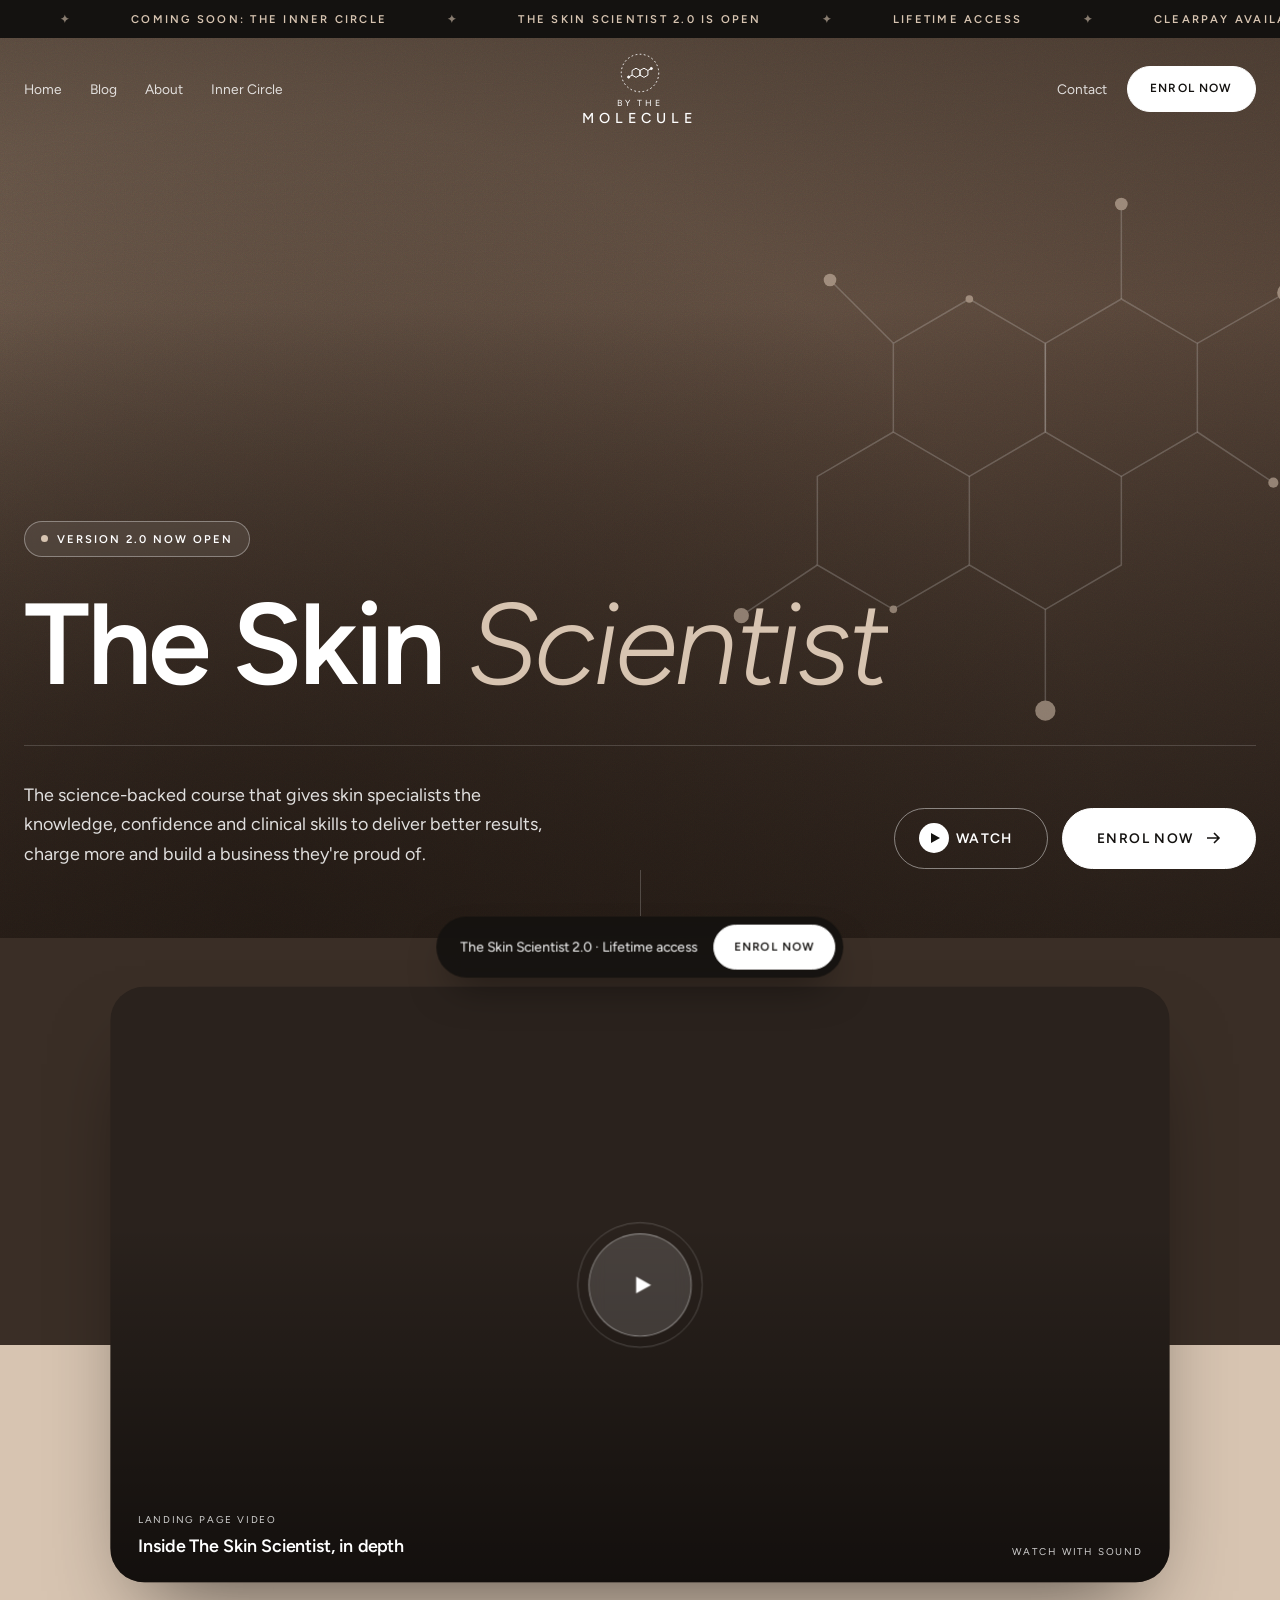
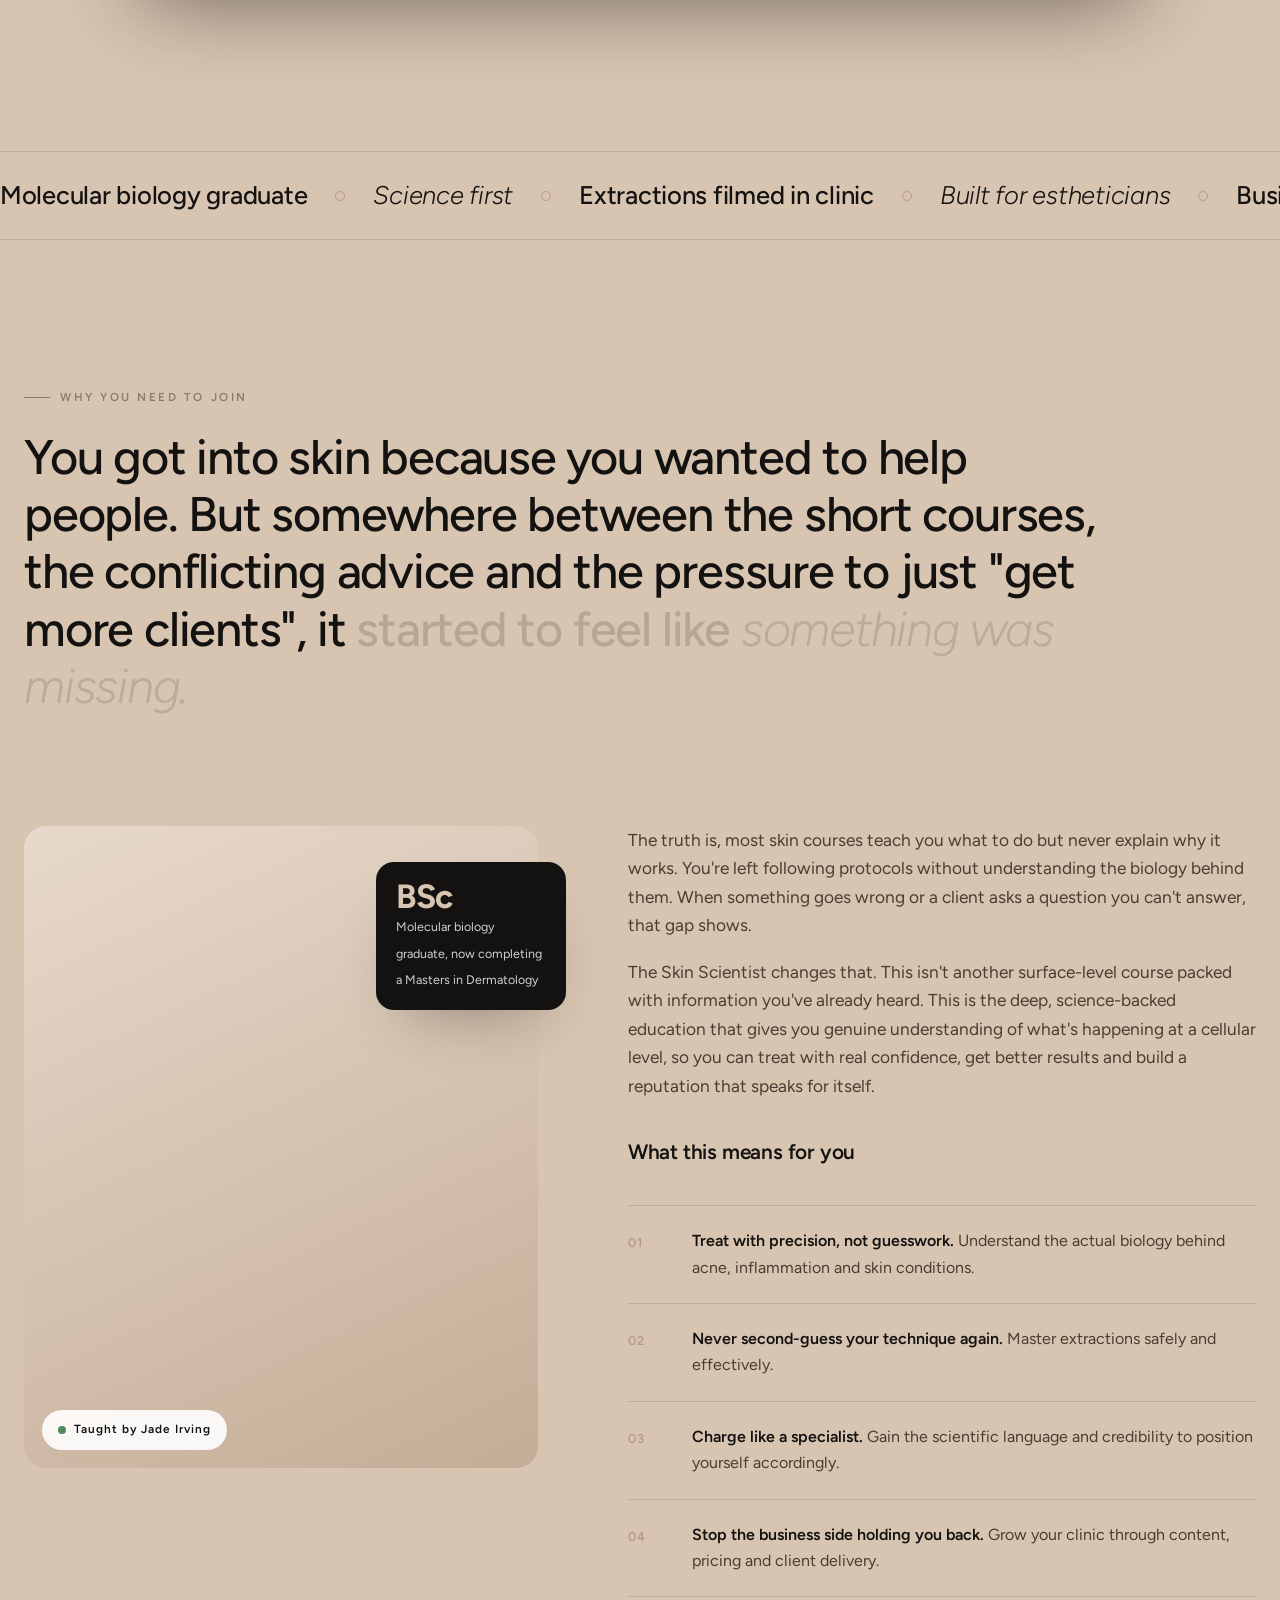
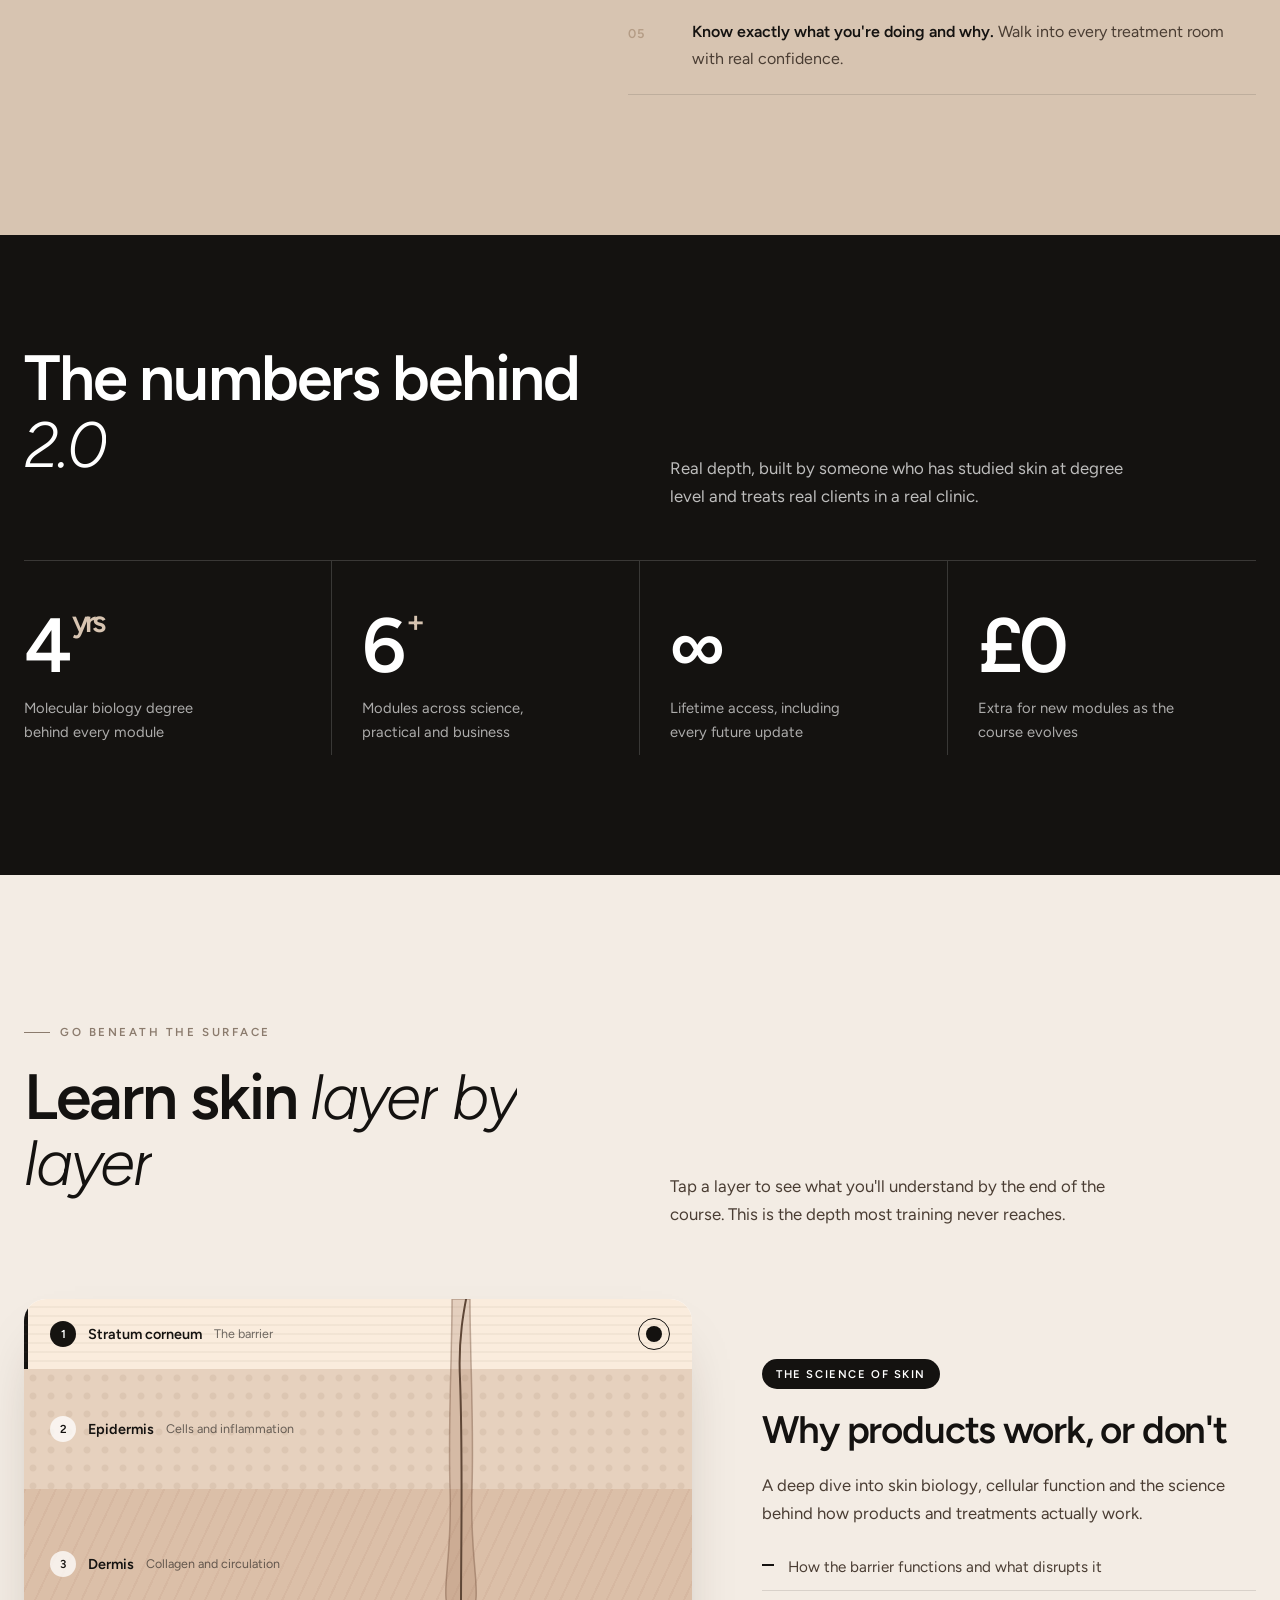
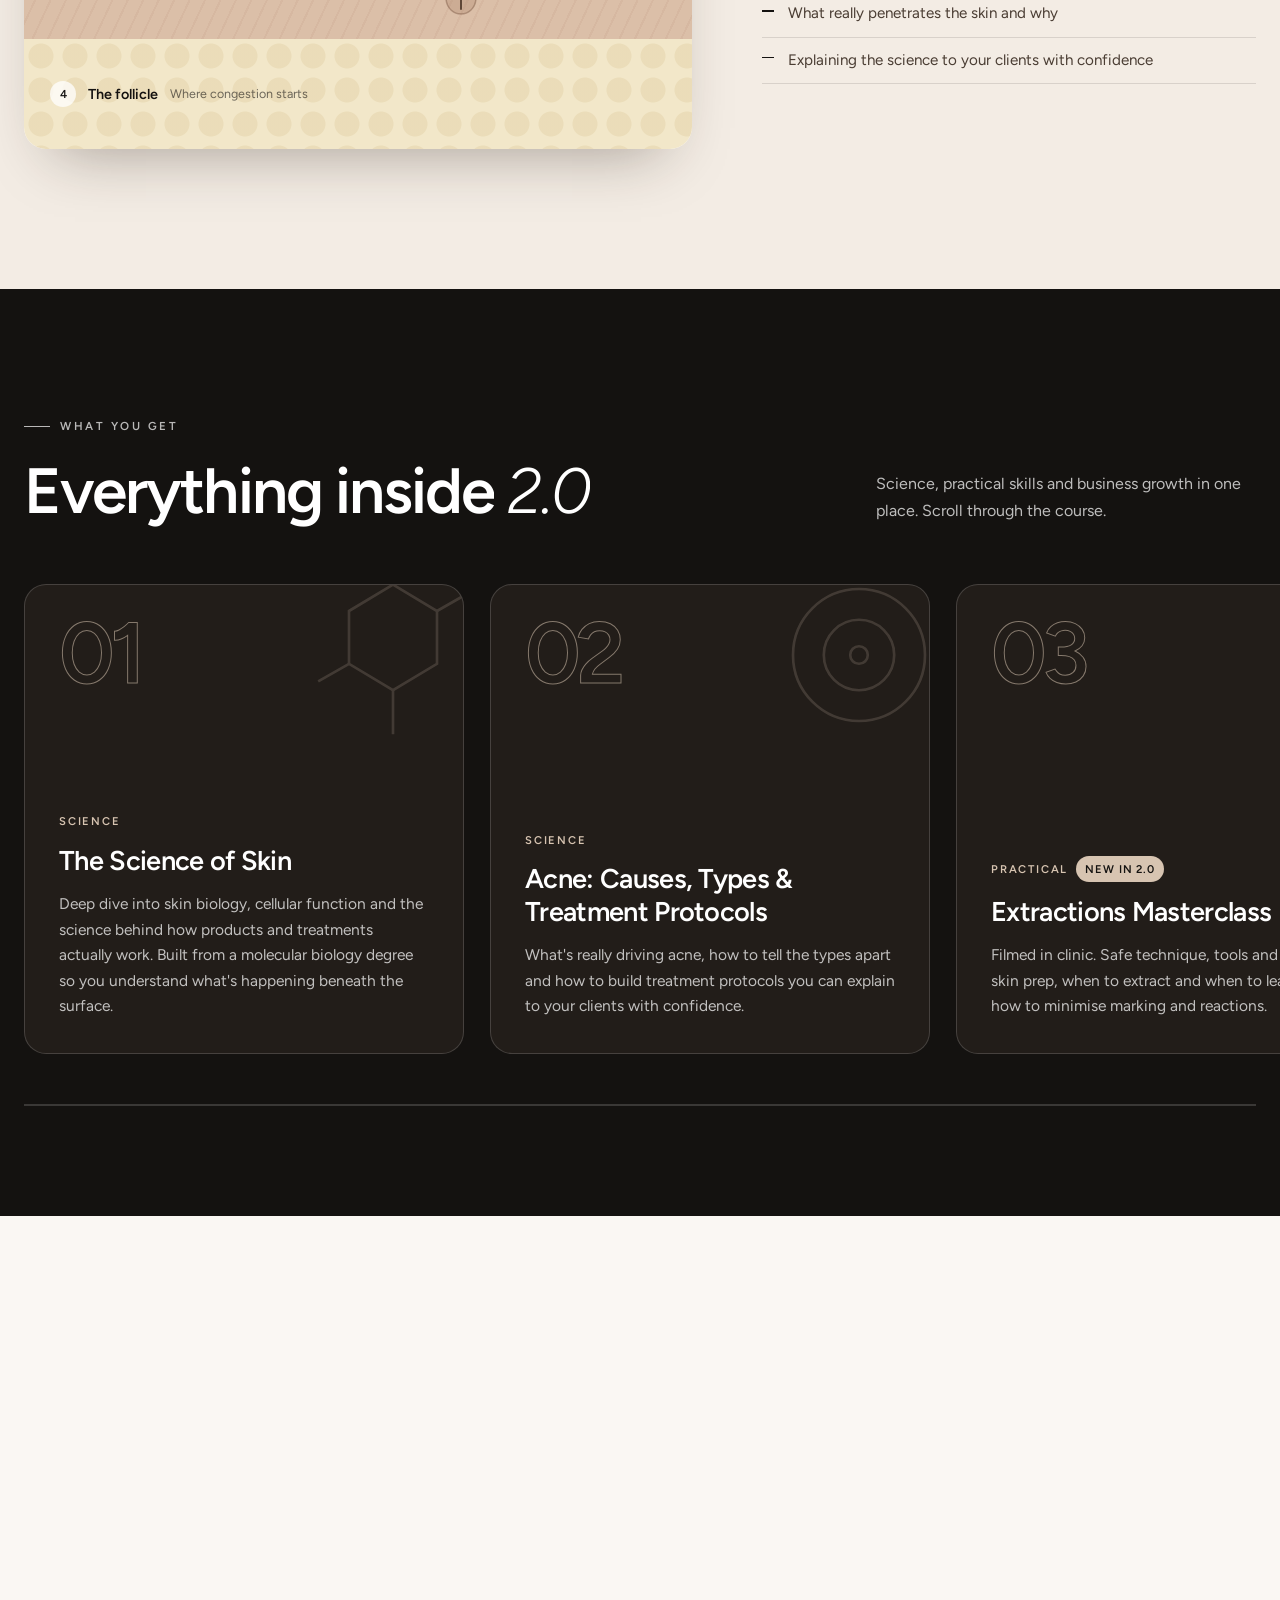
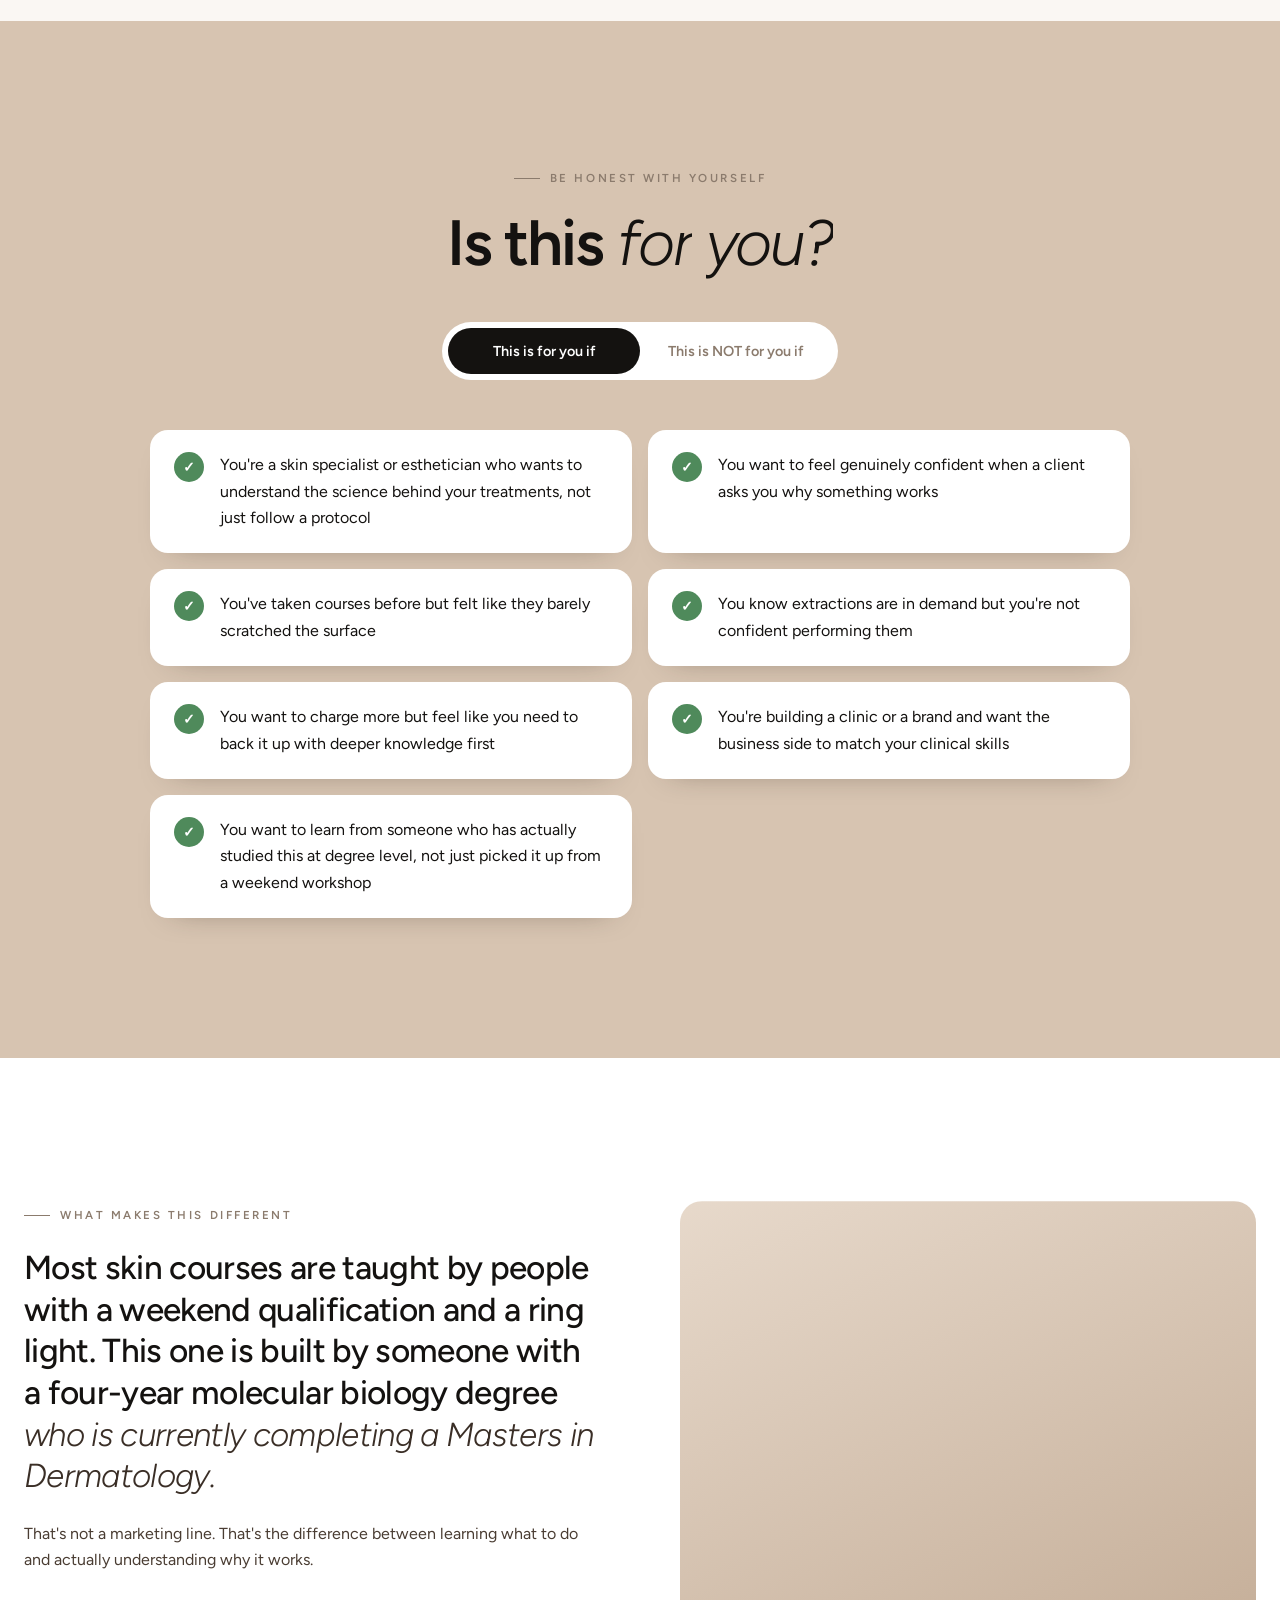
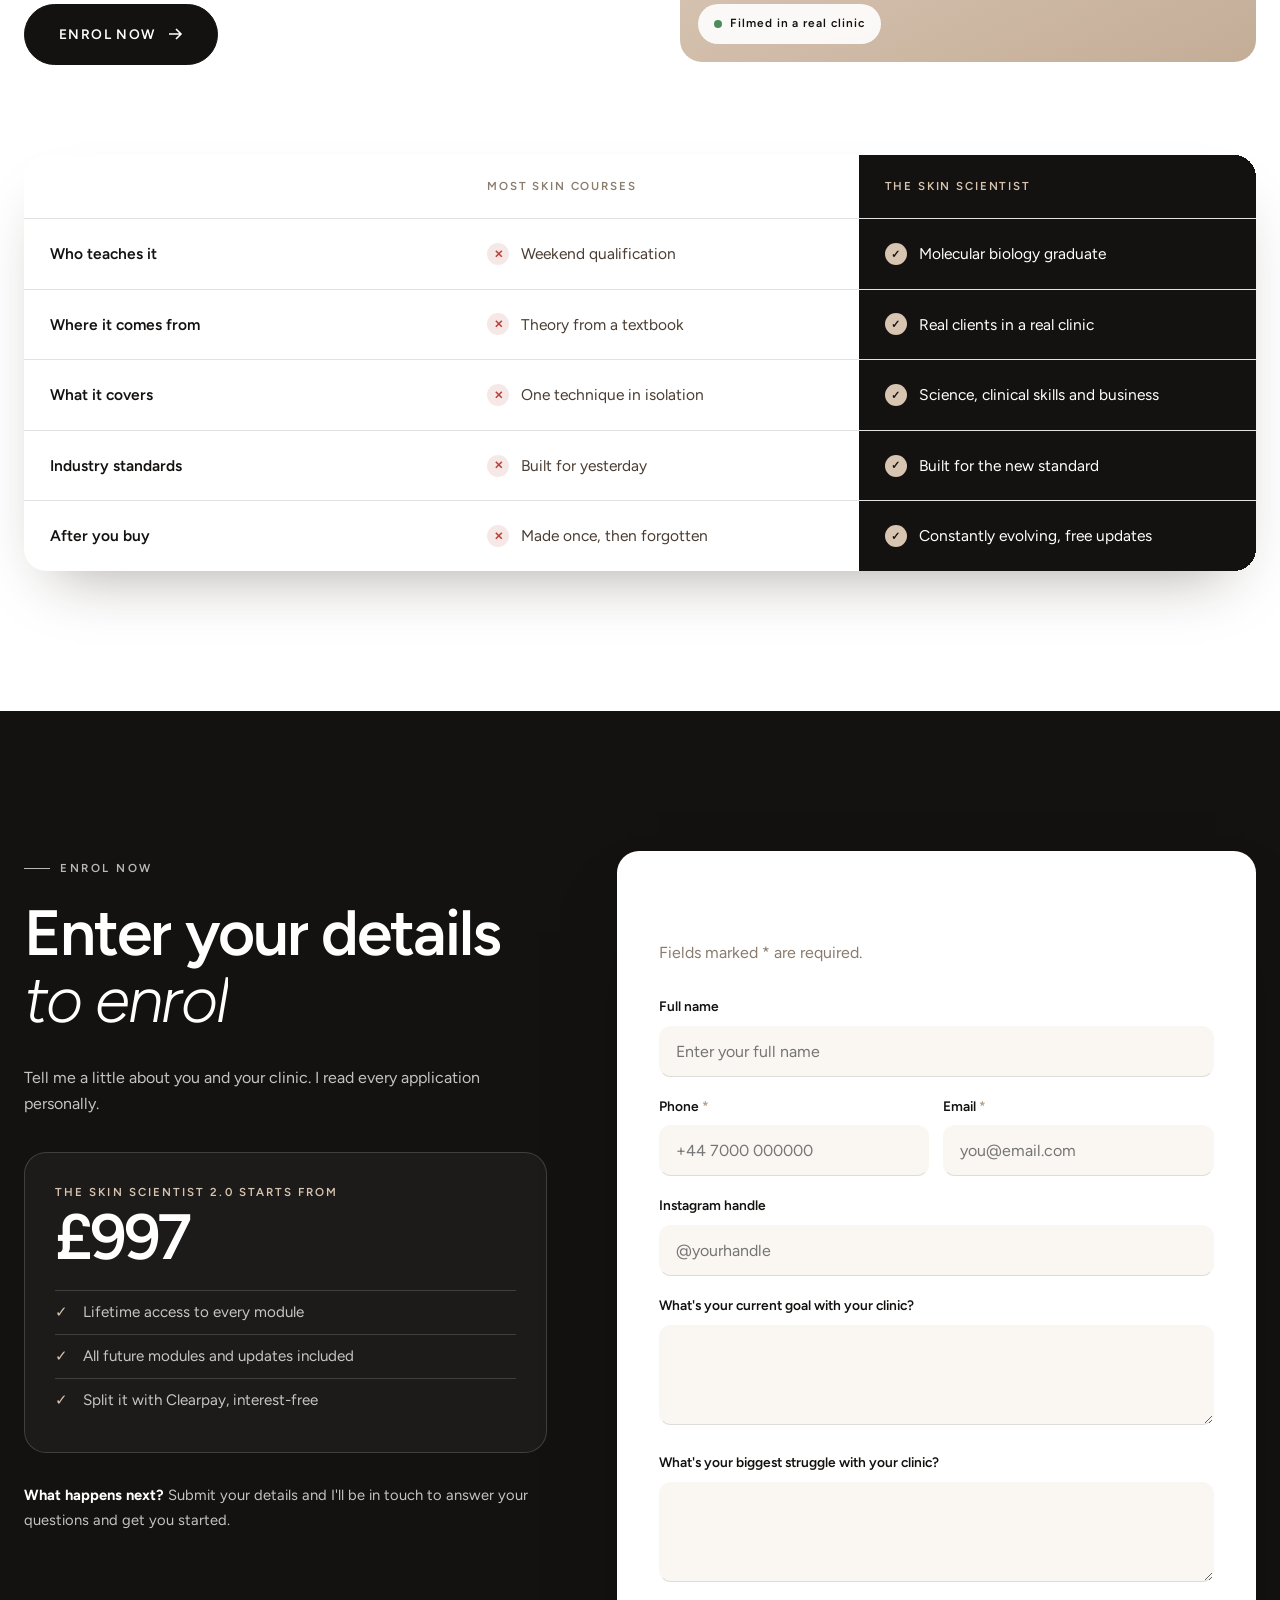
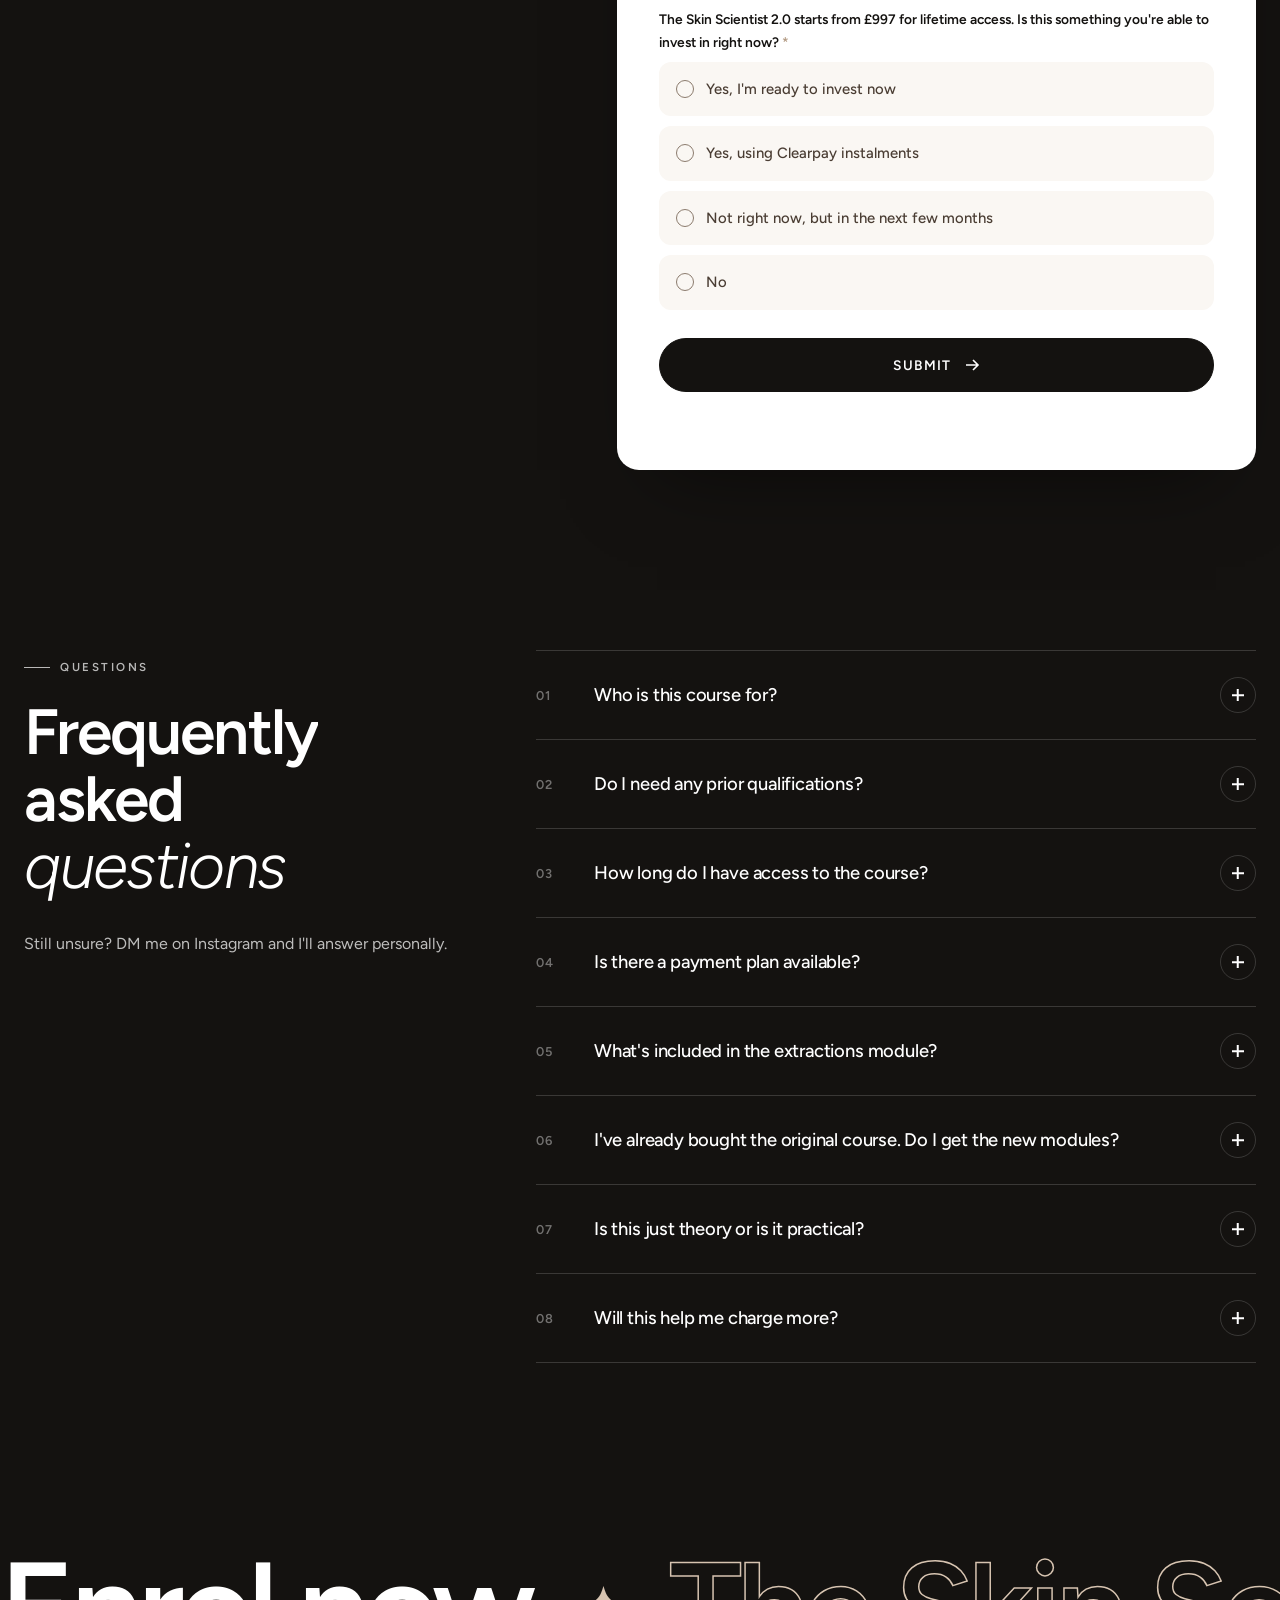
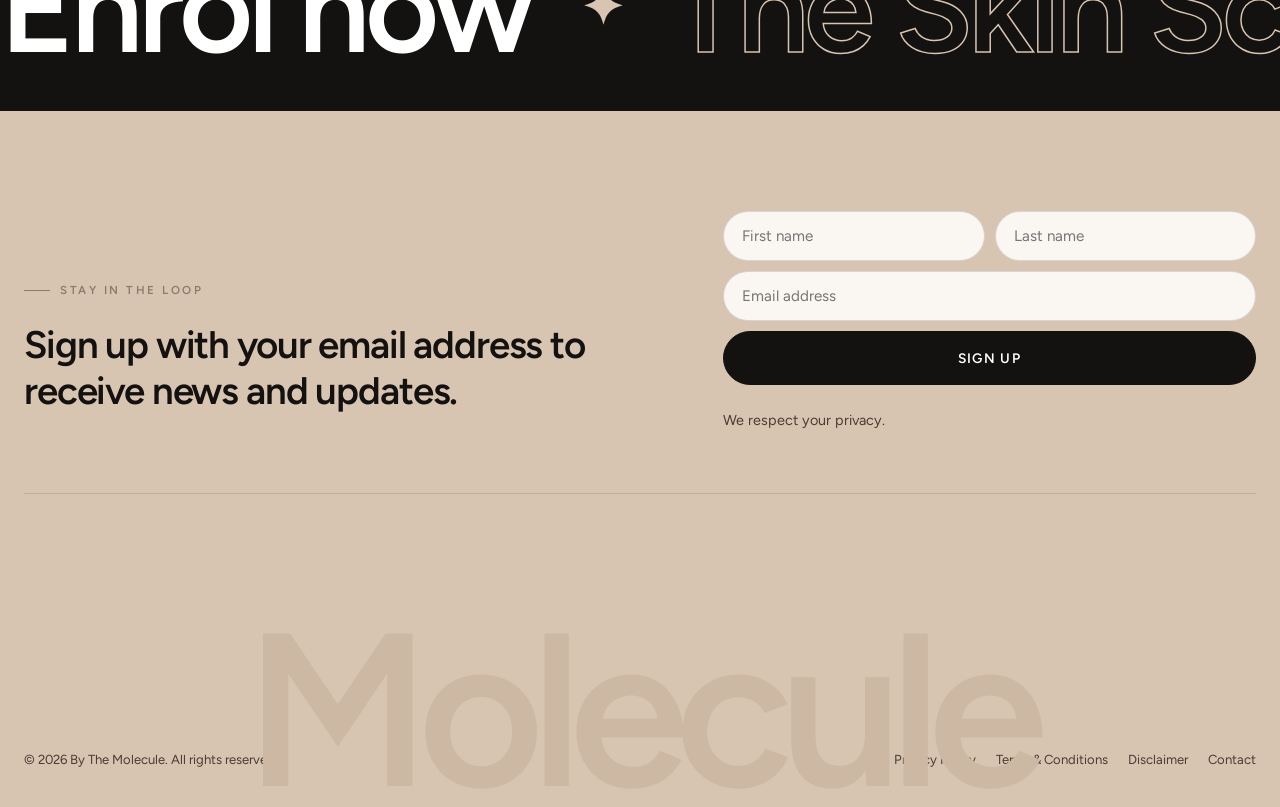
==== skin-scientist/index.html @ 4984ec11 "Add Skin Scientist sales page and Black Friday VIP register page Static HTML/CSS/JS site with GSAP a" ====
<!DOCTYPE html>
<html lang="en-GB">
<head>
  <meta charset="UTF-8">
  <meta name="viewport" content="width=device-width, initial-scale=1">
  <title>The Skin Scientist 2.0 | By The Molecule</title>
  <meta name="description" content="The science-backed course that gives skin specialists the knowledge, confidence and clinical skills to deliver better results, charge more and build a business they're proud of.">
  <meta property="og:title" content="The Skin Scientist 2.0 | By The Molecule">
  <meta property="og:description" content="Science-backed education for estheticians, built by a molecular biology graduate.">
  <meta property="og:image" content="../assets/img/og-skin-scientist.jpg">
  <link rel="icon" href="../assets/img/favicon.png">
  <link rel="preconnect" href="https://fonts.googleapis.com">
  <link rel="preconnect" href="https://fonts.gstatic.com" crossorigin>
  <link href="https://fonts.googleapis.com/css2?family=Figtree:ital,wght@0,300;0,400;0,500;0,600;0,700;1,300;1,400&display=swap" rel="stylesheet">
  <link rel="stylesheet" href="../assets/css/styles.css">
  <script>
    document.documentElement.classList.add("anim");
    setTimeout(function () { if (!window.gsap) document.documentElement.classList.remove("anim"); }, 2500);
  </script>
</head>
<body>

  <div class="cursor" aria-hidden="true"></div>

  <!-- ================= ANNOUNCEMENT ================= -->
  <div class="announce" aria-label="Announcement">
    <div class="announce-track">
      <span>Coming soon: The Inner Circle</span><span>The Skin Scientist 2.0 is open</span><span>Lifetime access</span><span>Clearpay available</span>
      <span>Coming soon: The Inner Circle</span><span>The Skin Scientist 2.0 is open</span><span>Lifetime access</span><span>Clearpay available</span>
    </div>
  </div>

  <!-- ================= HEADER ================= -->
  <header class="site-header">
    <div class="container header-inner">
      <nav class="main-nav" aria-label="Main">
        <a href="../">Home</a>
        <a href="../blog/">Blog</a>
        <a href="../about/">About</a>
        <a href="../inner-circle/">Inner Circle</a>
      </nav>
      <button class="nav-toggle" aria-label="Menu" aria-expanded="false"><span></span><span></span><span></span></button>
      <a href="../" class="logo" aria-label="By The Molecule home">
        <svg class="logo-mark" viewBox="0 0 48 48" fill="none" stroke="currentColor" stroke-width="1.2">
          <circle class="ring" cx="24" cy="24" r="22.5" stroke-dasharray="2 3"/>
          <path d="M14.5 21l4.75-2.75L24 21v5.5l-4.75 2.75-4.75-2.75z"/>
          <path d="M24 21l4.75-2.75L33.5 21v5.5l-4.75 2.75L24 26.5z"/>
          <path d="M33.5 21l3.5-2M14.5 26.5l-3.5 2"/>
          <circle cx="37.6" cy="18.6" r="1.3" fill="currentColor"/>
          <circle cx="10.4" cy="28.9" r="1.3" fill="currentColor"/>
        </svg>
        <span class="logo-small">By The</span>
        <span class="logo-big">Molecule</span>
      </a>
      <div class="header-cta">
        <a href="../contact/" class="main-nav-link" style="font-size:.86rem;text-decoration:none;opacity:.82;margin-right:8px">Contact</a>
        <a href="#enrol" class="btn magnetic">Enrol now</a>
      </div>
    </div>
  </header>

  <div class="mobile-menu" aria-label="Mobile menu">
    <a href="../">Home</a>
    <a href="../blog/">Blog</a>
    <a href="../about/">About</a>
    <a href="../inner-circle/">Inner Circle Members</a>
    <a href="../contact/">Contact</a>
    <a href="#enrol">Enrol now</a>
  </div>

  <main>

    <!-- ================= HERO ================= -->
    <section class="hero" data-hide-sticky>
      <div class="hero-bg"><img src="../assets/img/hero-treatment-room.jpg" alt="" fetchpriority="high"></div>
      <div class="hero-grain"></div>

      <svg class="hero-molecule" viewBox="0 0 600 600" fill="none" stroke-width="1.2" aria-hidden="true">
        <path d="M200 170l60-35 60 35v70l-60 35-60-35z"/>
        <path d="M320 170l60-35 60 35v70l-60 35-60-35z"/>
        <path d="M260 275v70l60 35 60-35v-70"/>
        <path d="M200 240l-60 35v70l60 35 60-35"/>
        <line x1="440" y1="170" x2="510" y2="130"/>
        <line x1="380" y1="135" x2="380" y2="60"/>
        <line x1="140" y1="345" x2="80" y2="385"/>
        <line x1="320" y1="380" x2="320" y2="460"/>
        <line x1="440" y1="240" x2="500" y2="280"/>
        <line x1="200" y1="170" x2="150" y2="120"/>
        <circle cx="510" cy="130" r="7"/>
        <circle cx="380" cy="60" r="5"/>
        <circle cx="80" cy="385" r="6"/>
        <circle cx="320" cy="460" r="8"/>
        <circle cx="500" cy="280" r="4"/>
        <circle cx="150" cy="120" r="5"/>
        <circle cx="260" cy="135" r="3"/>
        <circle cx="200" cy="380" r="3"/>
      </svg>

      <div class="container">
        <div class="hero-top" data-reveal>
          <span class="pill"><i></i> Version 2.0 now open</span>
        </div>
        <h1 data-split>The Skin <span class="soft">Scientist</span></h1>
        <div class="hero-bottom">
          <p class="hero-lead" data-reveal>The science-backed course that gives skin specialists the knowledge, confidence and clinical skills to deliver better results, charge more and build a business they're proud of.</p>
          <div class="hero-actions" data-reveal>
            <a href="#watch" class="btn btn--outline magnetic"><span class="play-ic"><svg viewBox="0 0 10 10"><path d="M1 0l9 5-9 5z"/></svg></span>&nbsp;&nbsp;Watch</a>
            <a href="#enrol" class="btn btn--light magnetic">Enrol now
              <svg class="arrow" viewBox="0 0 16 16" fill="none" stroke="currentColor" stroke-width="1.6"><path d="M2 8h12M9 3l5 5-5 5"/></svg>
            </a>
          </div>
        </div>
      </div>
      <div class="scroll-cue" aria-hidden="true"></div>
    </section>

    <!-- ================= VIDEO ================= -->
    <section class="video-section" id="watch">
      <div class="container">
        <!-- Replace data-youtube-id with the landing page video's YouTube ID -->
        <div class="video" data-youtube-id="RHZF6KXInqw">
          <button class="video-play" aria-label="Play video"><span class="video-play-btn"><svg viewBox="0 0 24 24"><path d="M5 3l16 9-16 9z"/></svg></span></button>
          <div class="video-meta"><div><small>Landing page video</small><b>Inside The Skin Scientist, in depth</b></div><small>Watch with sound</small></div>
        </div>
      </div>
    </section>

    <!-- ================= TICKER ================= -->
    <div class="ticker" aria-hidden="true">
      <div class="ticker-track">
        <span>Molecular biology graduate</span><span class="soft">Science first</span><span>Extractions filmed in clinic</span><span class="soft">Built for estheticians</span><span>Business modules</span><span class="soft">Lifetime access</span><span>Clearpay available</span>
        <span>Molecular biology graduate</span><span class="soft">Science first</span><span>Extractions filmed in clinic</span><span class="soft">Built for estheticians</span><span>Business modules</span><span class="soft">Lifetime access</span><span>Clearpay available</span>
      </div>
    </div>

    <!-- ================= WHY JOIN ================= -->
    <section class="section section--sand" id="why">
      <div class="container">
        <span class="eyebrow" data-reveal>Why you need to join</span>
        <p class="statement" data-fill>You got into skin because you wanted to help people. But somewhere between the short courses, the conflicting advice and the pressure to just "get more clients", it started to feel like <span class="soft">something was missing.</span></p>

        <div class="why-grid">
          <div class="sticky-media">
            <div class="media" data-clip>
              <img src="../assets/img/jade-laptop.jpg" alt="Jade Irving working on The Skin Scientist" loading="lazy">
              <span class="media-tag"><i></i> Taught by Jade Irving</span>
            </div>
            <div class="media-float">
              <b>BSc</b>
              <small>Molecular biology graduate, now completing a Masters in Dermatology</small>
            </div>
          </div>
          <div class="prose-lg">
            <p data-reveal>The truth is, most skin courses teach you what to do but never explain why it works. You're left following protocols without understanding the biology behind them. When something goes wrong or a client asks a question you can't answer, that gap shows.</p>
            <p data-reveal>The Skin Scientist changes that. This isn't another surface-level course packed with information you've already heard. This is the deep, science-backed education that gives you genuine understanding of what's happening at a cellular level, so you can treat with real confidence, get better results and build a reputation that speaks for itself.</p>
            <h3 data-reveal style="margin-top:40px">What this means for you</h3>
            <ul class="benefits" data-stagger>
              <li><span class="n">01</span><div><b>Treat with precision, not guesswork.</b> Understand the actual biology behind acne, inflammation and skin conditions.</div></li>
              <li><span class="n">02</span><div><b>Never second-guess your technique again.</b> Master extractions safely and effectively.</div></li>
              <li><span class="n">03</span><div><b>Charge like a specialist.</b> Gain the scientific language and credibility to position yourself accordingly.</div></li>
              <li><span class="n">04</span><div><b>Stop the business side holding you back.</b> Grow your clinic through content, pricing and client delivery.</div></li>
              <li><span class="n">05</span><div><b>Know exactly what you're doing and why.</b> Walk into every treatment room with real confidence.</div></li>
            </ul>
          </div>
        </div>
      </div>
    </section>

    <!-- ================= STATS ================= -->
    <section class="section section--dark" style="padding:110px 0 120px">
      <div class="container">
        <div class="section-head" style="margin-bottom:50px">
          <h2 data-split>The numbers behind <span class="soft">2.0</span></h2>
          <p data-reveal>Real depth, built by someone who has studied skin at degree level and treats real clients in a real clinic.</p>
        </div>
        <div class="stats" data-stagger>
          <div class="stat"><b><span data-count="4">4</span><sup>yrs</sup></b><span>Molecular biology degree behind every module</span></div>
          <div class="stat"><b><span data-count="6">6</span><sup>+</sup></b><span>Modules across science, practical and business</span></div>
          <div class="stat"><b>&infin;</b><span>Lifetime access, including every future update</span></div>
          <div class="stat"><b>£<span data-count="0">0</span></b><span>Extra for new modules as the course evolves</span></div>
        </div>
      </div>
    </section>

    <!-- ================= SKIN LAYERS ================= -->
    <section class="section section--cream" id="science">
      <div class="container">
        <div class="section-head">
          <div>
            <span class="eyebrow" data-reveal>Go beneath the surface</span>
            <h2 data-split>Learn skin <span class="soft">layer by layer</span></h2>
          </div>
          <p data-reveal>Tap a layer to see what you'll understand by the end of the course. This is the depth most training never reaches.</p>
        </div>

        <div class="layers-wrap">
          <div class="skin" data-reveal>
            <svg class="skin-follicle" viewBox="0 0 46 330" aria-hidden="true">
              <path d="M14 0 C14 60 10 120 12 190 C14 250 6 280 8 300 C10 320 36 320 38 300 C40 280 32 250 34 190 C36 120 32 60 32 0 Z"/>
              <path class="hair" d="M23 310 C23 240 25 160 22 80 C20 40 26 10 30 -10"/>
            </svg>
            <button class="skin-layer l1" data-layer="barrier"><span class="lbl"><span class="dot">1</span>Stratum corneum <small>The barrier</small></span></button>
            <button class="skin-layer l2" data-layer="epidermis"><span class="lbl"><span class="dot">2</span>Epidermis <small>Cells and inflammation</small></span></button>
            <button class="skin-layer l3" data-layer="dermis"><span class="lbl"><span class="dot">3</span>Dermis <small>Collagen and circulation</small></span></button>
            <button class="skin-layer l4" data-layer="follicle"><span class="lbl"><span class="dot">4</span>The follicle <small>Where congestion starts</small></span></button>
            <span class="skin-pulse" aria-hidden="true"></span>
          </div>

          <div class="layer-panel" aria-live="polite">
            <div class="layer-info" data-layer="barrier">
              <span class="tag">The Science of Skin</span>
              <h3>Why products work, or don't</h3>
              <p>A deep dive into skin biology, cellular function and the science behind how products and treatments actually work.</p>
              <ul><li>How the barrier functions and what disrupts it</li><li>What really penetrates the skin and why</li><li>Explaining the science to your clients with confidence</li></ul>
            </div>
            <div class="layer-info" data-layer="epidermis">
              <span class="tag">Acne: Causes, Types &amp; Protocols</span>
              <h3>What's happening when skin breaks out</h3>
              <p>The biology behind acne, inflammation and skin conditions, so you can treat with precision instead of following a protocol blindly.</p>
              <ul><li>The different types of acne and what drives each</li><li>Inflammation at a cellular level</li><li>Building protocols you can justify</li></ul>
            </div>
            <div class="layer-info" data-layer="dermis">
              <span class="tag">Glass Skin &amp; Facial Massage</span>
              <h3>Results that go deeper</h3>
              <p>Practical, filmed demonstrations you can replicate in your own clinic, with the science behind why every step works.</p>
              <ul><li>What's happening beneath the surface during treatment</li><li>Technique you can see, not just read about</li><li>Better, more visible results for your clients</li></ul>
            </div>
            <div class="layer-info" data-layer="follicle">
              <span class="tag">Extractions Masterclass</span>
              <h3>Extract with total confidence</h3>
              <p>Filmed in clinic. Safe extraction technique, the right tools, how to prep the skin, when to extract and when to leave it.</p>
              <ul><li>Preparing the skin properly before you start</li><li>Minimising marking and post-treatment reactions</li><li>Professionally filmed demonstrations from real treatments</li></ul>
            </div>
          </div>
        </div>
      </div>
    </section>

    <!-- ================= MODULES (horizontal scroll) ================= -->
    <section class="modules-section" id="modules">
      <div class="modules-pin">
        <div class="container modules-head">
          <div>
            <span class="eyebrow light">What you get</span>
            <h2 data-split>Everything inside <span class="soft">2.0</span></h2>
          </div>
          <p>Science, practical skills and business growth in one place. Scroll through the course.</p>
        </div>

        <div class="h-track">
          <article class="m-card">
            <svg class="m-art" viewBox="0 0 100 100"><path d="M30 30l20-12 20 12v24l-20 12-20-12z"/><path d="M50 66v20M70 30l14-8M30 54l-14 8"/></svg>
            <span class="m-num">01</span>
            <span class="m-tag">Science</span>
            <h3>The Science of Skin</h3>
            <p>Deep dive into skin biology, cellular function and the science behind how products and treatments actually work. Built from a molecular biology degree so you understand what's happening beneath the surface.</p>
          </article>
          <article class="m-card">
            <svg class="m-art" viewBox="0 0 100 100"><circle cx="50" cy="50" r="30"/><circle cx="50" cy="50" r="16"/><circle cx="50" cy="50" r="4"/></svg>
            <span class="m-num">02</span>
            <span class="m-tag">Science</span>
            <h3>Acne: Causes, Types &amp; Treatment Protocols</h3>
            <p>What's really driving acne, how to tell the types apart and how to build treatment protocols you can explain to your clients with confidence.</p>
          </article>
          <article class="m-card">
            <svg class="m-art" viewBox="0 0 100 100"><path d="M40 10c0 30-6 50-4 70 2 14 26 14 28 0 2-20-4-40-4-70"/></svg>
            <span class="m-num">03</span>
            <span class="m-tag new">Practical</span>
            <h3>Extractions Masterclass</h3>
            <p>Filmed in clinic. Safe technique, tools and equipment, skin prep, when to extract and when to leave it, and how to minimise marking and reactions.</p>
          </article>
          <article class="m-card">
            <svg class="m-art" viewBox="0 0 100 100"><path d="M10 50c20-30 60-30 80 0M10 62c20-30 60-30 80 0M10 74c20-30 60-30 80 0"/></svg>
            <span class="m-num">04</span>
            <span class="m-tag">Practical</span>
            <h3>Glass Skin &amp; Facial Massage</h3>
            <p>Filmed demonstrations you can replicate in your own clinic, with the science behind why every step works.</p>
          </article>
          <article class="m-card">
            <svg class="m-art" viewBox="0 0 100 100"><path d="M15 80l20-24 18 12 30-40"/><path d="M70 28h13v13"/></svg>
            <span class="m-num">05</span>
            <span class="m-tag new">Business</span>
            <h3>Pricing, Content &amp; Client Retention</h3>
            <p>Actionable steps to grow your clinic: how to price as a specialist, create content that builds authority and keep clients coming back.</p>
          </article>
          <article class="m-card">
            <svg class="m-art" viewBox="0 0 100 100"><path d="M30 50c0-12 16-12 20 0s20 12 20 0-16-12-20 0-20 12-20 0z"/></svg>
            <span class="m-num">06</span>
            <span class="m-tag">Forever</span>
            <h3>Lifetime Access &amp; Updates</h3>
            <p>This isn't a course that gets made once and forgotten about. New modules and content get added as the science and the industry develop, at no extra cost.</p>
          </article>
          <article class="m-card m-card--cta">
            <span class="m-tag" style="color:var(--ink);margin-top:0">Ready?</span>
            <h3>Start understanding the why.</h3>
            <a href="#enrol" class="btn magnetic" style="align-self:flex-start">Enrol now
              <svg class="arrow" viewBox="0 0 16 16" fill="none" stroke="currentColor" stroke-width="1.6"><path d="M2 8h12M9 3l5 5-5 5"/></svg>
            </a>
          </article>
        </div>
        <div class="h-progress"><i></i></div>
      </div>
    </section>

    <!-- ================= IS THIS FOR YOU ================= -->
    <section class="section section--sand" id="for-you">
      <div class="container">
        <div class="center" style="margin-bottom:46px">
          <span class="eyebrow" data-reveal>Be honest with yourself</span>
          <h2 data-split>Is this <span class="soft">for you?</span></h2>
        </div>
        <div class="fit">
          <div class="center">
            <div class="fit-switch" role="tablist" data-reveal>
              <span class="knob"></span>
              <button class="active" data-fit="yes" role="tab" aria-selected="true">This is for you if</button>
              <button data-fit="no" role="tab" aria-selected="false">This is NOT for you if</button>
            </div>
          </div>
          <div class="fit-lists">
            <ul class="fit-list fit-list--yes" data-fit="yes" data-reveal>
              <li><span class="ic">✓</span>You're a skin specialist or esthetician who wants to understand the science behind your treatments, not just follow a protocol</li>
              <li><span class="ic">✓</span>You want to feel genuinely confident when a client asks you why something works</li>
              <li><span class="ic">✓</span>You've taken courses before but felt like they barely scratched the surface</li>
              <li><span class="ic">✓</span>You know extractions are in demand but you're not confident performing them</li>
              <li><span class="ic">✓</span>You want to charge more but feel like you need to back it up with deeper knowledge first</li>
              <li><span class="ic">✓</span>You're building a clinic or a brand and want the business side to match your clinical skills</li>
              <li><span class="ic">✓</span>You want to learn from someone who has actually studied this at degree level, not just picked it up from a weekend workshop</li>
            </ul>
            <ul class="fit-list fit-list--no" data-fit="no" hidden>
              <li><span class="ic">✕</span>You're looking for a quick certificate to stick on your wall without actually learning anything</li>
              <li><span class="ic">✕</span>You don't want to put in the work to understand the why behind what you do</li>
              <li><span class="ic">✕</span>You're happy doing the same treatments the same way and aren't interested in levelling up</li>
            </ul>
          </div>
        </div>
      </div>
    </section>

    <!-- ================= WHAT MAKES THIS DIFFERENT ================= -->
    <section class="section section--white" id="different">
      <div class="container">
        <div class="diff-grid">
          <div>
            <span class="eyebrow" data-reveal>What makes this different</span>
            <p class="quote" data-reveal>Most skin courses are taught by people with a weekend qualification and a ring light. This one is built by someone with a four-year molecular biology degree <span class="soft">who is currently completing a Masters in Dermatology.</span></p>
            <p data-reveal>That's not a marketing line. That's the difference between learning what to do and actually understanding why it works.</p>
            <a href="#enrol" class="btn magnetic" data-reveal style="margin-top:14px">Enrol now
              <svg class="arrow" viewBox="0 0 16 16" fill="none" stroke="currentColor" stroke-width="1.6"><path d="M2 8h12M9 3l5 5-5 5"/></svg>
            </a>
          </div>
          <div class="media media--land" data-clip>
            <img src="../assets/img/treatment-bed.jpg" alt="Treatment room with a By The Molecule towel" loading="lazy">
            <span class="media-tag"><i></i> Filmed in a real clinic</span>
          </div>
        </div>

        <div class="compare" data-reveal>
          <div class="compare-row compare-head"><div></div><div>Most skin courses</div><div>The Skin Scientist</div></div>
          <div class="compare-row"><div><b>Who teaches it</b></div><div><span class="x">✕</span>Weekend qualification</div><div><span class="tick">✓</span>Molecular biology graduate</div></div>
          <div class="compare-row"><div><b>Where it comes from</b></div><div><span class="x">✕</span>Theory from a textbook</div><div><span class="tick">✓</span>Real clients in a real clinic</div></div>
          <div class="compare-row"><div><b>What it covers</b></div><div><span class="x">✕</span>One technique in isolation</div><div><span class="tick">✓</span>Science, clinical skills and business</div></div>
          <div class="compare-row"><div><b>Industry standards</b></div><div><span class="x">✕</span>Built for yesterday</div><div><span class="tick">✓</span>Built for the new standard</div></div>
          <div class="compare-row"><div><b>After you buy</b></div><div><span class="x">✕</span>Made once, then forgotten</div><div><span class="tick">✓</span>Constantly evolving, free updates</div></div>
        </div>
      </div>
    </section>

    <!-- ================= ENROL ================= -->
    <section class="section section--dark" id="enrol" data-hide-sticky>
      <div class="container enrol-grid">
        <div class="enrol-side">
          <span class="eyebrow light" data-reveal>Enrol now</span>
          <h2 data-split>Enter your details <span class="soft">to enrol</span></h2>
          <p data-reveal>Tell me a little about you and your clinic. I read every application personally.</p>
          <div class="price-card" data-reveal>
            <div class="from">The Skin Scientist 2.0 starts from</div>
            <div class="price">£997</div>
            <ul>
              <li>Lifetime access to every module</li>
              <li>All future modules and updates included</li>
              <li>Split it with Clearpay, interest-free</li>
            </ul>
          </div>
          <p class="next-steps" data-reveal><b>What happens next?</b> Submit your details and I'll be in touch to answer your questions and get you started.</p>
        </div>

        <div class="form-card" data-reveal>
          <h3>Your details</h3>
          <p class="form-intro">Fields marked * are required.</p>
          <form data-form="enrol">
            <div class="field">
              <label for="f-name">Full name</label>
              <input id="f-name" name="full_name" type="text" autocomplete="name" placeholder="Enter your full name">
            </div>
            <div class="field-row">
              <div class="field">
                <label for="f-phone">Phone <span class="req">*</span></label>
                <input id="f-phone" name="phone" type="tel" autocomplete="tel" placeholder="+44 7000 000000" required>
              </div>
              <div class="field">
                <label for="f-email">Email <span class="req">*</span></label>
                <input id="f-email" name="email" type="email" autocomplete="email" placeholder="you@email.com" required>
              </div>
            </div>
            <div class="field">
              <label for="f-ig">Instagram handle</label>
              <input id="f-ig" name="instagram" type="text" placeholder="@yourhandle">
            </div>
            <div class="field">
              <label for="f-goal">What's your current goal with your clinic?</label>
              <textarea id="f-goal" name="goal"></textarea>
            </div>
            <div class="field">
              <label for="f-struggle">What's your biggest struggle with your clinic?</label>
              <textarea id="f-struggle" name="struggle"></textarea>
            </div>
            <div class="field">
              <label>The Skin Scientist 2.0 starts from £997 for lifetime access. Is this something you're able to invest in right now? <span class="req">*</span></label>
              <div class="radio-cards">
                <label><input type="radio" name="investment_ready" value="Yes, ready now" required> Yes, I'm ready to invest now</label>
                <label><input type="radio" name="investment_ready" value="Yes, with Clearpay"> Yes, using Clearpay instalments</label>
                <label><input type="radio" name="investment_ready" value="In the next few months"> Not right now, but in the next few months</label>
                <label><input type="radio" name="investment_ready" value="No"> No</label>
              </div>
            </div>
            <button type="submit" class="btn btn--block" style="margin-top:10px">Submit
              <svg class="arrow" viewBox="0 0 16 16" fill="none" stroke="currentColor" stroke-width="1.6"><path d="M2 8h12M9 3l5 5-5 5"/></svg>
            </button>
            <p class="form-msg" role="status"></p>
          </form>
          <div class="form-success" role="status">
            <span class="check"><svg viewBox="0 0 40 40"><path d="M10 21l7 7 14-15"/></svg></span>
            <h3>Thank you</h3>
            <p>I've got your details and I'll be in touch very soon.</p>
          </div>
        </div>
      </div>
    </section>

    <!-- ================= FAQ ================= -->
    <section class="section section--dark" id="faq" style="padding-top:40px">
      <div class="container faq-wrap">
        <div class="faq-side">
          <span class="eyebrow light" data-reveal>Questions</span>
          <h2 data-split>Frequently asked <span class="soft">questions</span></h2>
          <p data-reveal>Still unsure? DM me on Instagram and I'll answer personally.</p>
        </div>
        <div>
          <div class="faq-item"><button class="faq-q" aria-expanded="false"><span class="num">01</span>Who is this course for?<span class="pm"></span></button><div class="faq-a"><div><p>This course is designed for skin specialists, estheticians, facialists and beauty professionals who want to deepen their understanding of skin science and improve their clinical skills. Whether you're just starting out or you've been treating clients for years, the content is built to fill the gaps that most training courses leave behind.</p></div></div></div>
          <div class="faq-item"><button class="faq-q" aria-expanded="false"><span class="num">02</span>Do I need any prior qualifications?<span class="pm"></span></button><div class="faq-a"><div><p>A basic understanding of skincare or esthetics is helpful, but you don't need a science degree. The course is designed to make complex science accessible and practical. If you're working in the skin industry or training to, you'll be able to follow along.</p></div></div></div>
          <div class="faq-item"><button class="faq-q" aria-expanded="false"><span class="num">03</span>How long do I have access to the course?<span class="pm"></span></button><div class="faq-a"><div><p>Lifetime. Once you're enrolled, you have access to all current modules and any future updates or additions at no extra cost.</p></div></div></div>
          <div class="faq-item"><button class="faq-q" aria-expanded="false"><span class="num">04</span>Is there a payment plan available?<span class="pm"></span></button><div class="faq-a"><div><p>Yes. You can split the cost into interest-free payments using Clearpay at checkout. The full price is shown at checkout and Clearpay allows you to spread it across instalments so it's more manageable.</p></div></div></div>
          <div class="faq-item"><button class="faq-q" aria-expanded="false"><span class="num">05</span>What's included in the extractions module?<span class="pm"></span></button><div class="faq-a"><div><p>This module covers safe extraction techniques, the tools and equipment you need, how to prepare the skin before extracting, when to extract and when to leave it, how to minimise marking and post-treatment reactions, and fully professionally filmed demonstrations so you can see exactly how it's done in clinic.</p></div></div></div>
          <div class="faq-item"><button class="faq-q" aria-expanded="false"><span class="num">06</span>I've already bought the original course. Do I get the new modules?<span class="pm"></span></button><div class="faq-a"><div><p>Yes. If you're an existing student, you'll receive access to all new modules including extractions and business content at no additional cost. You're part of 2.0 now, just like our originals.</p></div></div></div>
          <div class="faq-item"><button class="faq-q" aria-expanded="false"><span class="num">07</span>Is this just theory or is it practical?<span class="pm"></span></button><div class="faq-a"><div><p>Both. The science modules give you the deep understanding of what's happening at a biological level. The practical modules like extractions, glass skin and facial massage are filmed demonstrations that you can replicate in your own clinic. The business module gives you actionable steps to grow your clinic. It's the full picture.</p></div></div></div>
          <div class="faq-item"><button class="faq-q" aria-expanded="false"><span class="num">08</span>Will this help me charge more?<span class="pm"></span></button><div class="faq-a"><div><p>When you understand the science behind what you do and can communicate that to your clients, you're no longer competing on price. You're competing on expertise. The business module also covers pricing strategy specifically. So yes, this is built to help you earn more.</p></div></div></div>
        </div>
      </div>
    </section>

    <!-- ================= BIG CTA MARQUEE ================= -->
    <div class="big-marquee">
      <a href="#enrol" class="big-marquee-track" aria-label="Enrol now">
        <span>Enrol now</span><span class="outline">The Skin Scientist</span><span>Enrol now</span><span class="outline">The Skin Scientist</span>
        <span>Enrol now</span><span class="outline">The Skin Scientist</span><span>Enrol now</span><span class="outline">The Skin Scientist</span>
      </a>
    </div>

  </main>

  <!-- ================= FOOTER ================= -->
  <footer class="site-footer" data-hide-sticky>
    <div class="container">
      <div class="footer-grid">
        <div>
          <span class="eyebrow" data-reveal>Stay in the loop</span>
          <h3 data-reveal>Sign up with your email address to receive news and updates.</h3>
        </div>
        <form class="newsletter" data-form="newsletter" data-reveal>
          <input name="first_name" type="text" placeholder="First name" aria-label="First name">
          <input name="last_name" type="text" placeholder="Last name" aria-label="Last name">
          <input name="email" type="email" placeholder="Email address" aria-label="Email address" required>
          <button type="submit" class="btn">Sign up</button>
          <p class="form-msg" role="status">We respect your privacy.</p>
        </form>
      </div>
      <div class="footer-word" aria-hidden="true">Molecule</div>
      <div class="footer-bottom">
        <span>© <span data-year>2026</span> By The Molecule. All rights reserved.</span>
        <div class="footer-links">
          <a href="../privacy-policy/">Privacy Policy</a>
          <a href="../terms/">Terms &amp; Conditions</a>
          <a href="../disclaimer/">Disclaimer</a>
          <a href="../contact/">Contact</a>
        </div>
      </div>
    </div>
  </footer>

  <div class="sticky-cta">
    <span>The Skin Scientist 2.0 · Lifetime access</span>
    <a href="#enrol" class="btn btn--light">Enrol now</a>
  </div>

  <script src="../assets/js/vendor/gsap.min.js"></script>
  <script src="../assets/js/vendor/ScrollTrigger.min.js"></script>
  <script src="../assets/js/main.js"></script>
</body>
</html>
---- assets/css/styles.css ----
/* ==========================================================
   By The Molecule / The Skin Scientist
   Design system v2
   ========================================================== */

:root {
  --sand: #d7c4b1;
  --sand-2: #cdb8a3;
  --sand-deep: #b49c85;
  --cream: #f3ece4;
  --paper: #faf7f3;
  --ink: #141210;
  --ink-2: #221d19;
  --espresso: #3a2e26;
  --cocoa: #4a3d33;
  --muted: #8b7b6d;
  --line: rgba(20, 18, 16, 0.12);
  --line-light: rgba(255, 255, 255, 0.16);
  --white: #ffffff;
  --good: #4f8a5b;
  --bad: #b8433a;

  --font: "Figtree", "Helvetica Neue", Arial, sans-serif;
  --r: 22px;
  --r-sm: 12px;
  --max: 1240px;
  --ease: cubic-bezier(0.22, 1, 0.36, 1);
  --shadow: 0 30px 60px -30px rgba(40, 28, 18, 0.4);
}

*, *::before, *::after { box-sizing: border-box; }
html { scroll-behavior: smooth; -webkit-text-size-adjust: 100%; }
body {
  margin: 0;
  font-family: var(--font);
  font-size: 16px;
  line-height: 1.65;
  color: var(--cocoa);
  background: var(--paper);
  -webkit-font-smoothing: antialiased;
  overflow-x: hidden;
}
img { max-width: 100%; display: block; }
a { color: inherit; }
button { font-family: inherit; }
::selection { background: var(--ink); color: var(--sand); }

h1, h2, h3, h4 { color: var(--ink); margin: 0 0 0.5em; font-weight: 600; line-height: 1.04; letter-spacing: -0.03em; }
h1 { font-size: clamp(3.2rem, 9vw, 8.4rem); }
h2 { font-size: clamp(2.3rem, 5vw, 4.2rem); }
h3 { font-size: 1.3rem; letter-spacing: -0.01em; line-height: 1.2; }
p { margin: 0 0 1.05em; }
em.soft, .soft { font-style: italic; font-weight: 300; }

.container { width: min(100% - 48px, var(--max)); margin-inline: auto; }
.center { text-align: center; }
.eyebrow {
  display: inline-flex; align-items: center; gap: 10px;
  font-size: 0.72rem; font-weight: 600; letter-spacing: 0.22em; text-transform: uppercase;
  color: var(--muted); margin-bottom: 22px;
}
.eyebrow::before { content: ""; width: 26px; height: 1px; background: currentColor; }
.on-dark .eyebrow, .eyebrow.light { color: rgba(255, 255, 255, 0.7); }

/* ---------- Animation pre-states (only when JS animation is running) ---------- */
.anim [data-reveal], .anim [data-stagger] > * { opacity: 0; transform: translateY(40px); }
.anim [data-clip] { clip-path: inset(100% 0 0 0); }
.split-word { display: inline-block; overflow: hidden; vertical-align: top; padding-bottom: 0.08em; margin-bottom: -0.08em; }
.split-word > span { display: inline-block; }
.anim [data-split] .split-word > span { transform: translateY(110%); }

/* ---------- Buttons ---------- */
.btn {
  --bg: var(--ink); --fg: var(--white);
  white-space: nowrap;
  position: relative; overflow: hidden; isolation: isolate;
  display: inline-flex; align-items: center; justify-content: center; gap: 12px;
  padding: 18px 34px;
  border-radius: 999px;
  background: var(--bg); color: var(--fg);
  font-weight: 600; font-size: 0.86rem; letter-spacing: 0.1em; text-transform: uppercase;
  text-decoration: none; border: 1px solid var(--bg); cursor: pointer;
  transition: color 0.45s var(--ease), border-color 0.45s var(--ease);
  will-change: transform;
}
.btn::before {
  content: ""; position: absolute; inset: 0; z-index: -1;
  background: var(--sand);
  border-radius: inherit;
  transform: translateY(101%);
  transition: transform 0.5s var(--ease);
}
.btn:hover::before { transform: translateY(0); }
.btn:hover { color: var(--ink); border-color: var(--sand); }
.btn .arrow { width: 16px; height: 16px; transition: transform 0.4s var(--ease); }
.btn:hover .arrow { transform: translateX(4px) rotate(-45deg); }
.btn--light { --bg: var(--white); --fg: var(--ink); }
.btn--light::before { background: var(--ink); }
.btn--light:hover { color: var(--white); border-color: var(--ink); }
.btn--outline { --bg: transparent; --fg: var(--white); border-color: rgba(255,255,255,0.45); }
.btn--outline::before { background: var(--white); }
.btn--outline:hover { color: var(--ink); border-color: var(--white); }
.btn--block { width: 100%; }
.btn:disabled { opacity: 0.6; cursor: wait; }

.play-ic { width: 30px; height: 30px; border-radius: 50%; background: var(--white); display: grid; place-items: center; margin: -8px -14px -8px -10px; }
.play-ic svg { width: 10px; height: 10px; fill: var(--ink); margin-left: 2px; }

/* ---------- Announcement ---------- */
.announce {
  background: var(--ink); color: var(--sand);
  font-size: 0.7rem; font-weight: 600; letter-spacing: 0.2em; text-transform: uppercase;
  overflow: hidden; white-space: nowrap; padding: 10px 0;
  position: relative; z-index: 60;
}
.announce-track { display: inline-flex; gap: 60px; animation: marquee 40s linear infinite; padding-left: 60px; }
.announce-track span::before { content: "\2726"; margin-right: 60px; opacity: 0.6; }

/* ---------- Header ---------- */
.site-header {
  position: fixed; left: 0; right: 0; top: 37px; z-index: 55;
  transition: background 0.5s var(--ease), top 0.4s var(--ease), box-shadow 0.5s, transform 0.5s var(--ease), color 0.4s;
  color: var(--white);
}
.site-header.scrolled {
  top: 0;
  background: rgba(250, 247, 243, 0.86);
  backdrop-filter: blur(16px) saturate(1.4);
  -webkit-backdrop-filter: blur(16px) saturate(1.4);
  box-shadow: 0 1px 0 var(--line);
  color: var(--ink);
}
.site-header.hidden { transform: translateY(-110%); }
.header-inner { display: grid; grid-template-columns: 1fr auto 1fr; align-items: center; padding: 16px 0; }
.main-nav { display: flex; gap: 28px; }
.main-nav a {
  position: relative; font-size: 0.86rem; text-decoration: none; opacity: 0.82; transition: opacity 0.3s;
}
.main-nav a::after {
  content: ""; position: absolute; left: 0; right: 0; bottom: -4px; height: 1px; background: currentColor;
  transform: scaleX(0); transform-origin: right; transition: transform 0.45s var(--ease);
}
.main-nav a:hover { opacity: 1; }
.main-nav a:hover::after { transform: scaleX(1); transform-origin: left; }
.header-cta { justify-self: end; display: flex; gap: 12px; align-items: center; }
.header-cta .btn { padding: 12px 22px; font-size: 0.74rem; }
.site-header:not(.scrolled) .header-cta .btn { --bg: var(--white); --fg: var(--ink); }
.site-header:not(.scrolled) .header-cta .btn::before { background: var(--ink); }
.site-header:not(.scrolled) .header-cta .btn:hover { color: var(--white); border-color: var(--ink); }

.logo { display: flex; flex-direction: column; align-items: center; text-decoration: none; color: inherit; line-height: 1; }
.logo-mark { width: 40px; height: 40px; margin-bottom: 6px; }
.logo-mark .ring { transform-origin: 24px 24px; animation: spin 30s linear infinite; }
.logo-small { font-size: 0.55rem; letter-spacing: 0.32em; text-transform: uppercase; margin-bottom: 3px; }
.logo-big { font-size: 0.9rem; letter-spacing: 0.34em; text-transform: uppercase; font-weight: 500; }

.nav-toggle { display: none; background: none; border: 0; cursor: pointer; padding: 8px; color: inherit; }
.nav-toggle span { display: block; width: 24px; height: 1.5px; background: currentColor; margin: 6px 0; transition: transform 0.4s var(--ease), opacity 0.3s; }
.nav-open .nav-toggle span:nth-child(1) { transform: translateY(7.5px) rotate(45deg); }
.nav-open .nav-toggle span:nth-child(2) { opacity: 0; }
.nav-open .nav-toggle span:nth-child(3) { transform: translateY(-7.5px) rotate(-45deg); }

.mobile-menu {
  position: fixed; inset: 0; z-index: 54;
  background: var(--ink); color: var(--white);
  display: flex; flex-direction: column; justify-content: center; padding: 0 32px;
  clip-path: circle(0% at 32px 60px);
  transition: clip-path 0.8s var(--ease);
}
.nav-open .mobile-menu { clip-path: circle(150% at 32px 60px); }
.mobile-menu a { font-size: 2.4rem; font-weight: 500; letter-spacing: -0.02em; text-decoration: none; padding: 8px 0; border-bottom: 1px solid var(--line-light); }
.nav-open .site-header { color: var(--white); background: transparent; box-shadow: none; backdrop-filter: none; }

/* ---------- Hero ---------- */
.hero {
  position: relative; min-height: 100svh;
  display: flex; align-items: flex-end;
  color: var(--white);
  padding: 170px 0 70px;
  overflow: hidden;
  background: var(--espresso);
}
.hero-bg {
  position: absolute; inset: -8% 0 0; z-index: 0;
  background: linear-gradient(160deg, #8f7a68 0%, #5e4b3e 55%, #3a2e26 100%);
}
.hero-bg img { width: 100%; height: 100%; object-fit: cover; }
.hero-bg::after {
  content: ""; position: absolute; inset: 0;
  background:
    linear-gradient(180deg, rgba(30, 22, 17, 0.55) 0%, rgba(30, 22, 17, 0.15) 35%, rgba(30, 22, 17, 0.75) 100%),
    radial-gradient(ellipse at 20% 100%, rgba(20, 14, 10, 0.6), transparent 60%);
}
.hero-grain {
  position: absolute; inset: 0; z-index: 1; pointer-events: none; opacity: 0.18; mix-blend-mode: overlay;
  background-image: url("data:image/svg+xml,%3Csvg xmlns='http://www.w3.org/2000/svg' width='160' height='160'%3E%3Cfilter id='n'%3E%3CfeTurbulence type='fractalNoise' baseFrequency='0.9' numOctaves='3'/%3E%3C/filter%3E%3Crect width='100%25' height='100%25' filter='url(%23n)'/%3E%3C/svg%3E");
}
.hero-molecule {
  position: absolute; z-index: 1; right: -120px; top: 90px;
  width: min(62vw, 760px); opacity: 0.55; pointer-events: none;
}
.hero-molecule path, .hero-molecule line { stroke: rgba(255, 255, 255, 0.35); }
.hero-molecule circle { fill: var(--sand); }
.hero .container { position: relative; z-index: 2; }
.hero-top { display: flex; align-items: center; gap: 14px; margin-bottom: 28px; }
.pill {
  display: inline-flex; align-items: center; gap: 9px;
  padding: 8px 16px; border-radius: 999px;
  border: 1px solid rgba(255, 255, 255, 0.35);
  background: rgba(255, 255, 255, 0.08);
  backdrop-filter: blur(8px);
  font-size: 0.7rem; font-weight: 600; letter-spacing: 0.18em; text-transform: uppercase;
}
.pill i { width: 7px; height: 7px; border-radius: 50%; background: var(--sand); box-shadow: 0 0 0 0 rgba(215, 196, 177, 0.7); animation: ping 2s infinite; }
.hero h1 { color: var(--white); margin-bottom: 0; }
.hero h1 .soft { color: var(--sand); }
.hero-bottom {
  display: grid; grid-template-columns: 1.1fr 0.9fr; gap: 50px; align-items: end;
  margin-top: 40px; padding-top: 34px; border-top: 1px solid var(--line-light);
}
.hero-lead { font-size: 1.12rem; max-width: 520px; color: rgba(255, 255, 255, 0.86); margin: 0; }
.hero-actions { display: flex; gap: 14px; flex-wrap: wrap; justify-content: flex-end; }
.scroll-cue {
  position: absolute; z-index: 2; left: 50%; bottom: 22px; transform: translateX(-50%);
  width: 1px; height: 46px; background: rgba(255, 255, 255, 0.2); overflow: hidden;
}
.scroll-cue::after { content: ""; position: absolute; left: 0; top: -50%; width: 100%; height: 50%; background: var(--white); animation: cue 2s var(--ease) infinite; }

/* ---------- Video ---------- */
.video-section { background: var(--espresso); padding: 0 0 120px; position: relative; }
.video-section::after { content: ""; position: absolute; left: 0; right: 0; bottom: 0; height: 50%; background: var(--sand); z-index: 0; }
.video {
  position: relative; z-index: 1;
  aspect-ratio: 16 / 9; border-radius: var(--r); overflow: hidden;
  background: #2a221d center / cover no-repeat;
  box-shadow: 0 50px 100px -40px rgba(0, 0, 0, 0.6);
  cursor: pointer;
}
.video iframe { position: absolute; inset: 0; width: 100%; height: 100%; border: 0; }
.video::before {
  content: ""; position: absolute; inset: 0;
  background: linear-gradient(180deg, rgba(0,0,0,0) 40%, rgba(0,0,0,0.55)),
              linear-gradient(135deg, #6d5848, #3a2e26);
  z-index: 0;
}
.video.has-poster::before { background: linear-gradient(180deg, rgba(0,0,0,0) 40%, rgba(0,0,0,0.55)); }
.video-play {
  position: absolute; inset: 0; z-index: 1; width: 100%;
  display: grid; place-items: center; background: none; border: 0; cursor: pointer; color: var(--white);
}
.video-play-btn {
  width: 120px; height: 120px; border-radius: 50%;
  display: grid; place-items: center;
  background: rgba(255, 255, 255, 0.14); border: 1px solid rgba(255, 255, 255, 0.45);
  backdrop-filter: blur(10px);
  transition: transform 0.5s var(--ease), background 0.4s;
  position: relative;
}
.video-play-btn::before { content: ""; position: absolute; inset: -14px; border-radius: 50%; border: 1px solid rgba(255,255,255,0.25); animation: ring 2.4s var(--ease) infinite; }
.video:hover .video-play-btn { transform: scale(1.08); background: var(--white); }
.video-play-btn svg { width: 26px; height: 26px; fill: currentColor; margin-left: 5px; transition: fill 0.3s; }
.video:hover .video-play-btn svg { fill: var(--ink); }
.video-meta {
  position: absolute; z-index: 1; left: 32px; right: 32px; bottom: 26px;
  display: flex; justify-content: space-between; align-items: flex-end; color: var(--white);
}
.video-meta b { display: block; font-size: 1.3rem; font-weight: 600; letter-spacing: -0.01em; }
.video-meta small { font-size: 0.72rem; letter-spacing: 0.18em; text-transform: uppercase; opacity: 0.8; }

/* ---------- Marquees ---------- */
.ticker { background: var(--sand); border-block: 1px solid var(--line); overflow: hidden; white-space: nowrap; padding: 22px 0; }
.ticker-track { display: inline-flex; animation: marquee 36s linear infinite; }
.ticker-track span {
  display: inline-flex; align-items: center; gap: 28px; margin-right: 28px;
  font-size: clamp(1.1rem, 2vw, 1.6rem); font-weight: 500; color: var(--ink); letter-spacing: -0.01em;
}
.ticker-track span::after { content: ""; width: 10px; height: 10px; border-radius: 50%; border: 1.5px solid var(--sand-deep); }
.ticker-track .soft { font-style: italic; font-weight: 300; }

.big-marquee { overflow: hidden; white-space: nowrap; padding: 40px 0; background: var(--ink); color: var(--white); }
.big-marquee-track { display: inline-flex; animation: marquee 22s linear infinite; }
.big-marquee span { font-size: clamp(3rem, 10vw, 9rem); font-weight: 600; letter-spacing: -0.04em; line-height: 1; margin-right: 50px; display: inline-flex; align-items: center; gap: 50px; }
.big-marquee span::after { content: "\2726"; font-size: 0.4em; color: var(--sand); }
.big-marquee .outline { color: transparent; -webkit-text-stroke: 1.5px var(--sand); }
.big-marquee a { text-decoration: none; color: inherit; }

/* ---------- Sections ---------- */
.section { padding: 140px 0; position: relative; }
.section--sand { background: var(--sand); }
.section--cream { background: var(--cream); }
.section--paper { background: var(--paper); }
.section--white { background: var(--white); }
.section--dark { background: var(--ink); color: rgba(255, 255, 255, 0.72); }
.section--dark h2, .section--dark h3 { color: var(--white); }
.section-head { display: grid; grid-template-columns: 1fr 1fr; gap: 60px; align-items: end; margin-bottom: 70px; }
.section-head p { margin: 0; font-size: 1.05rem; max-width: 460px; }

/* Statement text that fills word by word */
.statement { font-size: clamp(1.8rem, 3.8vw, 3.3rem); line-height: 1.18; letter-spacing: -0.025em; font-weight: 500; color: var(--ink); max-width: 1100px; }
.statement .fill-word { opacity: 1; transition: none; }
.anim .statement .fill-word { opacity: 0.16; }
.statement .soft { color: var(--espresso); }

/* Why section */
.why-grid { display: grid; grid-template-columns: 0.9fr 1.1fr; gap: 90px; margin-top: 110px; align-items: start; }
.sticky-media { position: sticky; top: 110px; }
.media {
  position: relative; border-radius: var(--r); overflow: hidden; aspect-ratio: 4 / 5;
  background: linear-gradient(155deg, #e7d9cb 0%, #c4ad97 100%);
}
.media img { position: absolute; left: 0; top: -7.5%; width: 100%; height: 115%; object-fit: cover; }
.media--land { aspect-ratio: 5 / 4; }
.media-tag {
  position: absolute; left: 18px; bottom: 18px; z-index: 2;
  padding: 10px 16px; border-radius: 999px; background: rgba(255,255,255,0.9); backdrop-filter: blur(8px);
  font-size: 0.74rem; font-weight: 600; letter-spacing: 0.08em; color: var(--ink);
  display: flex; align-items: center; gap: 8px;
}
.media-tag i { width: 8px; height: 8px; border-radius: 50%; background: var(--good); }
.media-float {
  position: absolute; right: -28px; top: 36px; z-index: 2;
  background: var(--ink); color: var(--white); border-radius: 18px; padding: 18px 20px; width: 190px;
  box-shadow: var(--shadow);
}
.media-float b { display: block; font-size: 2.1rem; line-height: 1; letter-spacing: -0.03em; color: var(--sand); }
.media-float small { font-size: 0.78rem; opacity: 0.8; }

.prose-lg p { font-size: 1.08rem; }
.benefits { list-style: none; padding: 0; margin: 40px 0 0; border-top: 1px solid var(--line); }
.benefits li {
  display: grid; grid-template-columns: 54px 1fr; gap: 10px;
  padding: 22px 0; border-bottom: 1px solid var(--line);
  transition: padding 0.5s var(--ease), background 0.5s;
}
.benefits li:hover { padding-left: 14px; }
.benefits .n { font-size: 0.8rem; font-weight: 600; color: var(--sand-deep); padding-top: 4px; letter-spacing: 0.1em; }
.benefits b { color: var(--ink); font-weight: 600; }

/* ---------- Stats ---------- */
.stats { display: grid; grid-template-columns: repeat(4, 1fr); border-top: 1px solid var(--line-light); }
.stat { padding: 46px 30px 10px 0; border-right: 1px solid var(--line-light); }
.stat:last-child { border-right: 0; }
.stat + .stat { padding-left: 30px; }
.stat b { display: block; font-size: clamp(3rem, 6vw, 5.4rem); line-height: 1; letter-spacing: -0.05em; color: var(--white); font-weight: 600; }
.stat b sup { font-size: 0.4em; color: var(--sand); vertical-align: top; margin-left: 4px; }
.stat > span { display: block; margin-top: 12px; font-size: 0.92rem; color: rgba(255,255,255,0.65); max-width: 200px; }

/* ---------- Skin layers explorer ---------- */
.layers-wrap { display: grid; grid-template-columns: 1.15fr 0.85fr; gap: 70px; align-items: center; }
.skin {
  position: relative; border-radius: var(--r); overflow: hidden;
  box-shadow: var(--shadow); background: var(--white);
  user-select: none;
}
.skin-layer {
  position: relative; width: 100%; border: 0; text-align: left; cursor: pointer;
  display: flex; align-items: center; justify-content: space-between;
  padding: 0 26px; color: var(--ink);
  transition: filter 0.4s, flex 0.6s var(--ease), height 0.6s var(--ease);
  font-weight: 600; font-size: 0.9rem;
}
.skin-layer .lbl { position: relative; z-index: 2; display: flex; gap: 12px; align-items: center; }
.skin-layer .lbl small { font-weight: 400; color: rgba(20,18,16,0.6); font-size: 0.78rem; }
.skin-layer .dot { width: 26px; height: 26px; border-radius: 50%; display: grid; place-items: center; background: rgba(255,255,255,0.75); font-size: 0.72rem; transition: background 0.3s, color 0.3s; }
.skin-layer.active .dot, .skin-layer:hover .dot { background: var(--ink); color: var(--white); }
.skin-layer::after {
  content: ""; position: absolute; inset: 0; background-size: 18px 18px; opacity: 0.5; pointer-events: none;
}
.skin-layer.l1 { height: 70px; background: #efe3d6; }
.skin-layer.l1::after { background-image: repeating-linear-gradient(0deg, rgba(120, 90, 70, 0.12) 0 2px, transparent 2px 9px); }
.skin-layer.l2 { height: 120px; background: #e6d1be; }
.skin-layer.l2::after { background-image: radial-gradient(circle at 50% 50%, rgba(120, 85, 60, 0.18) 3px, transparent 4px); }
.skin-layer.l3 { height: 150px; background: #dbbfa8; }
.skin-layer.l3::after { background-image: repeating-linear-gradient(115deg, rgba(150, 90, 70, 0.14) 0 2px, transparent 2px 14px); background-size: auto; }
.skin-layer.l4 { height: 110px; background: #f2e7c9; }
.skin-layer.l4::after { background-image: radial-gradient(circle, rgba(200, 170, 110, 0.35) 12px, transparent 13px); background-size: 34px 34px; }
.skin-layer.active { filter: brightness(1.04) saturate(1.1); box-shadow: inset 4px 0 0 var(--ink); }
.skin-follicle {
  position: absolute; z-index: 1; left: 62%; top: 0; width: 46px; height: 330px; pointer-events: none;
}
.skin-follicle path { fill: rgba(150, 105, 80, 0.22); stroke: rgba(110, 75, 55, 0.4); stroke-width: 1.5; }
.skin-follicle .hair { fill: none; stroke: #5e4636; stroke-width: 2; stroke-linecap: round; }
.skin-pulse { position: absolute; z-index: 3; width: 16px; height: 16px; border-radius: 50%; background: var(--ink); pointer-events: none; transition: top 0.6s var(--ease), left 0.6s var(--ease); }
.skin-pulse::after { content: ""; position: absolute; inset: -8px; border-radius: 50%; border: 1.5px solid var(--ink); animation: ring 1.8s var(--ease) infinite; }

.layer-panel { position: relative; min-height: 330px; }
.layer-info { position: absolute; inset: 0; opacity: 0; transform: translateY(20px); pointer-events: none; transition: opacity 0.5s var(--ease), transform 0.6s var(--ease); }
.layer-info.active { opacity: 1; transform: none; pointer-events: auto; position: relative; }
.layer-info .tag { display: inline-block; padding: 6px 14px; border-radius: 999px; background: var(--ink); color: var(--white); font-size: 0.7rem; letter-spacing: 0.14em; text-transform: uppercase; font-weight: 600; margin-bottom: 18px; }
.layer-info h3 { font-size: clamp(1.7rem, 3vw, 2.4rem); letter-spacing: -0.03em; }
.layer-info p { font-size: 1.04rem; }
.layer-info ul { list-style: none; padding: 0; margin: 18px 0 0; }
.layer-info li { padding: 10px 0 10px 26px; border-bottom: 1px solid var(--line); position: relative; font-size: 0.95rem; }
.layer-info li::before { content: ""; position: absolute; left: 0; top: 19px; width: 12px; height: 1.5px; background: var(--ink); }

/* ---------- Horizontal modules ---------- */
.modules-section { background: var(--ink); color: rgba(255,255,255,0.72); overflow: hidden; }
.modules-pin { padding: 120px 0 110px; }
.modules-head { display: flex; justify-content: space-between; align-items: end; gap: 40px; margin-bottom: 60px; }
.modules-head h2 { color: var(--white); margin: 0; }
.modules-head p { max-width: 380px; margin: 0; }
.h-track { display: flex; gap: 26px; padding-left: max(24px, calc((100vw - var(--max)) / 2)); padding-right: 24px; will-change: transform; }
.m-card {
  flex: none; width: min(440px, 82vw); min-height: 470px;
  border-radius: var(--r); padding: 34px; position: relative; overflow: hidden;
  background: var(--ink-2); border: 1px solid var(--line-light);
  display: flex; flex-direction: column;
  transition: transform 0.6s var(--ease), background 0.5s, border-color 0.5s;
}
.m-card:hover { background: #2b241f; border-color: rgba(215, 196, 177, 0.4); transform: translateY(-8px); }
.m-card .m-num { font-size: 5.4rem; line-height: 0.8; font-weight: 600; letter-spacing: -0.06em; color: transparent; -webkit-text-stroke: 1px rgba(215, 196, 177, 0.55); margin-bottom: auto; }
.m-card .m-tag { display: inline-flex; gap: 8px; align-items: center; font-size: 0.7rem; letter-spacing: 0.16em; text-transform: uppercase; color: var(--sand); font-weight: 600; margin: 40px 0 14px; }
.m-card .m-tag.new::after { content: "New in 2.0"; padding: 4px 9px; border-radius: 999px; background: var(--sand); color: var(--ink); letter-spacing: 0.08em; }
.m-card h3 { color: var(--white); font-size: 1.7rem; letter-spacing: -0.025em; }
.m-card p { margin: 0; font-size: 0.97rem; }
.m-card svg.m-art { position: absolute; right: -40px; top: -40px; width: 220px; opacity: 0.18; transition: transform 1.2s var(--ease), opacity 0.6s; }
.m-card:hover svg.m-art { transform: rotate(40deg) scale(1.08); opacity: 0.35; }
.m-card svg.m-art * { stroke: var(--sand); fill: none; stroke-width: 1.2; }
.m-card--cta { background: var(--sand); border-color: var(--sand); color: var(--ink); justify-content: space-between; }
.m-card--cta:hover { background: var(--sand-2); }
.m-card--cta h3 { color: var(--ink); font-size: 2.3rem; }
.h-progress { margin: 50px auto 0; width: min(100% - 48px, var(--max)); height: 2px; background: var(--line-light); position: relative; overflow: hidden; }
.h-progress i { position: absolute; inset: 0; background: var(--sand); transform-origin: left; transform: scaleX(0); }

/* ---------- Fit toggle ---------- */
.fit { max-width: 980px; margin: 0 auto; }
.fit-switch {
  position: relative; display: inline-grid; grid-template-columns: 1fr 1fr;
  padding: 6px; border-radius: 999px; background: var(--white); box-shadow: var(--shadow);
  margin: 0 auto 50px;
}
.fit-switch button {
  position: relative; z-index: 1; border: 0; background: none; cursor: pointer;
  padding: 14px 28px; border-radius: 999px; font-weight: 600; font-size: 0.9rem; color: var(--muted);
  transition: color 0.4s;
}
.fit-switch button.active { color: var(--white); }
.fit-switch .knob { position: absolute; z-index: 0; top: 6px; bottom: 6px; left: 6px; width: calc(50% - 6px); border-radius: 999px; background: var(--ink); transition: transform 0.6s var(--ease), background 0.4s; }
.fit-switch.no .knob { transform: translateX(100%); background: var(--espresso); }
.fit-lists { position: relative; }
.fit-list { list-style: none; padding: 0; margin: 0; display: grid; grid-template-columns: 1fr 1fr; gap: 16px; }
.fit-list[hidden] { display: none; }
.fit-list li {
  display: flex; gap: 16px; align-items: flex-start;
  background: var(--white); border-radius: 18px; padding: 22px 24px;
  font-size: 1rem; color: var(--ink);
  box-shadow: 0 14px 30px -24px rgba(40, 28, 18, 0.5);
  transition: transform 0.5s var(--ease);
}
.fit-list li:hover { transform: translateY(-4px) rotate(-0.4deg); }
.fit-list .ic { flex: none; width: 30px; height: 30px; border-radius: 50%; display: grid; place-items: center; color: var(--white); font-size: 0.85rem; font-weight: 700; }
.fit-list--yes .ic { background: var(--good); }
.fit-list--no .ic { background: var(--bad); }

/* ---------- Comparison ---------- */
.compare { border-radius: var(--r); overflow: hidden; background: var(--white); box-shadow: var(--shadow); }
.compare-row { display: grid; grid-template-columns: 1.1fr 1fr 1fr; border-bottom: 1px solid var(--line); }
.compare-row:last-child { border-bottom: 0; }
.compare-row > div { padding: 22px 26px; display: flex; gap: 12px; align-items: center; font-size: 0.97rem; }
.compare-row > div:nth-child(3) { background: var(--ink); color: var(--white); }
.compare-head > div { font-size: 0.72rem; font-weight: 600; letter-spacing: 0.16em; text-transform: uppercase; color: var(--muted); }
.compare-head > div:nth-child(3) { color: var(--sand); }
.compare-row b { color: var(--ink); font-weight: 600; }
.x, .tick { flex: none; width: 22px; height: 22px; border-radius: 50%; display: grid; place-items: center; font-size: 0.7rem; font-weight: 700; }
.x { background: rgba(184, 67, 58, 0.12); color: var(--bad); }
.tick { background: var(--sand); color: var(--ink); }

.diff-grid { display: grid; grid-template-columns: 1fr 1fr; gap: 80px; align-items: center; margin-bottom: 90px; }
.quote { font-size: clamp(1.5rem, 2.6vw, 2.2rem); line-height: 1.25; letter-spacing: -0.02em; color: var(--ink); font-weight: 500; margin: 0 0 24px; }
.quote .soft { color: var(--espresso); }

/* ---------- Enrol ---------- */
.enrol-grid { display: grid; grid-template-columns: 0.9fr 1.1fr; gap: 70px; align-items: start; }
.enrol-side { position: sticky; top: 110px; color: rgba(255,255,255,0.75); }
.enrol-side h2 { color: var(--white); }
.price-card { margin-top: 34px; padding: 30px; border-radius: var(--r); border: 1px solid var(--line-light); background: rgba(255,255,255,0.04); }
.price-card .from { font-size: 0.72rem; letter-spacing: 0.18em; text-transform: uppercase; color: var(--sand); font-weight: 600; }
.price-card .price { font-size: 4rem; font-weight: 600; letter-spacing: -0.05em; color: var(--white); line-height: 1.1; }
.price-card ul { list-style: none; padding: 0; margin: 18px 0 0; }
.price-card li { padding: 9px 0 9px 28px; position: relative; font-size: 0.95rem; border-top: 1px solid var(--line-light); }
.price-card li::before { content: "\2713"; position: absolute; left: 0; color: var(--sand); }
.next-steps { margin-top: 30px; font-size: 0.92rem; }
.next-steps b { color: var(--white); }

.form-card { background: var(--white); color: var(--cocoa); border-radius: var(--r); padding: 46px 42px; box-shadow: 0 40px 80px -40px rgba(0, 0, 0, 0.5); position: relative; overflow: hidden; }
.form-card h3 { font-size: 1.6rem; letter-spacing: -0.02em; }
.form-card .form-intro { color: var(--muted); margin-bottom: 28px; }
.field { position: relative; margin-bottom: 18px; }
.field label { display: block; font-weight: 600; font-size: 0.86rem; color: var(--ink); margin-bottom: 8px; }
.field .req { color: var(--sand-deep); }
.field input, .field textarea, .field select {
  width: 100%; font-family: var(--font); font-size: 1rem; color: var(--ink);
  background: var(--paper); border: 1px solid transparent; border-bottom: 1px solid var(--line);
  border-radius: var(--r-sm); padding: 15px 16px;
  transition: border-color 0.3s, background 0.3s, box-shadow 0.3s;
  -webkit-appearance: none; appearance: none;
}
.field select { background-image: url("data:image/svg+xml,%3Csvg xmlns='http://www.w3.org/2000/svg' width='12' height='8'%3E%3Cpath d='M1 1l5 5 5-5' fill='none' stroke='%23141210' stroke-width='1.5'/%3E%3C/svg%3E"); background-repeat: no-repeat; background-position: right 16px center; padding-right: 40px; }
.field textarea { min-height: 100px; resize: vertical; }
.field input:focus, .field textarea:focus, .field select:focus { outline: none; background: var(--white); border-color: var(--ink); box-shadow: 0 0 0 4px rgba(215, 196, 177, 0.45); }
.field-row { display: grid; grid-template-columns: 1fr 1fr; gap: 14px; }
.radio-cards { display: grid; gap: 10px; }
.radio-cards label {
  display: flex; gap: 12px; align-items: center; padding: 14px 16px;
  border-radius: var(--r-sm); background: var(--paper); border: 1px solid transparent;
  font-weight: 500; font-size: 0.93rem; color: var(--cocoa); cursor: pointer; margin: 0;
  transition: border-color 0.3s, background 0.3s;
}
.radio-cards input { appearance: none; -webkit-appearance: none; width: 18px; height: 18px; border-radius: 50%; border: 1.5px solid var(--muted); margin: 0; flex: none; transition: border 0.25s var(--ease); padding: 0; background: none; }
.radio-cards input:checked { border: 6px solid var(--ink); }
.radio-cards label:has(input:checked) { background: var(--white); border-color: var(--ink); color: var(--ink); }
.consent { display: flex; gap: 10px; font-size: 0.8rem; color: var(--muted); margin: 4px 0 22px; align-items: flex-start; line-height: 1.5; }
.consent input { margin-top: 3px; accent-color: var(--ink); width: 16px; height: 16px; flex: none; }
.form-msg { margin: 14px 0 0; text-align: center; font-size: 0.9rem; min-height: 1.3em; }
.form-msg.ok { color: var(--good); }
.form-msg.err { color: var(--bad); }
.form-success {
  position: absolute; inset: 0; background: var(--white); z-index: 3;
  display: flex; flex-direction: column; align-items: center; justify-content: center; text-align: center; padding: 40px;
  opacity: 0; pointer-events: none; transition: opacity 0.6s var(--ease);
}
.form-success.show { opacity: 1; pointer-events: auto; }
.form-success .check {
  width: 84px; height: 84px; border-radius: 50%; background: var(--ink); display: grid; place-items: center; margin-bottom: 24px;
  transform: scale(0.4); transition: transform 0.8s var(--ease) 0.1s;
}
.form-success.show .check { transform: scale(1); }
.form-success .check svg { width: 36px; height: 36px; stroke: var(--sand); stroke-width: 3; fill: none; stroke-dasharray: 40; stroke-dashoffset: 40; transition: stroke-dashoffset 0.7s var(--ease) 0.5s; }
.form-success.show .check svg { stroke-dashoffset: 0; }
.form-success h3 { font-size: 1.9rem; }

/* ---------- FAQ ---------- */
.faq-wrap { display: grid; grid-template-columns: 0.75fr 1.25fr; gap: 80px; align-items: start; }
.faq-side { position: sticky; top: 110px; }
.faq-item { border-bottom: 1px solid var(--line-light); }
.faq-item:first-child { border-top: 1px solid var(--line-light); }
.faq-q {
  width: 100%; background: none; border: 0; cursor: pointer; color: var(--white); text-align: left;
  display: grid; grid-template-columns: 46px 1fr 36px; gap: 12px; align-items: center;
  padding: 26px 0; font-size: 1.15rem; font-weight: 500; letter-spacing: -0.01em;
  transition: color 0.3s;
}
.faq-q:hover { color: var(--sand); }
.faq-q .num { font-size: 0.8rem; color: rgba(255,255,255,0.4); font-weight: 600; letter-spacing: 0.1em; }
.faq-q .pm { width: 36px; height: 36px; border-radius: 50%; border: 1px solid var(--line-light); position: relative; transition: background 0.4s, transform 0.5s var(--ease); }
.faq-q .pm::before, .faq-q .pm::after { content: ""; position: absolute; left: 50%; top: 50%; width: 12px; height: 1.5px; background: currentColor; transform: translate(-50%, -50%); transition: transform 0.4s var(--ease); }
.faq-q .pm::after { transform: translate(-50%, -50%) rotate(90deg); }
.faq-item.open .pm { background: var(--sand); color: var(--ink); transform: rotate(180deg); }
.faq-item.open .pm::after { transform: translate(-50%, -50%) rotate(0deg); }
.faq-a { display: grid; grid-template-rows: 0fr; transition: grid-template-rows 0.55s var(--ease); }
.faq-item.open .faq-a { grid-template-rows: 1fr; }
.faq-a > div { overflow: hidden; }
.faq-a p { margin: 0; padding: 0 50px 28px 58px; font-size: 1rem; }

/* ---------- Footer ---------- */
.site-footer { background: var(--sand); padding: 100px 0 36px; position: relative; overflow: hidden; }
.footer-grid { display: grid; grid-template-columns: 1.2fr 1fr; gap: 60px; align-items: end; padding-bottom: 60px; border-bottom: 1px solid var(--line); }
.footer-grid h3 { font-size: clamp(1.8rem, 3vw, 2.6rem); letter-spacing: -0.03em; }
.newsletter { display: grid; grid-template-columns: 1fr 1fr; gap: 10px; }
.newsletter input { font-family: var(--font); font-size: 0.95rem; padding: 15px 18px; border-radius: 999px; border: 1px solid rgba(20,18,16,0.15); background: var(--paper); }
.newsletter input[type=email] { grid-column: 1 / -1; }
.newsletter .btn { grid-column: 1 / -1; }
.newsletter .form-msg { grid-column: 1 / -1; text-align: left; }
.footer-word { font-size: clamp(4.5rem, 17vw, 16rem); font-weight: 600; letter-spacing: -0.06em; line-height: 0.85; color: var(--sand-2); text-align: center; margin: 50px 0 20px; user-select: none; }
.footer-bottom { display: flex; justify-content: space-between; flex-wrap: wrap; gap: 14px; font-size: 0.82rem; }
.footer-links { display: flex; gap: 20px; flex-wrap: wrap; }
.footer-links a { text-decoration: none; }
.footer-links a:hover { text-decoration: underline; }

/* ---------- Cursor follower (desktop) ---------- */
.cursor {
  position: fixed; left: 0; top: 0; z-index: 100; pointer-events: none;
  width: 10px; height: 10px; margin: -5px 0 0 -5px; border-radius: 50%;
  background: var(--ink); mix-blend-mode: difference; filter: invert(1);
  transition: width 0.4s var(--ease), height 0.4s var(--ease), margin 0.4s var(--ease), opacity 0.3s;
  opacity: 0;
}
.cursor.on { opacity: 1; }
.cursor.big { width: 70px; height: 70px; margin: -35px 0 0 -35px; }
@media (hover: none), (pointer: coarse) { .cursor { display: none; } }

/* ---------- Black Friday register page ---------- */
.reg-hero {
  position: relative; min-height: 100svh; color: var(--white);
  padding: 150px 0 90px; overflow: hidden; background: var(--espresso);
  display: flex; align-items: center;
}
.reg-hero .container { position: relative; z-index: 2; }
.reg-grid { display: grid; grid-template-columns: 1.05fr 0.95fr; gap: 70px; align-items: center; }
.reg-hero h1 { color: var(--white); font-size: clamp(3rem, 6.4vw, 6rem); margin: 22px 0 22px; }
.reg-hero h1 .soft { color: var(--sand); }
.reg-hero .lead { font-size: 1.1rem; color: rgba(255,255,255,0.85); max-width: 520px; }
.price-strike { display: flex; align-items: baseline; gap: 18px; margin: 26px 0 8px; }
.price-strike s { font-size: 1.6rem; color: rgba(255,255,255,0.5); }
.price-strike b { font-size: clamp(3.4rem, 6vw, 4.8rem); letter-spacing: -0.05em; line-height: 1; color: var(--white); }
.price-strike span { padding: 6px 12px; border-radius: 999px; background: var(--sand); color: var(--ink); font-size: 0.75rem; font-weight: 700; letter-spacing: 0.08em; text-transform: uppercase; }
.countdown { display: flex; gap: 10px; margin-top: 30px; }
.countdown div { min-width: 82px; padding: 14px 8px 10px; text-align: center; border-radius: 16px; background: rgba(255,255,255,0.08); border: 1px solid var(--line-light); backdrop-filter: blur(8px); }
.countdown b { display: block; font-size: 2.1rem; font-weight: 600; letter-spacing: -0.03em; line-height: 1; color: var(--white); font-variant-numeric: tabular-nums; }
.countdown small { font-size: 0.64rem; letter-spacing: 0.18em; text-transform: uppercase; color: rgba(255,255,255,0.65); }
.countdown-caption { margin-top: 12px; font-size: 0.85rem; color: rgba(255,255,255,0.7); }
.places { margin-top: 28px; max-width: 420px; }
.places-row { display: flex; justify-content: space-between; font-size: 0.82rem; margin-bottom: 10px; color: rgba(255,255,255,0.8); }
.places-dots { display: grid; grid-template-columns: repeat(10, 1fr); gap: 6px; }
.places-dots i { height: 8px; border-radius: 9px; background: rgba(255,255,255,0.18); }
.places-dots i.lit { background: var(--sand); }

.facts { display: grid; grid-template-columns: repeat(4, 1fr); background: var(--white); border-radius: var(--r); box-shadow: var(--shadow); overflow: hidden; }
.facts > div { padding: 30px 26px; border-right: 1px solid var(--line); }
.facts > div:last-child { border-right: 0; }
.facts small { display: block; font-size: 0.68rem; letter-spacing: 0.18em; text-transform: uppercase; color: var(--muted); font-weight: 600; margin-bottom: 8px; }
.facts b { font-size: 1.5rem; letter-spacing: -0.02em; color: var(--ink); line-height: 1.15; display: block; }

.timeline { position: relative; display: grid; grid-template-columns: repeat(4, 1fr); gap: 30px; margin-top: 70px; }
.timeline-line { position: absolute; left: 0; right: 0; top: 27px; height: 2px; background: var(--line); }
.timeline-line i { position: absolute; inset: 0; background: var(--ink); transform-origin: left; transform: scaleX(1); }
.anim .timeline-line i { transform: scaleX(0); }
.t-step { position: relative; }
.t-dot { width: 56px; height: 56px; border-radius: 50%; background: var(--ink); color: var(--sand); display: grid; place-items: center; font-weight: 700; font-size: 1.1rem; margin-bottom: 26px; position: relative; z-index: 1; box-shadow: 0 0 0 8px var(--cream); }
.t-when { font-size: 0.7rem; letter-spacing: 0.16em; text-transform: uppercase; color: var(--muted); font-weight: 600; margin-bottom: 8px; }
.t-step h3 { font-size: 1.3rem; }
.t-step p { font-size: 0.96rem; margin: 0; }

.inside-grid { display: grid; grid-template-columns: repeat(3, 1fr); gap: 16px; }
.inside-item {
  padding: 26px; border-radius: 18px; background: var(--white); border: 1px solid var(--line);
  display: flex; gap: 16px; align-items: flex-start; transition: transform 0.5s var(--ease), box-shadow 0.5s;
}
.inside-item:hover { transform: translateY(-6px); box-shadow: var(--shadow); }
.inside-item .ix { flex: none; width: 42px; height: 42px; border-radius: 12px; background: var(--sand); display: grid; place-items: center; font-weight: 700; color: var(--ink); font-size: 0.85rem; }
.inside-item h3 { font-size: 1.05rem; margin-bottom: 6px; }
.inside-item p { font-size: 0.9rem; margin: 0; }

.sticky-cta {
  position: fixed; left: 50%; bottom: 20px; z-index: 58;
  transform: translate(-50%, 160%);
  display: flex; align-items: center; gap: 16px;
  padding: 8px 8px 8px 24px; border-radius: 999px;
  background: rgba(20, 18, 16, 0.92); backdrop-filter: blur(12px); color: var(--white);
  box-shadow: 0 20px 40px -15px rgba(0,0,0,0.5);
  transition: transform 0.6s var(--ease); font-size: 0.86rem; white-space: nowrap;
}
.sticky-cta.show { transform: translate(-50%, 0); }
.sticky-cta .btn { padding: 12px 20px; font-size: 0.72rem; }

/* ---------- Keyframes ---------- */
@keyframes marquee { from { transform: translateX(0); } to { transform: translateX(-50%); } }
@keyframes spin { to { transform: rotate(360deg); } }
@keyframes ping { 0% { box-shadow: 0 0 0 0 rgba(215,196,177,0.7); } 80%,100% { box-shadow: 0 0 0 10px rgba(215,196,177,0); } }
@keyframes ring { 0% { transform: scale(0.85); opacity: 1; } 100% { transform: scale(1.35); opacity: 0; } }
@keyframes cue { 0% { top: -50%; } 100% { top: 100%; } }
@keyframes float { 0%,100% { transform: translateY(0); } 50% { transform: translateY(-14px); } }

@media (prefers-reduced-motion: reduce) {
  *, *::before, *::after { animation-duration: 0.01ms !important; animation-iteration-count: 1 !important; transition-duration: 0.01ms !important; }
}

/* ---------- Responsive ---------- */
@media (max-width: 1024px) {
  .main-nav { display: none; }
  .nav-toggle { display: block; justify-self: start; }
  .why-grid, .layers-wrap, .diff-grid, .enrol-grid, .faq-wrap, .reg-grid, .footer-grid { grid-template-columns: 1fr; gap: 50px; }
  .sticky-media { position: relative; top: auto; }
  .why-grid { display: flex; flex-direction: column; }
  .why-grid > * { width: 100%; }
  .enrol-side, .faq-side { position: static; }
  .main-nav-link { display: none; }
  .media-float { right: 16px; }
  .section-head { grid-template-columns: 1fr; gap: 20px; }
  .stats { grid-template-columns: 1fr 1fr; }
  .stat:nth-child(2) { border-right: 0; }
  .stat:nth-child(3) { padding-left: 0; }
  .timeline { grid-template-columns: 1fr 1fr; row-gap: 50px; }
  .timeline-line { display: none; }
  .inside-grid { grid-template-columns: 1fr 1fr; }
  .facts { grid-template-columns: 1fr 1fr; }
  .facts > div:nth-child(2) { border-right: 0; }
  .facts > div:nth-child(-n+2) { border-bottom: 1px solid var(--line); }
  .modules-head { flex-direction: column; align-items: flex-start; }
}
@media (min-width: 1025px) { .mobile-menu { display: none; } }

@media (max-width: 720px) {
  body { font-size: 15.5px; }
  .section { padding: 90px 0; }
  .container { width: min(100% - 36px, var(--max)); }
  .site-header { top: 35px; }
  .header-cta .btn { padding: 10px 16px; font-size: 0.68rem; }
  .hero { padding: 140px 0 80px; }
  .hero-bottom { grid-template-columns: 1fr; gap: 26px; }
  .hero-actions { justify-content: flex-start; }
  .hero-molecule { width: 120vw; right: -40vw; top: 120px; opacity: 0.35; }
  .video-section { padding-bottom: 80px; }
  .video-play-btn { width: 84px; height: 84px; }
  .video-meta { left: 18px; right: 18px; bottom: 16px; }
  .video-meta small { display: none; }
  .video-meta b { font-size: 0.95rem; }
  .video-play { place-items: center; padding-bottom: 30px; }
  .why-grid { margin-top: 70px; }
  .media-float { width: 160px; padding: 14px 16px; top: 16px; }
  .media-float b { font-size: 1.7rem; }
  .stat { padding: 34px 16px 10px 0; }
  .stat + .stat { padding-left: 16px; }
  .stat:nth-child(3) { padding-left: 0; }
  .skin-layer { padding: 0 16px; font-size: 0.82rem; }
  .skin-layer .lbl small { display: none; }
  .layer-panel { min-height: 0; }
  .modules-pin { padding: 90px 0; }
  .h-track { overflow-x: auto; scroll-snap-type: x mandatory; padding-bottom: 10px; -webkit-overflow-scrolling: touch; scrollbar-width: none; }
  .h-track::-webkit-scrollbar { display: none; }
  .m-card { scroll-snap-align: start; min-height: 400px; padding: 28px; }
  .fit-switch button { padding: 12px 18px; font-size: 0.82rem; }
  .fit-list { grid-template-columns: 1fr; }
  .compare-row { grid-template-columns: 1fr 1fr; }
  .compare-row > div:first-child { grid-column: 1 / -1; padding-bottom: 6px; background: var(--paper); }
  .compare-head > div:first-child { display: none; }
  .compare-row > div { padding: 14px 16px; font-size: 0.88rem; }
  .form-card { padding: 32px 22px; }
  .field-row { grid-template-columns: 1fr; gap: 0; }
  .faq-q { grid-template-columns: 34px 1fr 32px; font-size: 1rem; }
  .faq-a p { padding: 0 0 24px 46px; }
  .newsletter { grid-template-columns: 1fr; }
  .footer-bottom { flex-direction: column; }
  .reg-hero { padding: 130px 0 70px; }
  .countdown div { min-width: 0; flex: 1; }
  .countdown b { font-size: 1.7rem; }
  .timeline, .inside-grid { grid-template-columns: 1fr; }
  .facts > div { padding: 22px 18px; }
  .facts b { font-size: 1.2rem; }
  .sticky-cta span { display: none; }
  .sticky-cta { padding: 6px; }
  .big-marquee { padding: 28px 0; }
}
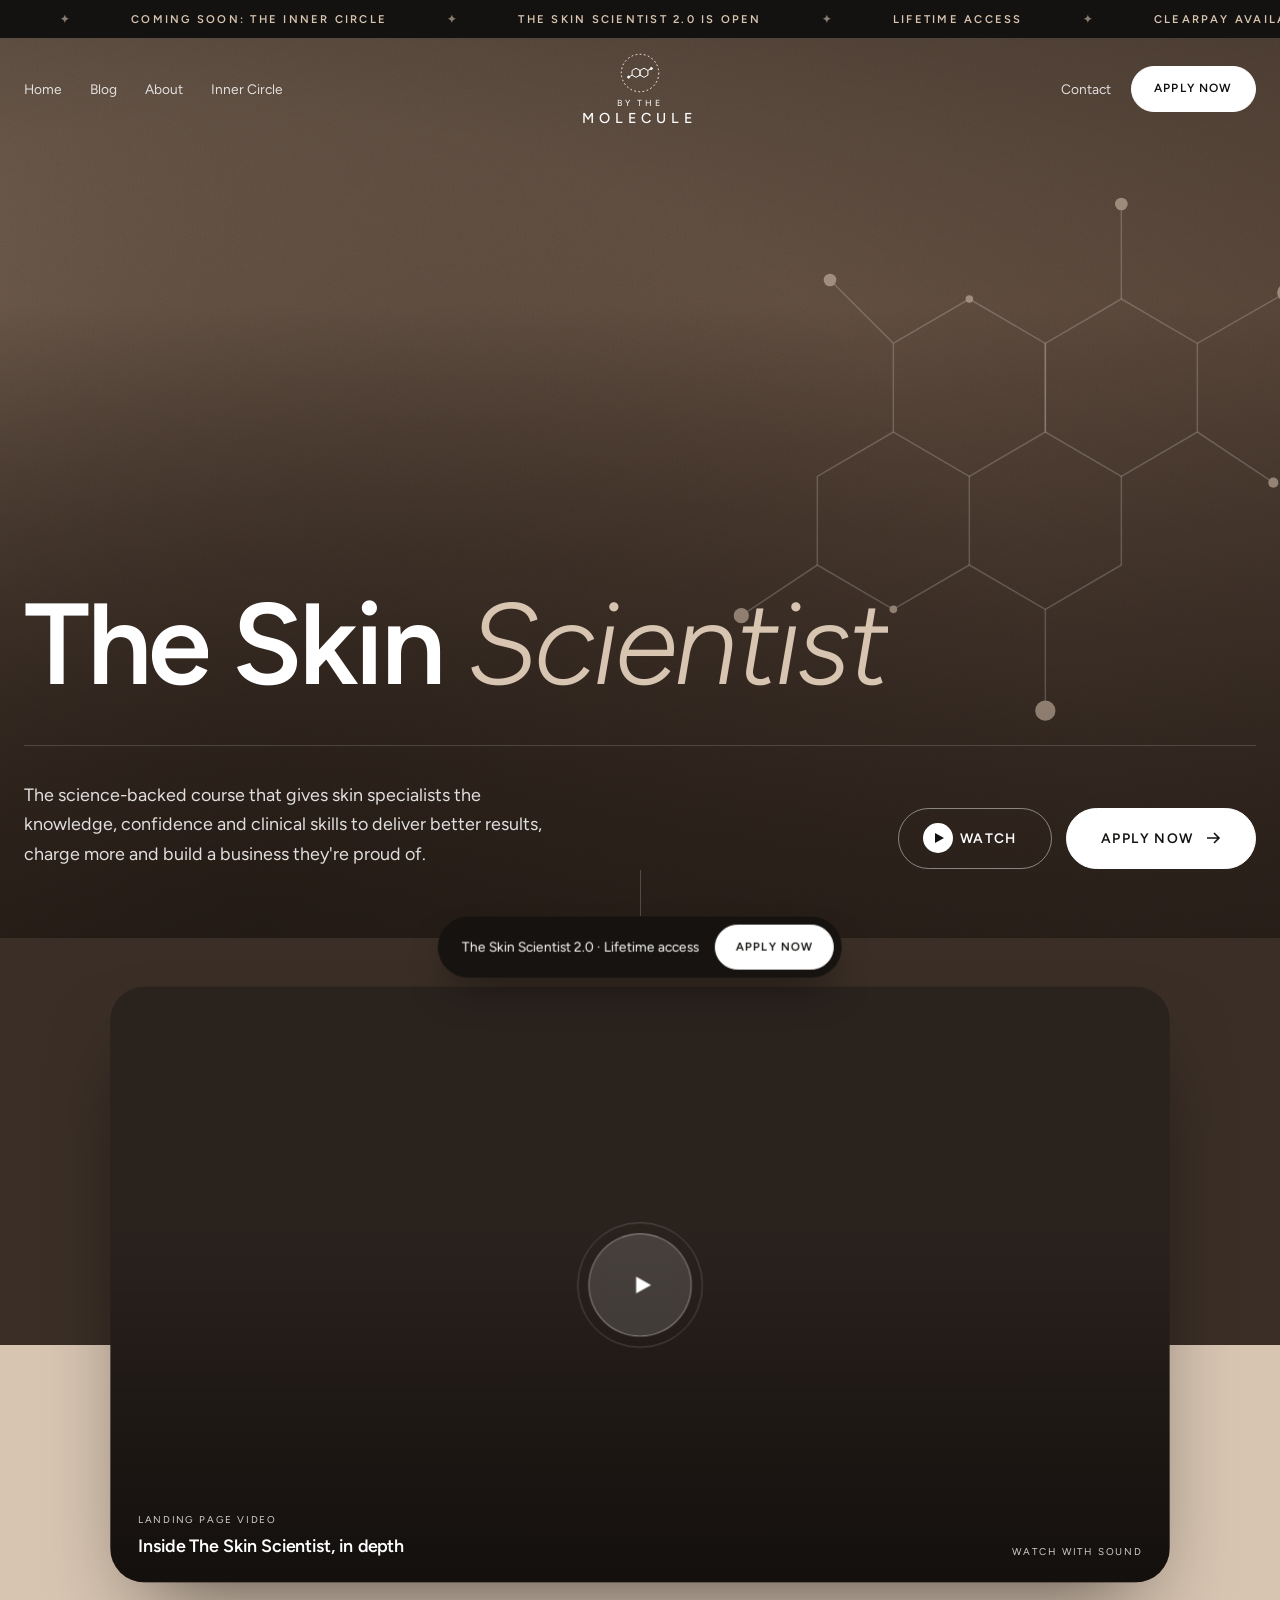
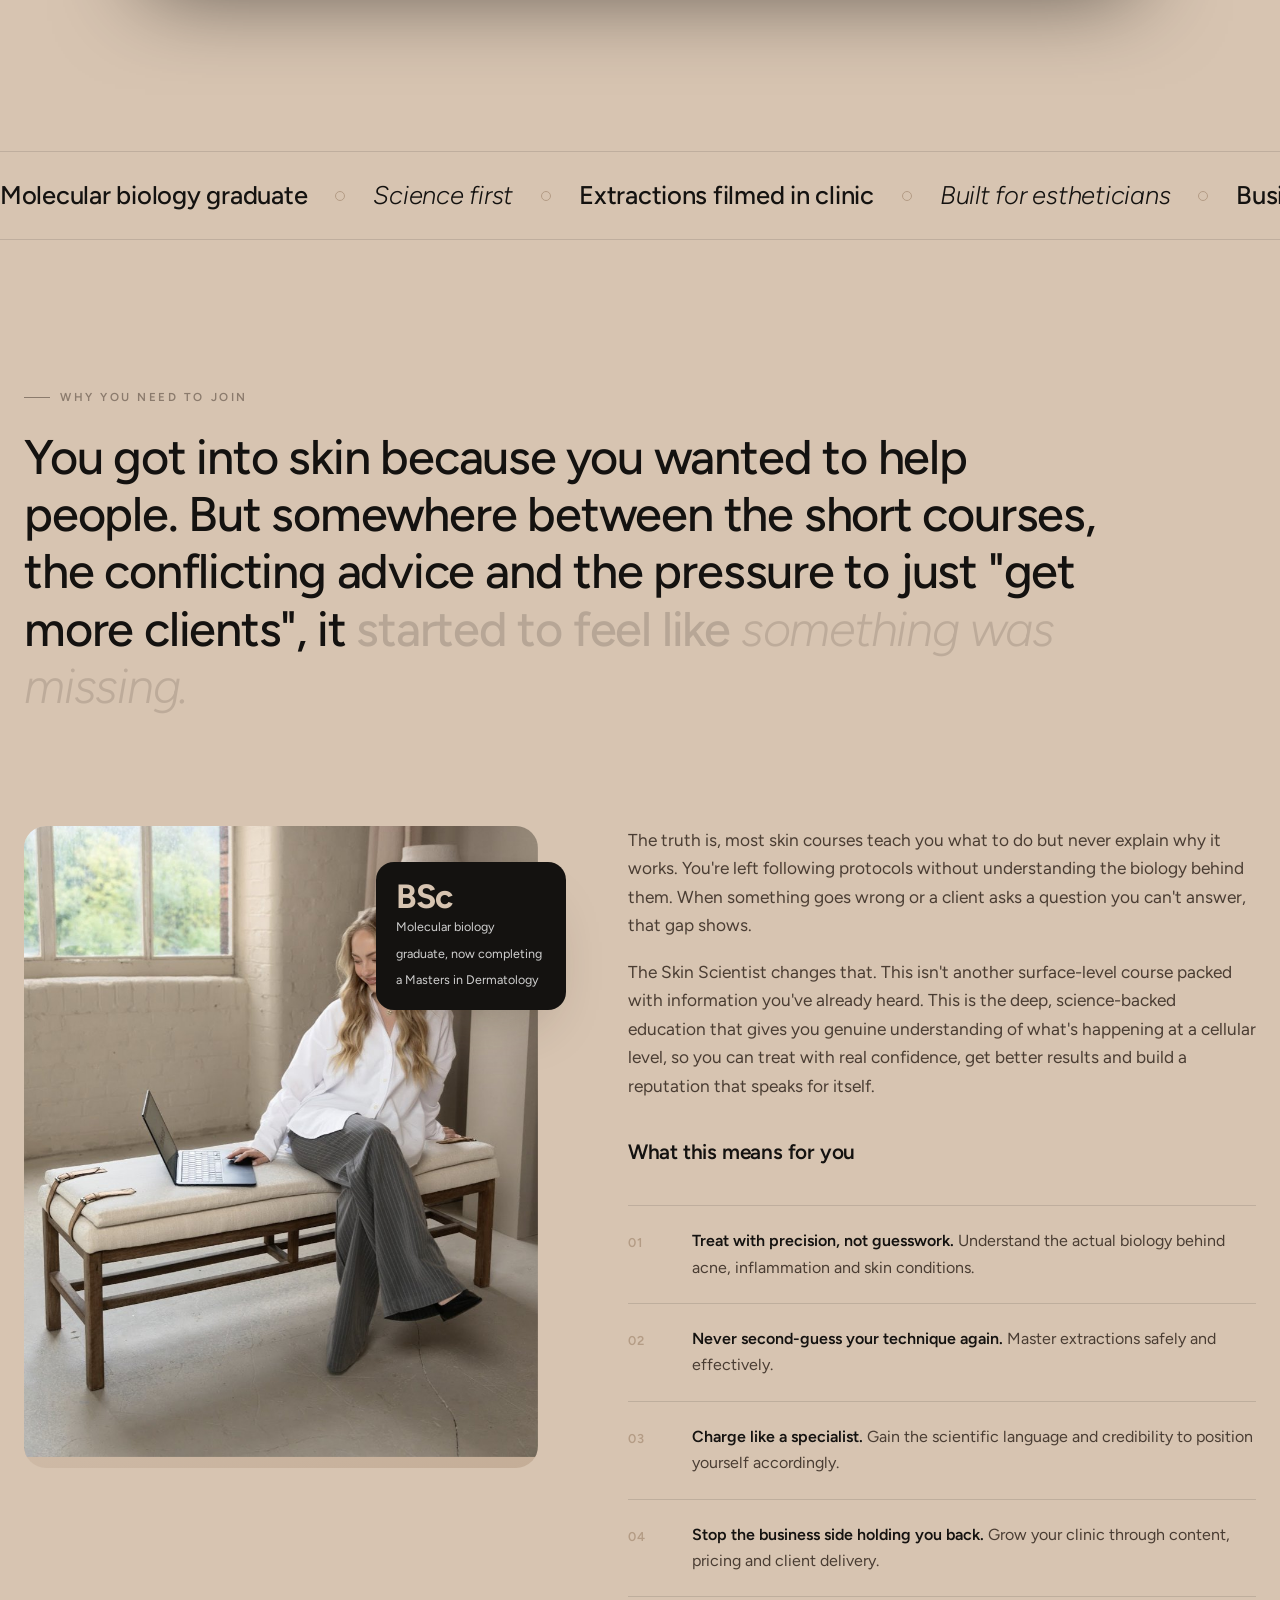
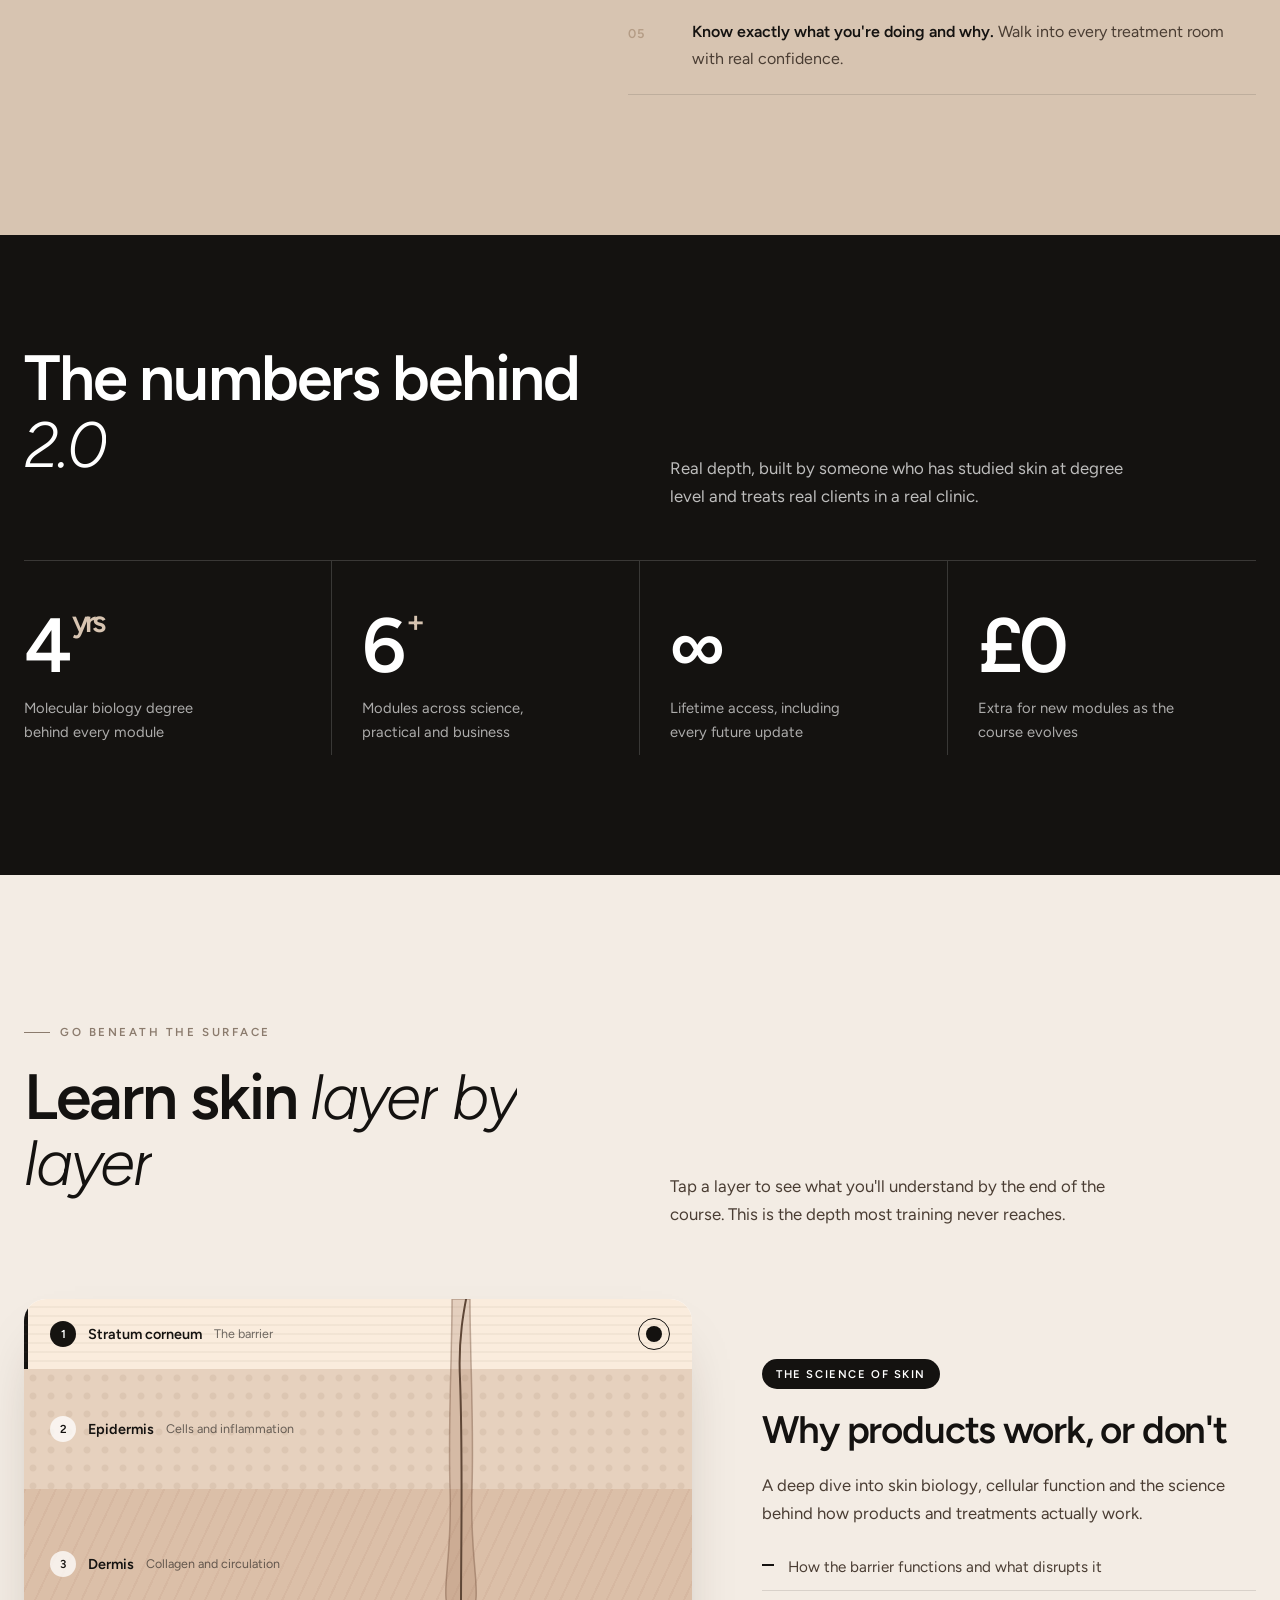
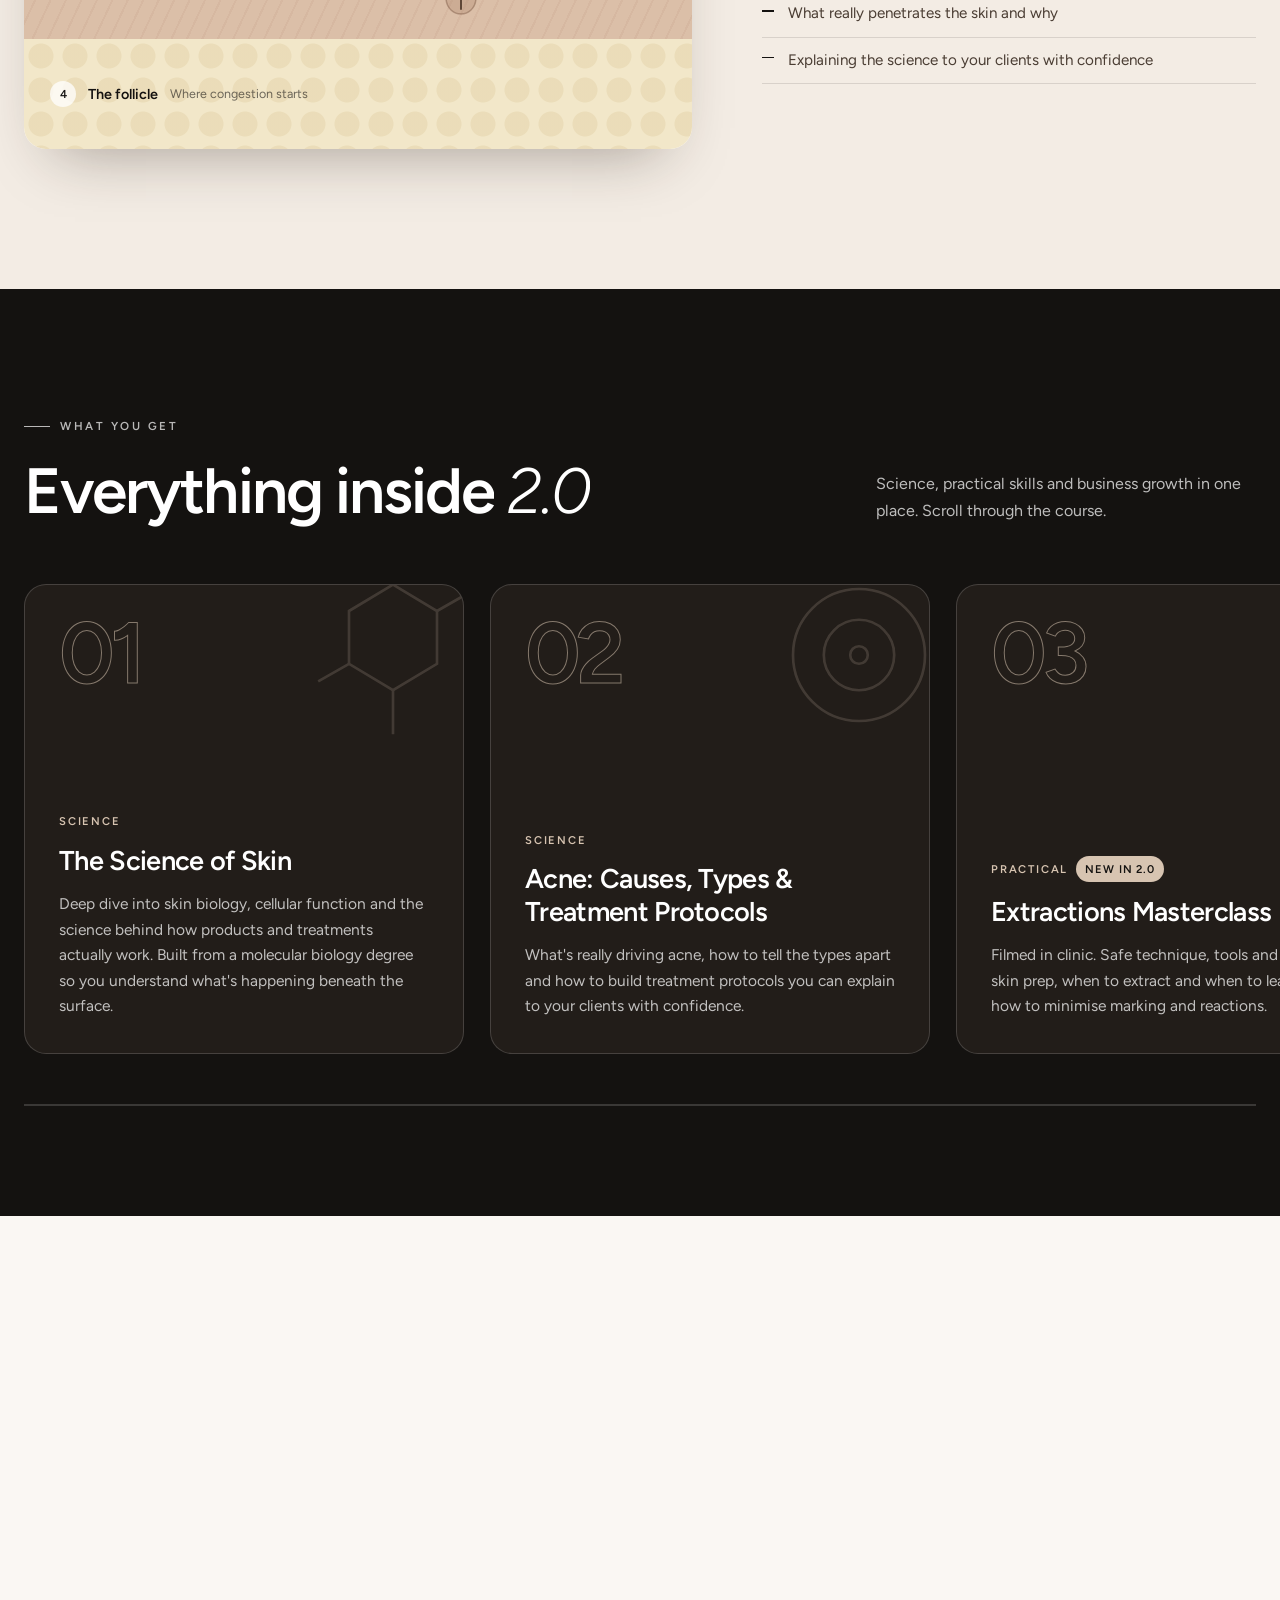
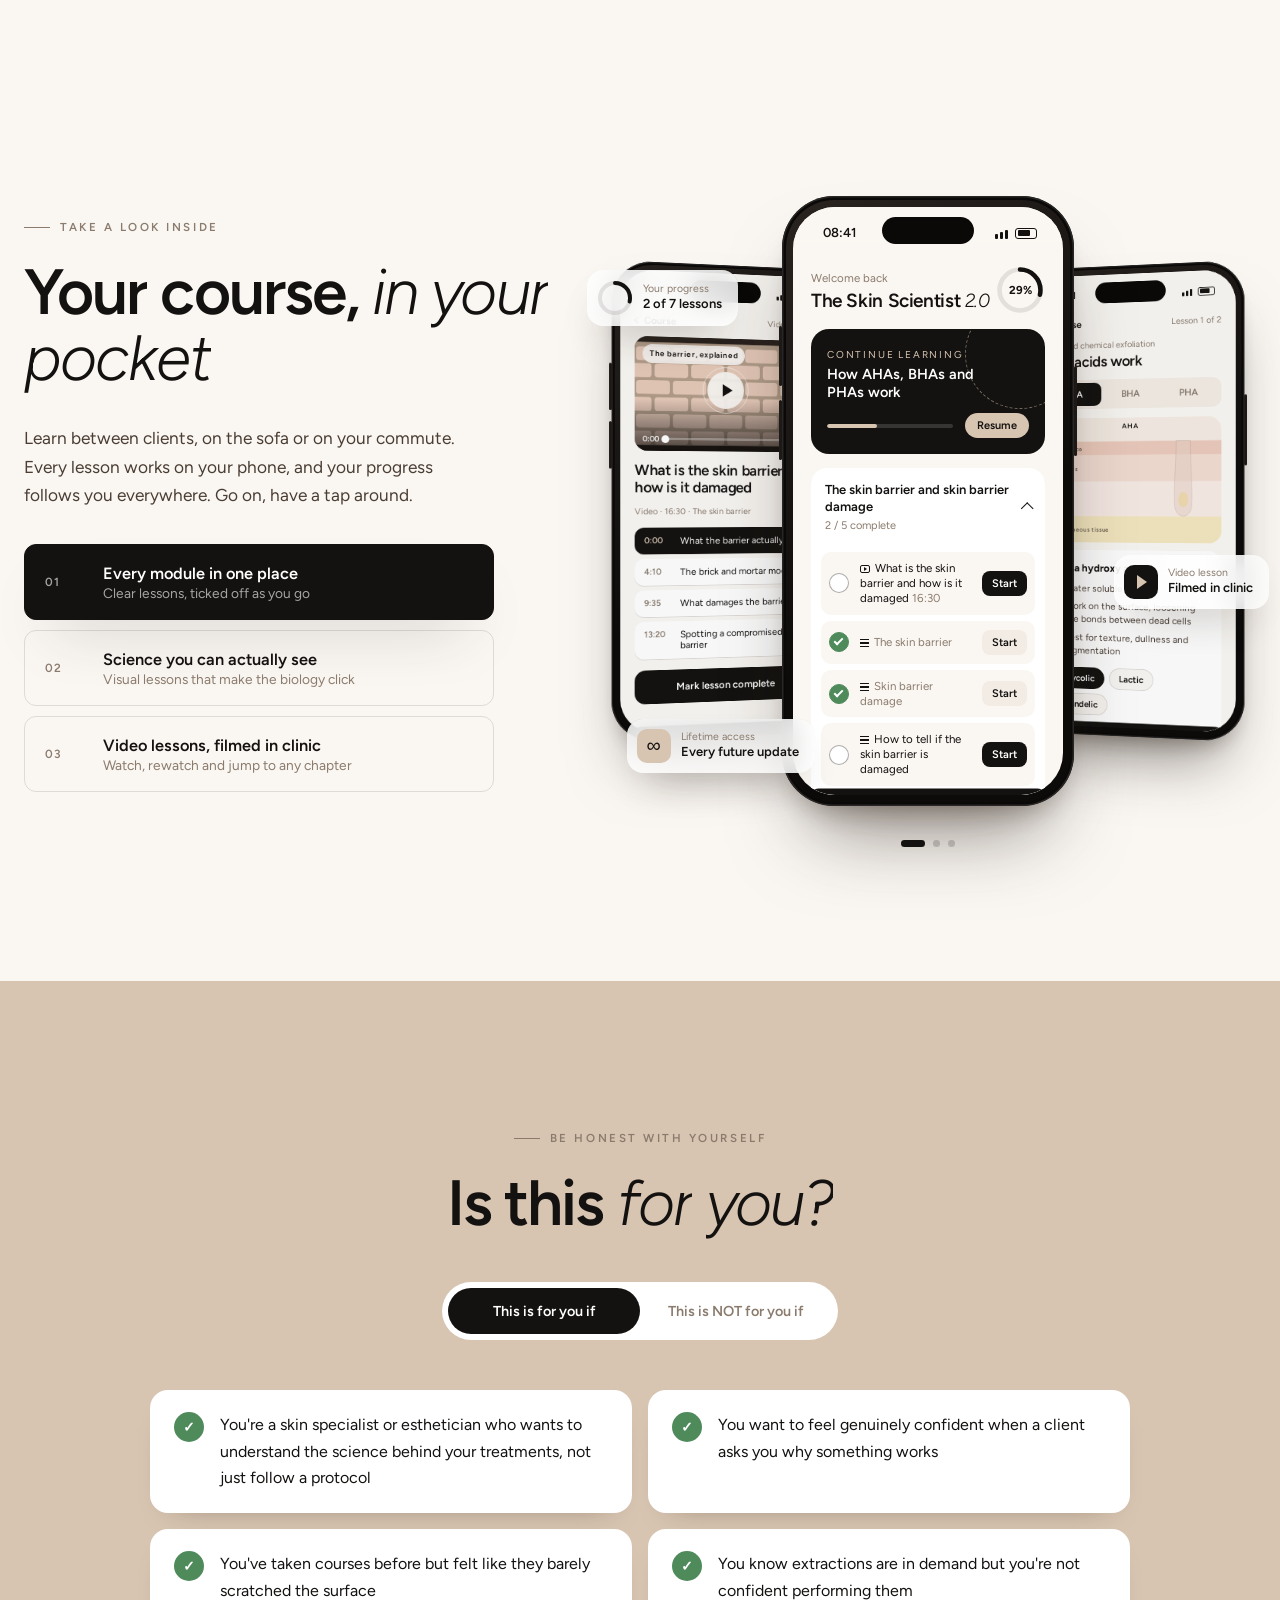
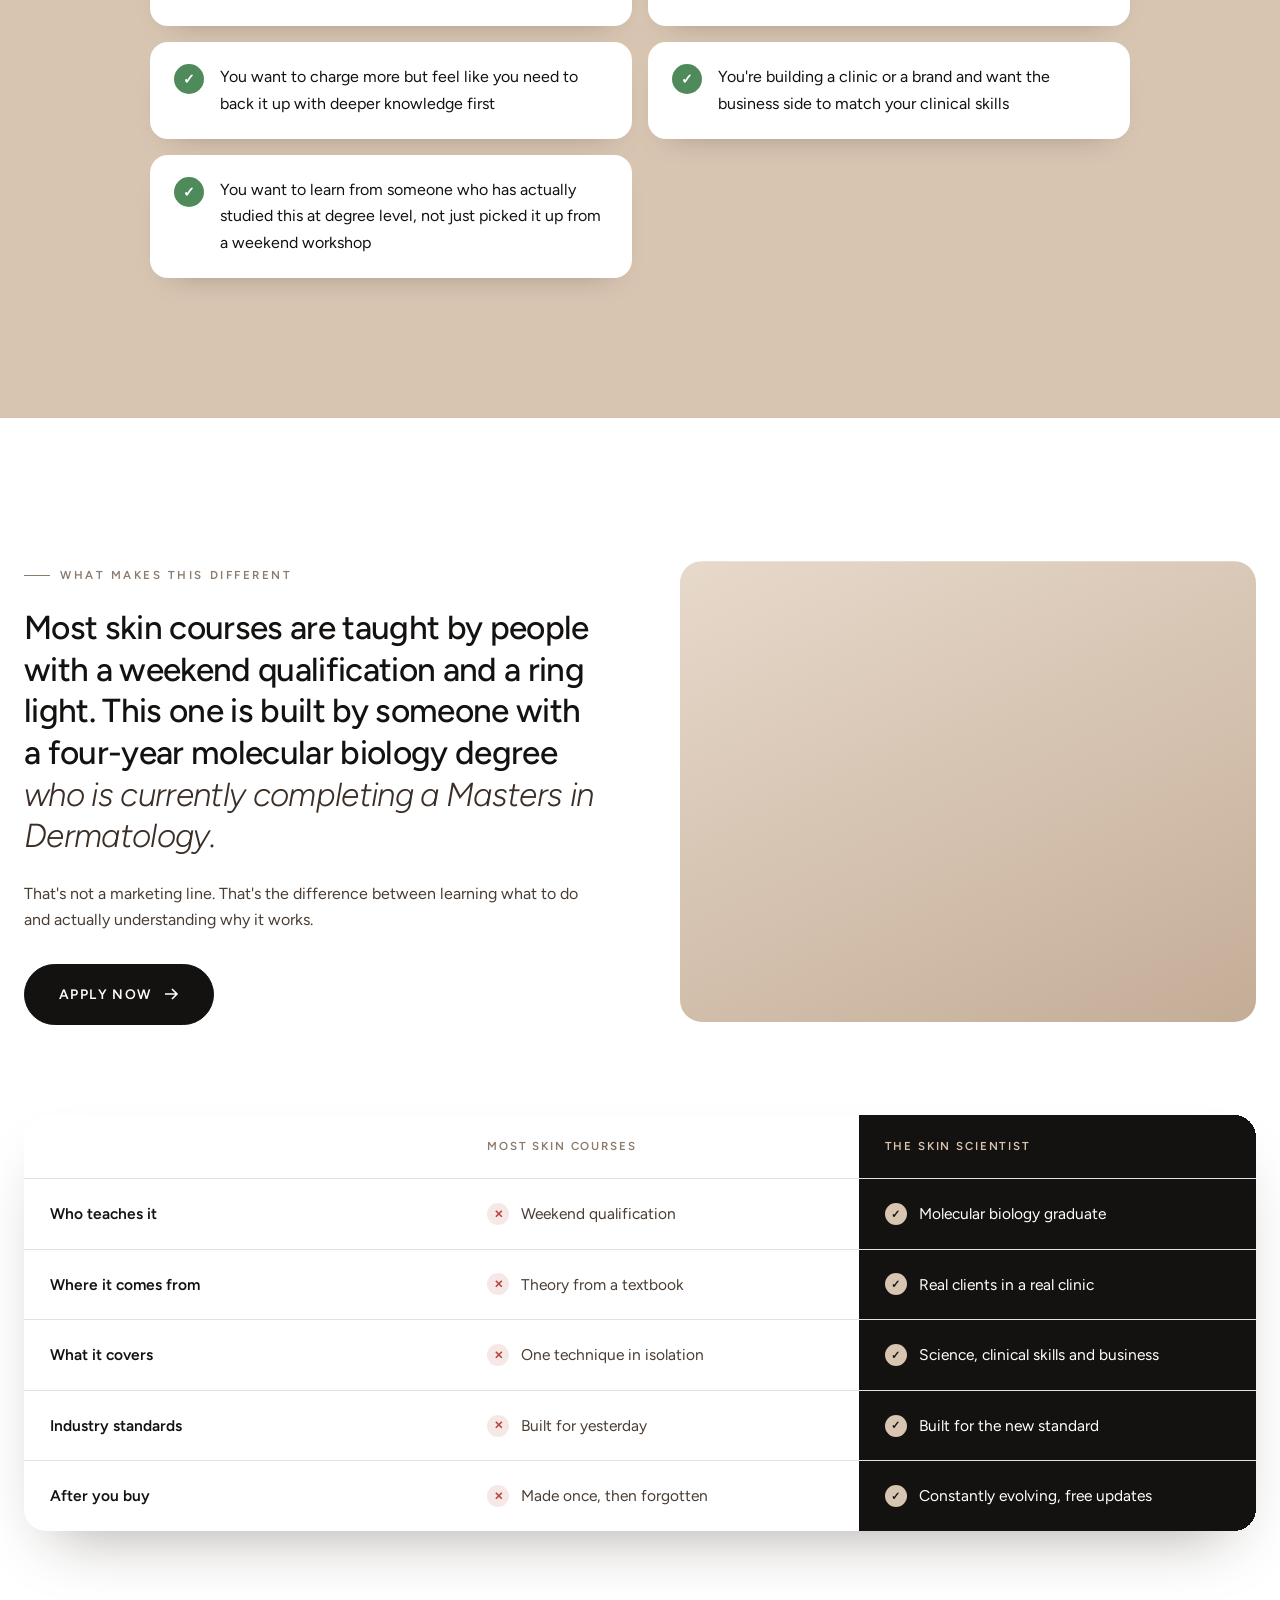
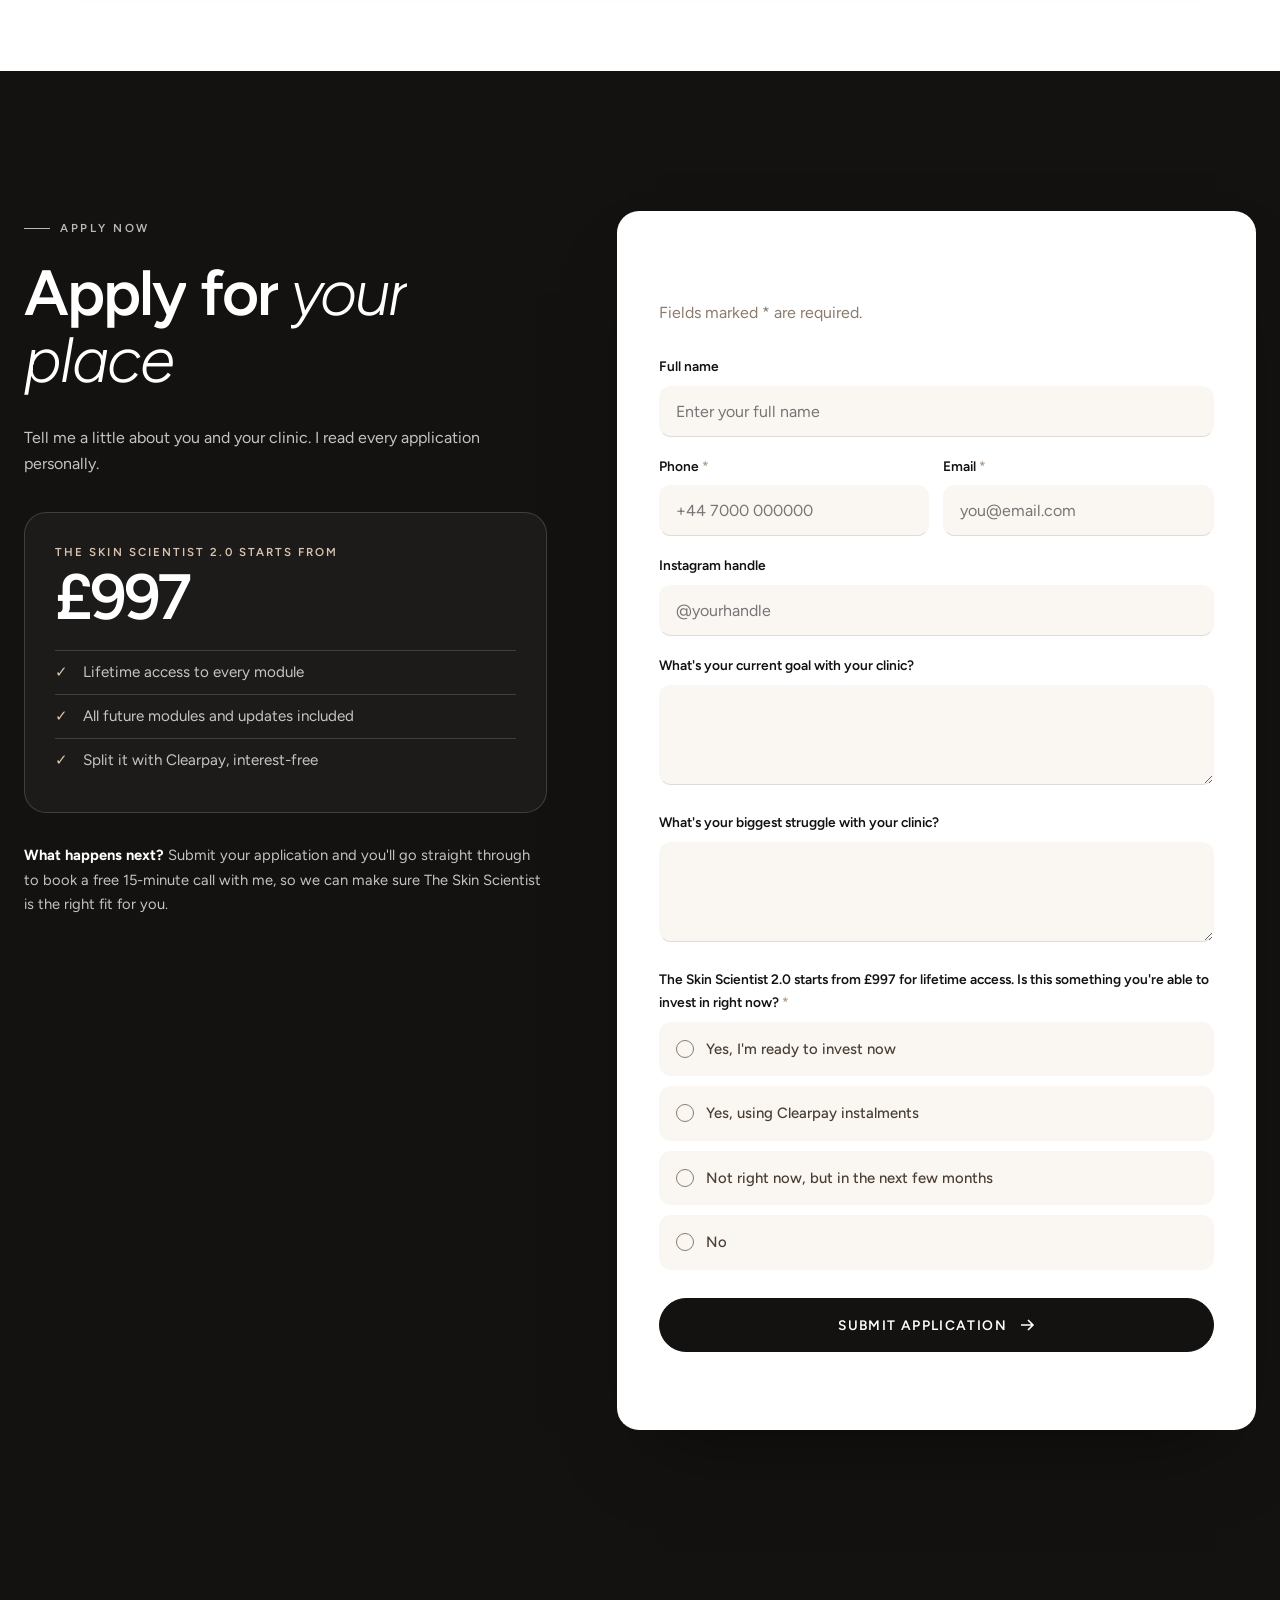
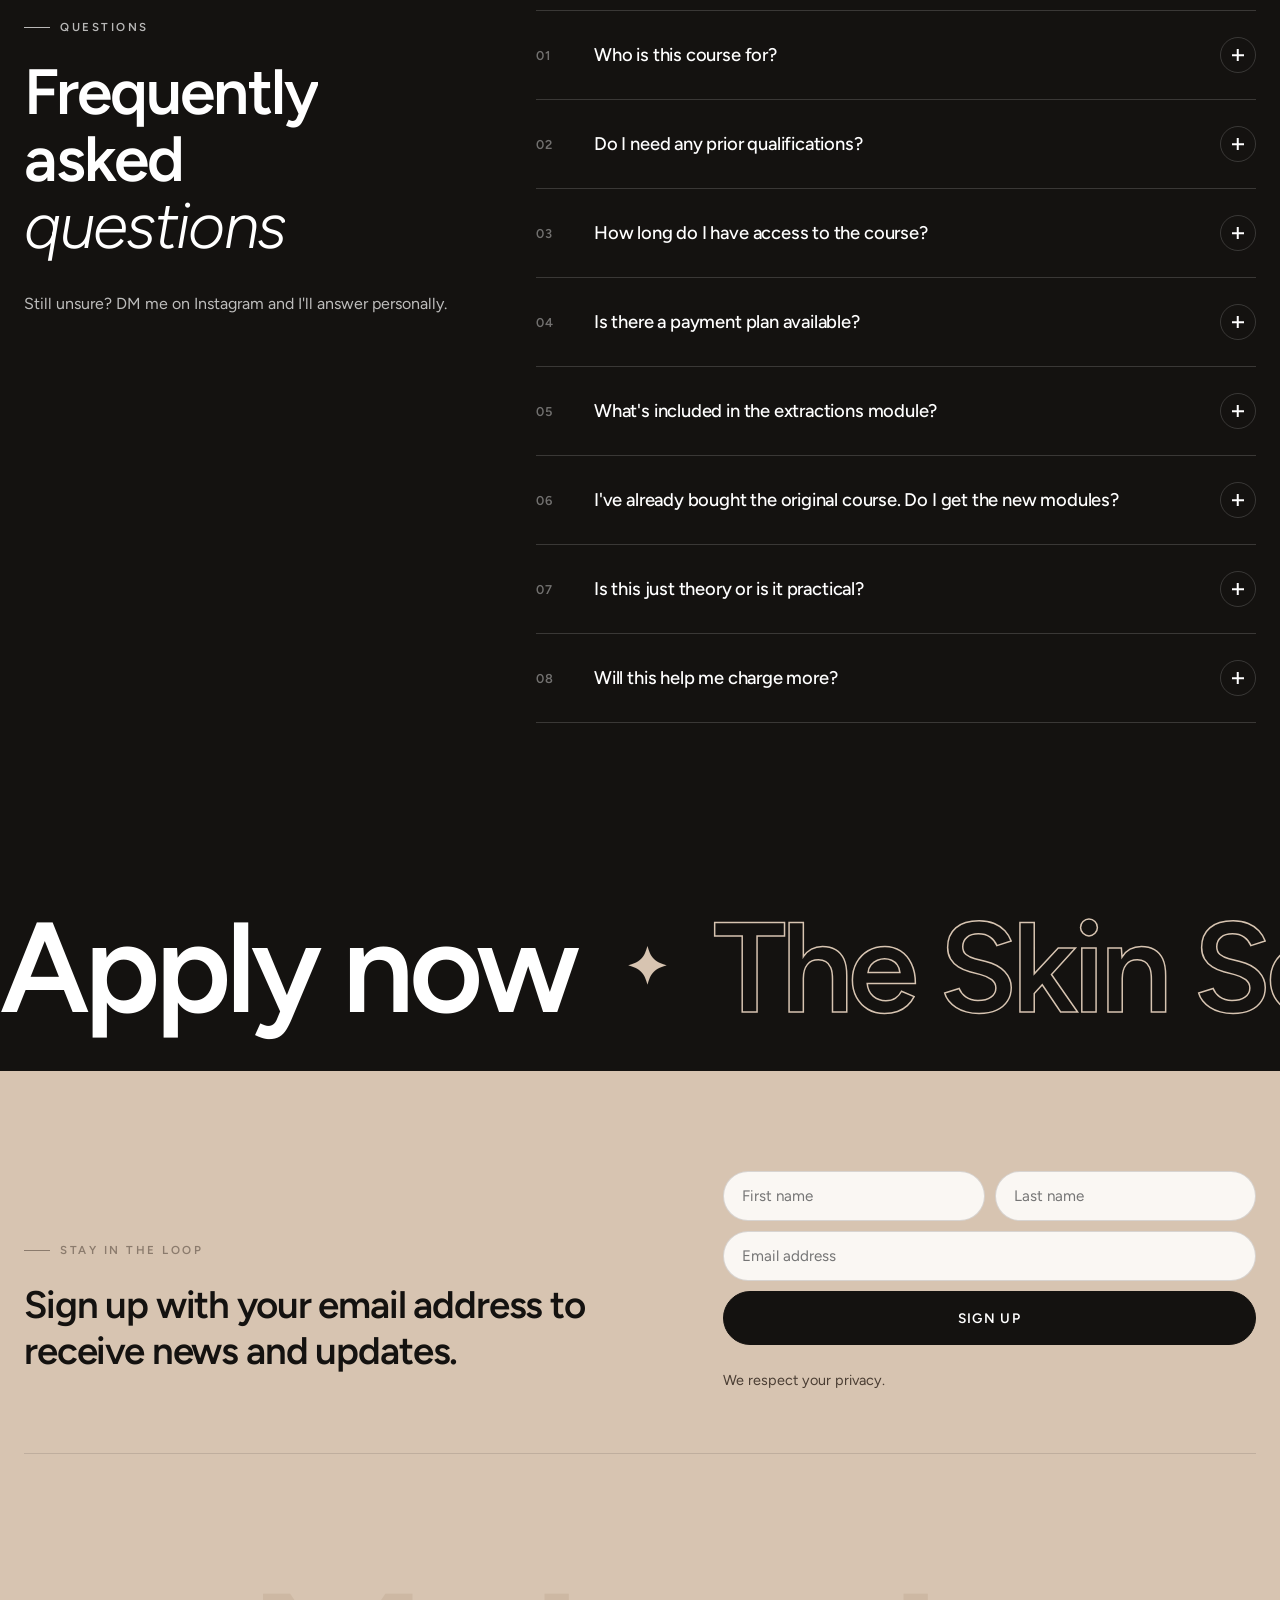
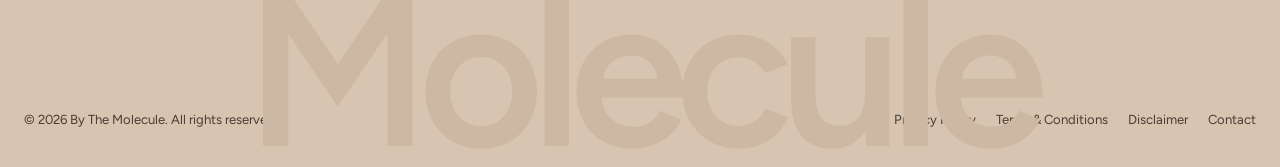
==== commit 31002026: "Skin Scientist: apply flow, book-a-call page, interactive course preview - Switch CTAs from "Enrol n" ====
--- a/skin-scientist/index.html
+++ b/skin-scientist/index.html
@@ -13,6 +13,7 @@
   <link rel="preconnect" href="https://fonts.gstatic.com" crossorigin>
   <link href="https://fonts.googleapis.com/css2?family=Figtree:ital,wght@0,300;0,400;0,500;0,600;0,700;1,300;1,400&display=swap" rel="stylesheet">
   <link rel="stylesheet" href="../assets/css/styles.css">
+  <link rel="stylesheet" href="../assets/css/course-app.css">
   <script>
     document.documentElement.classList.add("anim");
     setTimeout(function () { if (!window.gsap) document.documentElement.classList.remove("anim"); }, 2500);
@@ -54,7 +55,7 @@
       </a>
       <div class="header-cta">
         <a href="../contact/" class="main-nav-link" style="font-size:.86rem;text-decoration:none;opacity:.82;margin-right:8px">Contact</a>
-        <a href="#enrol" class="btn magnetic">Enrol now</a>
+        <a href="#enrol" class="btn magnetic">Apply now</a>
       </div>
     </div>
   </header>
@@ -65,7 +66,7 @@
     <a href="../about/">About</a>
     <a href="../inner-circle/">Inner Circle Members</a>
     <a href="../contact/">Contact</a>
-    <a href="#enrol">Enrol now</a>
+    <a href="#enrol">Apply now</a>
   </div>
 
   <main>
@@ -97,15 +98,12 @@
       </svg>
 
       <div class="container">
-        <div class="hero-top" data-reveal>
-          <span class="pill"><i></i> Version 2.0 now open</span>
-        </div>
         <h1 data-split>The Skin <span class="soft">Scientist</span></h1>
         <div class="hero-bottom">
           <p class="hero-lead" data-reveal>The science-backed course that gives skin specialists the knowledge, confidence and clinical skills to deliver better results, charge more and build a business they're proud of.</p>
           <div class="hero-actions" data-reveal>
             <a href="#watch" class="btn btn--outline magnetic"><span class="play-ic"><svg viewBox="0 0 10 10"><path d="M1 0l9 5-9 5z"/></svg></span>&nbsp;&nbsp;Watch</a>
-            <a href="#enrol" class="btn btn--light magnetic">Enrol now
+            <a href="#enrol" class="btn btn--light magnetic">Apply now
               <svg class="arrow" viewBox="0 0 16 16" fill="none" stroke="currentColor" stroke-width="1.6"><path d="M2 8h12M9 3l5 5-5 5"/></svg>
             </a>
           </div>
@@ -143,7 +141,6 @@
           <div class="sticky-media">
             <div class="media" data-clip>
               <img src="../assets/img/jade-laptop.jpg" alt="Jade Irving working on The Skin Scientist" loading="lazy">
-              <span class="media-tag"><i></i> Taught by Jade Irving</span>
             </div>
             <div class="media-float">
               <b>BSc</b>
@@ -293,12 +290,213 @@
           <article class="m-card m-card--cta">
             <span class="m-tag" style="color:var(--ink);margin-top:0">Ready?</span>
             <h3>Start understanding the why.</h3>
-            <a href="#enrol" class="btn magnetic" style="align-self:flex-start">Enrol now
+            <a href="#enrol" class="btn magnetic" style="align-self:flex-start">Apply now
               <svg class="arrow" viewBox="0 0 16 16" fill="none" stroke="currentColor" stroke-width="1.6"><path d="M2 8h12M9 3l5 5-5 5"/></svg>
             </a>
           </article>
         </div>
         <div class="h-progress"><i></i></div>
+      </div>
+    </section>
+
+    <!-- ================= INSIDE THE COURSE (interactive app) ================= -->
+    <section class="section section--paper course-app" id="inside-app">
+      <div class="container ca-grid">
+
+        <div class="ca-copy">
+          <span class="eyebrow" data-reveal>Take a look inside</span>
+          <h2 data-split>Your course, <span class="soft">in your pocket</span></h2>
+          <p class="ca-lede" data-reveal>Learn between clients, on the sofa or on your commute. Every lesson works on your phone, and your progress follows you everywhere. Go on, have a tap around.</p>
+
+          <div class="ca-features" role="tablist" aria-label="Preview the course" data-stagger>
+            <button class="ca-feature active" data-go="0" role="tab" aria-selected="true">
+              <span class="n">01</span>
+              <span><b>Every module in one place</b><small>Clear lessons, ticked off as you go</small></span>
+            </button>
+            <button class="ca-feature" data-go="1" role="tab" aria-selected="false">
+              <span class="n">02</span>
+              <span><b>Science you can actually see</b><small>Visual lessons that make the biology click</small></span>
+            </button>
+            <button class="ca-feature" data-go="2" role="tab" aria-selected="false">
+              <span class="n">03</span>
+              <span><b>Video lessons, filmed in clinic</b><small>Watch, rewatch and jump to any chapter</small></span>
+            </button>
+          </div>
+        </div>
+
+        <div class="ca-stage" data-reveal>
+          <div class="ca-glow" aria-hidden="true"></div>
+
+          <!-- Floating chips -->
+          <div class="ca-chip ca-chip--progress" aria-hidden="true">
+            <svg viewBox="0 0 36 36"><circle cx="18" cy="18" r="15"/><circle class="v" cx="18" cy="18" r="15" data-ring-mini/></svg>
+            <span><small>Your progress</small><b data-count-label>2 of 7 lessons</b></span>
+          </div>
+          <div class="ca-chip ca-chip--video" aria-hidden="true">
+            <i class="play"></i><span><small>Video lesson</small><b>Filmed in clinic</b></span>
+          </div>
+          <div class="ca-chip ca-chip--life" aria-hidden="true">
+            <b>&infin;</b><span><small>Lifetime access</small><b>Every future update</b></span>
+          </div>
+
+          <div class="ca-phones">
+
+            <!-- ===== PHONE 1: COURSE ===== -->
+            <div class="ca-phone" data-screen="0">
+              <button class="ca-cover" aria-label="Show the course overview"></button>
+              <div class="ca-screen">
+                <div class="ca-status"><span>08:41</span><i class="island"></i><span class="ic"><b></b><b></b><b></b><em></em></span></div>
+                <div class="ca-scroll">
+                  <div class="ca-top">
+                    <div>
+                      <small>Welcome back</small>
+                      <h4>The Skin Scientist <span>2.0</span></h4>
+                    </div>
+                    <div class="ca-ring">
+                      <svg viewBox="0 0 44 44"><circle cx="22" cy="22" r="18"/><circle class="v" cx="22" cy="22" r="18" data-ring/></svg>
+                      <b data-pct>29%</b>
+                    </div>
+                  </div>
+
+                  <button class="ca-continue" data-open="1">
+                    <span class="lbl">Continue learning</span>
+                    <b>How AHAs, BHAs and PHAs work</b>
+                    <span class="row"><span class="bar"><i></i></span><span class="go">Resume</span></span>
+                  </button>
+
+                  <div class="ca-mod open">
+                    <button class="ca-mod-head" aria-expanded="true">
+                      <span><b>The skin barrier and skin barrier damage</b><small><span data-sec-count="barrier">2</span> / 5 complete</small></span>
+                      <i class="chev"></i>
+                    </button>
+                    <ul class="ca-lessons">
+                      <li data-lesson="barrier-video"><button class="tick" aria-label="Mark complete"></button><span class="t"><i class="ic-video"></i>What is the skin barrier and how is it damaged <em>16:30</em></span><button class="start" data-open="2">Start</button></li>
+                      <li data-lesson="barrier-what"><button class="tick" aria-label="Mark complete"></button><span class="t"><i class="ic-text"></i>The skin barrier</span><button class="start" data-open="2">Start</button></li>
+                      <li data-lesson="barrier-damage"><button class="tick" aria-label="Mark complete"></button><span class="t"><i class="ic-text"></i>Skin barrier damage</span><button class="start" data-open="2">Start</button></li>
+                      <li data-lesson="barrier-tell"><button class="tick" aria-label="Mark complete"></button><span class="t"><i class="ic-text"></i>How to tell if the skin barrier is damaged</span><button class="start" data-open="2">Start</button></li>
+                      <li data-lesson="barrier-repair"><button class="tick" aria-label="Mark complete"></button><span class="t"><i class="ic-text"></i>Barrier repair</span><button class="start" data-open="2">Start</button></li>
+                    </ul>
+                  </div>
+
+                  <div class="ca-mod">
+                    <button class="ca-mod-head" aria-expanded="false">
+                      <span><b>Acids and chemical exfoliation</b><small><span data-sec-count="acids">0</span> / 2 complete</small></span>
+                      <i class="chev"></i>
+                    </button>
+                    <ul class="ca-lessons">
+                      <li data-lesson="acids-how"><button class="tick" aria-label="Mark complete"></button><span class="t"><i class="ic-text"></i>How AHAs, BHAs and PHAs work</span><button class="start" data-open="1">Start</button></li>
+                      <li data-lesson="acids-choose"><button class="tick" aria-label="Mark complete"></button><span class="t"><i class="ic-text"></i>Choosing the right acid for your client</span><button class="start" data-open="1">Start</button></li>
+                    </ul>
+                  </div>
+
+                  <div class="ca-mod locked">
+                    <div class="ca-mod-head"><span><b>Extractions Masterclass</b><small>Filmed in clinic</small></span><i class="lock"></i></div>
+                  </div>
+                  <div class="ca-mod locked">
+                    <div class="ca-mod-head"><span><b>Pricing, Content &amp; Client Retention</b><small>Business</small></span><i class="lock"></i></div>
+                  </div>
+                </div>
+                <div class="ca-toast" role="status"></div>
+              </div>
+            </div>
+
+            <!-- ===== PHONE 2: LESSON ===== -->
+            <div class="ca-phone" data-screen="1">
+              <button class="ca-cover" aria-label="Show an interactive lesson"></button>
+              <div class="ca-screen">
+                <div class="ca-status"><span>08:41</span><i class="island"></i><span class="ic"><b></b><b></b><b></b><em></em></span></div>
+                <div class="ca-scroll">
+                  <div class="ca-bar"><button class="back" data-open="0">Course</button><span>Lesson 1 of 2</span></div>
+                  <small class="ca-crumb">Acids and chemical exfoliation</small>
+                  <h4 class="ca-title">How acids work</h4>
+
+                  <div class="ca-seg" role="tablist">
+                    <i class="knob"></i>
+                    <button class="active" data-acid="aha">AHA</button>
+                    <button data-acid="bha">BHA</button>
+                    <button data-acid="pha">PHA</button>
+                  </div>
+
+                  <div class="ca-diagram" data-mode="aha">
+                    <svg viewBox="0 0 260 180" aria-label="Diagram of how acids move through the skin layers">
+                      <rect class="ly l0" x="0" y="34" width="260" height="20"/>
+                      <rect class="ly l1" x="0" y="54" width="260" height="38"/>
+                      <rect class="ly l2" x="0" y="92" width="260" height="50"/>
+                      <rect class="ly l3" x="0" y="142" width="260" height="38"/>
+                      <path class="foll" d="M196 34 C196 70 192 100 194 128 C196 146 216 146 218 128 C220 100 216 70 216 34 Z"/>
+                      <ellipse class="sebum" cx="206" cy="118" rx="7" ry="11"/>
+                      <text x="10" y="48">Skin surface</text>
+                      <text x="10" y="77">Epidermis</text>
+                      <text x="10" y="121">Dermis</text>
+                      <text x="10" y="165">Subcutaneous tissue</text>
+                      <g class="mol m1"><circle r="8"/></g>
+                      <g class="mol m2"><circle r="8"/></g>
+                      <g class="mol m3"><circle r="8"/></g>
+                      <g class="mol m4"><circle r="8"/></g>
+                      <text class="mol-lbl" x="130" y="16" text-anchor="middle" data-mol-label>AHA</text>
+                    </svg>
+                  </div>
+
+                  <div class="ca-acid" data-acid-panel="aha">
+                    <b>Alpha hydroxy acids</b>
+                    <ul><li>Water soluble</li><li>Work on the surface, loosening the bonds between dead cells</li><li>Best for texture, dullness and pigmentation</li></ul>
+                    <div class="ca-pills">
+                      <button class="active" data-pill="Smallest AHA molecule, so it works fastest. Boosts collagen, best for normal to dry skin.">Glycolic</button>
+                      <button data-pill="Hydrates as it exfoliates and improves texture. Gentle enough for sensitive skin.">Lactic</button>
+                      <button data-pill="Larger molecule, gentle and anti-inflammatory. Helps pigmentation, best for acne-prone skin.">Mandelic</button>
+                    </div>
+                    <p class="ca-pill-text">Smallest AHA molecule, so it works fastest. Boosts collagen, best for normal to dry skin.</p>
+                  </div>
+                  <div class="ca-acid" data-acid-panel="bha" hidden>
+                    <b>Beta hydroxy acid (salicylic)</b>
+                    <ul><li>Oil soluble</li><li>Travels into the follicle and breaks down the oil and debris inside</li><li>Best for congestion, blackheads and oily skin</li></ul>
+                  </div>
+                  <div class="ca-acid" data-acid-panel="pha" hidden>
+                    <b>Polyhydroxy acids</b>
+                    <ul><li>Large molecule, so it stays right on the surface</li><li>Hydrates while it gently exfoliates</li><li>Best for sensitive skin</li></ul>
+                  </div>
+
+                  <button class="ca-done" data-complete="acids-how"><span>Mark lesson complete</span></button>
+                </div>
+                <div class="ca-toast" role="status"></div>
+              </div>
+            </div>
+
+            <!-- ===== PHONE 3: VIDEO ===== -->
+            <div class="ca-phone" data-screen="2">
+              <button class="ca-cover" aria-label="Show a video lesson"></button>
+              <div class="ca-screen">
+                <div class="ca-status"><span>08:40</span><i class="island"></i><span class="ic"><b></b><b></b><b></b><em></em></span></div>
+                <div class="ca-scroll">
+                  <div class="ca-bar"><button class="back" data-open="0">Course</button><span>Video lesson</span></div>
+
+                  <div class="ca-player ch0">
+                    <svg class="bricks" viewBox="0 0 240 135" aria-hidden="true"></svg>
+                    <span class="ca-chapter-tag" data-chapter-tag>The barrier, explained</span>
+                    <button class="ca-play" aria-label="Play"><i></i></button>
+                    <div class="ca-scrub"><span class="time" data-time>0:00</span><span class="track"><i data-track></i></span><span class="time">16:30</span></div>
+                  </div>
+
+                  <h4 class="ca-title" style="margin-top:14px">What is the skin barrier and how is it damaged</h4>
+                  <small class="ca-crumb">Video · 16:30 · The skin barrier</small>
+
+                  <ol class="ca-chapters">
+                    <li><button data-seek="0" data-label="The barrier, explained"><em>0:00</em>What the barrier actually is</button></li>
+                    <li><button data-seek="250" data-label="Bricks and mortar"><em>4:10</em>The brick and mortar model</button></li>
+                    <li><button data-seek="575" data-label="What damages it"><em>9:35</em>What damages the barrier</button></li>
+                    <li><button data-seek="800" data-label="Spotting the signs"><em>13:20</em>Spotting a compromised barrier</button></li>
+                  </ol>
+
+                  <button class="ca-done" data-complete="barrier-video"><span>Mark lesson complete</span></button>
+                </div>
+                <div class="ca-toast" role="status"></div>
+              </div>
+            </div>
+
+          </div>
+          <div class="ca-dots" aria-hidden="true"><i class="active"></i><i></i><i></i></div>
+        </div>
+
       </div>
     </section>
 
@@ -345,13 +543,12 @@
             <span class="eyebrow" data-reveal>What makes this different</span>
             <p class="quote" data-reveal>Most skin courses are taught by people with a weekend qualification and a ring light. This one is built by someone with a four-year molecular biology degree <span class="soft">who is currently completing a Masters in Dermatology.</span></p>
             <p data-reveal>That's not a marketing line. That's the difference between learning what to do and actually understanding why it works.</p>
-            <a href="#enrol" class="btn magnetic" data-reveal style="margin-top:14px">Enrol now
+            <a href="#enrol" class="btn magnetic" data-reveal style="margin-top:14px">Apply now
               <svg class="arrow" viewBox="0 0 16 16" fill="none" stroke="currentColor" stroke-width="1.6"><path d="M2 8h12M9 3l5 5-5 5"/></svg>
             </a>
           </div>
           <div class="media media--land" data-clip>
             <img src="../assets/img/treatment-bed.jpg" alt="Treatment room with a By The Molecule towel" loading="lazy">
-            <span class="media-tag"><i></i> Filmed in a real clinic</span>
           </div>
         </div>
 
@@ -366,12 +563,12 @@
       </div>
     </section>
 
-    <!-- ================= ENROL ================= -->
+    <!-- ================= APPLY (anchor kept as #enrol so existing links still work) ================= -->
     <section class="section section--dark" id="enrol" data-hide-sticky>
       <div class="container enrol-grid">
         <div class="enrol-side">
-          <span class="eyebrow light" data-reveal>Enrol now</span>
-          <h2 data-split>Enter your details <span class="soft">to enrol</span></h2>
+          <span class="eyebrow light" data-reveal>Apply now</span>
+          <h2 data-split>Apply for <span class="soft">your place</span></h2>
           <p data-reveal>Tell me a little about you and your clinic. I read every application personally.</p>
           <div class="price-card" data-reveal>
             <div class="from">The Skin Scientist 2.0 starts from</div>
@@ -382,11 +579,11 @@
               <li>Split it with Clearpay, interest-free</li>
             </ul>
           </div>
-          <p class="next-steps" data-reveal><b>What happens next?</b> Submit your details and I'll be in touch to answer your questions and get you started.</p>
+          <p class="next-steps" data-reveal><b>What happens next?</b> Submit your application and you'll go straight through to book a free 15-minute call with me, so we can make sure The Skin Scientist is the right fit for you.</p>
         </div>
 
         <div class="form-card" data-reveal>
-          <h3>Your details</h3>
+          <h3>Your application</h3>
           <p class="form-intro">Fields marked * are required.</p>
           <form data-form="enrol">
             <div class="field">
@@ -424,7 +621,7 @@
                 <label><input type="radio" name="investment_ready" value="No"> No</label>
               </div>
             </div>
-            <button type="submit" class="btn btn--block" style="margin-top:10px">Submit
+            <button type="submit" class="btn btn--block" style="margin-top:10px">Submit application
               <svg class="arrow" viewBox="0 0 16 16" fill="none" stroke="currentColor" stroke-width="1.6"><path d="M2 8h12M9 3l5 5-5 5"/></svg>
             </button>
             <p class="form-msg" role="status"></p>
@@ -461,9 +658,9 @@
 
     <!-- ================= BIG CTA MARQUEE ================= -->
     <div class="big-marquee">
-      <a href="#enrol" class="big-marquee-track" aria-label="Enrol now">
-        <span>Enrol now</span><span class="outline">The Skin Scientist</span><span>Enrol now</span><span class="outline">The Skin Scientist</span>
-        <span>Enrol now</span><span class="outline">The Skin Scientist</span><span>Enrol now</span><span class="outline">The Skin Scientist</span>
+      <a href="#enrol" class="big-marquee-track" aria-label="Apply now">
+        <span>Apply now</span><span class="outline">The Skin Scientist</span><span>Apply now</span><span class="outline">The Skin Scientist</span>
+        <span>Apply now</span><span class="outline">The Skin Scientist</span><span>Apply now</span><span class="outline">The Skin Scientist</span>
       </a>
     </div>
 
@@ -500,11 +697,12 @@
 
   <div class="sticky-cta">
     <span>The Skin Scientist 2.0 · Lifetime access</span>
-    <a href="#enrol" class="btn btn--light">Enrol now</a>
+    <a href="#enrol" class="btn btn--light">Apply now</a>
   </div>
 
   <script src="../assets/js/vendor/gsap.min.js"></script>
   <script src="../assets/js/vendor/ScrollTrigger.min.js"></script>
   <script src="../assets/js/main.js"></script>
+  <script src="../assets/js/course-app.js"></script>
 </body>
 </html>
--- a/assets/css/course-app.css
+++ b/assets/css/course-app.css
@@ -0,0 +1,297 @@
+/* ==========================================================
+   The Skin Scientist: interactive "inside the course" phones
+   ========================================================== */
+
+.course-app { overflow: hidden; }
+.ca-grid { display: grid; grid-template-columns: 0.9fr 1.1fr; gap: 40px; align-items: center; }
+.ca-lede { font-size: 1.08rem; max-width: 460px; margin-top: 10px; }
+
+/* ---------- Feature switcher ---------- */
+.ca-features { display: grid; gap: 10px; margin-top: 34px; max-width: 470px; }
+.ca-feature {
+  display: grid; grid-template-columns: 44px 1fr; gap: 14px; align-items: center; text-align: left;
+  padding: 18px 20px; border-radius: var(--r-sm); border: 1px solid var(--line);
+  background: transparent; color: var(--cocoa); cursor: pointer;
+  transition: background .5s var(--ease), border-color .5s var(--ease), transform .5s var(--ease), box-shadow .5s var(--ease);
+}
+.ca-feature .n { font-size: .74rem; font-weight: 600; letter-spacing: .12em; color: var(--muted); }
+.ca-feature b { display: block; color: var(--ink); font-weight: 600; font-size: 1.02rem; }
+.ca-feature small { display: block; color: var(--muted); font-size: .86rem; margin-top: 2px; }
+.ca-feature:hover { border-color: rgba(20,18,16,.3); transform: translateX(4px); }
+.ca-feature.active { background: var(--ink); border-color: var(--ink); box-shadow: var(--shadow); }
+.ca-feature.active b { color: var(--white); }
+.ca-feature.active small, .ca-feature.active .n { color: rgba(255,255,255,.62); }
+
+
+/* ---------- Stage ---------- */
+.ca-stage { position: relative; height: 680px; perspective: 1600px; }
+.ca-glow {
+  position: absolute; inset: 8% 6%; border-radius: 50%;
+  background: radial-gradient(closest-side, rgba(215,196,177,.85), rgba(215,196,177,0));
+  filter: blur(10px);
+}
+.ca-phones { position: absolute; inset: 0; transform-style: preserve-3d; }
+.ca-dots { position: absolute; left: 50%; bottom: -6px; transform: translateX(-50%); display: flex; gap: 8px; }
+.ca-dots i { width: 7px; height: 7px; border-radius: 99px; background: rgba(20,18,16,.18); transition: width .5s var(--ease), background .5s; }
+.ca-dots i.active { width: 24px; background: var(--ink); }
+
+/* ---------- Phone frame ---------- */
+.ca-phone {
+  --x: 0px; --s: 1; --ry: 0deg; --z: 0; --tz: 0px;
+  position: absolute; left: 50%; top: 50%;
+  width: 292px; height: 610px; margin: -305px 0 0 -146px;
+  padding: 11px; border-radius: 52px;
+  background: linear-gradient(145deg, #2a2420, #0d0b0a 60%);
+  box-shadow:
+    inset 0 0 0 1.5px rgba(255,255,255,.12),
+    inset 0 0 0 4px #0b0908,
+    0 50px 80px -30px rgba(40,28,18,.55),
+    0 18px 30px -18px rgba(40,28,18,.45);
+  transform: translateX(var(--x)) translateY(var(--y, 0px)) translateZ(var(--tz)) rotateY(var(--ry)) scale(var(--s));
+  z-index: var(--z);
+  transition: transform 1s var(--ease), filter 1s var(--ease), opacity 1s var(--ease);
+  will-change: transform;
+}
+.ca-phone::before, .ca-phone::after { /* side buttons */
+  content: ""; position: absolute; width: 3px; border-radius: 3px; background: #1d1916;
+}
+.ca-phone::before { left: -3px; top: 130px; height: 60px; box-shadow: 0 74px 0 #1d1916; }
+.ca-phone::after { right: -3px; top: 170px; height: 90px; }
+
+.ca-phone[data-pos="center"] { --z: 3; }
+.ca-phone[data-pos="left"]  { --x: -225px; --s: .86; --ry: 18deg; --z: 1; --tz: -180px; filter: saturate(.85) brightness(.97); }
+.ca-phone[data-pos="right"] { --x: 225px; --s: .86; --ry: -18deg; --z: 1; --tz: -180px; filter: saturate(.85) brightness(.97); }
+
+.ca-cover {
+  position: absolute; inset: 0; z-index: 20; border: 0; padding: 0; border-radius: 52px;
+  background: transparent; cursor: pointer; display: none;
+}
+.ca-phone:not([data-pos="center"]) .ca-cover { display: block; }
+.ca-phone:not([data-pos="center"]):hover { --y: -10px; }
+
+.ca-screen {
+  position: relative; width: 100%; height: 100%; overflow: hidden; border-radius: 42px;
+  background: var(--paper); color: var(--cocoa); font-size: 13px; line-height: 1.45;
+}
+.ca-status {
+  position: absolute; top: 0; left: 0; right: 0; height: 46px; z-index: 5;
+  display: flex; align-items: center; justify-content: space-between; padding: 6px 26px 0 30px;
+  font-size: 13px; font-weight: 600; color: var(--ink);
+  background: linear-gradient(var(--paper) 70%, rgba(250,247,243,0));
+}
+.ca-status .island { position: absolute; left: 50%; top: 10px; width: 92px; height: 27px; margin-left: -46px; border-radius: 20px; background: #0b0908; }
+.ca-status .ic { display: flex; align-items: flex-end; gap: 2px; }
+.ca-status .ic b { width: 3px; background: var(--ink); border-radius: 1px; }
+.ca-status .ic b:nth-child(1) { height: 5px; } .ca-status .ic b:nth-child(2) { height: 7px; } .ca-status .ic b:nth-child(3) { height: 9px; }
+.ca-status .ic em { width: 22px; height: 11px; margin-left: 5px; border-radius: 3px; border: 1.5px solid var(--ink); position: relative; }
+.ca-status .ic em::after { content: ""; position: absolute; inset: 1.5px 6px 1.5px 1.5px; background: var(--ink); border-radius: 1px; }
+
+.ca-scroll {
+  position: absolute; inset: 0; overflow-y: auto; padding: 54px 18px 28px;
+  scrollbar-width: none; overscroll-behavior: contain;
+}
+.ca-scroll::-webkit-scrollbar { display: none; }
+.ca-screen h4 { font-size: 19px; letter-spacing: -.02em; margin: 2px 0 0; line-height: 1.15; }
+.ca-screen button { font-family: inherit; cursor: pointer; }
+
+/* ---------- Course screen ---------- */
+.ca-top { display: flex; justify-content: space-between; align-items: center; margin: 4px 0 14px; }
+.ca-top small { color: var(--muted); font-size: 11.5px; }
+.ca-top h4 span { font-weight: 300; font-style: italic; }
+.ca-ring { position: relative; width: 50px; height: 50px; }
+.ca-ring svg { width: 100%; height: 100%; transform: rotate(-90deg); }
+.ca-ring circle, .ca-chip--progress circle { fill: none; stroke: rgba(20,18,16,.1); stroke-width: 4; }
+.ca-ring circle.v, .ca-chip--progress circle.v { stroke: var(--ink); stroke-linecap: round; transition: stroke-dashoffset 1s var(--ease); }
+.ca-ring b { position: absolute; inset: 0; display: grid; place-items: center; font-size: 11.5px; color: var(--ink); }
+
+.ca-continue {
+  display: block; width: 100%; text-align: left; border: 0; border-radius: 18px; padding: 16px;
+  background: var(--ink); color: var(--white); margin-bottom: 14px; position: relative; overflow: hidden;
+  transition: transform .4s var(--ease);
+}
+.ca-continue::after {
+  content: ""; position: absolute; right: -30px; top: -30px; width: 110px; height: 110px; border-radius: 50%;
+  border: 1px dashed rgba(215,196,177,.5); animation: spin 22s linear infinite;
+}
+.ca-continue:active { transform: scale(.98); }
+.ca-continue .lbl { font-size: 10px; letter-spacing: .18em; text-transform: uppercase; color: var(--sand); }
+.ca-continue b { display: block; font-size: 14.5px; margin: 4px 0 12px; font-weight: 600; max-width: 85%; }
+.ca-continue .row { display: flex; align-items: center; gap: 12px; }
+.ca-continue .bar { flex: 1; height: 4px; border-radius: 4px; background: rgba(255,255,255,.15); overflow: hidden; }
+.ca-continue .bar i { display: block; height: 100%; width: 40%; background: var(--sand); border-radius: 4px; transition: width 1s var(--ease); }
+.ca-continue .go { font-size: 11px; font-weight: 600; padding: 6px 12px; border-radius: 99px; background: var(--sand); color: var(--ink); }
+
+.ca-mod { background: var(--white); border-radius: 16px; margin-bottom: 10px; box-shadow: 0 1px 0 var(--line); overflow: hidden; }
+.ca-mod-head {
+  width: 100%; display: flex; justify-content: space-between; align-items: center; gap: 10px;
+  padding: 14px; border: 0; background: none; text-align: left; color: var(--ink);
+}
+.ca-mod-head b { display: block; font-size: 13px; font-weight: 600; line-height: 1.3; }
+.ca-mod-head small { color: var(--muted); font-size: 11px; }
+.ca-mod .chev { width: 9px; height: 9px; flex: none; border-right: 1.6px solid var(--ink); border-bottom: 1.6px solid var(--ink); transform: rotate(45deg) translateY(-3px); transition: transform .5s var(--ease); }
+.ca-mod.open .chev { transform: rotate(-135deg) translate(-2px, -1px); }
+.ca-mod .lock { width: 11px; height: 9px; flex: none; border-radius: 2px; background: var(--muted); position: relative; margin-top: 5px; opacity: .6; }
+.ca-mod .lock::before { content: ""; position: absolute; left: 2px; top: -6px; width: 5px; height: 6px; border: 1.6px solid var(--muted); border-bottom: 0; border-radius: 4px 4px 0 0; }
+.ca-mod.locked { opacity: .55; }
+
+.ca-lessons { list-style: none; margin: 0; padding: 0 10px; max-height: 0; overflow: hidden; transition: max-height .6s var(--ease), padding .6s var(--ease); }
+.ca-mod.open .ca-lessons { max-height: 420px; padding-bottom: 10px; }
+.ca-lessons li {
+  display: grid; grid-template-columns: 22px 1fr auto; gap: 9px; align-items: center;
+  padding: 9px 8px; border-radius: 10px; background: var(--paper); margin-top: 6px;
+  transition: background .4s;
+}
+.ca-lessons .t { font-size: 11.5px; color: var(--ink); line-height: 1.3; }
+.ca-lessons .t em { font-style: normal; color: var(--muted); }
+.ca-lessons .t i { display: inline-block; vertical-align: -1px; margin-right: 5px; }
+.ic-video { width: 10px; height: 8px; border: 1.3px solid var(--ink); border-radius: 2px; position: relative; }
+.ic-video::after { content: ""; position: absolute; left: 2.5px; top: 1px; border-left: 3.5px solid var(--ink); border-top: 2px solid transparent; border-bottom: 2px solid transparent; }
+.ic-text { width: 9px; height: 8px; background: linear-gradient(var(--ink) 0 1.3px, transparent 1.3px 3.3px, var(--ink) 3.3px 4.6px, transparent 4.6px 6.6px, var(--ink) 6.6px 8px); }
+.ca-lessons .tick {
+  width: 20px; height: 20px; border-radius: 50%; border: 1.6px solid rgba(20,18,16,.35); background: var(--white);
+  padding: 0; position: relative; transition: background .4s var(--ease), border-color .4s, transform .3s var(--ease);
+}
+.ca-lessons .tick::after {
+  content: ""; position: absolute; left: 6px; top: 3px; width: 5px; height: 9px;
+  border-right: 2px solid var(--white); border-bottom: 2px solid var(--white); transform: rotate(45deg) scale(0); transition: transform .4s var(--ease) .1s;
+}
+.ca-lessons li.done .tick { background: var(--good); border-color: var(--good); }
+.ca-lessons li.done .tick::after { transform: rotate(45deg) scale(1); }
+.ca-lessons li.done .t { color: var(--muted); }
+.ca-lessons .tick:active { transform: scale(.85); }
+.ca-lessons .start { border: 0; border-radius: 8px; padding: 6px 10px; font-size: 11px; font-weight: 600; background: var(--ink); color: var(--white); }
+.ca-lessons li.done .start { background: var(--cream); color: var(--ink); }
+
+/* ---------- Lesson screen ---------- */
+.ca-bar { display: flex; justify-content: space-between; align-items: center; font-size: 11px; color: var(--muted); margin: 2px 0 12px; }
+.ca-bar .back { border: 0; background: none; padding: 0 0 0 12px; font-size: 12.5px; font-weight: 600; color: var(--ink); position: relative; }
+.ca-bar .back::before { content: ""; position: absolute; left: 1px; top: 50%; width: 6px; height: 6px; border-left: 1.6px solid; border-bottom: 1.6px solid; transform: translateY(-50%) rotate(45deg); }
+.ca-crumb { display: block; color: var(--muted); font-size: 11px; }
+.ca-title { margin-bottom: 12px !important; }
+
+.ca-seg { position: relative; display: grid; grid-template-columns: repeat(3, 1fr); background: var(--cream); border-radius: 12px; padding: 4px; margin: 10px 0 12px; }
+.ca-seg button { position: relative; z-index: 1; border: 0; background: none; padding: 8px 0; font-size: 12px; font-weight: 600; color: var(--muted); transition: color .4s; }
+.ca-seg button.active { color: var(--white); }
+.ca-seg .knob { position: absolute; top: 4px; bottom: 4px; left: 4px; width: calc((100% - 8px) / 3); border-radius: 9px; background: var(--ink); transition: transform .6s var(--ease); }
+
+.ca-diagram { border-radius: 16px; overflow: hidden; background: #f6ece2; }
+.ca-diagram svg { display: block; width: 100%; height: auto; }
+.ca-diagram .ly { transition: fill .6s; }
+.ca-diagram .l0 { fill: #f0c9b8; } .ca-diagram .l1 { fill: #f5dcd0; } .ca-diagram .l2 { fill: #f9ebe4; } .ca-diagram .l3 { fill: #f6e7b9; }
+.ca-diagram text { font-size: 8.5px; font-weight: 600; fill: rgba(58,46,38,.75); font-family: var(--font); letter-spacing: .02em; }
+.ca-diagram .foll { fill: #ead1c4; stroke: rgba(58,46,38,.25); stroke-width: 1; opacity: .5; transition: opacity .6s; }
+.ca-diagram .sebum { fill: #f3d77d; opacity: .5; transition: opacity .6s, transform .8s var(--ease); transform-box: fill-box; transform-origin: center; }
+.ca-diagram .mol { transition: transform 1.2s var(--ease); }
+.ca-diagram .mol circle { fill: var(--ink); stroke: var(--paper); stroke-width: 2; transition: r .6s var(--ease), fill .6s; }
+.ca-diagram .mol-lbl { font-size: 10px; letter-spacing: .14em; fill: var(--ink); }
+.ca-diagram[data-mode="bha"] .foll { opacity: 1; }
+.ca-diagram[data-mode="bha"] .sebum { opacity: 1; }
+.ca-diagram[data-mode="bha"].dissolve .sebum { transform: scale(.45); opacity: .35; }
+.ca-diagram[data-mode="bha"] .mol circle { fill: var(--espresso); }
+.ca-diagram[data-mode="pha"] .mol circle { fill: var(--sand-deep); }
+.ca-diagram[data-mode="aha"].working .l0 { animation: shed 1.6s var(--ease) infinite alternate; }
+.ca-diagram[data-mode="pha"].working .l0 { animation: shed 2.6s var(--ease) infinite alternate; }
+@keyframes shed { to { fill: #f6dbcd; } }
+
+.ca-acid { background: var(--white); border-radius: 16px; padding: 14px; margin-top: 10px; box-shadow: 0 1px 0 var(--line); animation: caIn .6s var(--ease); }
+.ca-acid > b { color: var(--ink); font-size: 13.5px; }
+.ca-acid ul { margin: 8px 0 0; padding: 0; list-style: none; display: grid; gap: 6px; }
+.ca-acid li { position: relative; padding-left: 16px; font-size: 12px; }
+.ca-acid li::before { content: ""; position: absolute; left: 0; top: 6px; width: 7px; height: 7px; border-radius: 50%; background: var(--sand-deep); }
+.ca-pills { display: flex; gap: 6px; margin-top: 12px; flex-wrap: wrap; }
+.ca-pills button { border: 1px solid var(--line); background: var(--paper); border-radius: 99px; padding: 6px 12px; font-size: 11.5px; font-weight: 600; color: var(--ink); transition: background .4s, color .4s; }
+.ca-pills button.active { background: var(--ink); color: var(--white); border-color: var(--ink); }
+.ca-pill-text { font-size: 12px; margin: 10px 0 0; min-height: 52px; }
+@keyframes caIn { from { opacity: 0; transform: translateY(8px); } to { opacity: 1; transform: none; } }
+
+.ca-done {
+  width: 100%; margin-top: 14px; border: 0; border-radius: 14px; padding: 14px; font-size: 13px; font-weight: 600;
+  background: var(--ink); color: var(--white); position: relative; overflow: hidden; transition: background .5s var(--ease), transform .3s var(--ease);
+}
+.ca-done:active { transform: scale(.98); }
+.ca-done.is-done { background: var(--good); }
+.ca-done.is-done span::before { content: "✓  "; }
+
+/* ---------- Video screen ---------- */
+.ca-player { position: relative; border-radius: 16px; overflow: hidden; background: #2a221d; aspect-ratio: 16 / 10; }
+.ca-player .bricks { position: absolute; inset: 0; width: 100%; height: 100%; }
+.bricks .brick { fill: #e9c8b5; transition: transform .8s var(--ease), fill .8s, opacity .8s; transform-box: fill-box; transform-origin: center; }
+.bricks .mortar { fill: #b49c85; transition: fill .8s; }
+.bricks .irritant { fill: #d0574b; opacity: 0; }
+.ca-player.ch1 .bricks .mortar { fill: #f3d77d; }
+.ca-player.ch2 .bricks .brick.crack { transform: rotate(var(--rot)) translate(var(--dx), var(--dy)); fill: #e3b4a0; }
+.ca-player.ch2.playing .bricks .irritant { animation: seep 2.4s linear infinite; animation-delay: var(--d); }
+.ca-player.ch3 .bricks .brick.crack { transform: rotate(var(--rot)) translate(var(--dx), var(--dy)); fill: #e39f8f; animation: flush 1.4s var(--ease) infinite alternate; }
+@keyframes seep { 0% { opacity: 0; transform: translateY(-10px); } 20% { opacity: 1; } 100% { opacity: 0; transform: translateY(120px); } }
+@keyframes flush { to { fill: #d9796a; } }
+.ca-player::after { content: ""; position: absolute; inset: 0; background: linear-gradient(transparent 55%, rgba(13,11,10,.7)); pointer-events: none; }
+
+.ca-chapter-tag { position: absolute; left: 10px; top: 10px; z-index: 2; font-size: 10px; font-weight: 600; letter-spacing: .06em; padding: 5px 9px; border-radius: 99px; background: rgba(250,247,243,.9); color: var(--ink); transition: opacity .3s; }
+.ca-play { position: absolute; left: 50%; top: 46%; z-index: 3; width: 48px; height: 48px; margin: -24px 0 0 -24px; border-radius: 50%; border: 0; background: rgba(250,247,243,.92); display: grid; place-items: center; transition: transform .4s var(--ease), opacity .4s; }
+.ca-play::before { content: ""; position: absolute; inset: -6px; border-radius: 50%; border: 1px solid rgba(250,247,243,.6); animation: ring 1.8s infinite; }
+.ca-play i { width: 0; height: 0; margin-left: 4px; border-left: 13px solid var(--ink); border-top: 8px solid transparent; border-bottom: 8px solid transparent; }
+.ca-player.playing .ca-play { opacity: 0; transform: scale(.7); }
+.ca-player.playing:hover .ca-play, .ca-player.playing.show-ctrl .ca-play { opacity: 1; transform: none; }
+.ca-player.playing .ca-play::before { display: none; }
+.ca-player.playing .ca-play i { width: 12px; height: 14px; margin: 0; border: 0; border-left: 4px solid var(--ink); border-right: 4px solid var(--ink); }
+.ca-scrub { position: absolute; left: 10px; right: 10px; bottom: 8px; z-index: 3; display: flex; align-items: center; gap: 8px; color: var(--white); font-size: 10px; font-weight: 600; }
+.ca-scrub .track { flex: 1; height: 3px; border-radius: 3px; background: rgba(255,255,255,.3); position: relative; cursor: pointer; }
+.ca-scrub .track i { position: absolute; left: 0; top: 0; bottom: 0; width: 0; background: var(--sand); border-radius: 3px; }
+.ca-scrub .track i::after { content: ""; position: absolute; right: -5px; top: -3.5px; width: 10px; height: 10px; border-radius: 50%; background: var(--white); }
+
+.ca-chapters { list-style: none; margin: 12px 0 0; padding: 0; display: grid; gap: 6px; }
+.ca-chapters button { width: 100%; display: grid; grid-template-columns: 40px 1fr; gap: 6px; text-align: left; border: 0; border-radius: 12px; padding: 10px 12px; background: var(--white); font-size: 12px; color: var(--ink); box-shadow: 0 1px 0 var(--line); transition: background .4s, color .4s; }
+.ca-chapters em { font-style: normal; color: var(--muted); font-weight: 600; font-size: 11px; }
+.ca-chapters button.active { background: var(--ink); color: var(--white); }
+.ca-chapters button.active em { color: var(--sand); }
+
+/* ---------- Toast ---------- */
+.ca-toast {
+  position: absolute; left: 14px; right: 14px; bottom: 16px; z-index: 6; padding: 12px 14px; border-radius: 14px;
+  background: var(--ink); color: var(--white); font-size: 12px; font-weight: 600;
+  transform: translateY(140%); transition: transform .6s var(--ease); pointer-events: none;
+}
+.ca-toast.show { transform: none; }
+
+/* ---------- Floating chips ---------- */
+.ca-chip {
+  position: absolute; z-index: 5; display: flex; align-items: center; gap: 10px;
+  padding: 10px 16px 10px 10px; border-radius: 16px;
+  background: rgba(255,255,255,.82); backdrop-filter: blur(14px); -webkit-backdrop-filter: blur(14px);
+  box-shadow: 0 20px 40px -20px rgba(40,28,18,.45); font-size: 12px; color: var(--ink);
+  animation: float 6s ease-in-out infinite; pointer-events: none;
+}
+.ca-chip small { display: block; color: var(--muted); font-size: 10.5px; line-height: 1.2; }
+.ca-chip span > b { display: block; font-weight: 600; font-size: 13px; line-height: 1.3; }
+.ca-chip--progress { left: -2%; top: 16%; }
+.ca-chip--progress svg { width: 36px; height: 36px; transform: rotate(-90deg); }
+.ca-chip--video { right: -2%; top: 58%; animation-delay: -2s; }
+.ca-chip--video .play { width: 34px; height: 34px; border-radius: 10px; background: var(--ink); position: relative; }
+.ca-chip--video .play::after { content: ""; position: absolute; left: 13px; top: 10px; border-left: 10px solid var(--sand); border-top: 7px solid transparent; border-bottom: 7px solid transparent; }
+.ca-chip--life { left: 4%; bottom: 10%; animation-delay: -4s; }
+.ca-chip--life > b { width: 34px; height: 34px; display: grid; place-items: center; border-radius: 10px; background: var(--sand); font-size: 20px; font-weight: 400; }
+
+/* ---------- Responsive ---------- */
+@media (max-width: 1024px) {
+  .ca-grid { grid-template-columns: 1fr; gap: 30px; }
+  .ca-features { max-width: none; }
+}
+@media (max-width: 720px) {
+  .ca-features { grid-template-columns: repeat(3, 1fr); gap: 8px; }
+  .ca-feature { grid-template-columns: 1fr; gap: 4px; padding: 14px 12px; }
+  .ca-feature b { font-size: .86rem; line-height: 1.25; }
+  .ca-feature small { display: none; }
+  .ca-feature:hover { transform: none; }
+  .ca-stage { height: 560px; margin: 0 -18px; }
+  .ca-phone { width: 262px; height: 548px; margin: -274px 0 0 -131px; border-radius: 46px; padding: 10px; }
+  .ca-cover { border-radius: 46px; }
+  .ca-screen { border-radius: 37px; }
+  .ca-phone[data-pos="left"]  { --x: -150px; --s: .74; }
+  .ca-phone[data-pos="right"] { --x: 150px; --s: .74; }
+  .ca-chip { transform: scale(.86); }
+  .ca-chip--progress { left: 2%; top: 3%; }
+  .ca-chip--video, .ca-chip--life { display: none; }
+}
+@media (prefers-reduced-motion: reduce) {
+  .ca-chip, .ca-continue::after { animation: none; }
+}
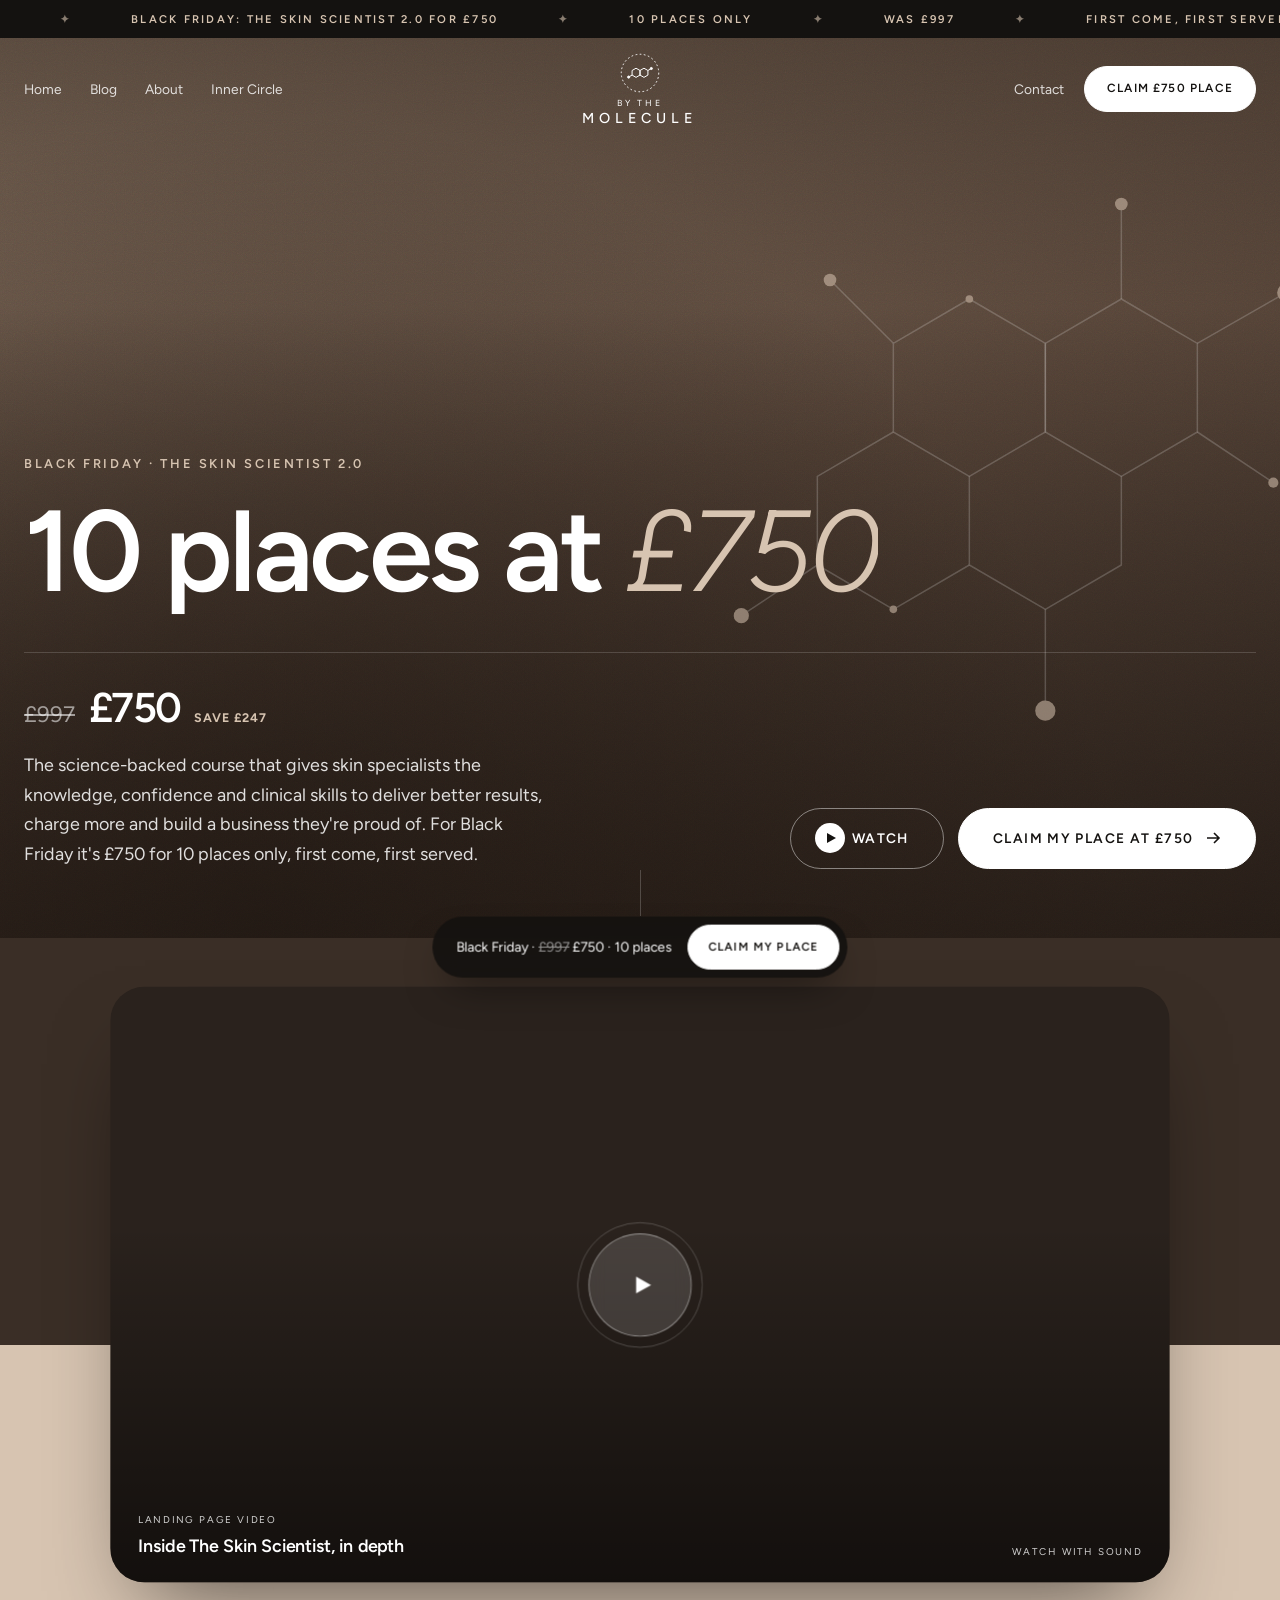
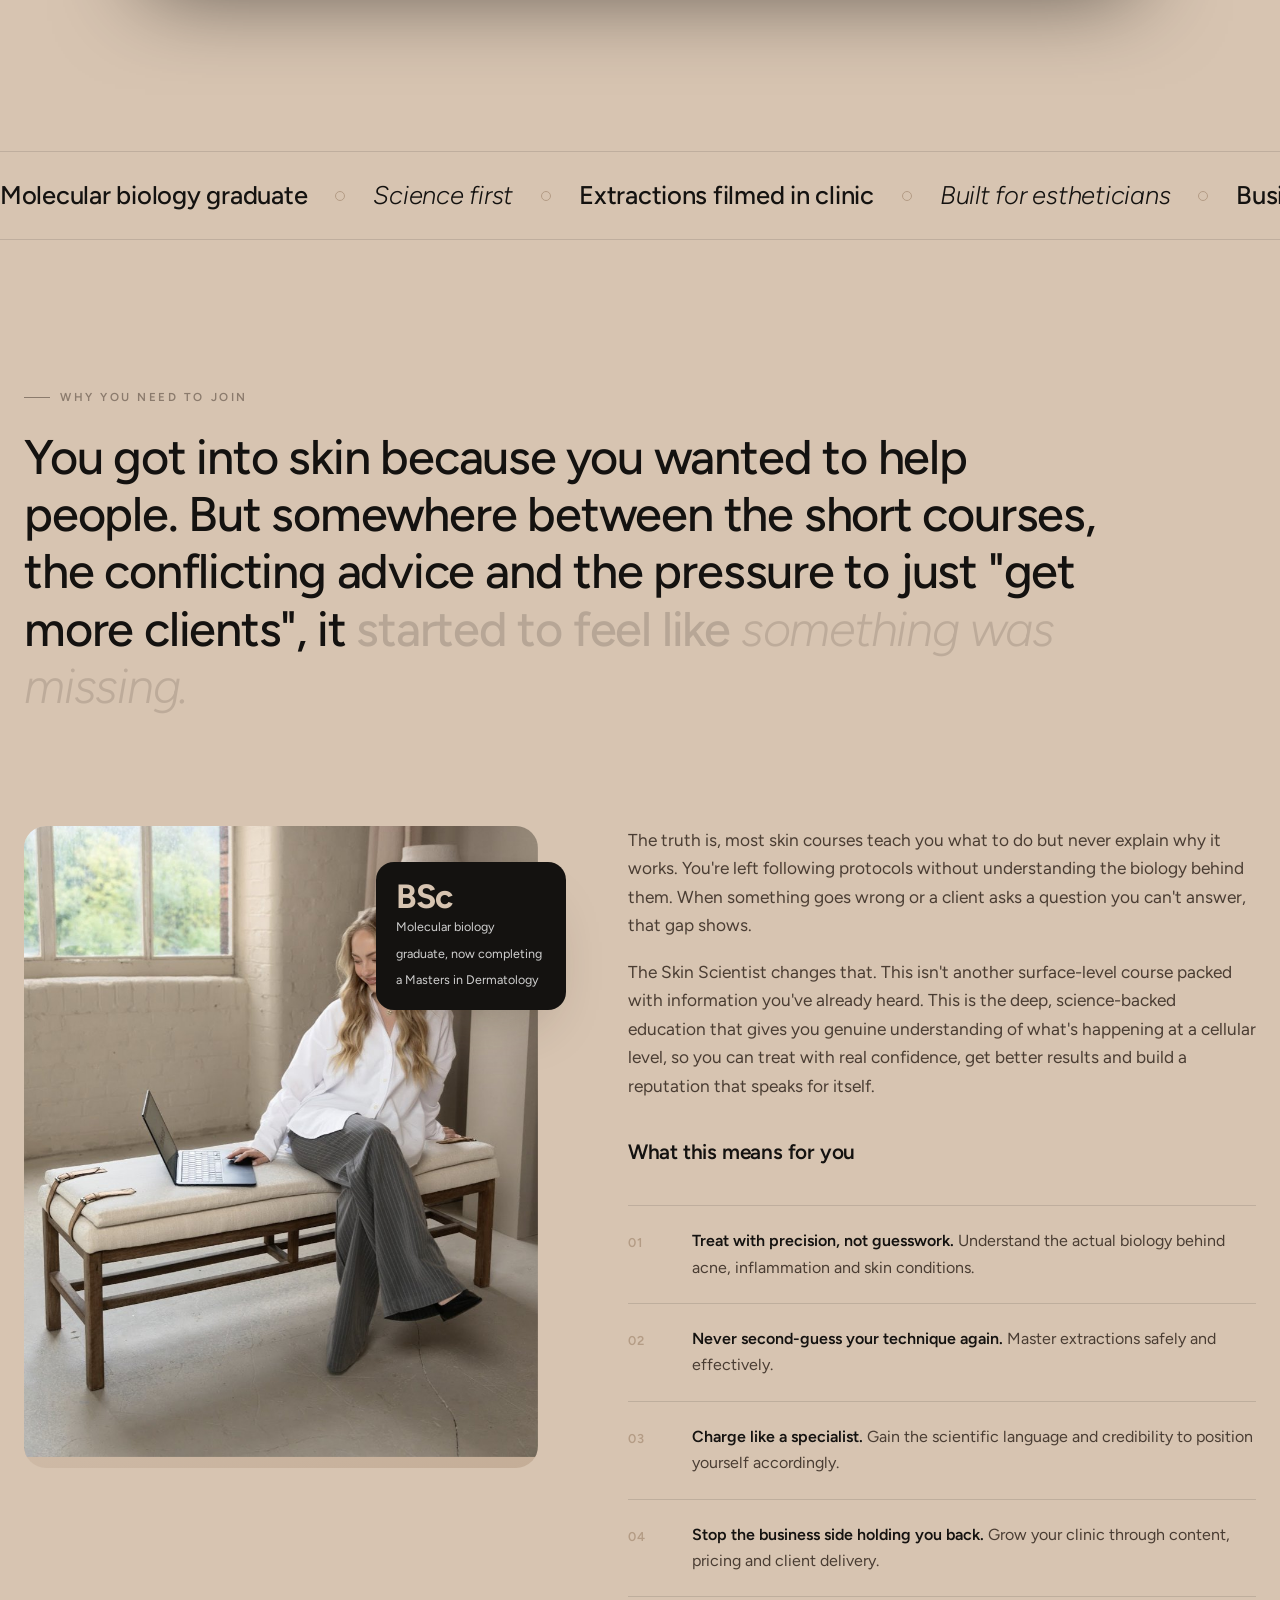
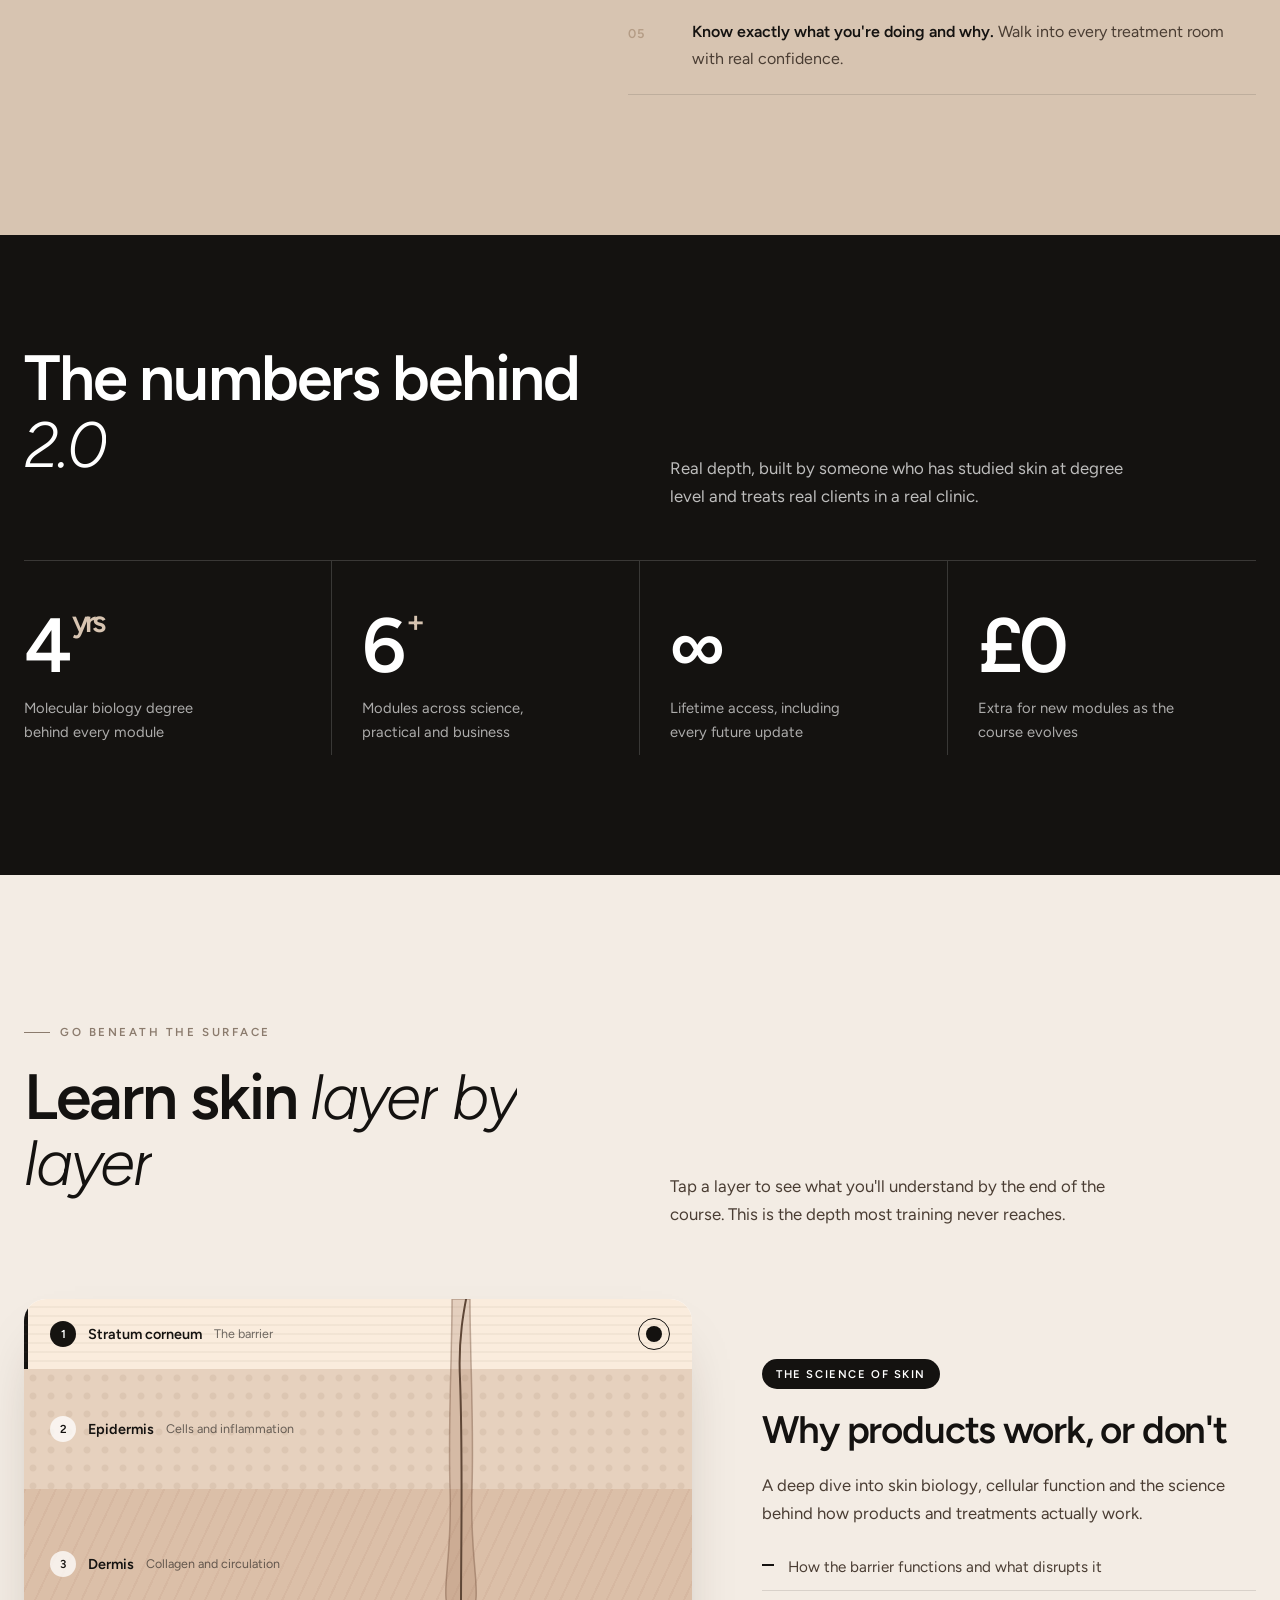
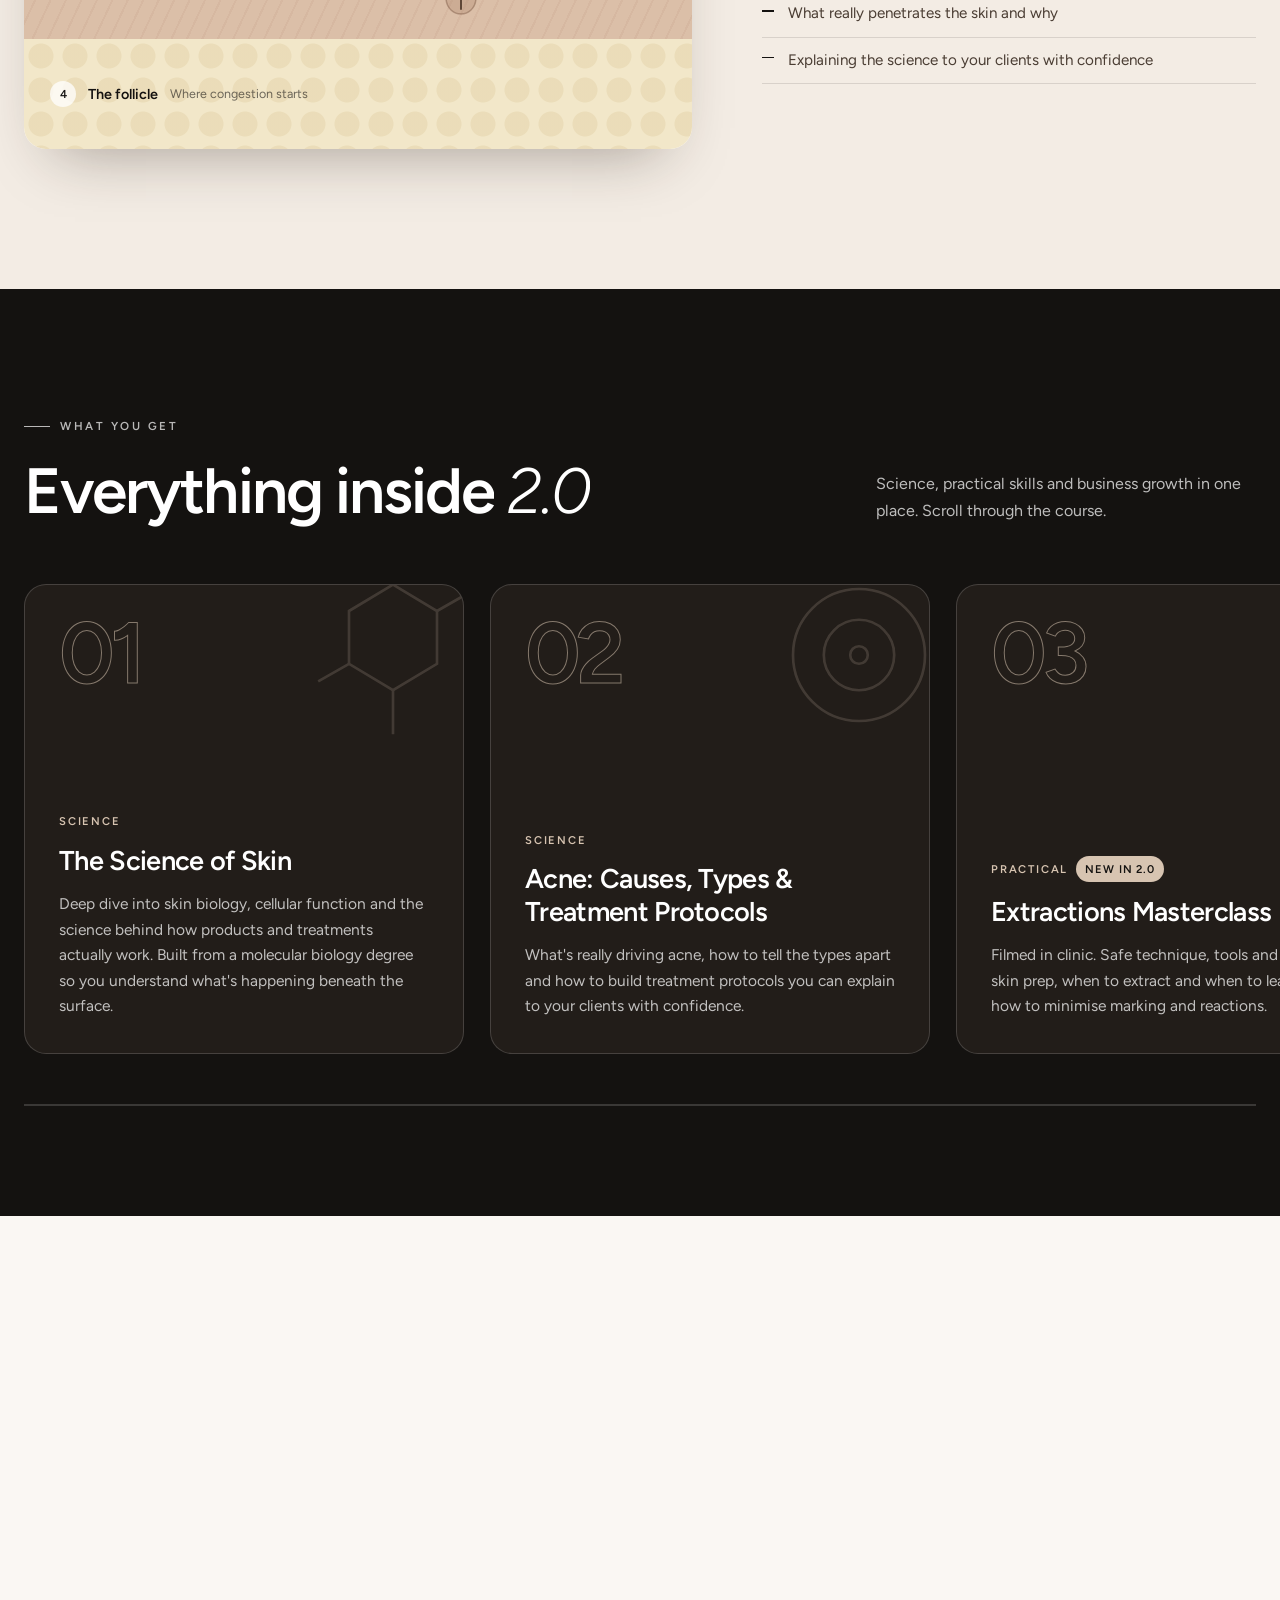
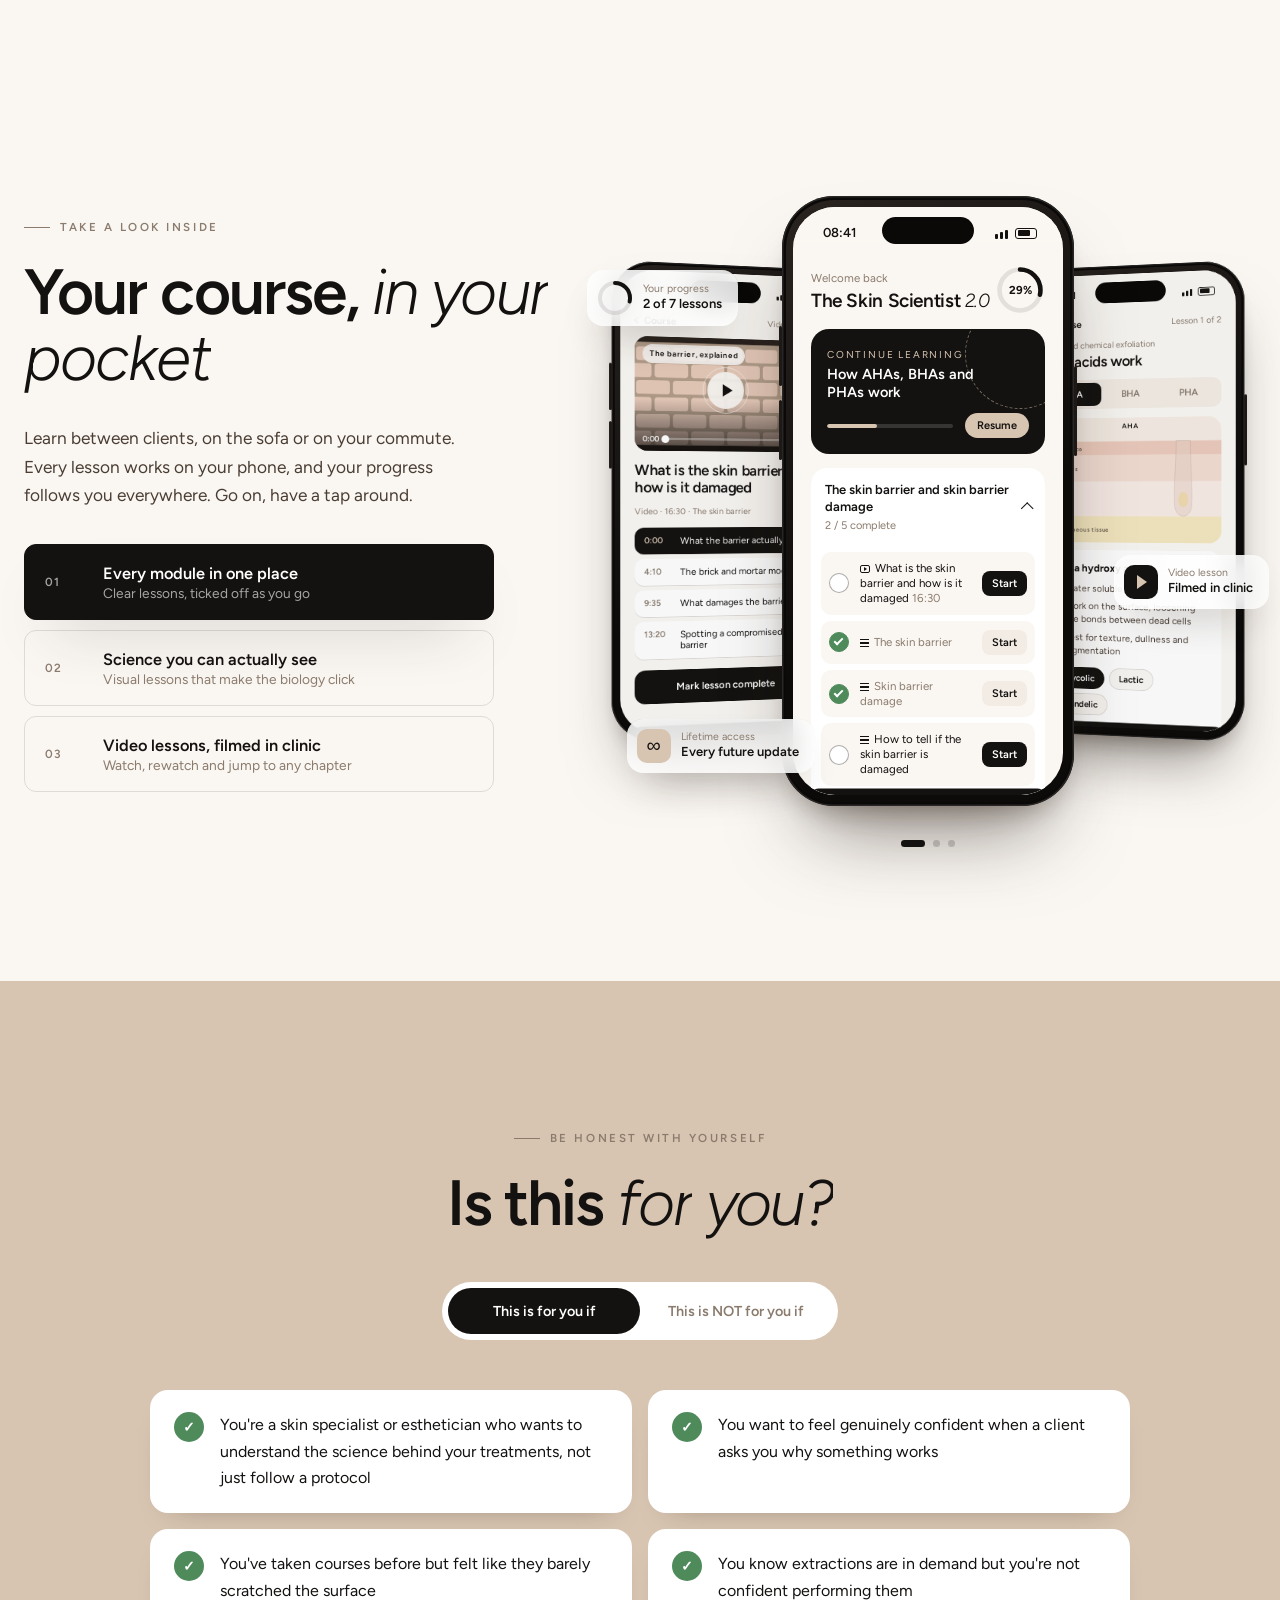
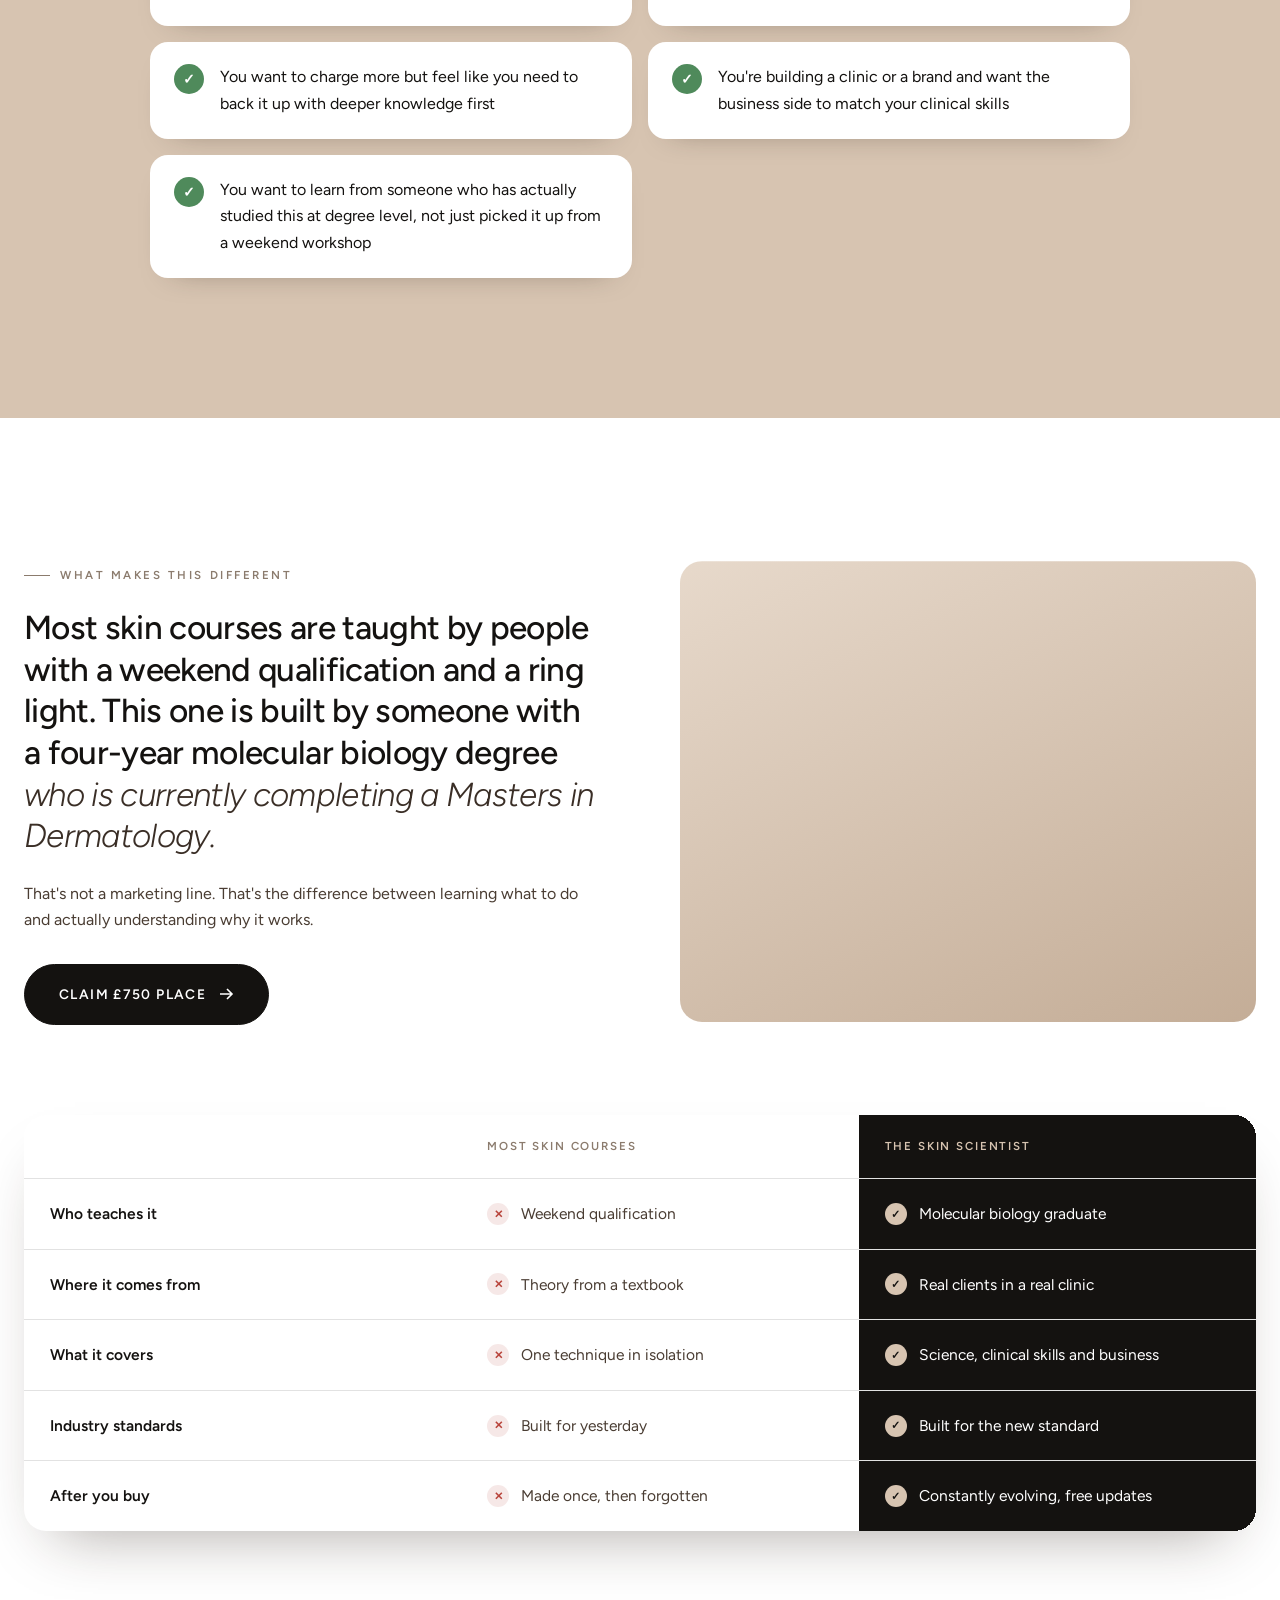
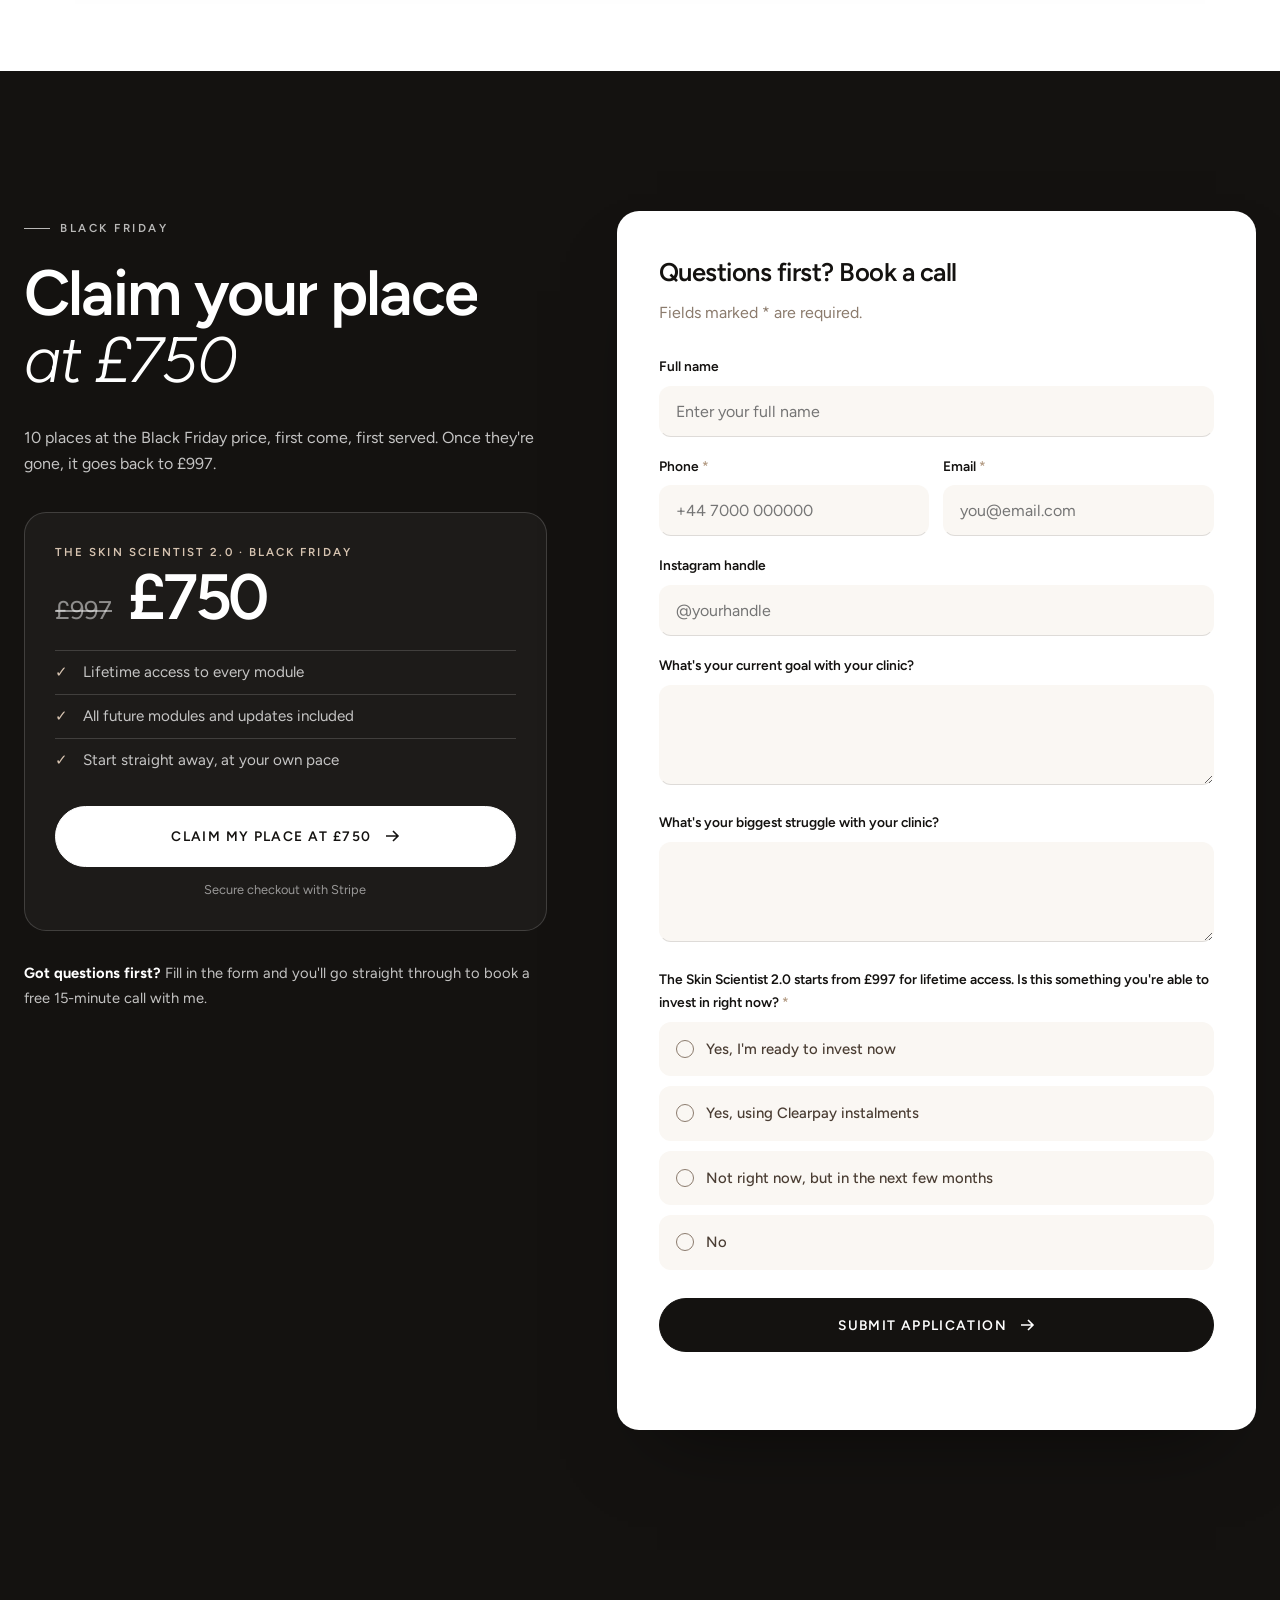
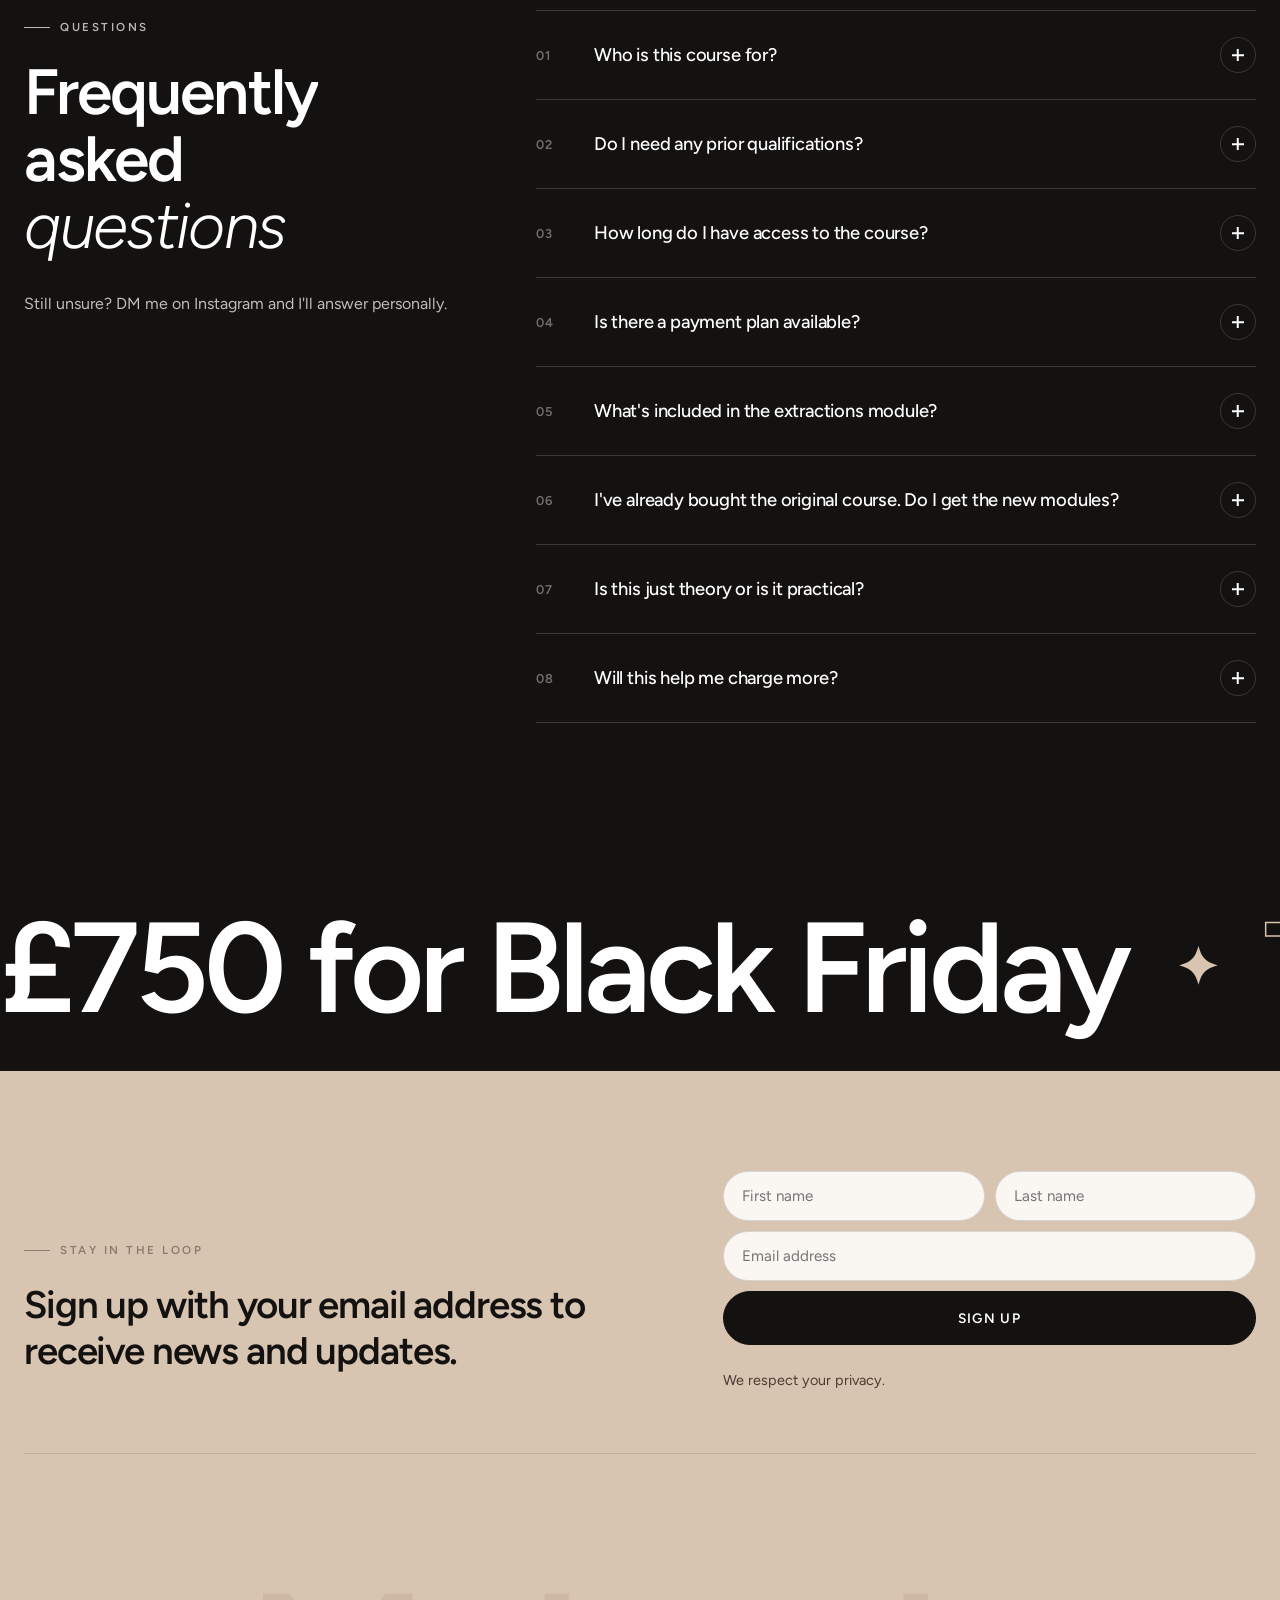
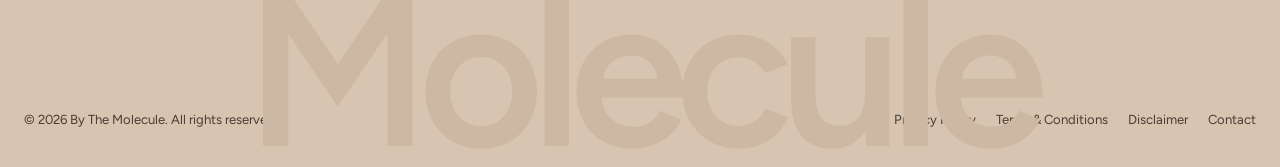
==== commit a71d8a3f: "Course page: Black Friday hero and £750 checkout - Hero now leads with "10 places at £750" (was £997" ====
--- a/skin-scientist/index.html
+++ b/skin-scientist/index.html
@@ -4,7 +4,7 @@
   <meta charset="UTF-8">
   <meta name="viewport" content="width=device-width, initial-scale=1">
   <title>The Skin Scientist 2.0 | By The Molecule</title>
-  <meta name="description" content="The science-backed course that gives skin specialists the knowledge, confidence and clinical skills to deliver better results, charge more and build a business they're proud of.">
+  <meta name="description" content="Black Friday: The Skin Scientist 2.0 for £750 (was £997). 10 places only, first come, first served.">
   <meta property="og:title" content="The Skin Scientist 2.0 | By The Molecule">
   <meta property="og:description" content="Science-backed education for estheticians, built by a molecular biology graduate.">
   <meta property="og:image" content="../assets/img/og-skin-scientist.jpg">
@@ -26,8 +26,8 @@
   <!-- ================= ANNOUNCEMENT ================= -->
   <div class="announce" aria-label="Announcement">
     <div class="announce-track">
-      <span>Coming soon: The Inner Circle</span><span>The Skin Scientist 2.0 is open</span><span>Lifetime access</span><span>Clearpay available</span>
-      <span>Coming soon: The Inner Circle</span><span>The Skin Scientist 2.0 is open</span><span>Lifetime access</span><span>Clearpay available</span>
+      <span>Black Friday: The Skin Scientist 2.0 for £750</span><span>10 places only</span><span>Was £997</span><span>First come, first served</span>
+      <span>Black Friday: The Skin Scientist 2.0 for £750</span><span>10 places only</span><span>Was £997</span><span>First come, first served</span>
     </div>
   </div>
 
@@ -55,7 +55,7 @@
       </a>
       <div class="header-cta">
         <a href="../contact/" class="main-nav-link" style="font-size:.86rem;text-decoration:none;opacity:.82;margin-right:8px">Contact</a>
-        <a href="#enrol" class="btn magnetic">Apply now</a>
+        <a href="#enrol" class="btn magnetic">Claim £750 place</a>
       </div>
     </div>
   </header>
@@ -66,7 +66,7 @@
     <a href="../about/">About</a>
     <a href="../inner-circle/">Inner Circle Members</a>
     <a href="../contact/">Contact</a>
-    <a href="#enrol">Apply now</a>
+    <a href="#enrol">Claim £750 place</a>
   </div>
 
   <main>
@@ -98,12 +98,16 @@
       </svg>
 
       <div class="container">
-        <h1 data-split>The Skin <span class="soft">Scientist</span></h1>
+        <p class="bf-kicker" data-reveal>Black Friday · The Skin Scientist 2.0</p>
+        <h1 data-split>10 places at <span class="soft">£750</span></h1>
         <div class="hero-bottom">
-          <p class="hero-lead" data-reveal>The science-backed course that gives skin specialists the knowledge, confidence and clinical skills to deliver better results, charge more and build a business they're proud of.</p>
+          <div>
+            <div class="bf-hero-price" data-reveal><s>£997</s><b>£750</b><span>Save £247</span></div>
+            <p class="hero-lead" data-reveal>The science-backed course that gives skin specialists the knowledge, confidence and clinical skills to deliver better results, charge more and build a business they're proud of. For Black Friday it's £750 for 10 places only, first come, first served.</p>
+          </div>
           <div class="hero-actions" data-reveal>
             <a href="#watch" class="btn btn--outline magnetic"><span class="play-ic"><svg viewBox="0 0 10 10"><path d="M1 0l9 5-9 5z"/></svg></span>&nbsp;&nbsp;Watch</a>
-            <a href="#enrol" class="btn btn--light magnetic">Apply now
+            <a href="https://buy.stripe.com/bJeaEYc9ddty0h30Cvew80E" class="btn btn--light magnetic">Claim my place at £750
               <svg class="arrow" viewBox="0 0 16 16" fill="none" stroke="currentColor" stroke-width="1.6"><path d="M2 8h12M9 3l5 5-5 5"/></svg>
             </a>
           </div>
@@ -290,7 +294,7 @@
           <article class="m-card m-card--cta">
             <span class="m-tag" style="color:var(--ink);margin-top:0">Ready?</span>
             <h3>Start understanding the why.</h3>
-            <a href="#enrol" class="btn magnetic" style="align-self:flex-start">Apply now
+            <a href="#enrol" class="btn magnetic" style="align-self:flex-start">Claim £750 place
               <svg class="arrow" viewBox="0 0 16 16" fill="none" stroke="currentColor" stroke-width="1.6"><path d="M2 8h12M9 3l5 5-5 5"/></svg>
             </a>
           </article>
@@ -543,7 +547,7 @@
             <span class="eyebrow" data-reveal>What makes this different</span>
             <p class="quote" data-reveal>Most skin courses are taught by people with a weekend qualification and a ring light. This one is built by someone with a four-year molecular biology degree <span class="soft">who is currently completing a Masters in Dermatology.</span></p>
             <p data-reveal>That's not a marketing line. That's the difference between learning what to do and actually understanding why it works.</p>
-            <a href="#enrol" class="btn magnetic" data-reveal style="margin-top:14px">Apply now
+            <a href="#enrol" class="btn magnetic" data-reveal style="margin-top:14px">Claim £750 place
               <svg class="arrow" viewBox="0 0 16 16" fill="none" stroke="currentColor" stroke-width="1.6"><path d="M2 8h12M9 3l5 5-5 5"/></svg>
             </a>
           </div>
@@ -567,23 +571,27 @@
     <section class="section section--dark" id="enrol" data-hide-sticky>
       <div class="container enrol-grid">
         <div class="enrol-side">
-          <span class="eyebrow light" data-reveal>Apply now</span>
-          <h2 data-split>Apply for <span class="soft">your place</span></h2>
-          <p data-reveal>Tell me a little about you and your clinic. I read every application personally.</p>
-          <div class="price-card" data-reveal>
-            <div class="from">The Skin Scientist 2.0 starts from</div>
-            <div class="price">£997</div>
+          <span class="eyebrow light" data-reveal>Black Friday</span>
+          <h2 data-split>Claim your place <span class="soft">at £750</span></h2>
+          <p data-reveal>10 places at the Black Friday price, first come, first served. Once they're gone, it goes back to £997.</p>
+          <div class="price-card bf-card" data-reveal>
+            <div class="from">The Skin Scientist 2.0 · Black Friday</div>
+            <div class="bf-price"><s>£997</s><b>£750</b></div>
             <ul>
               <li>Lifetime access to every module</li>
               <li>All future modules and updates included</li>
-              <li>Split it with Clearpay, interest-free</li>
+              <li>Start straight away, at your own pace</li>
             </ul>
-          </div>
-          <p class="next-steps" data-reveal><b>What happens next?</b> Submit your application and you'll go straight through to book a free 15-minute call with me, so we can make sure The Skin Scientist is the right fit for you.</p>
+            <a href="https://buy.stripe.com/bJeaEYc9ddty0h30Cvew80E" class="btn btn--light btn--block magnetic" style="margin-top:24px">Claim my place at £750
+              <svg class="arrow" viewBox="0 0 16 16" fill="none" stroke="currentColor" stroke-width="1.6"><path d="M2 8h12M9 3l5 5-5 5"/></svg>
+            </a>
+            <p class="bf-secure">Secure checkout with Stripe</p>
+          </div>
+          <p class="next-steps" data-reveal><b>Got questions first?</b> Fill in the form and you'll go straight through to book a free 15-minute call with me.</p>
         </div>
 
         <div class="form-card" data-reveal>
-          <h3>Your application</h3>
+          <h3>Questions first? Book a call</h3>
           <p class="form-intro">Fields marked * are required.</p>
           <form data-form="enrol">
             <div class="field">
@@ -658,9 +666,9 @@
 
     <!-- ================= BIG CTA MARQUEE ================= -->
     <div class="big-marquee">
-      <a href="#enrol" class="big-marquee-track" aria-label="Apply now">
-        <span>Apply now</span><span class="outline">The Skin Scientist</span><span>Apply now</span><span class="outline">The Skin Scientist</span>
-        <span>Apply now</span><span class="outline">The Skin Scientist</span><span>Apply now</span><span class="outline">The Skin Scientist</span>
+      <a href="#enrol" class="big-marquee-track" aria-label="Claim your Black Friday place">
+        <span>£750 for Black Friday</span><span class="outline">The Skin Scientist</span><span>£750 for Black Friday</span><span class="outline">The Skin Scientist</span>
+        <span>£750 for Black Friday</span><span class="outline">The Skin Scientist</span><span>£750 for Black Friday</span><span class="outline">The Skin Scientist</span>
       </a>
     </div>
 
@@ -696,8 +704,8 @@
   </footer>
 
   <div class="sticky-cta">
-    <span>The Skin Scientist 2.0 · Lifetime access</span>
-    <a href="#enrol" class="btn btn--light">Apply now</a>
+    <span>Black Friday · <s>£997</s> £750 · 10 places</span>
+    <a href="https://buy.stripe.com/bJeaEYc9ddty0h30Cvew80E" class="btn btn--light">Claim my place</a>
   </div>
 
   <script src="../assets/js/vendor/gsap.min.js"></script>
--- a/assets/css/styles.css
+++ b/assets/css/styles.css
@@ -483,7 +483,7 @@
 .next-steps b { color: var(--white); }
 
 .form-card { background: var(--white); color: var(--cocoa); border-radius: var(--r); padding: 46px 42px; box-shadow: 0 40px 80px -40px rgba(0, 0, 0, 0.5); position: relative; overflow: hidden; }
-.form-card h3 { font-size: 1.6rem; letter-spacing: -0.02em; }
+.form-card h3 { font-size: 1.6rem; letter-spacing: -0.02em; color: var(--ink); }
 .form-card .form-intro { color: var(--muted); margin-bottom: 28px; }
 .field { position: relative; margin-bottom: 18px; }
 .field label { display: block; font-weight: 600; font-size: 0.86rem; color: var(--ink); margin-bottom: 8px; }
@@ -731,3 +731,15 @@
   .sticky-cta { padding: 6px; }
   .big-marquee { padding: 28px 0; }
 }
+
+/* ---------- Black Friday (course page) ---------- */
+.bf-kicker { margin: 0 0 18px; font-size: .8rem; font-weight: 600; letter-spacing: .2em; text-transform: uppercase; color: var(--sand); }
+.bf-hero-price { display: flex; align-items: baseline; gap: 14px; margin-bottom: 16px; color: var(--white); }
+.bf-hero-price s { font-size: 1.4rem; color: rgba(255,255,255,.55); }
+.bf-hero-price b { font-size: 2.6rem; font-weight: 600; letter-spacing: -.04em; line-height: 1; }
+.bf-hero-price span { font-size: .78rem; font-weight: 700; letter-spacing: .08em; text-transform: uppercase; color: var(--sand); }
+.bf-card .bf-price { display: flex; align-items: baseline; gap: 16px; }
+.bf-card .bf-price s { font-size: 1.6rem; color: rgba(255,255,255,.5); }
+.bf-card .bf-price b { font-size: 4rem; font-weight: 600; letter-spacing: -.05em; color: var(--white); line-height: 1.1; }
+.bf-secure { margin: 12px 0 0; text-align: center; font-size: .8rem; color: rgba(255,255,255,.55); }
+.sticky-cta s { opacity: .55; }
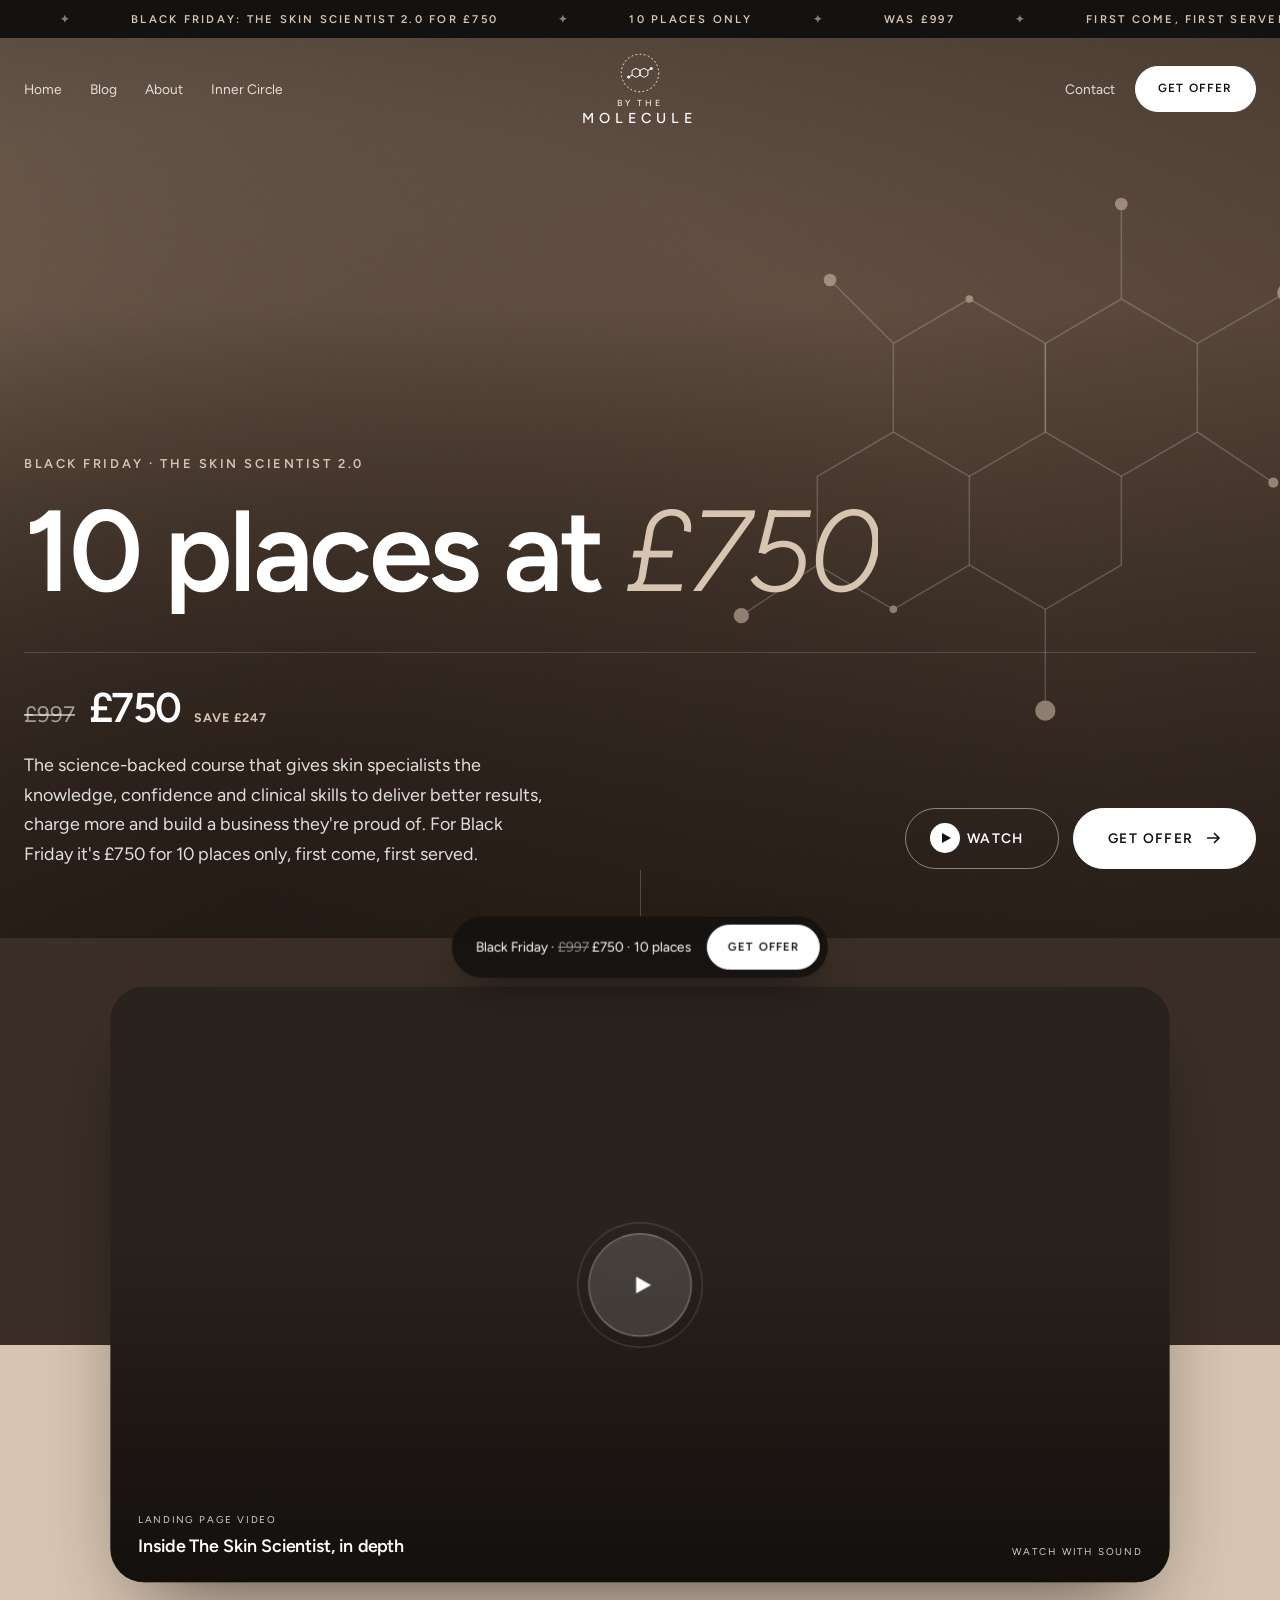
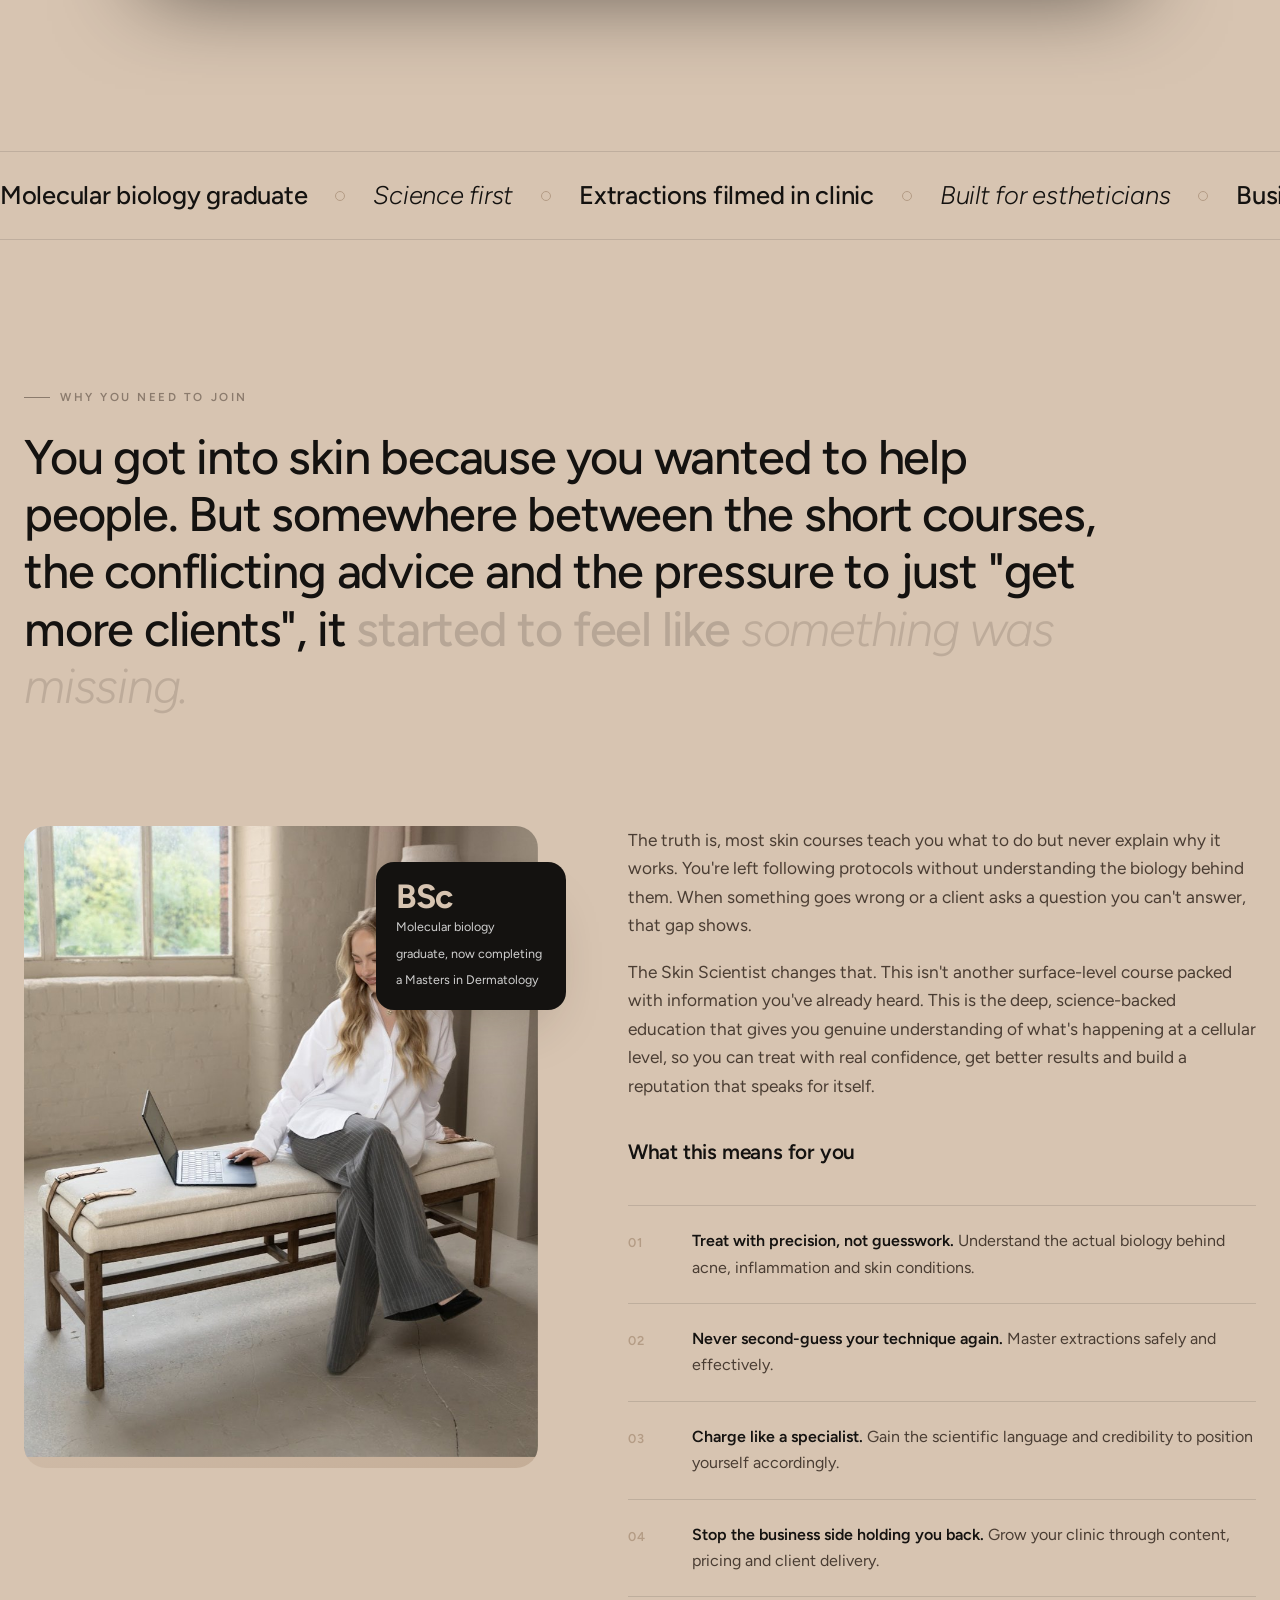
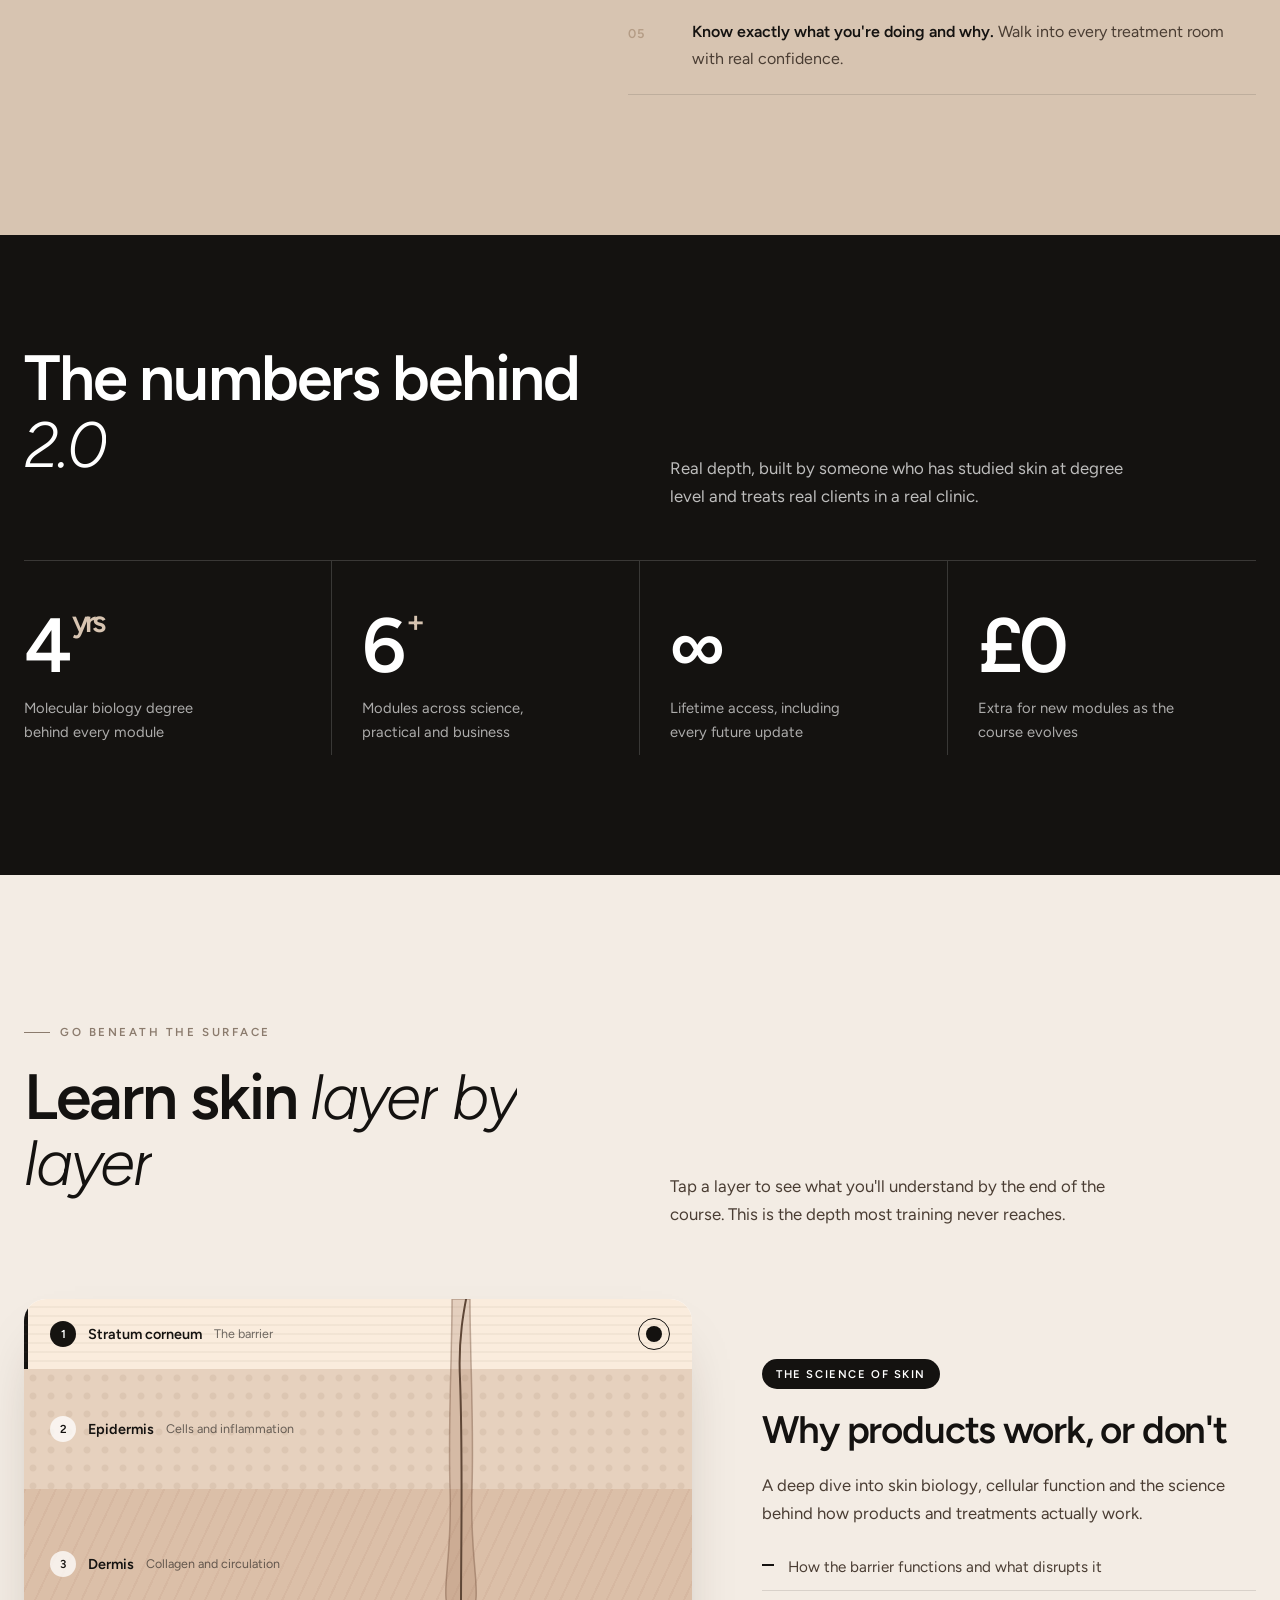
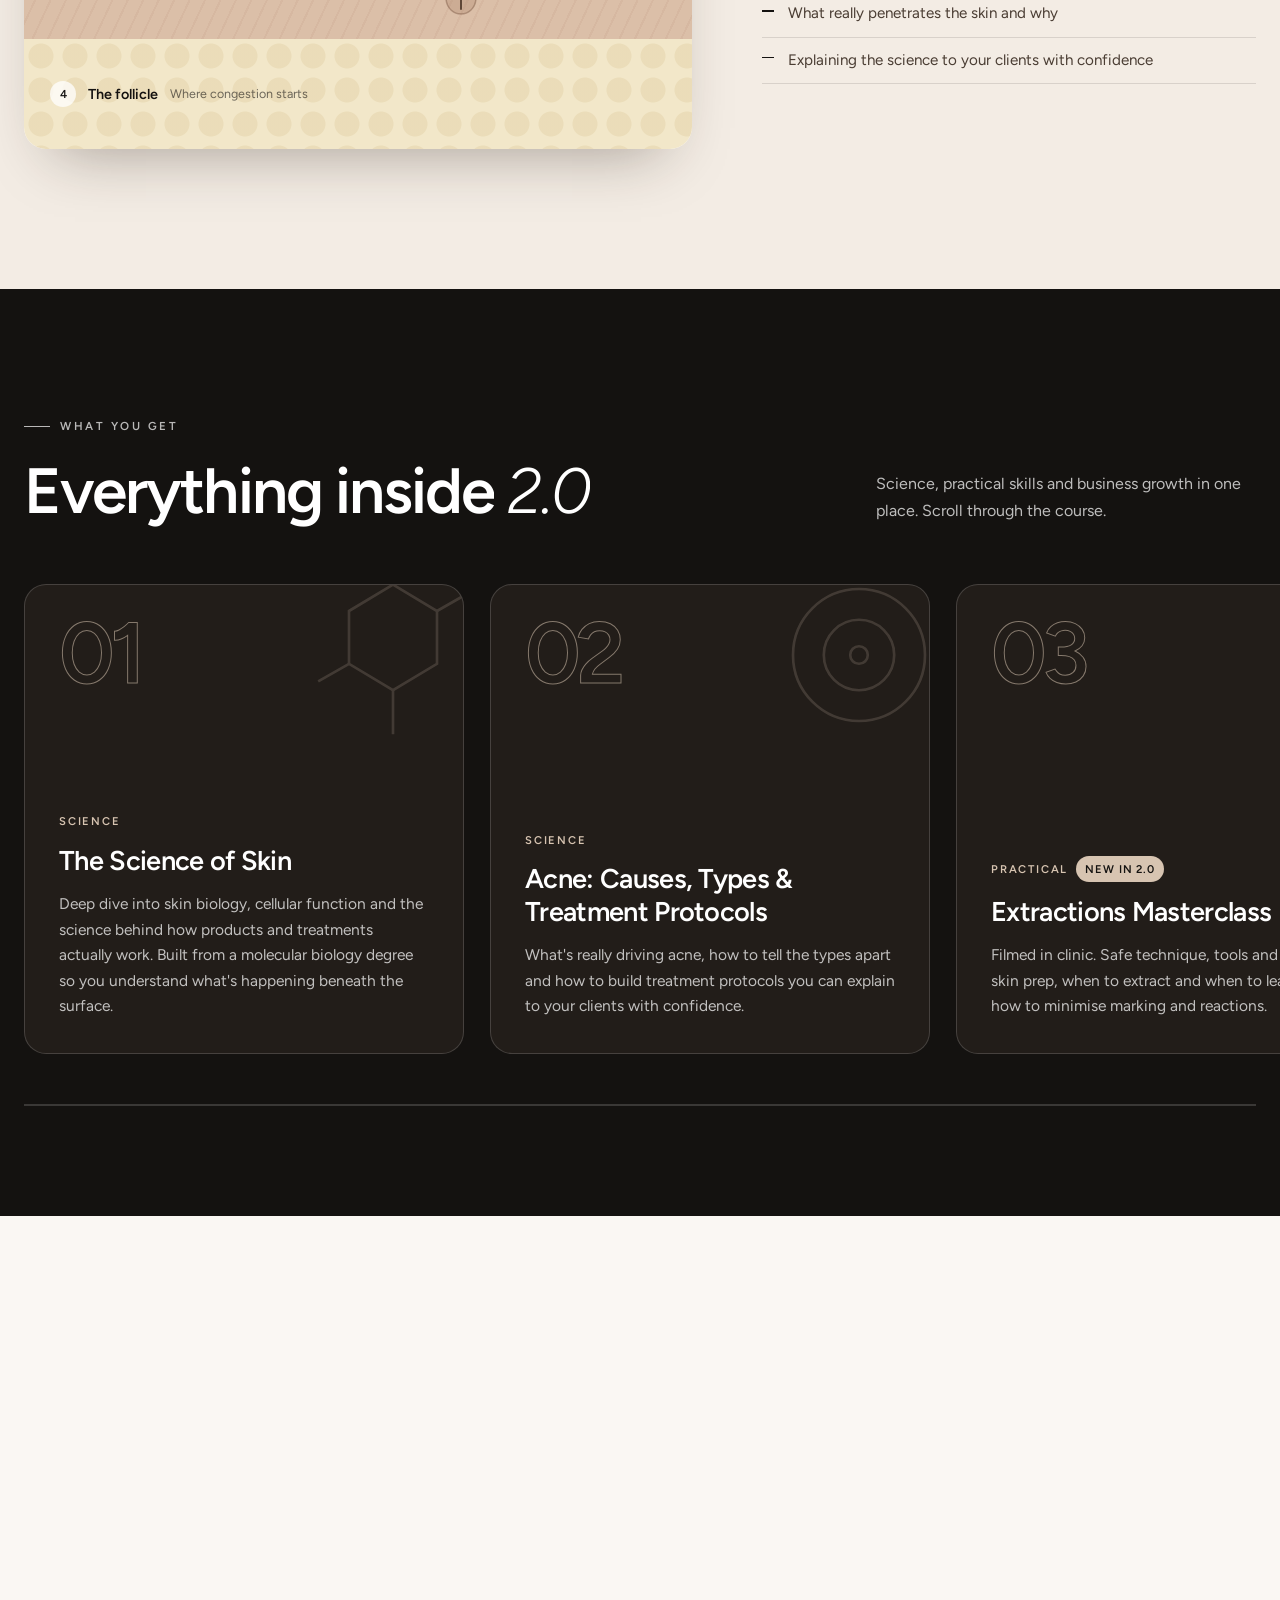
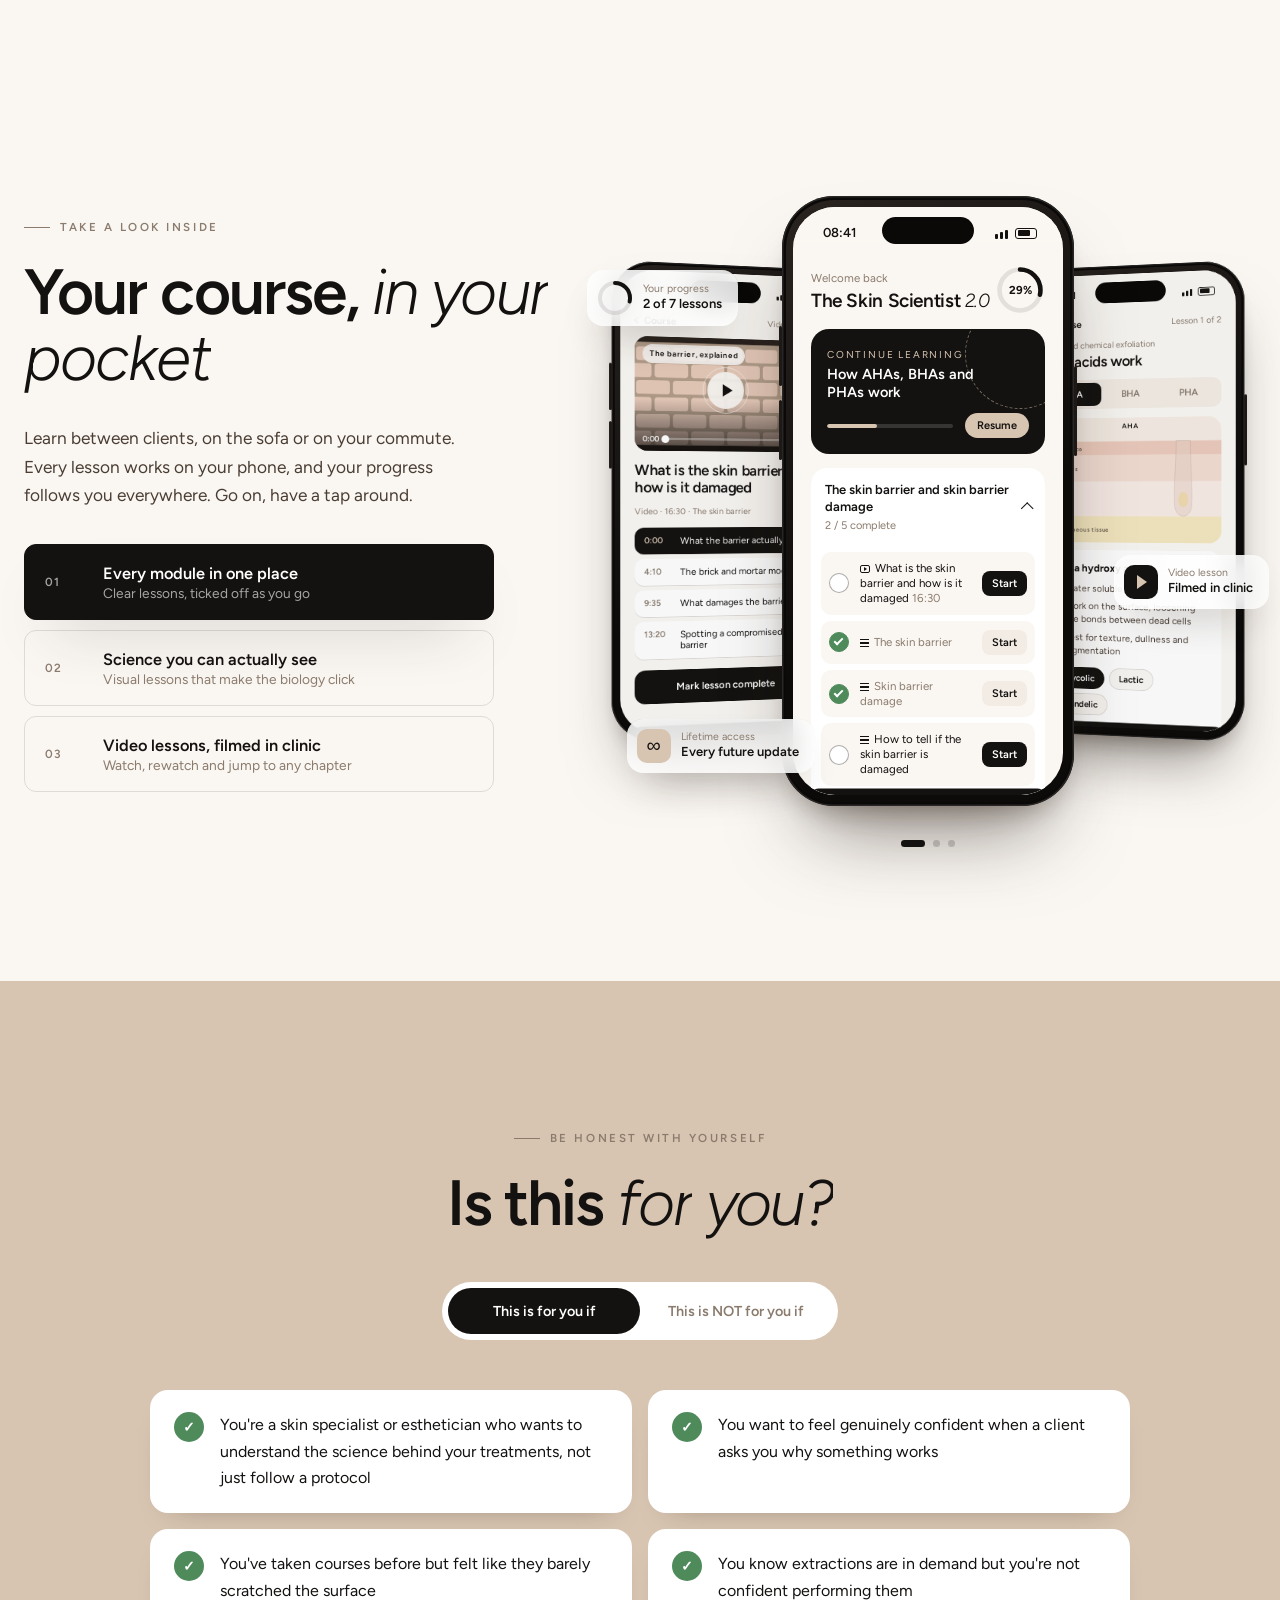
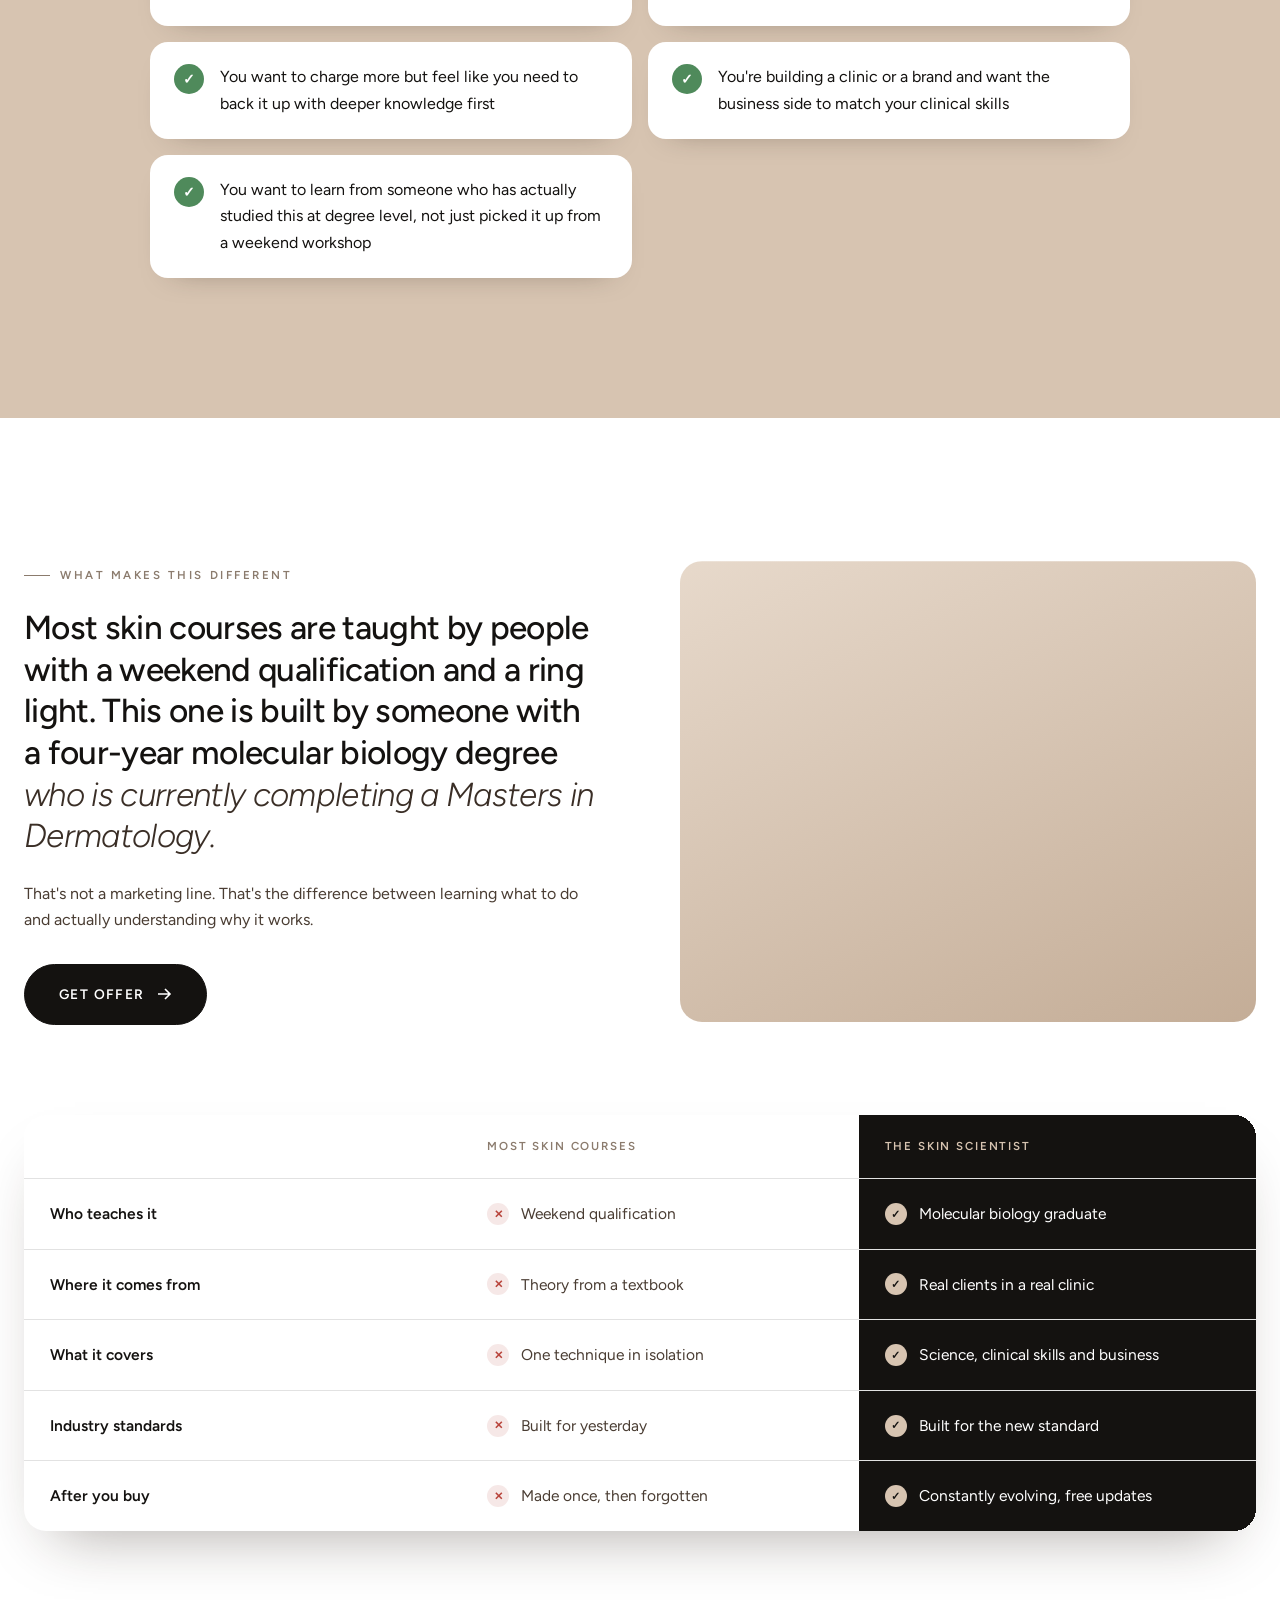
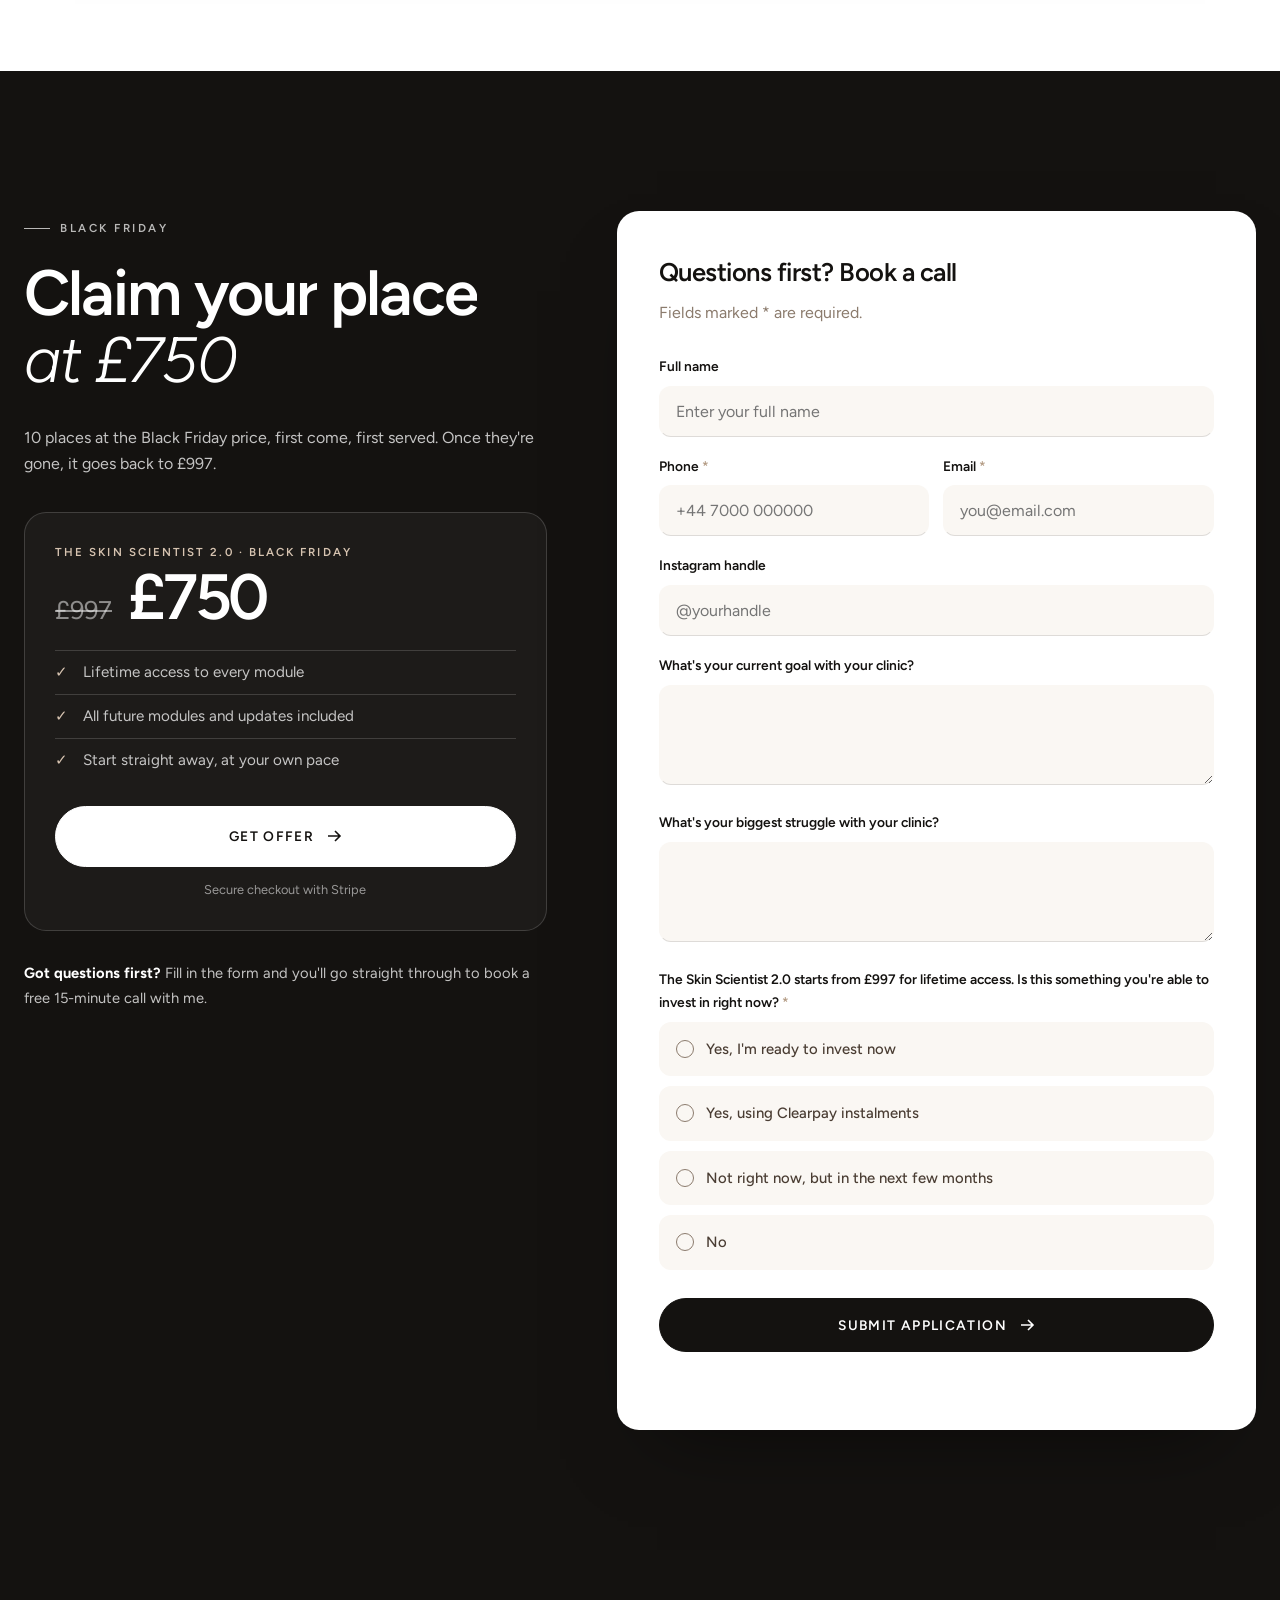
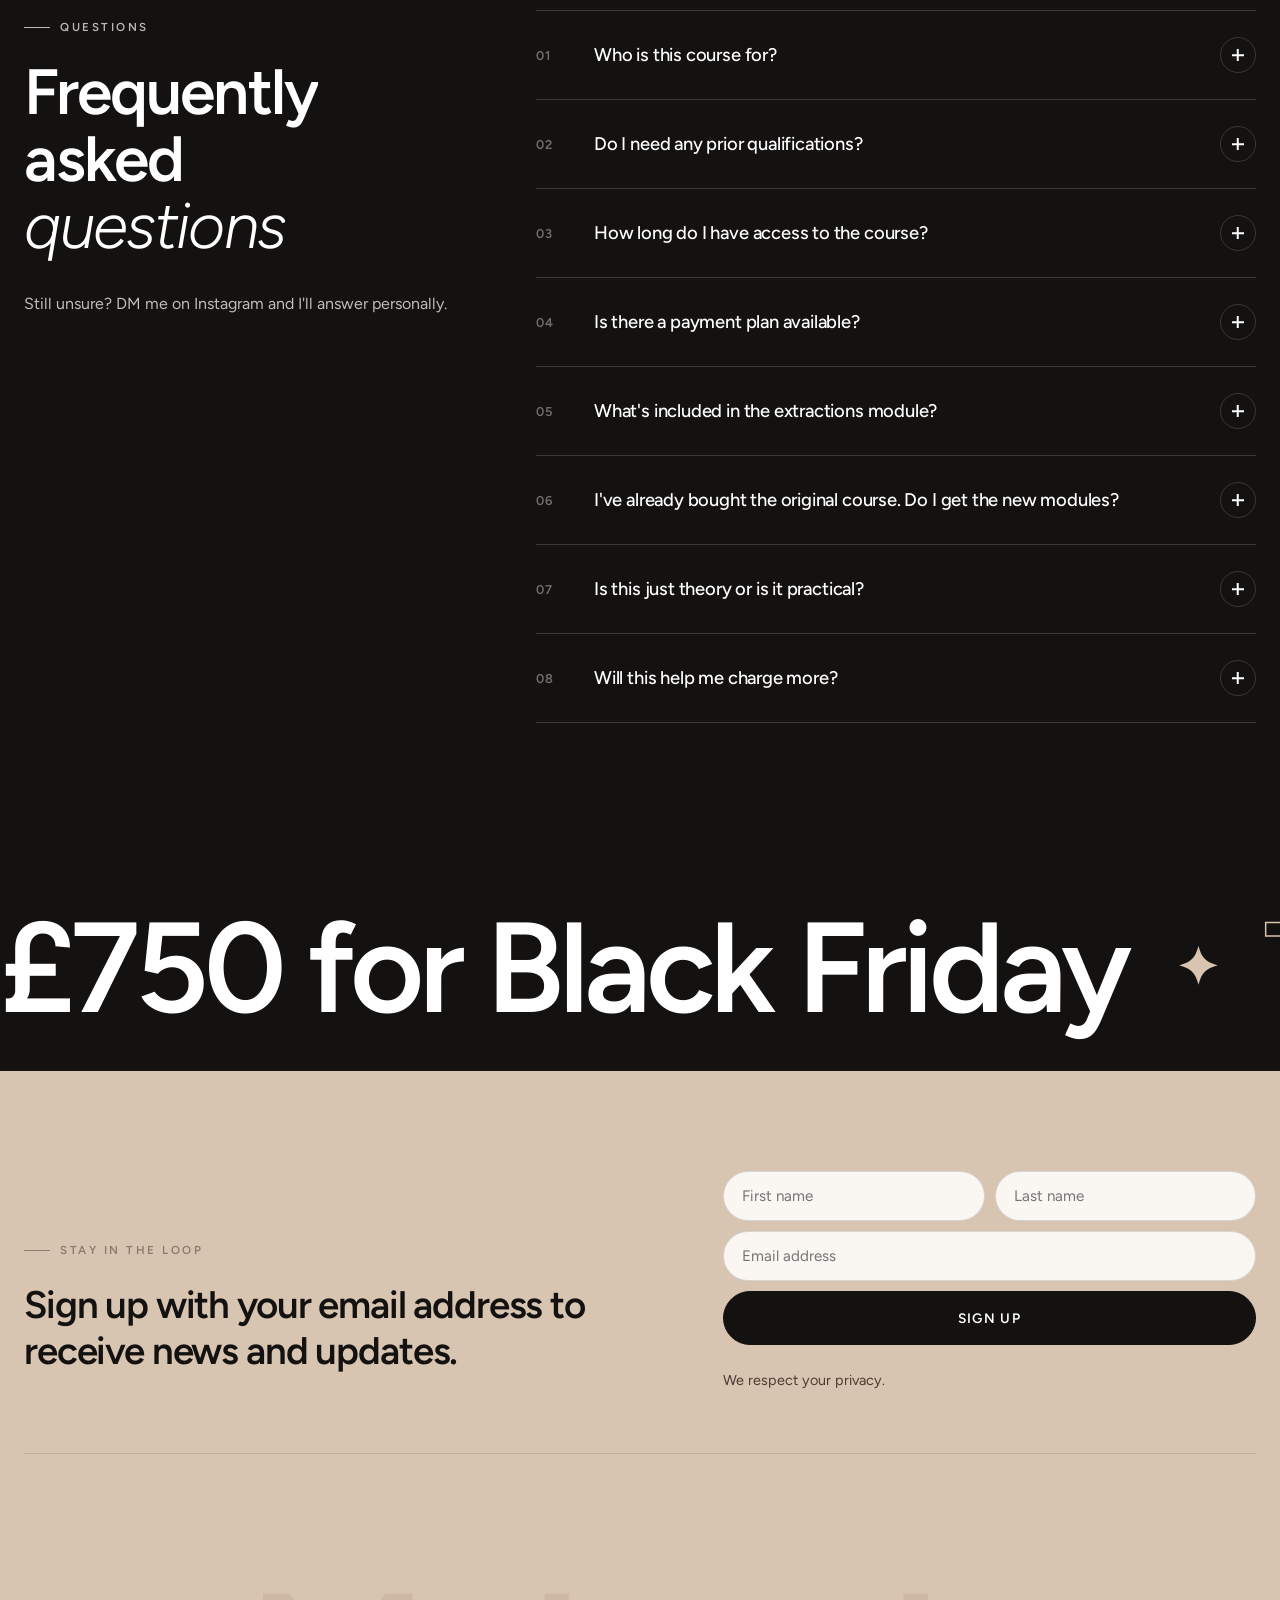
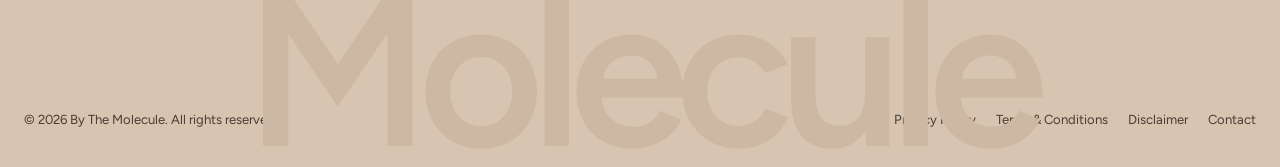
==== commit 03e14c27: "Course page: Black Friday buttons now say "Get offer" Co-Authored-By: Claude Opus 5.5 <noreply@anthr" ====
--- a/skin-scientist/index.html
+++ b/skin-scientist/index.html
@@ -55,7 +55,7 @@
       </a>
       <div class="header-cta">
         <a href="../contact/" class="main-nav-link" style="font-size:.86rem;text-decoration:none;opacity:.82;margin-right:8px">Contact</a>
-        <a href="#enrol" class="btn magnetic">Claim £750 place</a>
+        <a href="#enrol" class="btn magnetic">Get offer</a>
       </div>
     </div>
   </header>
@@ -66,7 +66,7 @@
     <a href="../about/">About</a>
     <a href="../inner-circle/">Inner Circle Members</a>
     <a href="../contact/">Contact</a>
-    <a href="#enrol">Claim £750 place</a>
+    <a href="#enrol">Get offer</a>
   </div>
 
   <main>
@@ -107,7 +107,7 @@
           </div>
           <div class="hero-actions" data-reveal>
             <a href="#watch" class="btn btn--outline magnetic"><span class="play-ic"><svg viewBox="0 0 10 10"><path d="M1 0l9 5-9 5z"/></svg></span>&nbsp;&nbsp;Watch</a>
-            <a href="https://buy.stripe.com/bJeaEYc9ddty0h30Cvew80E" class="btn btn--light magnetic">Claim my place at £750
+            <a href="https://buy.stripe.com/bJeaEYc9ddty0h30Cvew80E" class="btn btn--light magnetic">Get offer
               <svg class="arrow" viewBox="0 0 16 16" fill="none" stroke="currentColor" stroke-width="1.6"><path d="M2 8h12M9 3l5 5-5 5"/></svg>
             </a>
           </div>
@@ -294,7 +294,7 @@
           <article class="m-card m-card--cta">
             <span class="m-tag" style="color:var(--ink);margin-top:0">Ready?</span>
             <h3>Start understanding the why.</h3>
-            <a href="#enrol" class="btn magnetic" style="align-self:flex-start">Claim £750 place
+            <a href="#enrol" class="btn magnetic" style="align-self:flex-start">Get offer
               <svg class="arrow" viewBox="0 0 16 16" fill="none" stroke="currentColor" stroke-width="1.6"><path d="M2 8h12M9 3l5 5-5 5"/></svg>
             </a>
           </article>
@@ -547,7 +547,7 @@
             <span class="eyebrow" data-reveal>What makes this different</span>
             <p class="quote" data-reveal>Most skin courses are taught by people with a weekend qualification and a ring light. This one is built by someone with a four-year molecular biology degree <span class="soft">who is currently completing a Masters in Dermatology.</span></p>
             <p data-reveal>That's not a marketing line. That's the difference between learning what to do and actually understanding why it works.</p>
-            <a href="#enrol" class="btn magnetic" data-reveal style="margin-top:14px">Claim £750 place
+            <a href="#enrol" class="btn magnetic" data-reveal style="margin-top:14px">Get offer
               <svg class="arrow" viewBox="0 0 16 16" fill="none" stroke="currentColor" stroke-width="1.6"><path d="M2 8h12M9 3l5 5-5 5"/></svg>
             </a>
           </div>
@@ -582,7 +582,7 @@
               <li>All future modules and updates included</li>
               <li>Start straight away, at your own pace</li>
             </ul>
-            <a href="https://buy.stripe.com/bJeaEYc9ddty0h30Cvew80E" class="btn btn--light btn--block magnetic" style="margin-top:24px">Claim my place at £750
+            <a href="https://buy.stripe.com/bJeaEYc9ddty0h30Cvew80E" class="btn btn--light btn--block magnetic" style="margin-top:24px">Get offer
               <svg class="arrow" viewBox="0 0 16 16" fill="none" stroke="currentColor" stroke-width="1.6"><path d="M2 8h12M9 3l5 5-5 5"/></svg>
             </a>
             <p class="bf-secure">Secure checkout with Stripe</p>
@@ -666,7 +666,7 @@
 
     <!-- ================= BIG CTA MARQUEE ================= -->
     <div class="big-marquee">
-      <a href="#enrol" class="big-marquee-track" aria-label="Claim your Black Friday place">
+      <a href="#enrol" class="big-marquee-track" aria-label="Get the Black Friday offer">
         <span>£750 for Black Friday</span><span class="outline">The Skin Scientist</span><span>£750 for Black Friday</span><span class="outline">The Skin Scientist</span>
         <span>£750 for Black Friday</span><span class="outline">The Skin Scientist</span><span>£750 for Black Friday</span><span class="outline">The Skin Scientist</span>
       </a>
@@ -705,7 +705,7 @@
 
   <div class="sticky-cta">
     <span>Black Friday · <s>£997</s> £750 · 10 places</span>
-    <a href="https://buy.stripe.com/bJeaEYc9ddty0h30Cvew80E" class="btn btn--light">Claim my place</a>
+    <a href="https://buy.stripe.com/bJeaEYc9ddty0h30Cvew80E" class="btn btn--light">Get offer</a>
   </div>
 
   <script src="../assets/js/vendor/gsap.min.js"></script>
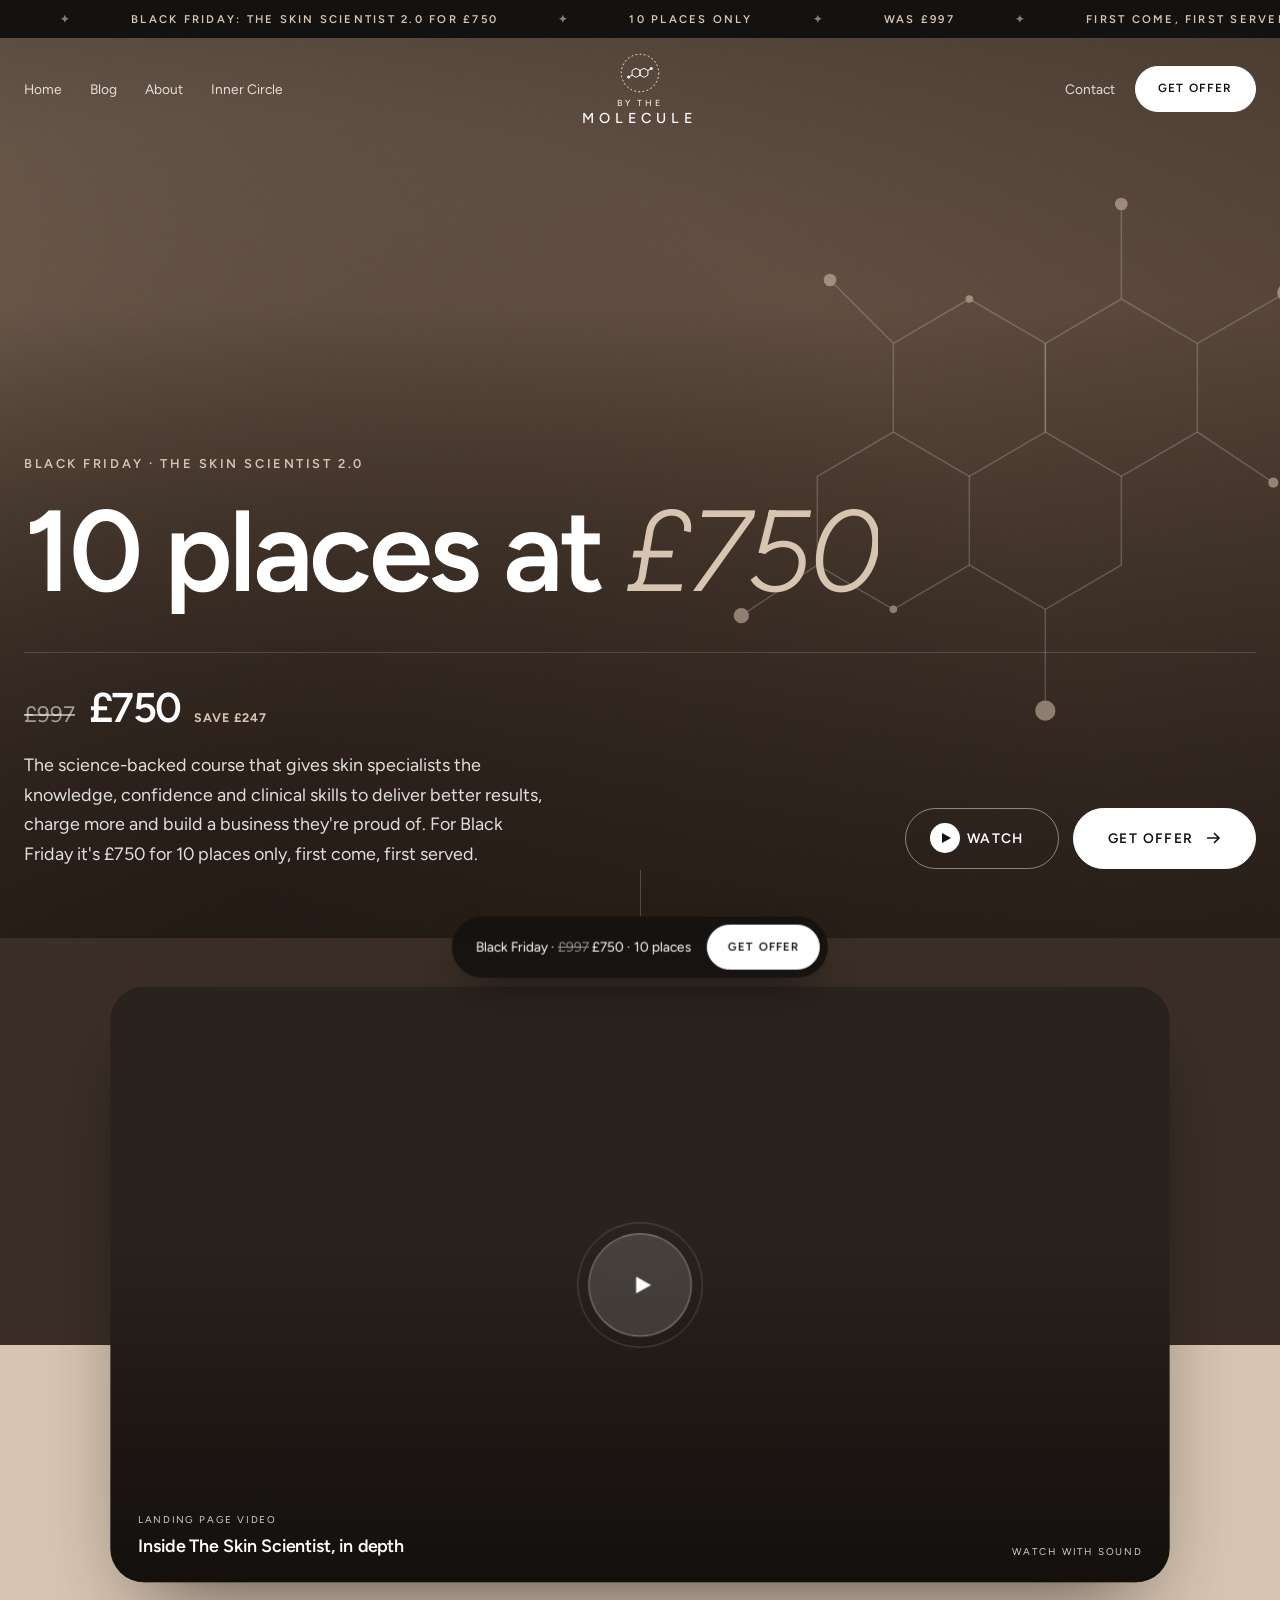
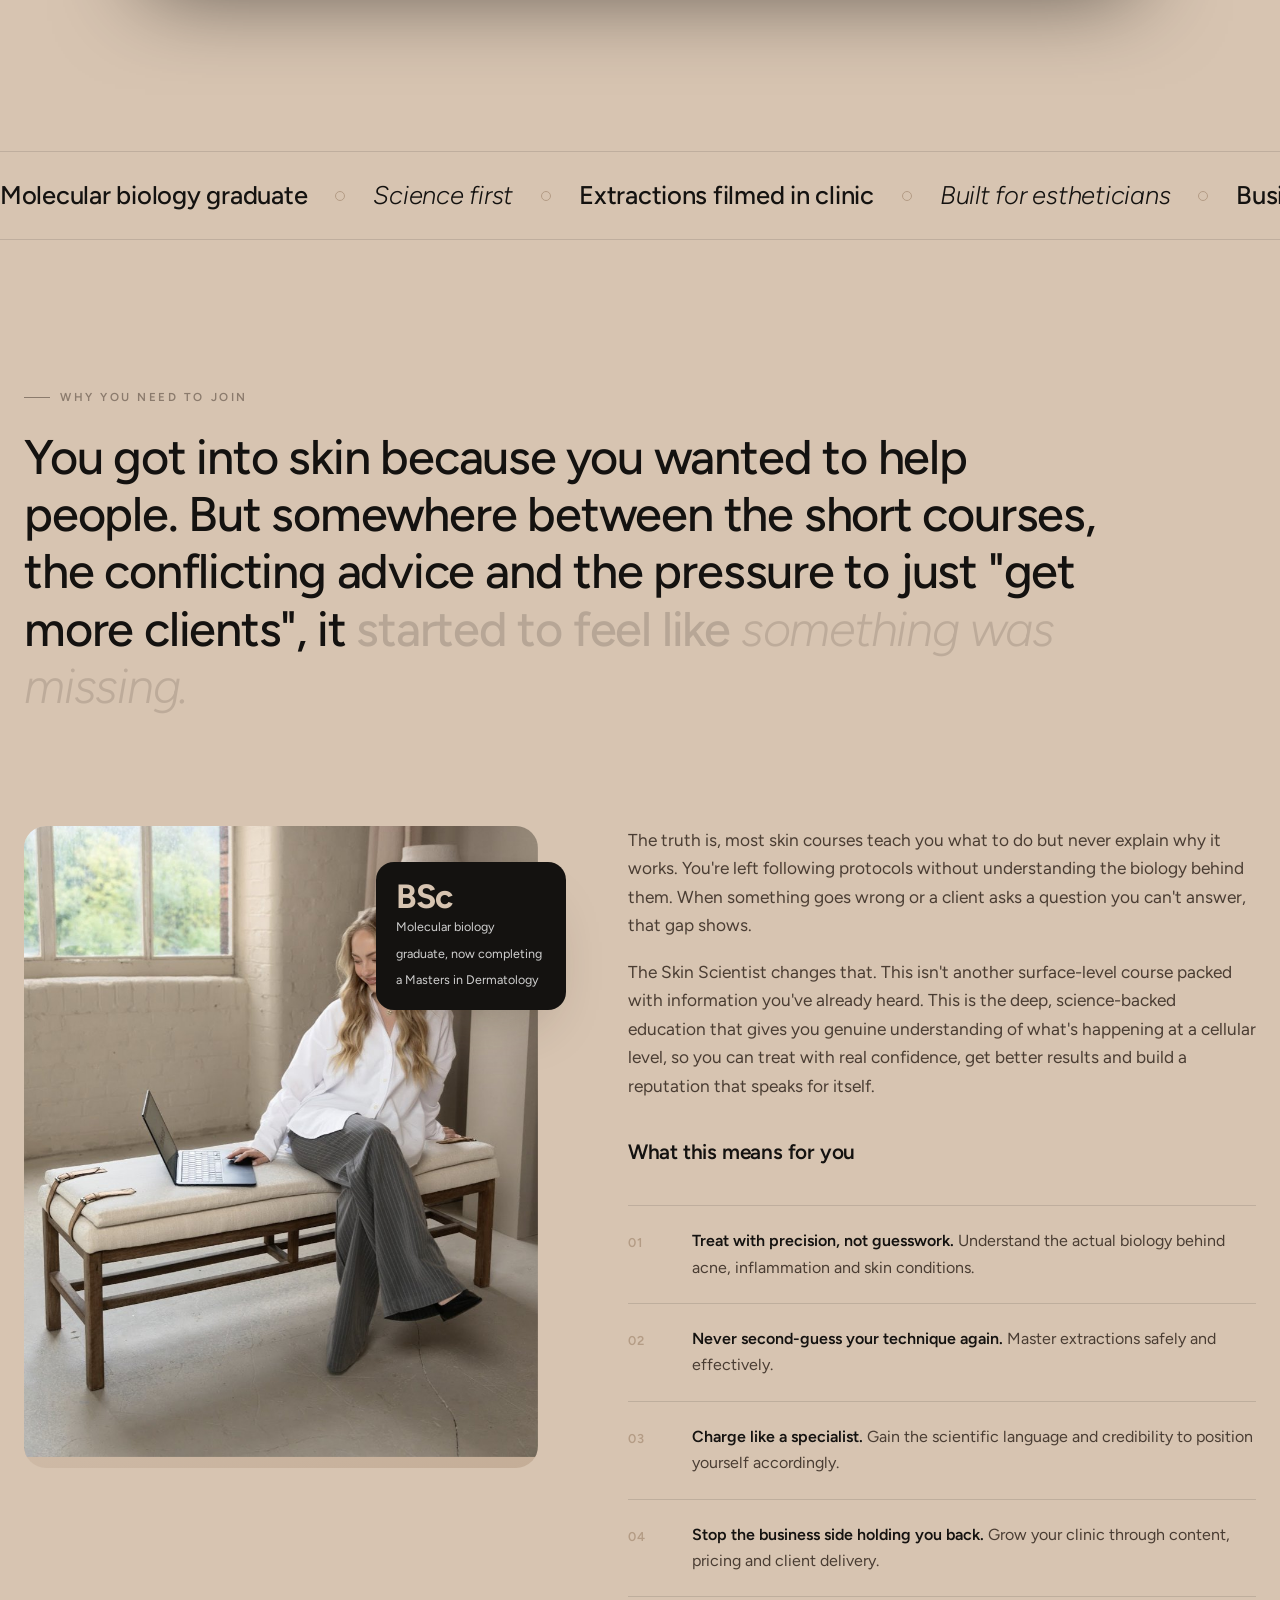
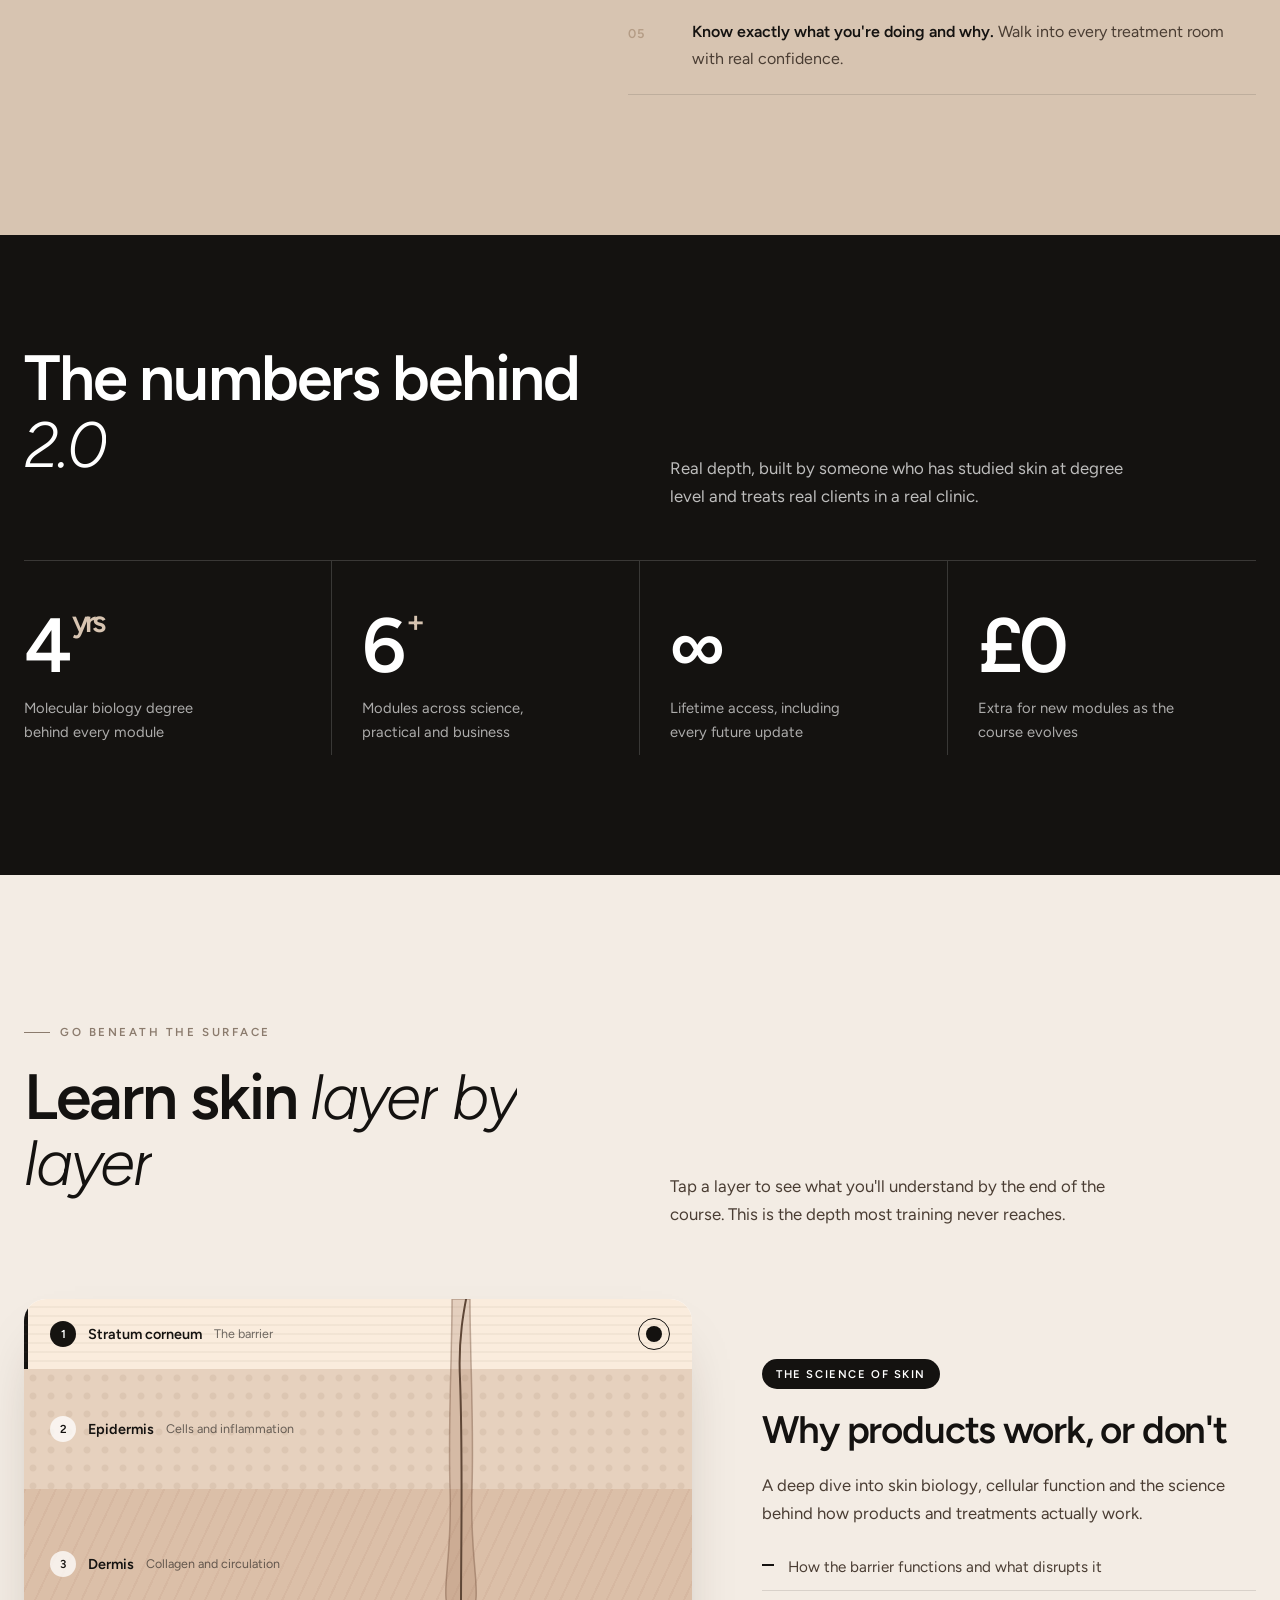
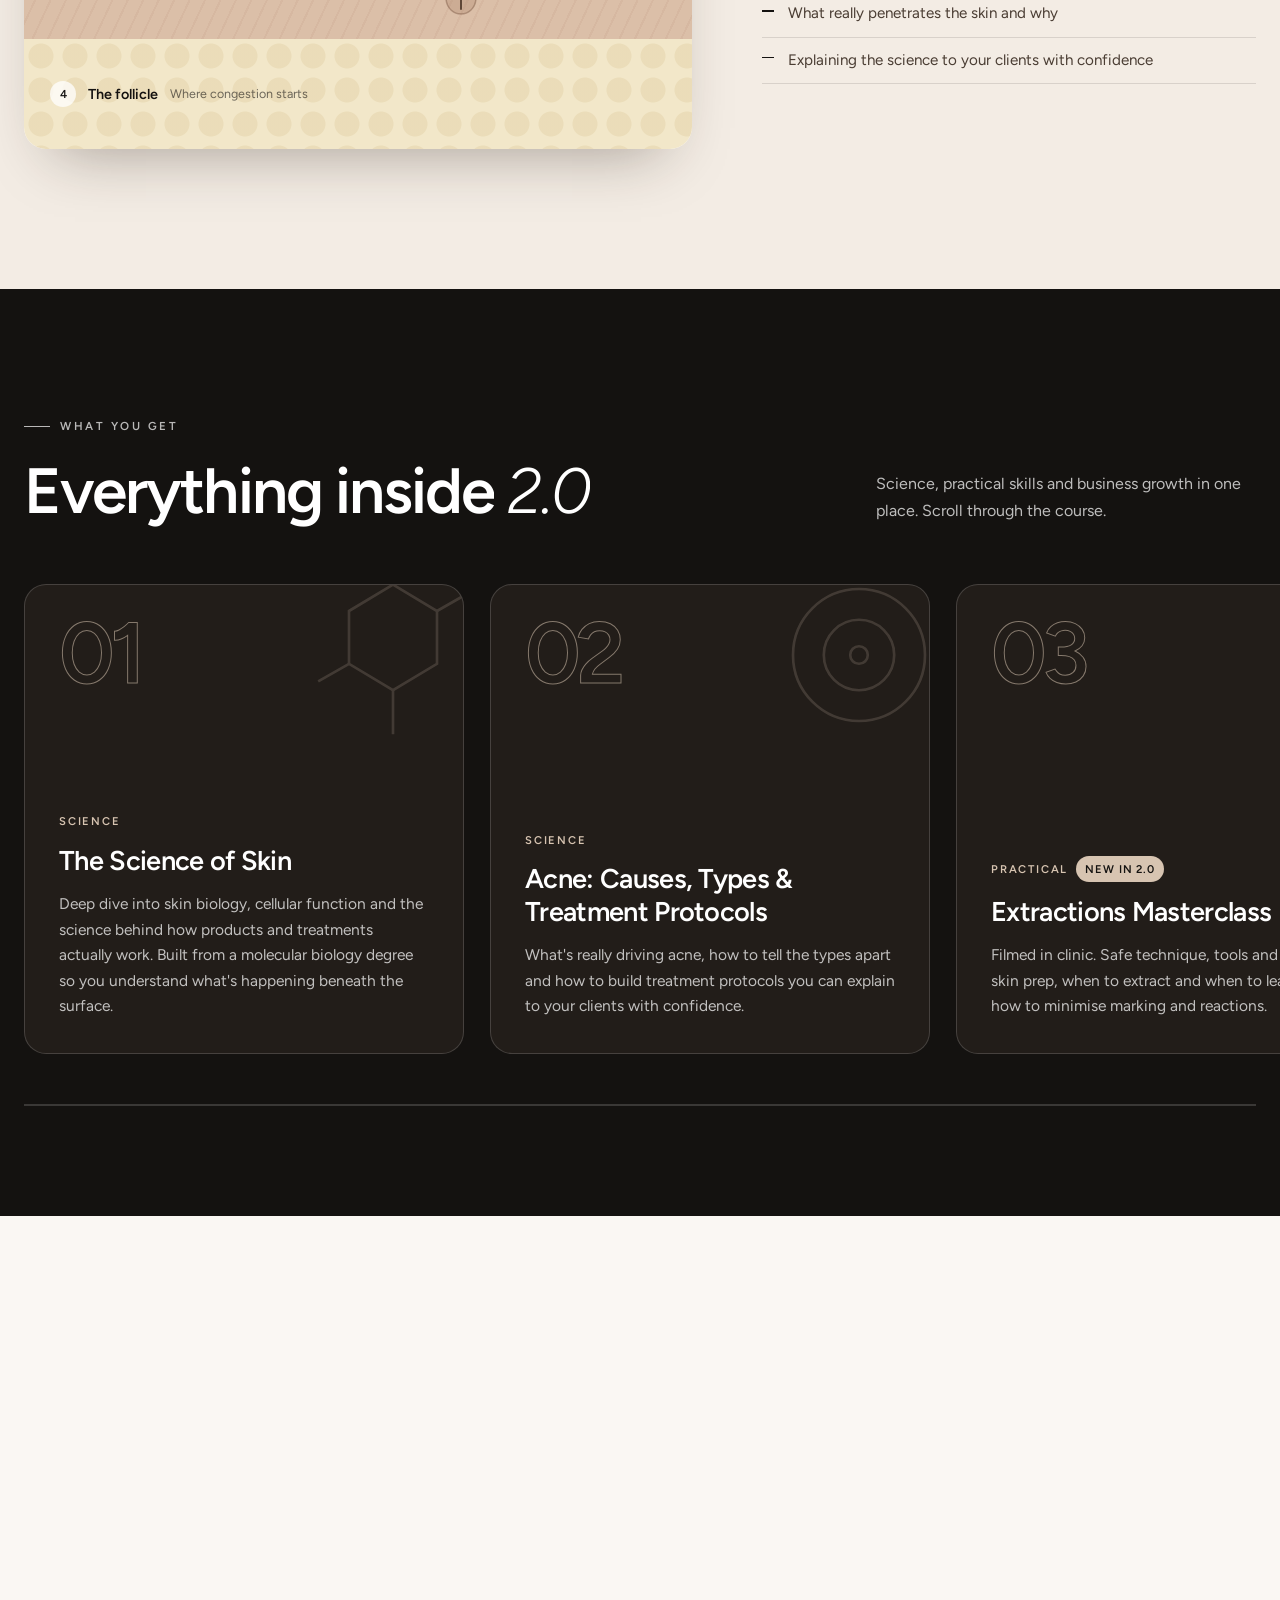
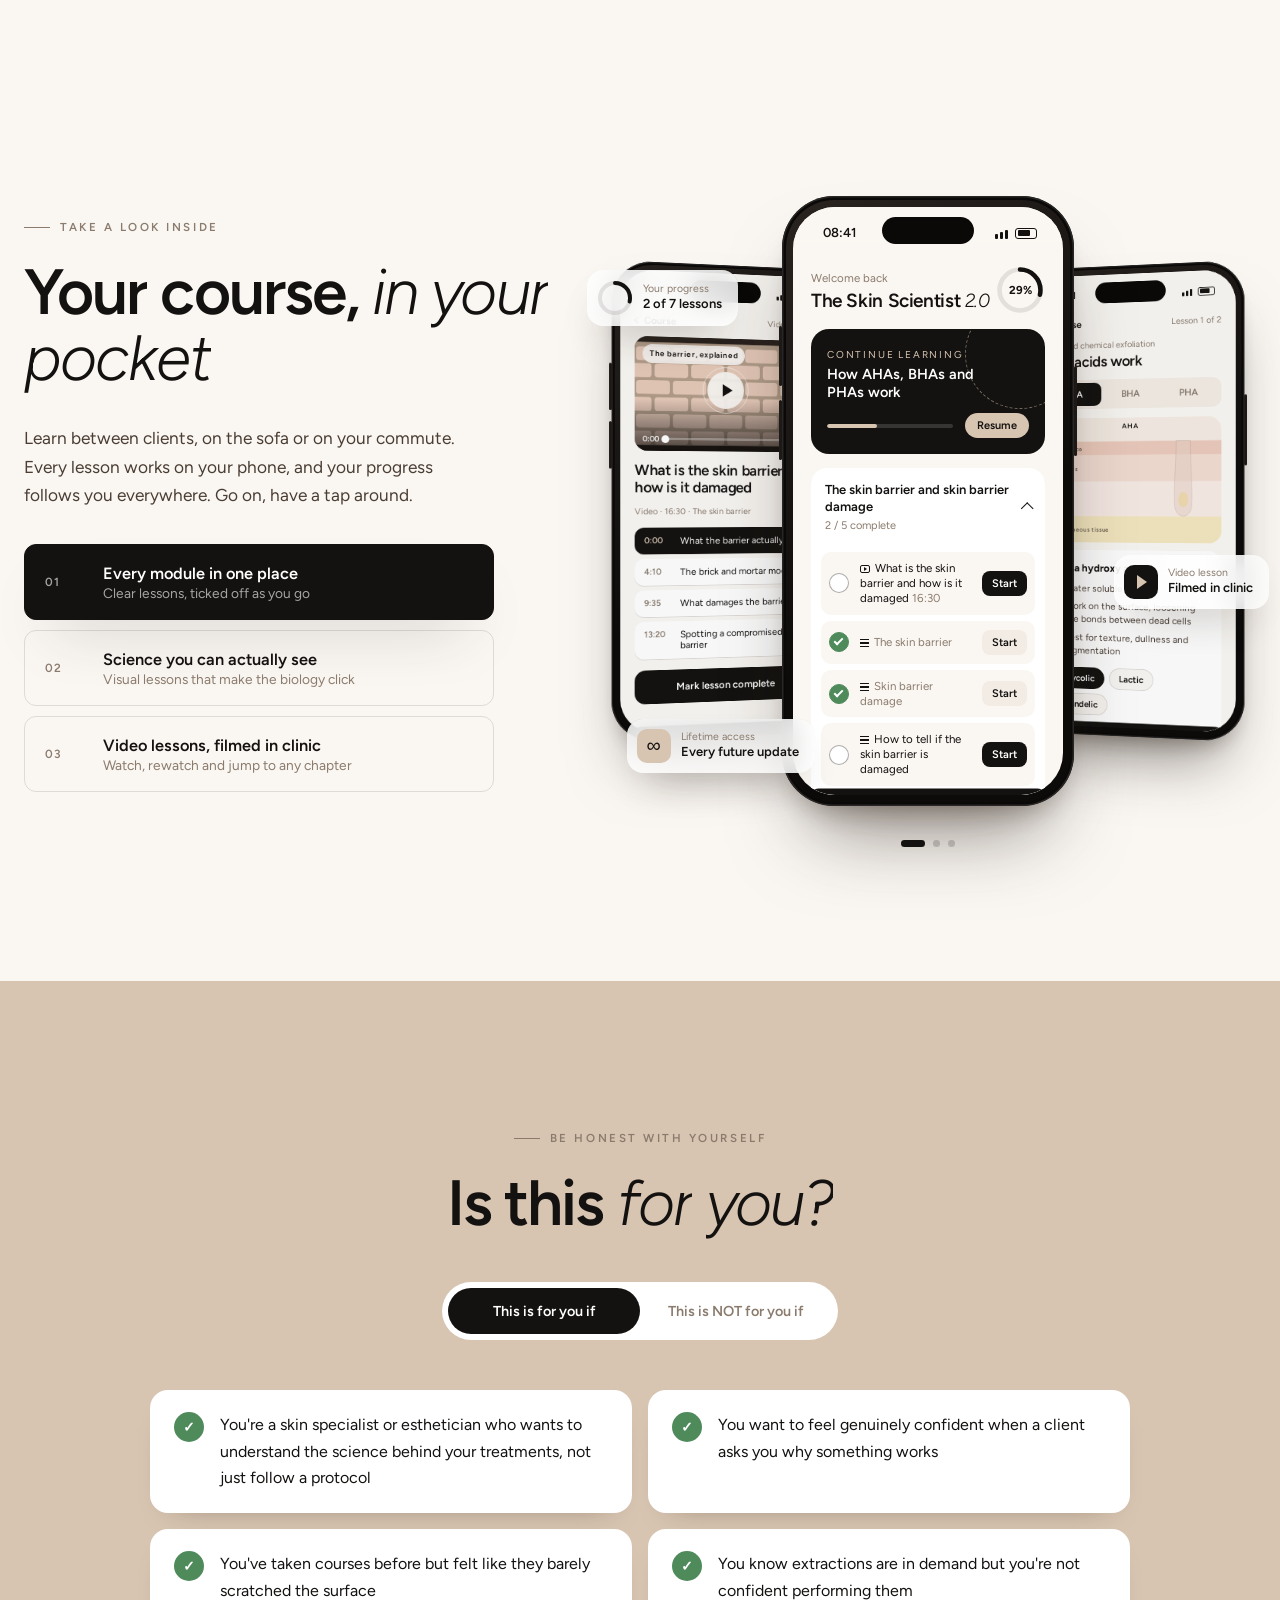
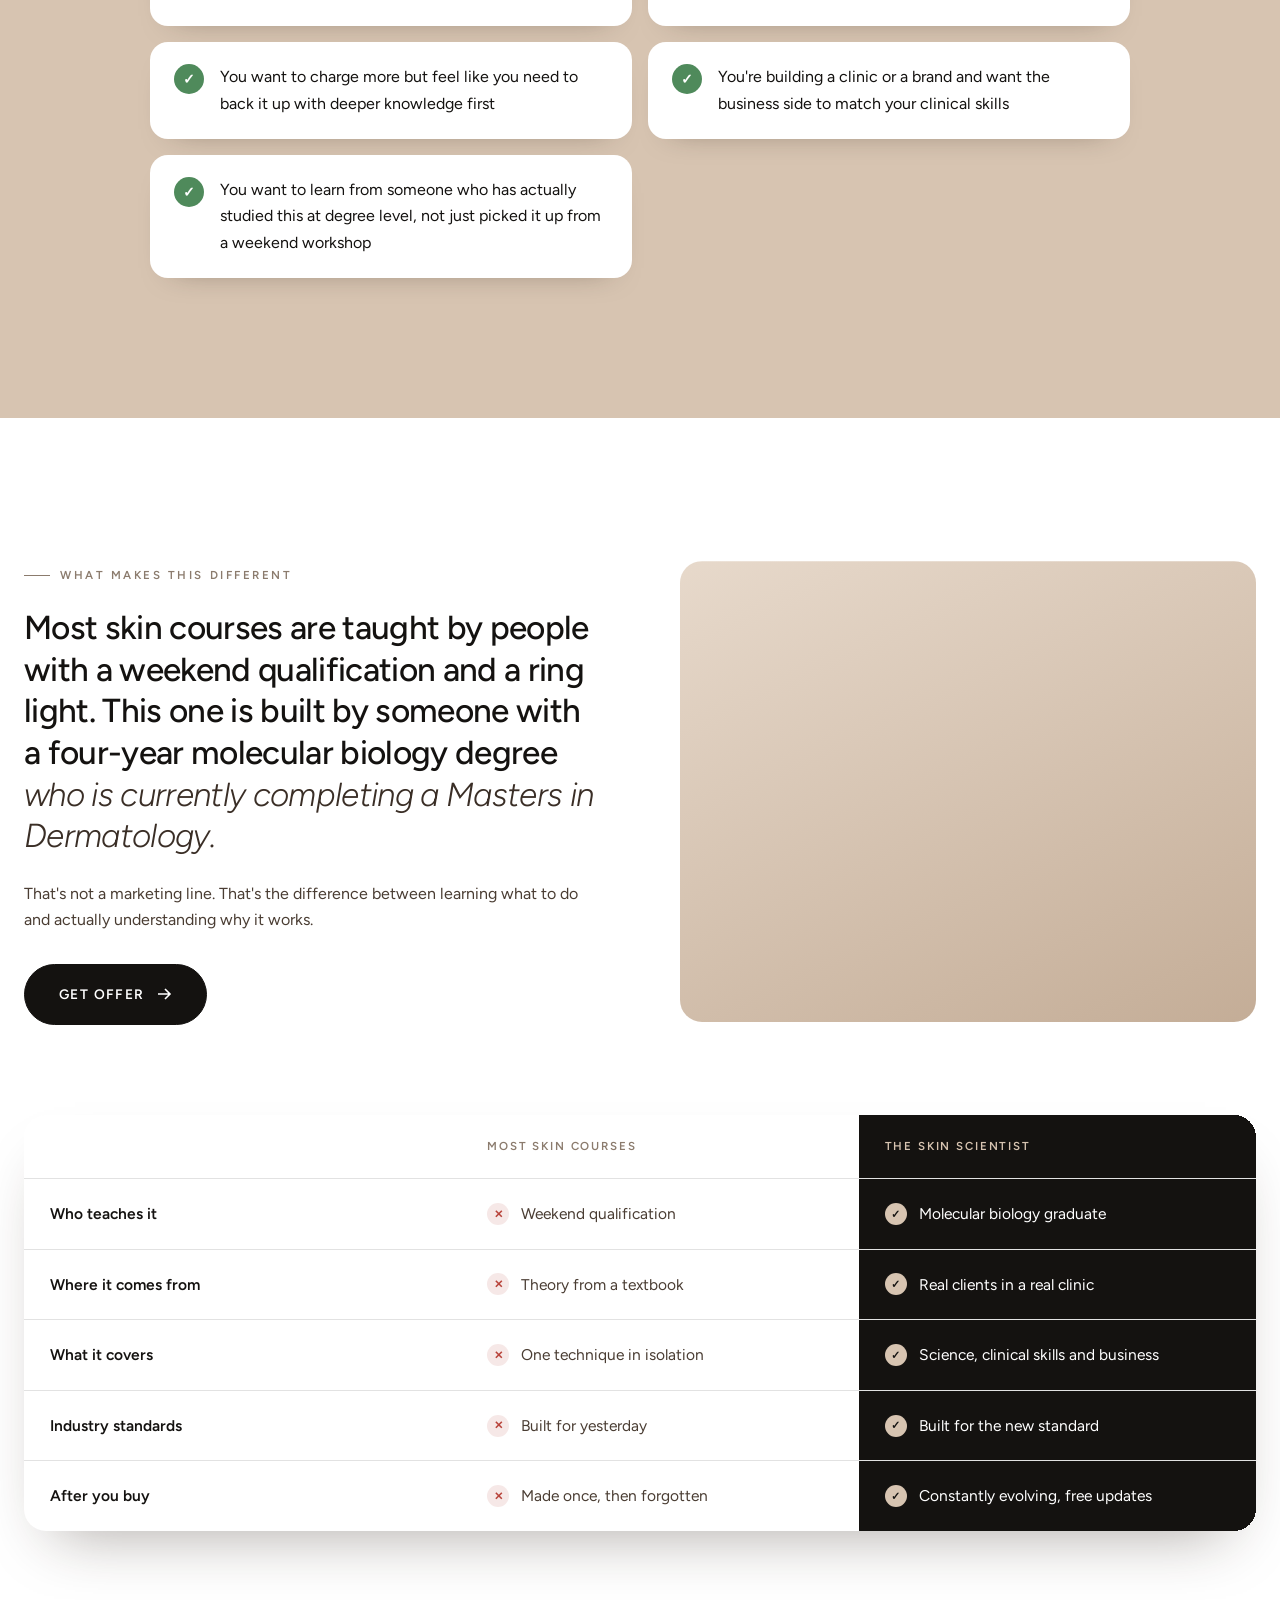
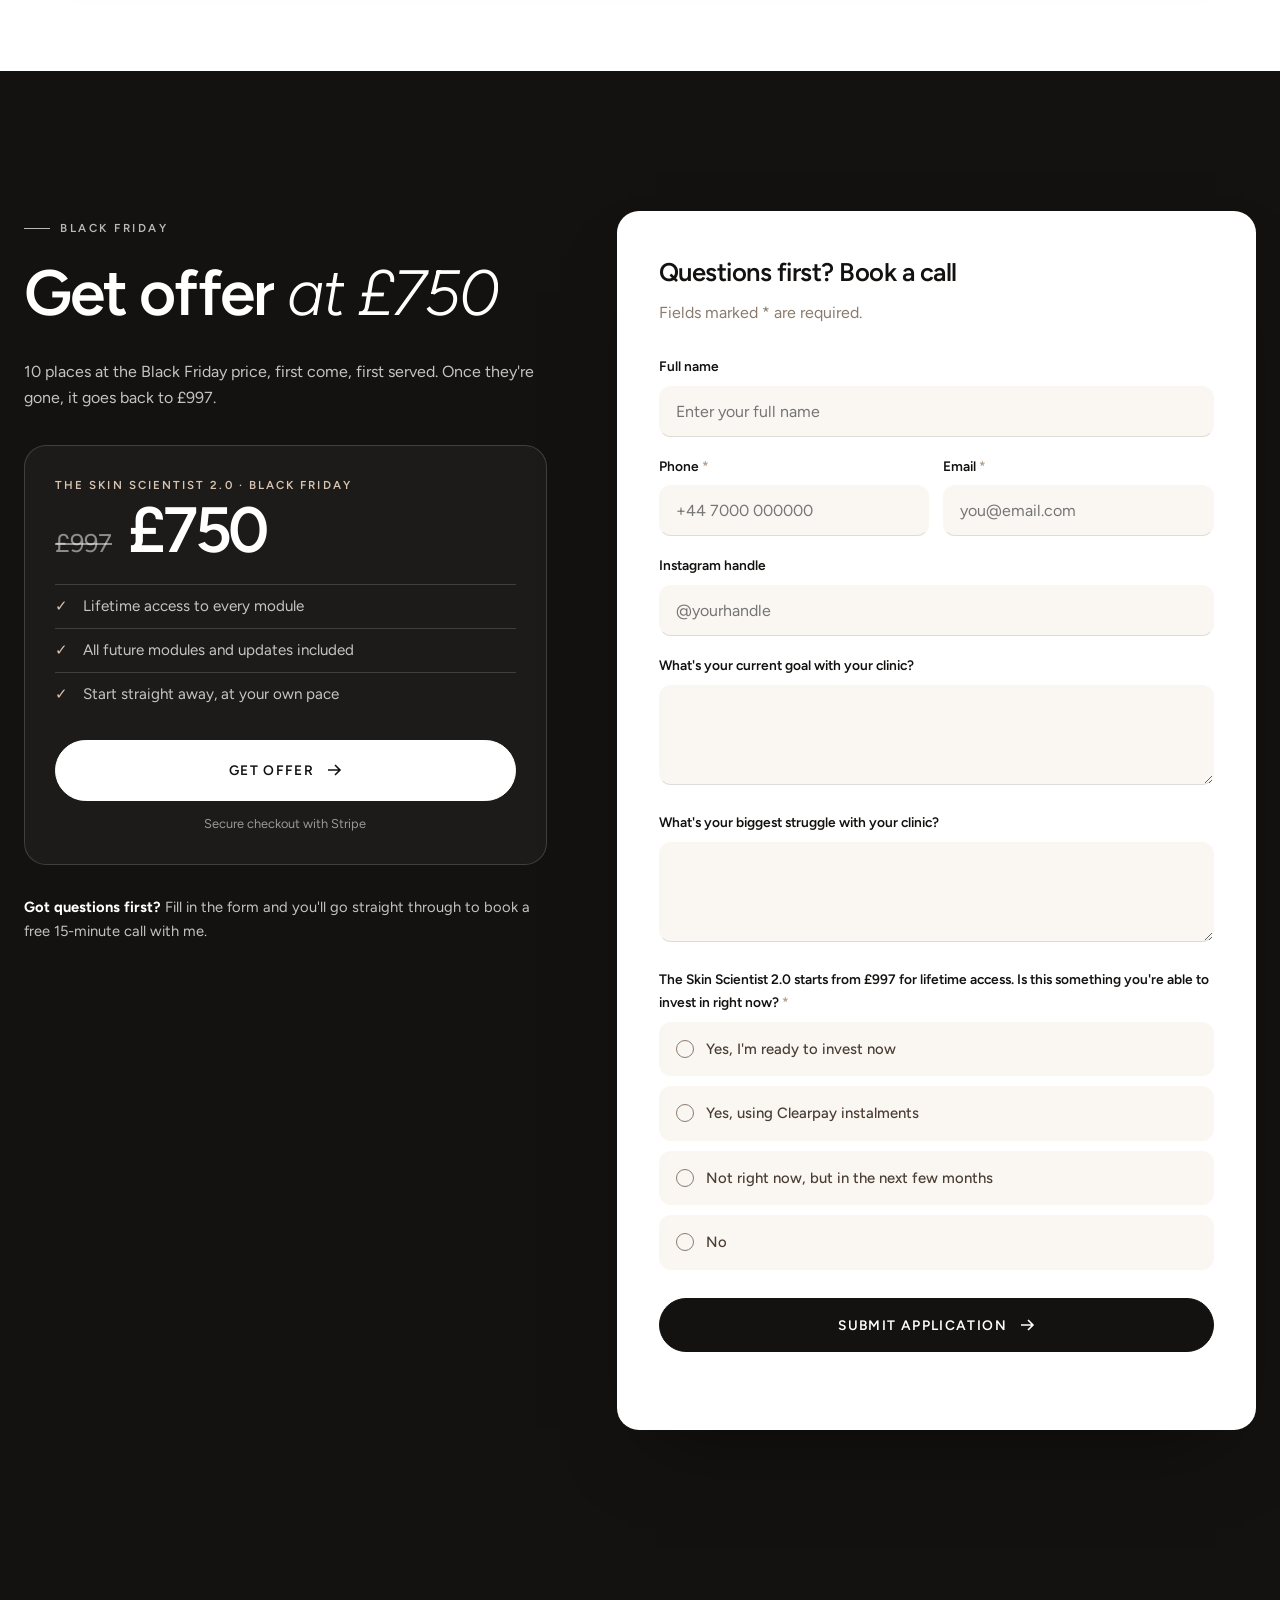
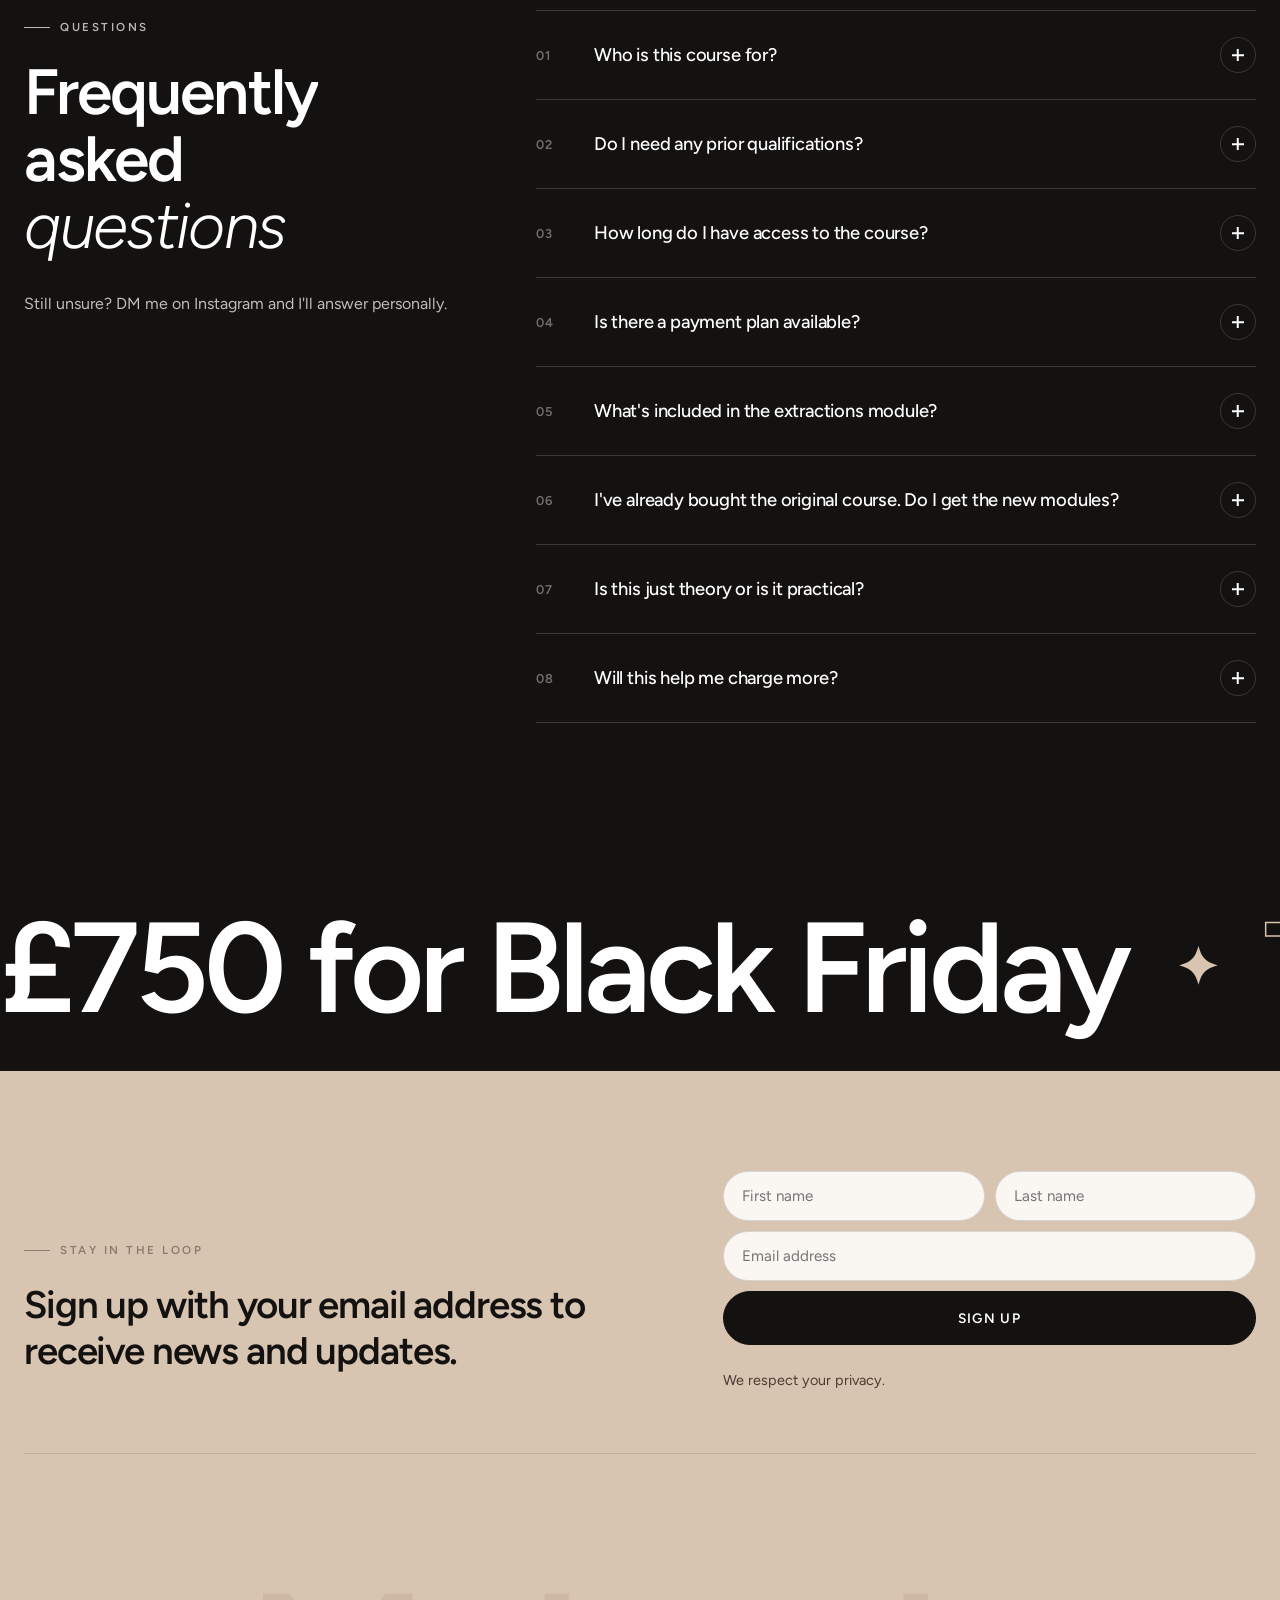
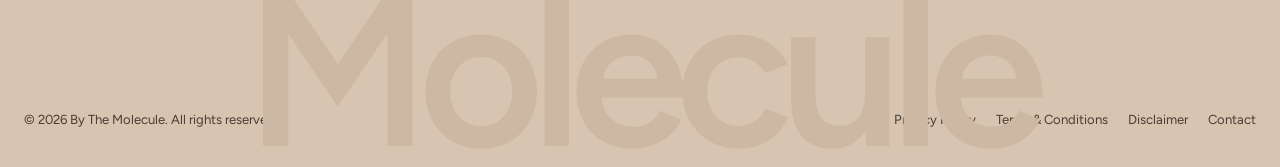
==== commit 08eb5dc6: "Course page: checkout heading now "Get offer at £750" Co-Authored-By: Claude Opus 5.5 <noreply@anthr" ====
--- a/skin-scientist/index.html
+++ b/skin-scientist/index.html
@@ -572,7 +572,7 @@
       <div class="container enrol-grid">
         <div class="enrol-side">
           <span class="eyebrow light" data-reveal>Black Friday</span>
-          <h2 data-split>Claim your place <span class="soft">at £750</span></h2>
+          <h2 data-split>Get offer <span class="soft">at £750</span></h2>
           <p data-reveal>10 places at the Black Friday price, first come, first served. Once they're gone, it goes back to £997.</p>
           <div class="price-card bf-card" data-reveal>
             <div class="from">The Skin Scientist 2.0 · Black Friday</div>
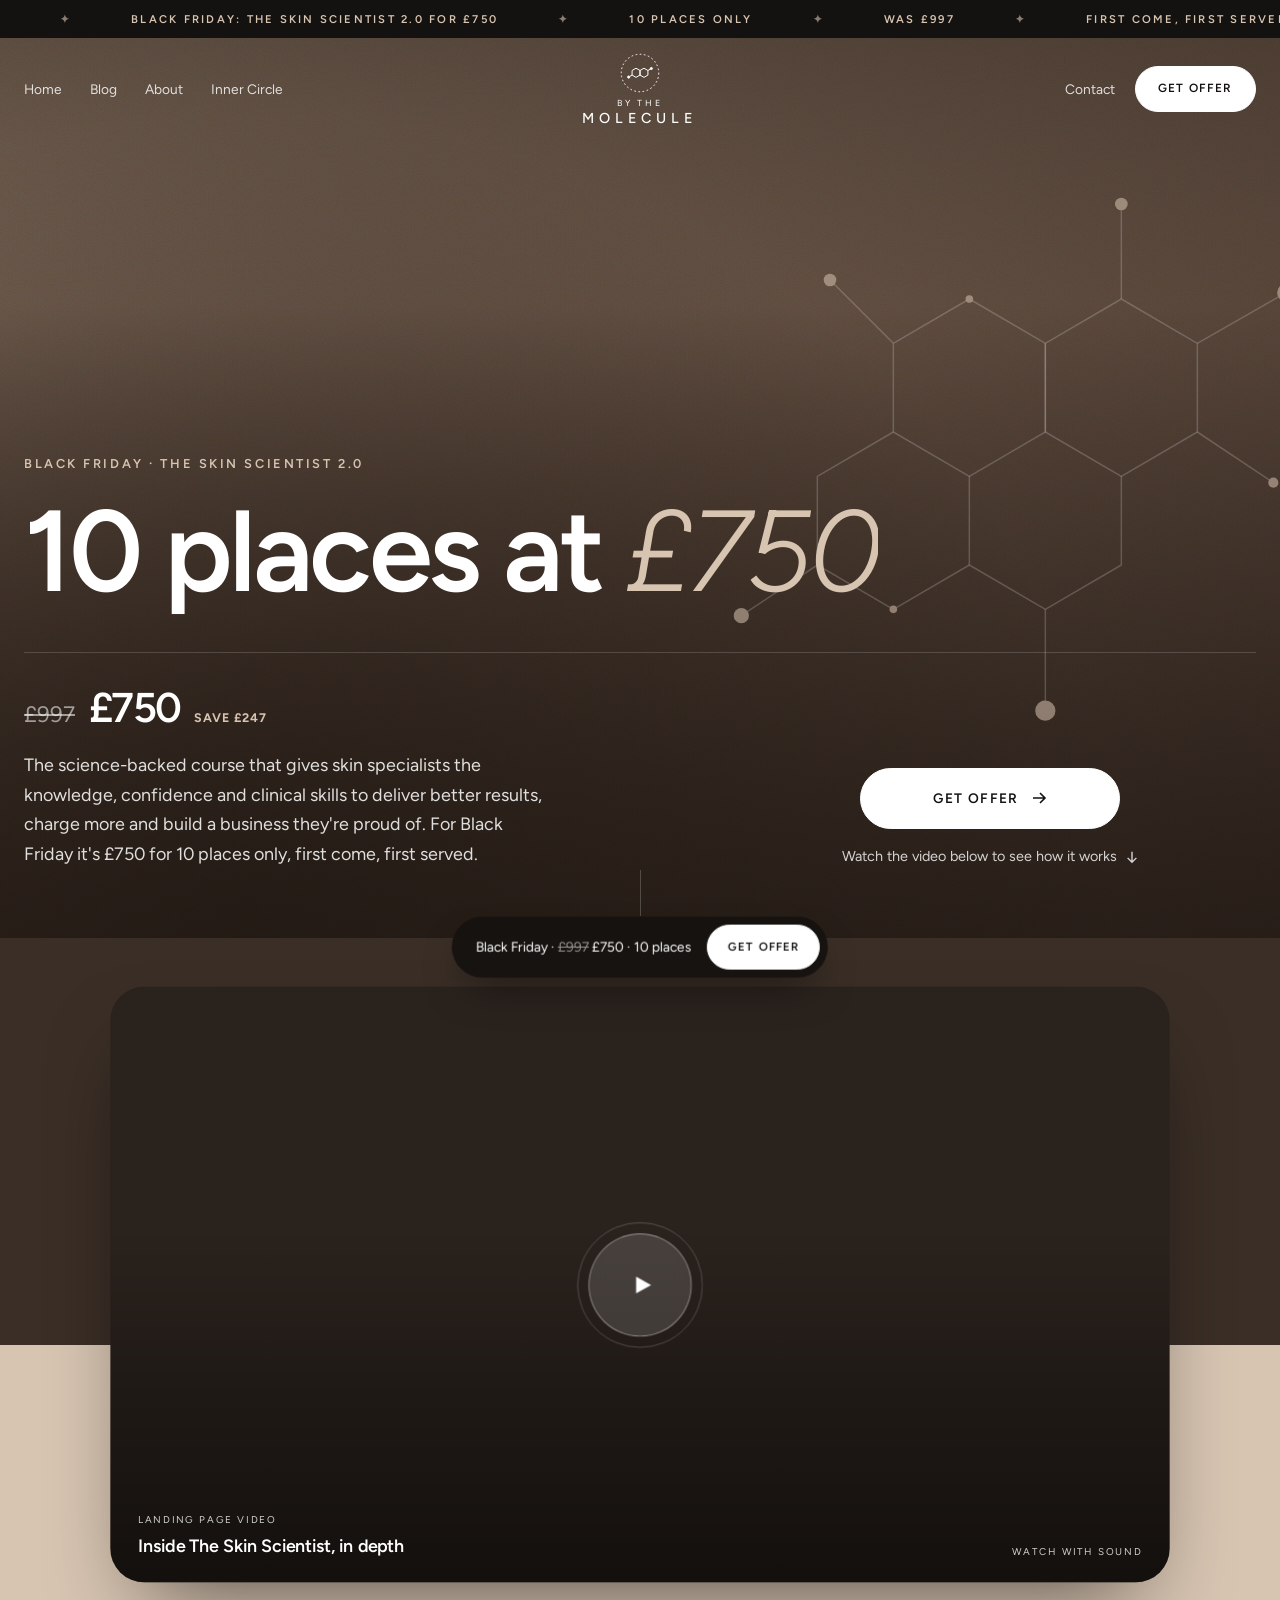
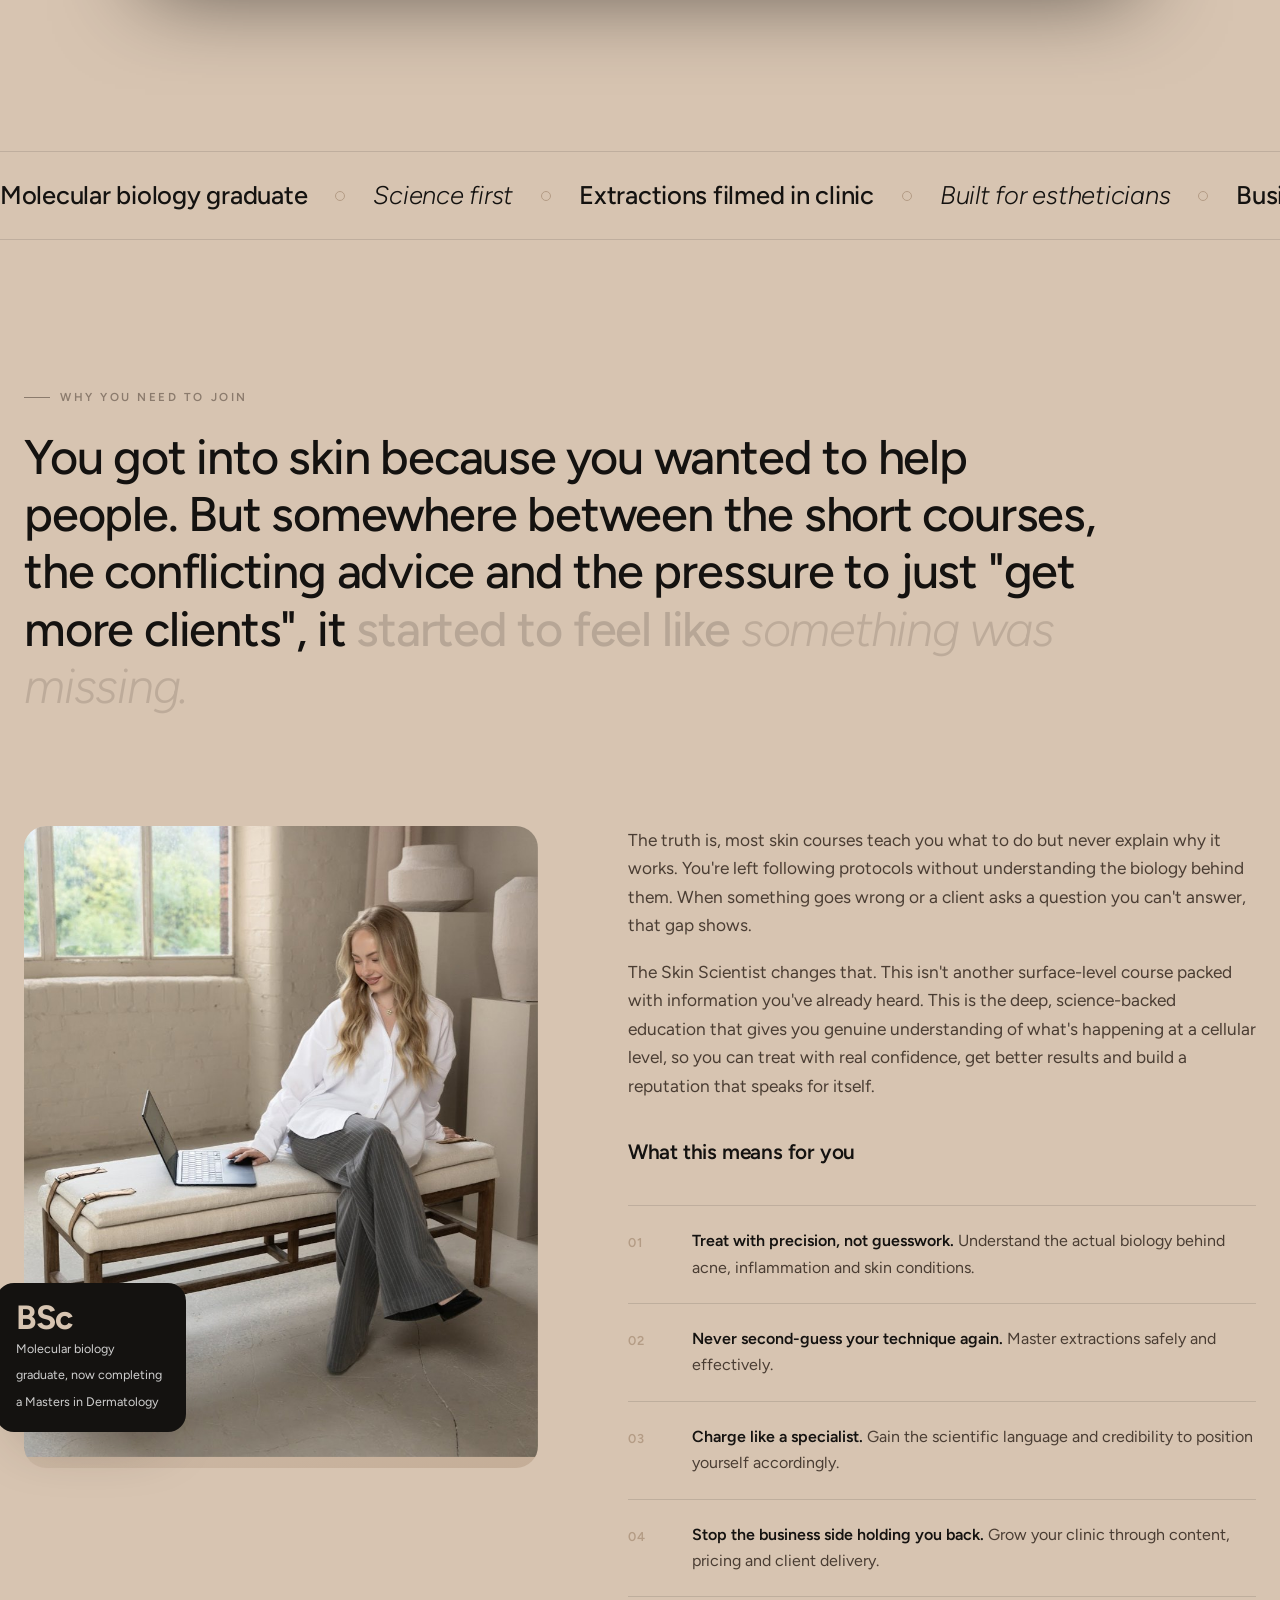
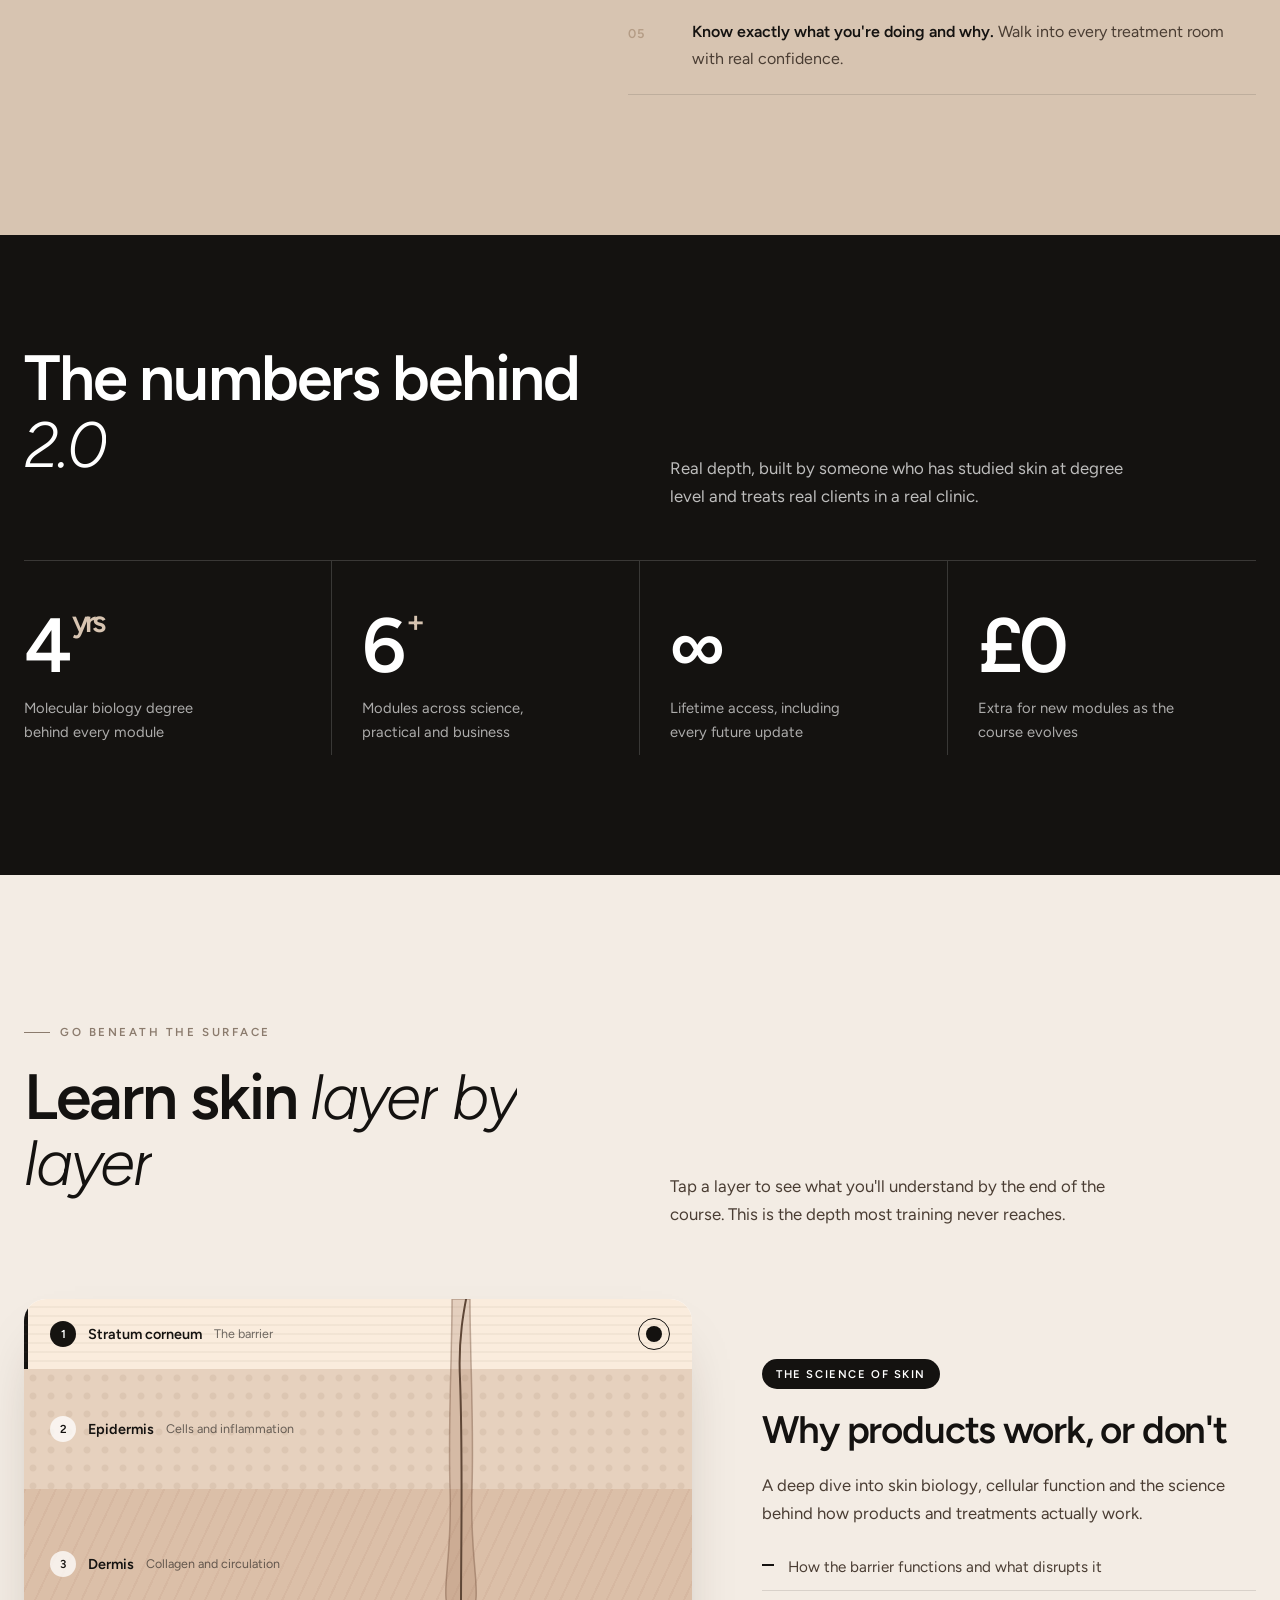
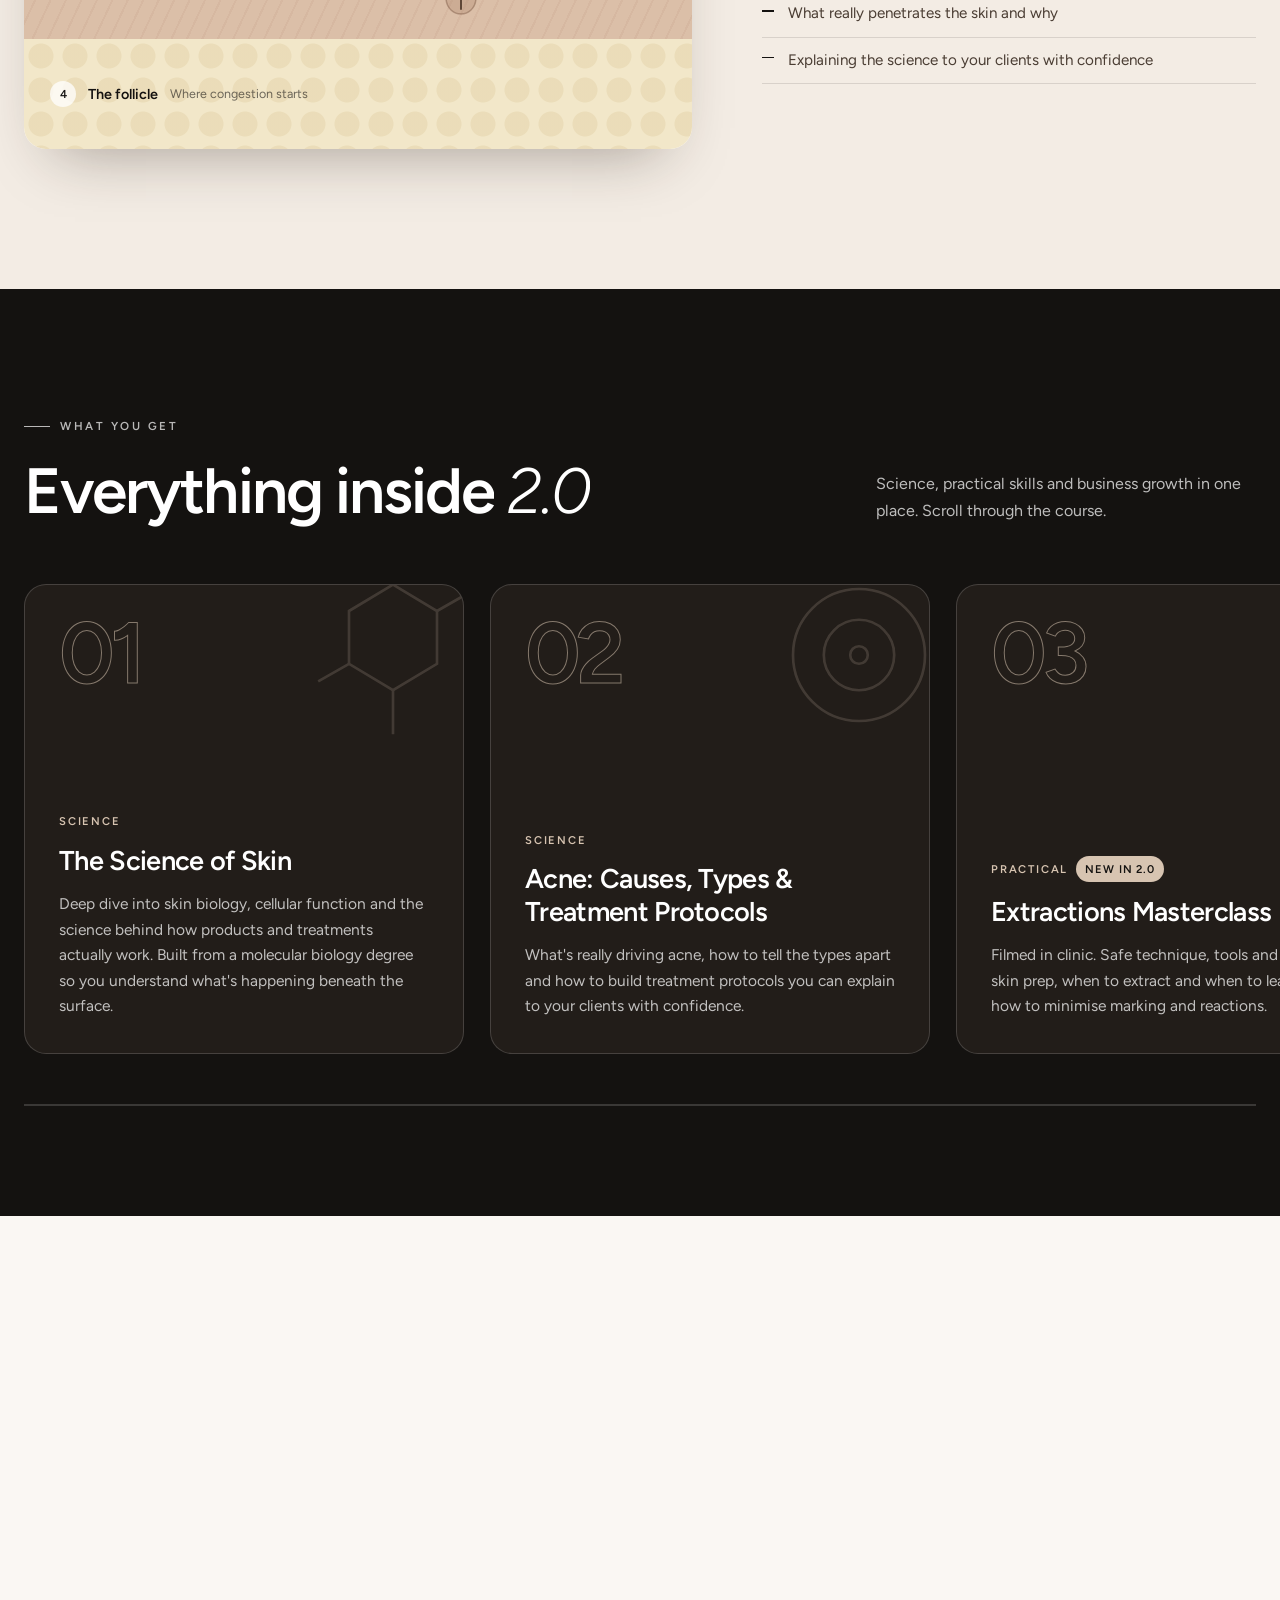
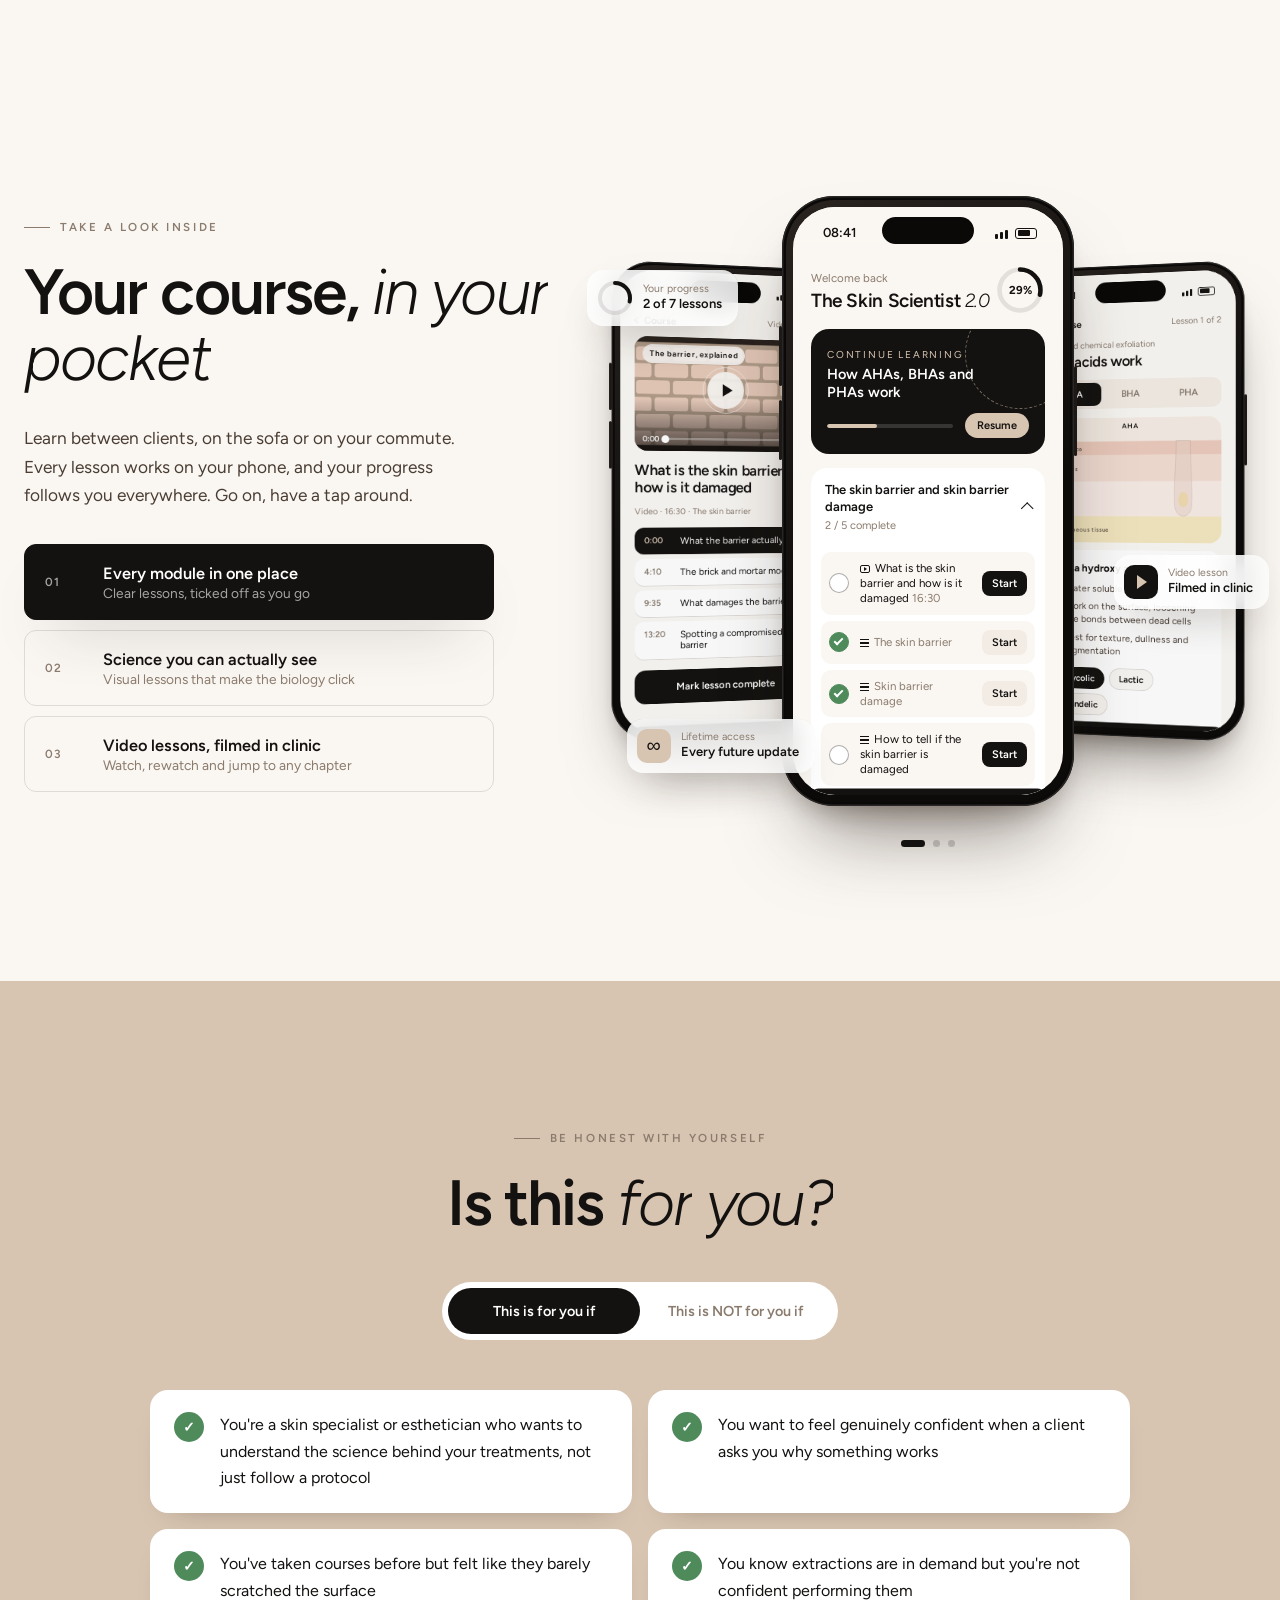
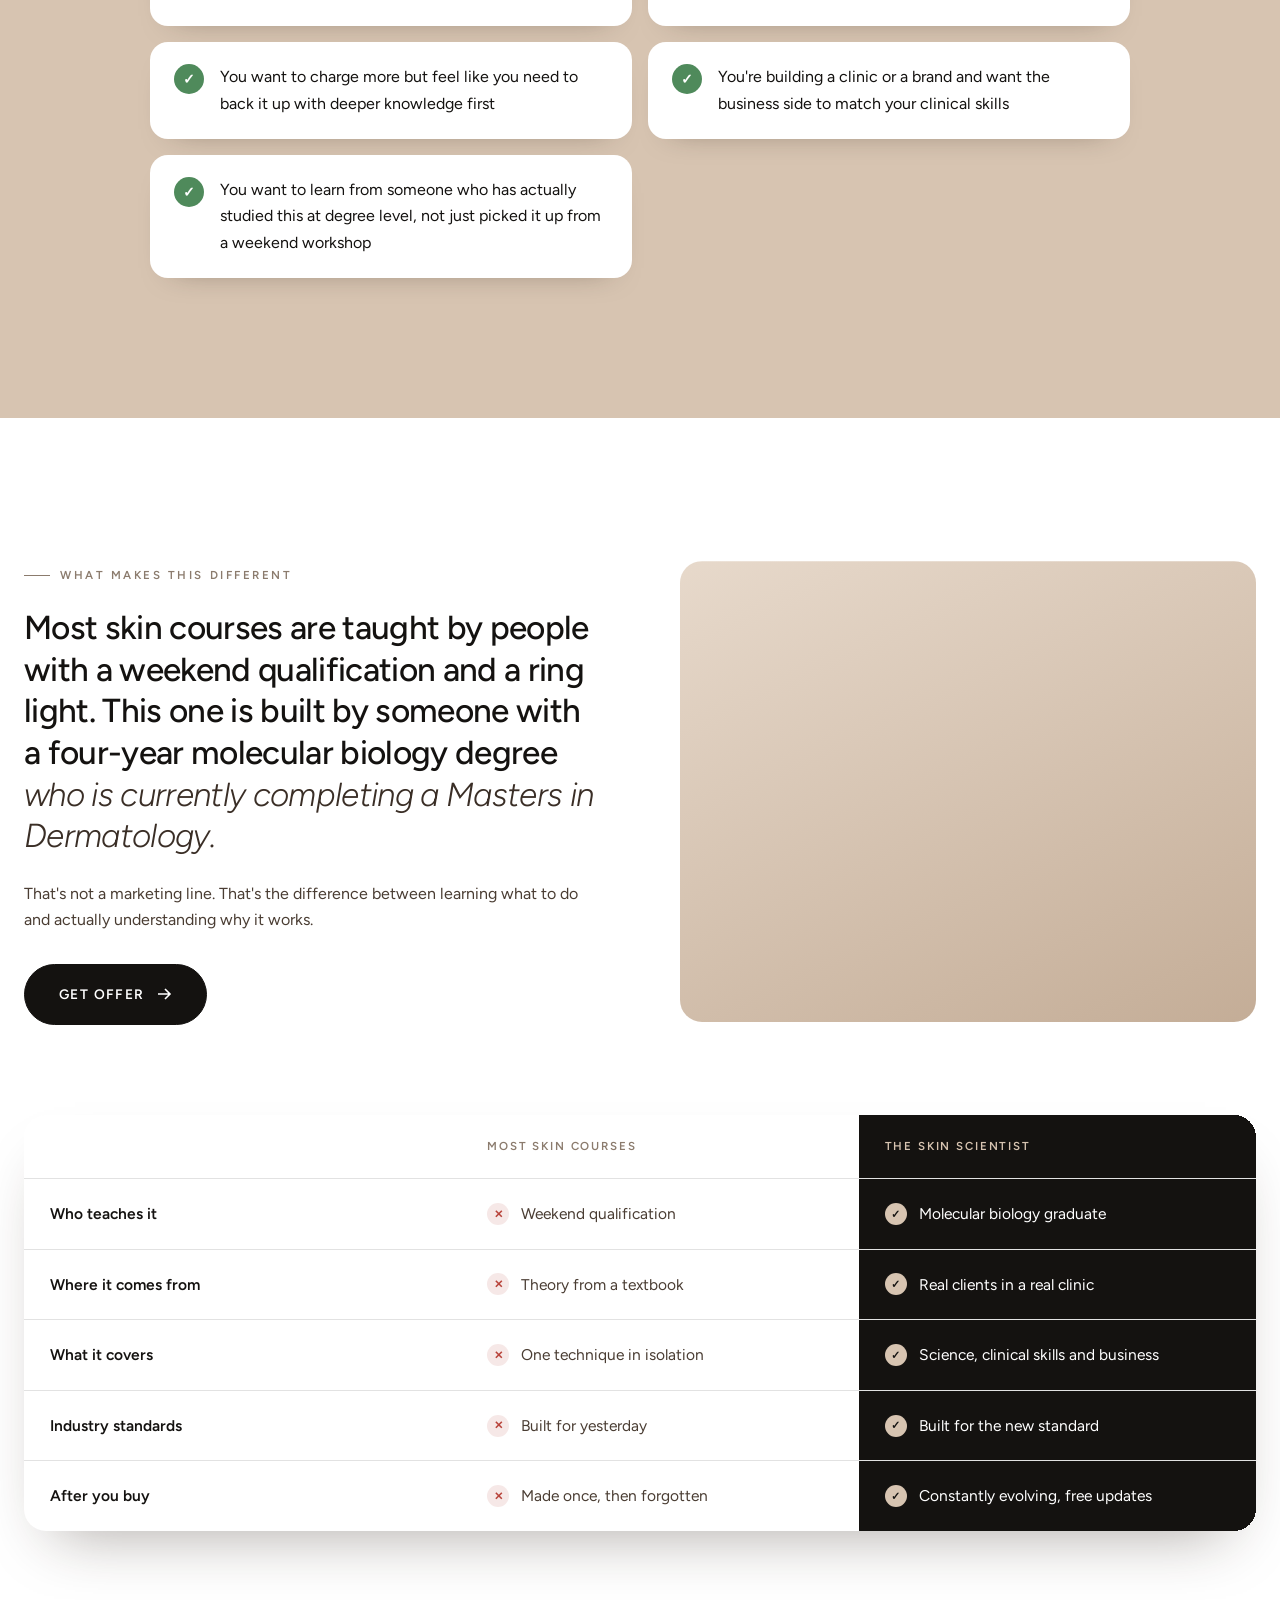
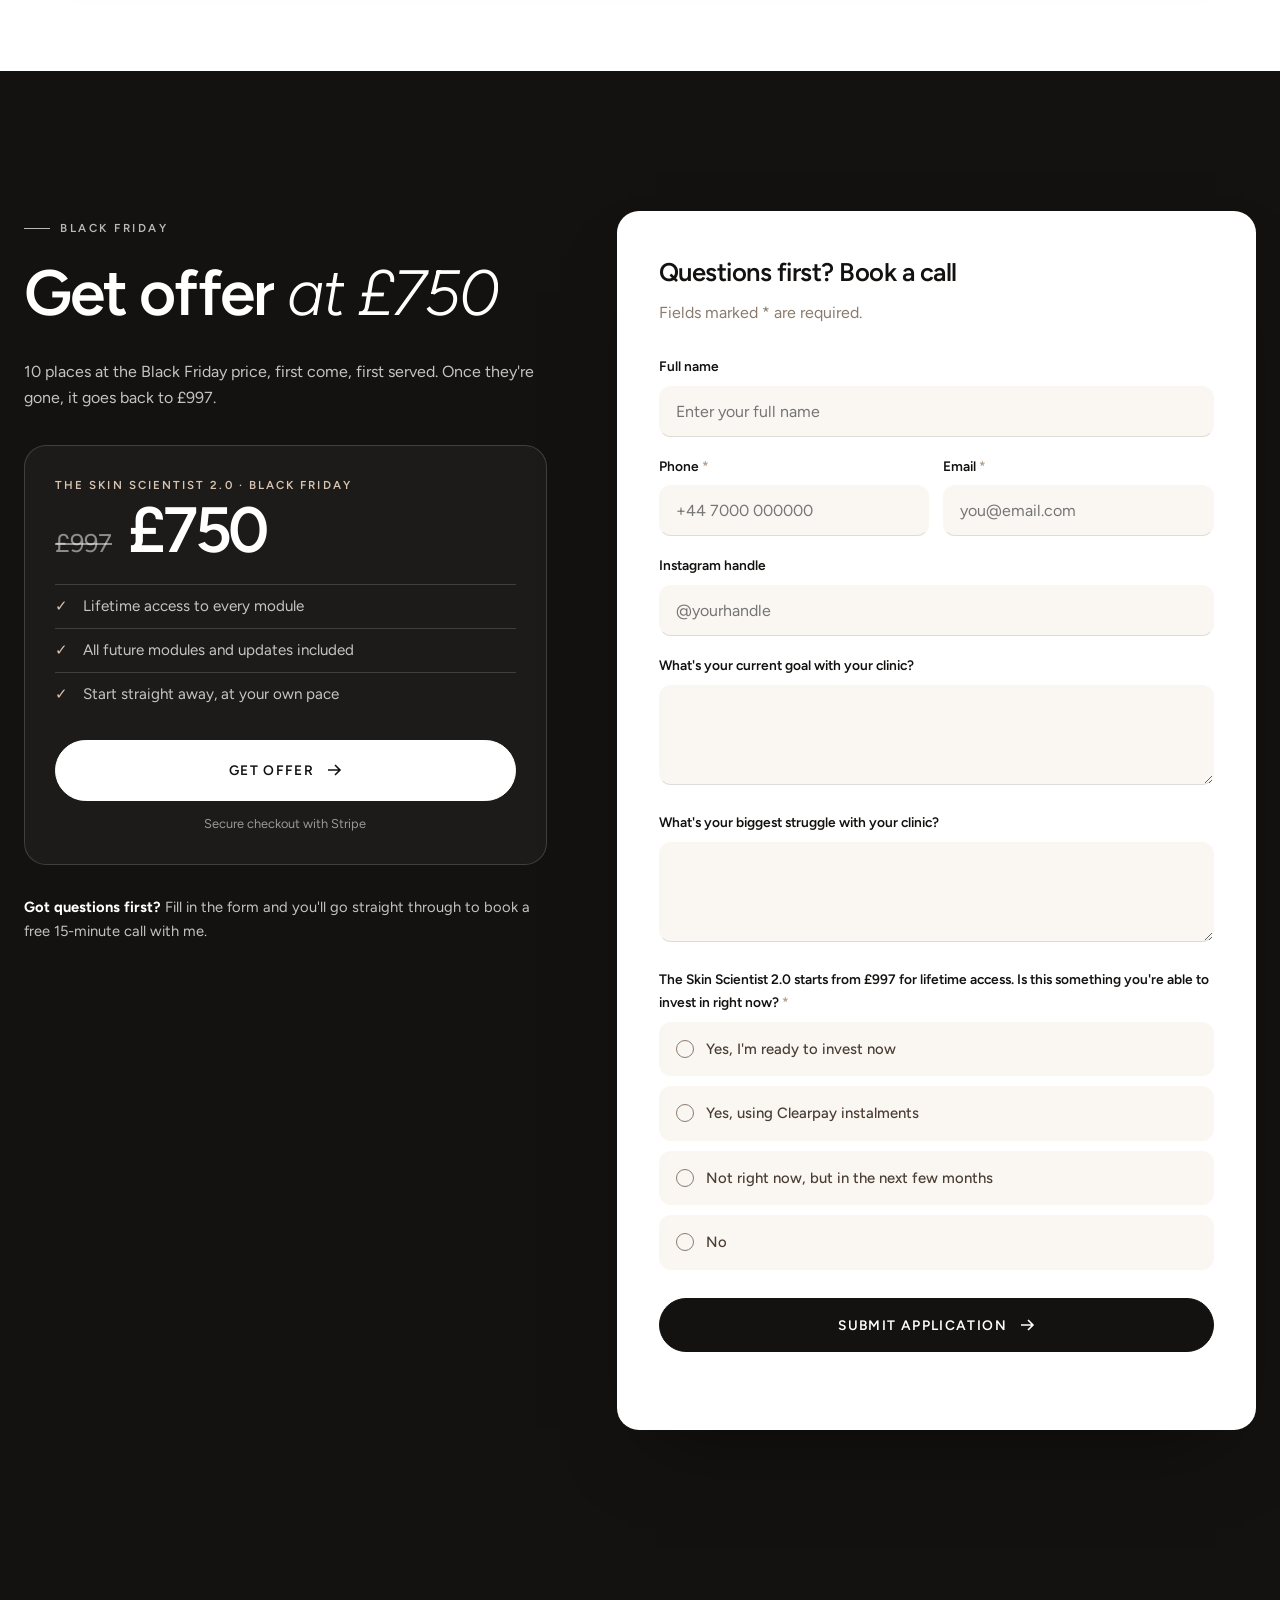
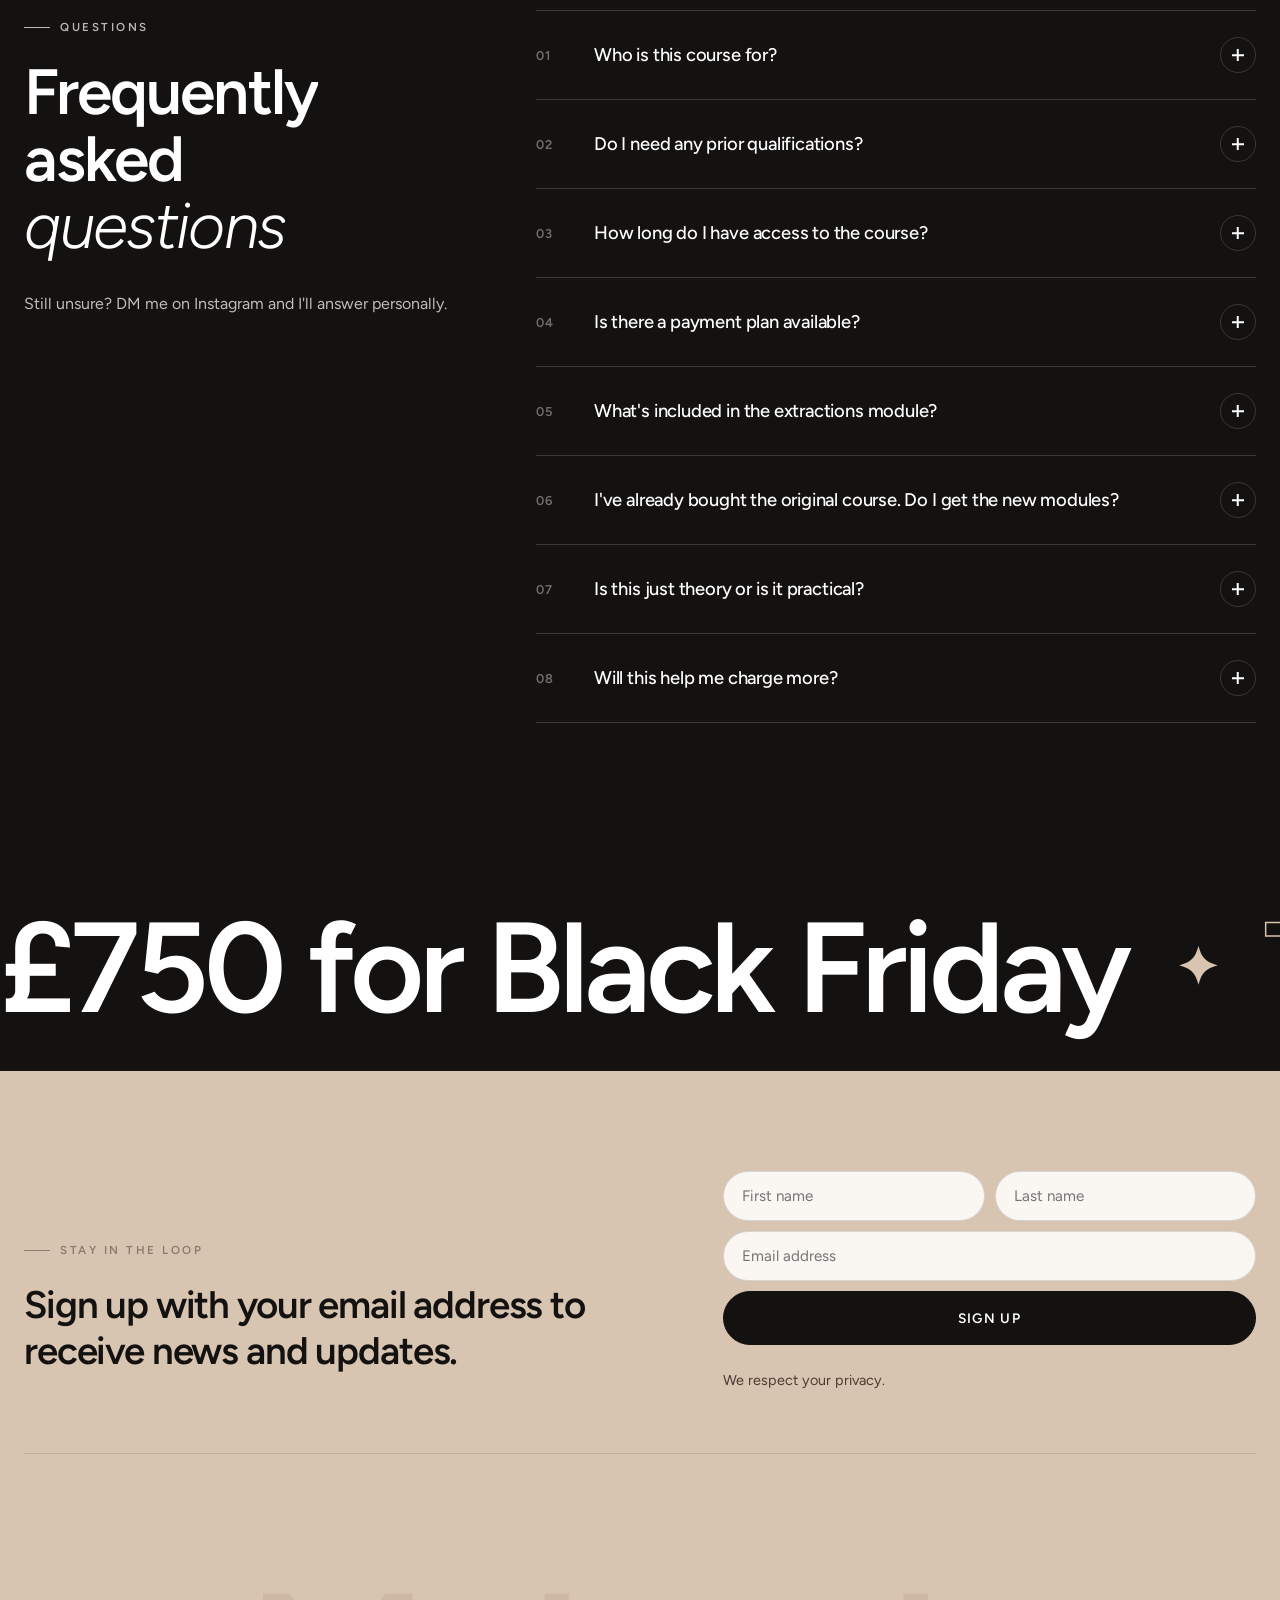
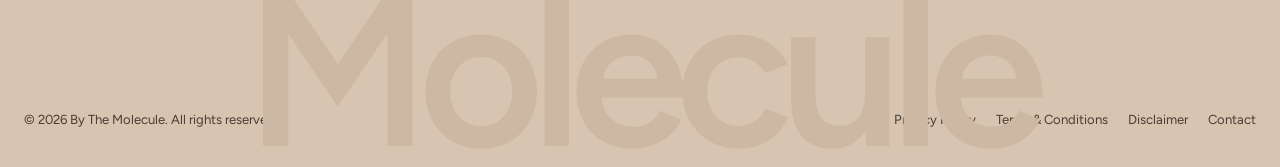
==== commit c187b943: "Course page: centre Get offer, point to the video, move BSc card off Jade's face - Hero: Watch butto" ====
--- a/skin-scientist/index.html
+++ b/skin-scientist/index.html
@@ -105,10 +105,12 @@
             <div class="bf-hero-price" data-reveal><s>£997</s><b>£750</b><span>Save £247</span></div>
             <p class="hero-lead" data-reveal>The science-backed course that gives skin specialists the knowledge, confidence and clinical skills to deliver better results, charge more and build a business they're proud of. For Black Friday it's £750 for 10 places only, first come, first served.</p>
           </div>
-          <div class="hero-actions" data-reveal>
-            <a href="#watch" class="btn btn--outline magnetic"><span class="play-ic"><svg viewBox="0 0 10 10"><path d="M1 0l9 5-9 5z"/></svg></span>&nbsp;&nbsp;Watch</a>
+          <div class="hero-actions bf-actions" data-reveal>
             <a href="https://buy.stripe.com/bJeaEYc9ddty0h30Cvew80E" class="btn btn--light magnetic">Get offer
               <svg class="arrow" viewBox="0 0 16 16" fill="none" stroke="currentColor" stroke-width="1.6"><path d="M2 8h12M9 3l5 5-5 5"/></svg>
+            </a>
+            <a href="#watch" class="bf-watch">Watch the video below to see how it works
+              <svg viewBox="0 0 16 16" fill="none" stroke="currentColor" stroke-width="1.6" aria-hidden="true"><path d="M8 2v12M3 9l5 5 5-5"/></svg>
             </a>
           </div>
         </div>
--- a/assets/css/styles.css
+++ b/assets/css/styles.css
@@ -743,3 +743,18 @@
 .bf-card .bf-price b { font-size: 4rem; font-weight: 600; letter-spacing: -.05em; color: var(--white); line-height: 1.1; }
 .bf-secure { margin: 12px 0 0; text-align: center; font-size: .8rem; color: rgba(255,255,255,.55); }
 .sticky-cta s { opacity: .55; }
+
+/* Hero: one centred Get offer button with a pointer to the video */
+.bf-actions { flex-direction: column; align-items: center; justify-content: flex-end; gap: 16px; text-align: center; }
+.bf-actions .btn { min-width: 260px; justify-content: center; }
+.bf-watch { display: inline-flex; align-items: center; gap: 8px; font-size: .9rem; color: rgba(255,255,255,.8); text-decoration: none; }
+.bf-watch svg { width: 14px; height: 14px; animation: bfNudge 1.8s ease-in-out infinite; }
+.bf-watch:hover { color: var(--white); }
+@keyframes bfNudge { 50% { transform: translateY(3px); } }
+@media (max-width: 1024px) { .hero-actions.bf-actions { justify-content: center; align-items: center; width: 100%; } }
+@media (max-width: 720px) { .bf-actions .btn { width: 100%; min-width: 0; } }
+
+/* BSc card sits bottom-left so it never covers Jade's face */
+.media-float { top: auto; right: auto; bottom: 36px; left: -28px; }
+@media (max-width: 1024px) { .media-float { left: 16px; right: auto; } }
+@media (max-width: 720px) { .media-float { top: auto; bottom: 16px; left: 16px; } }
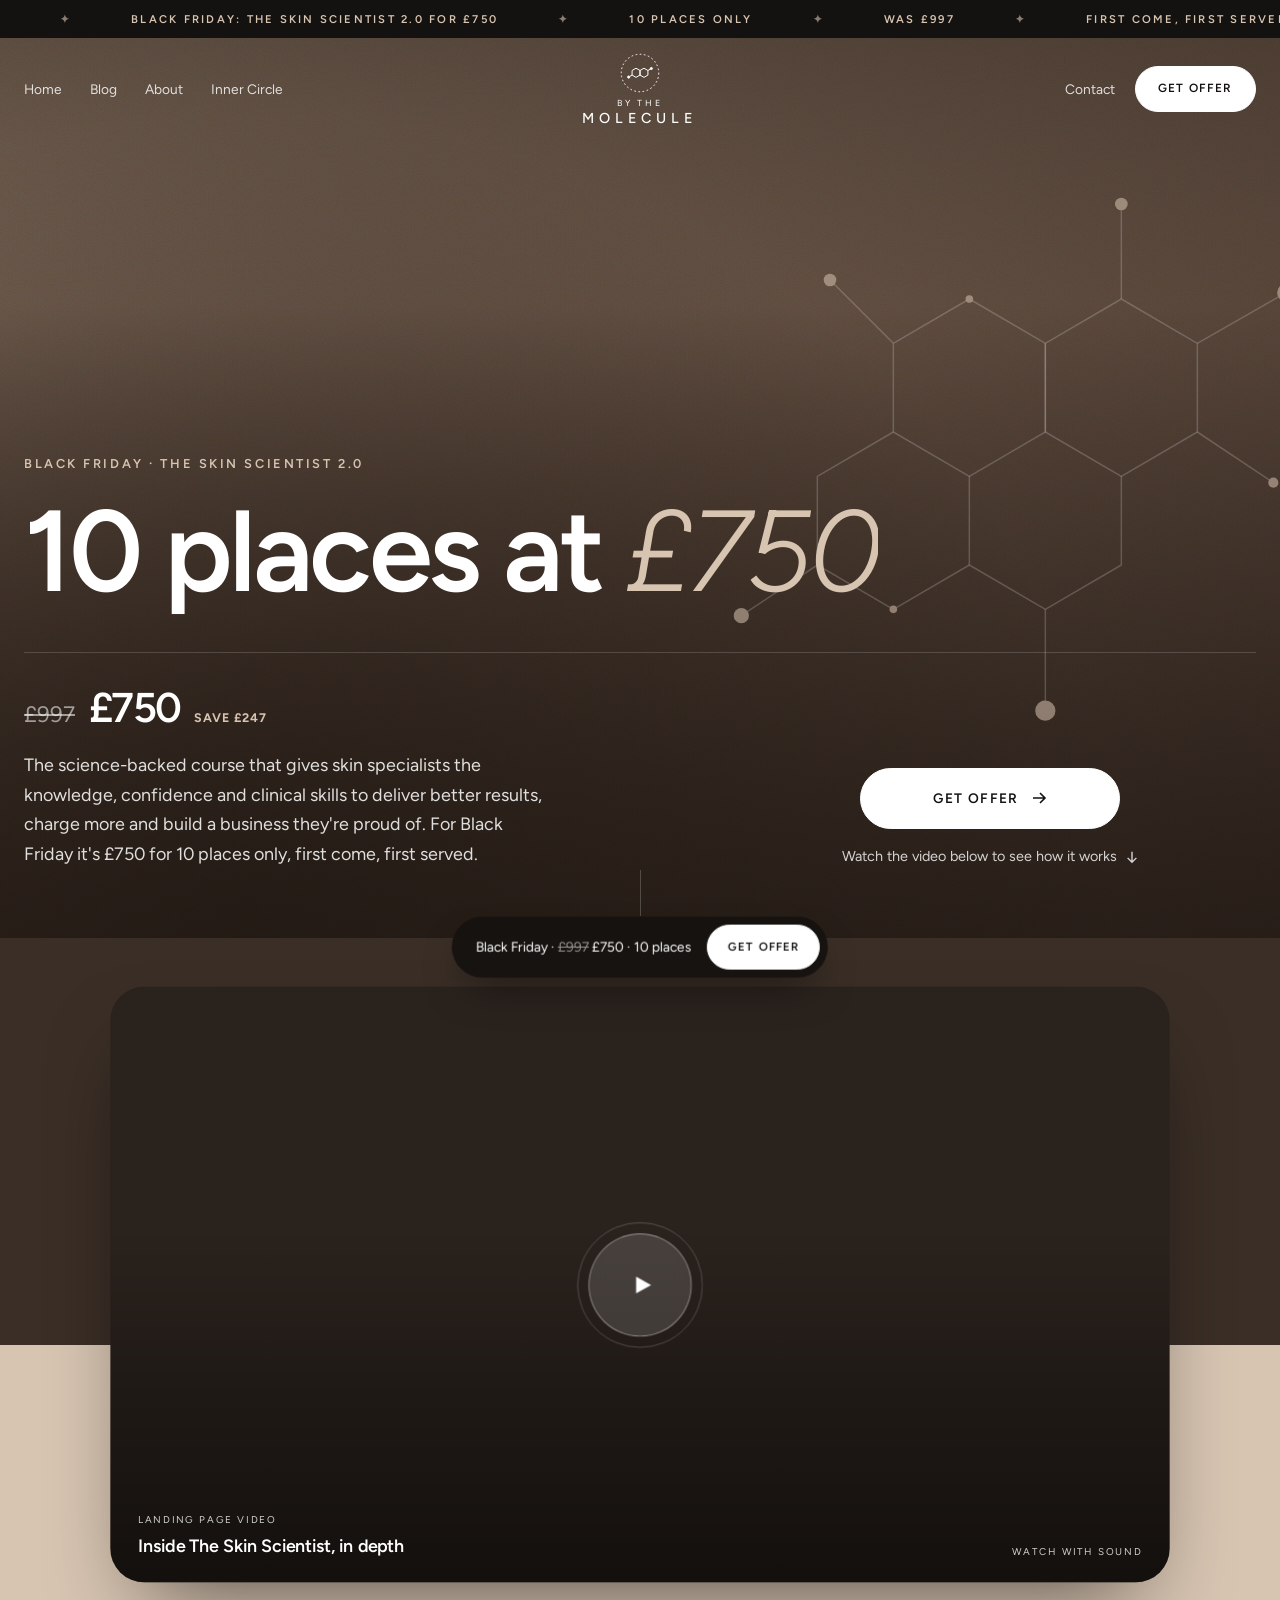
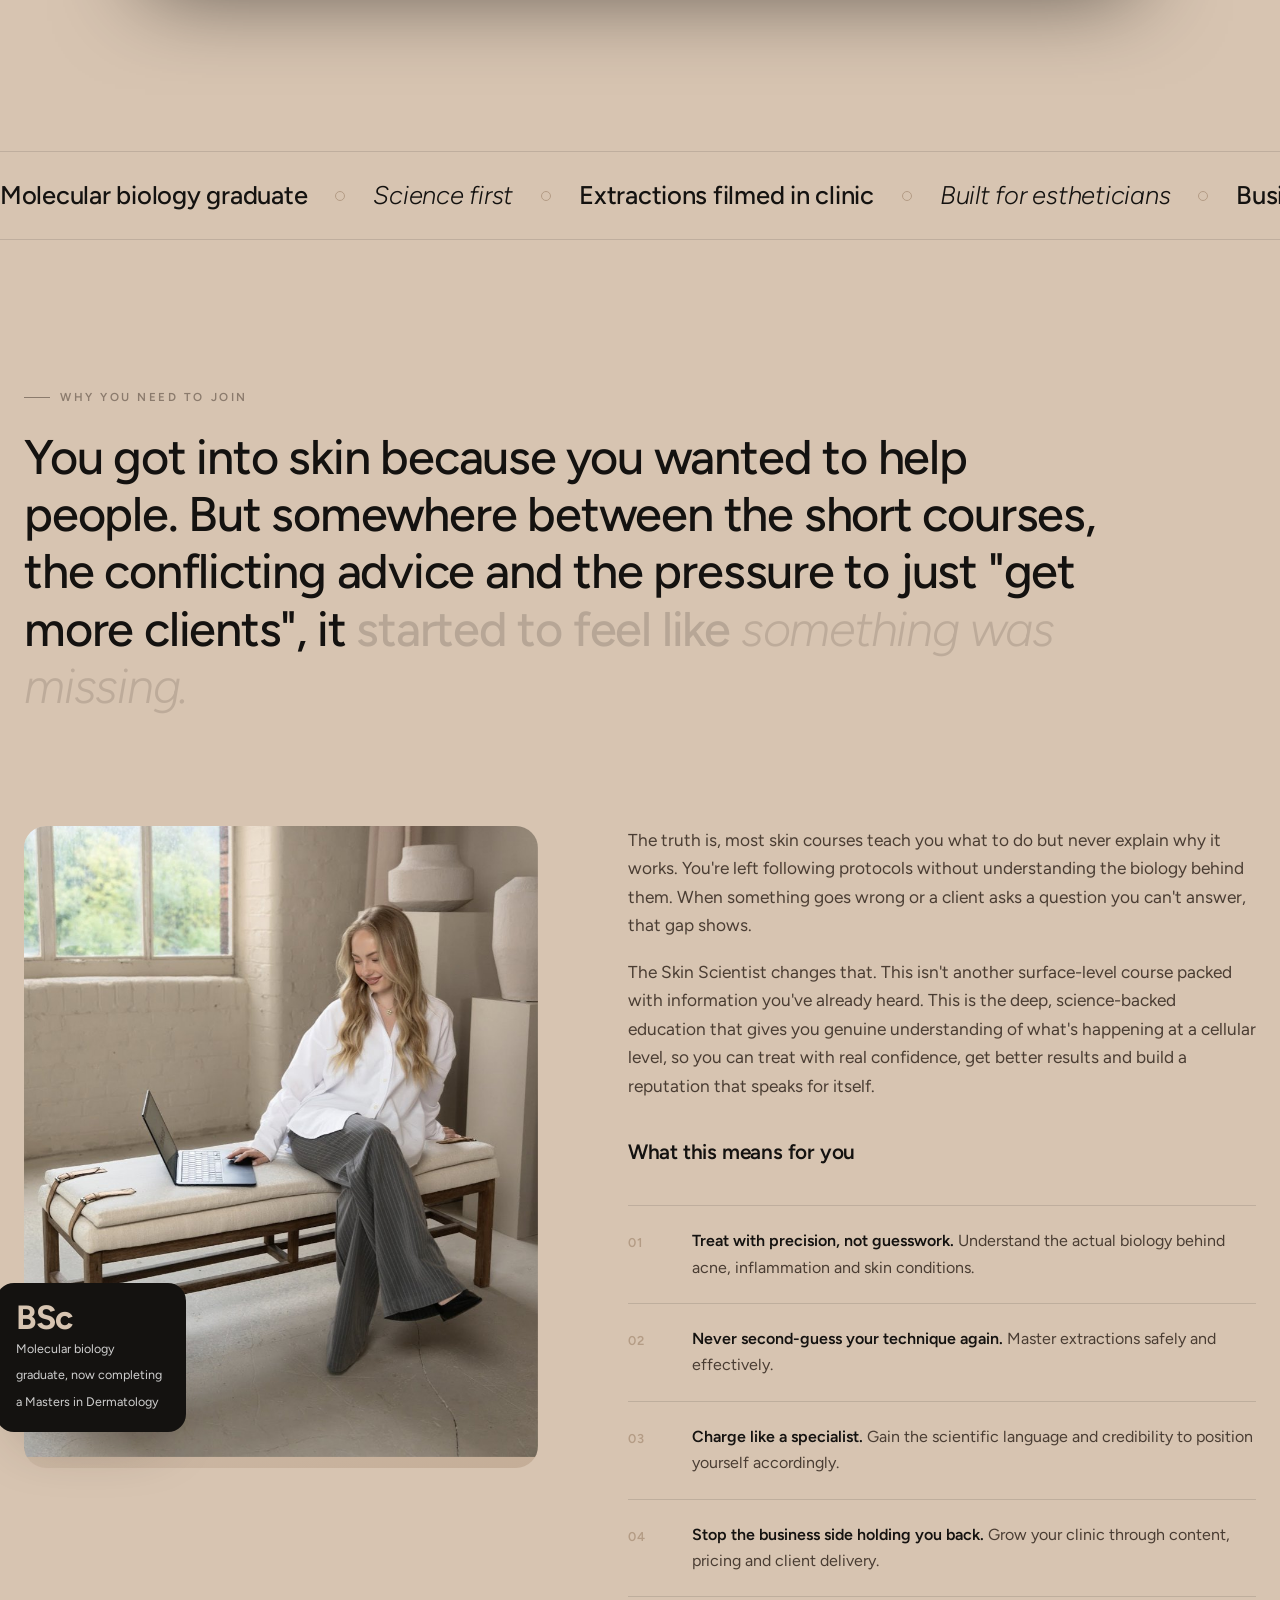
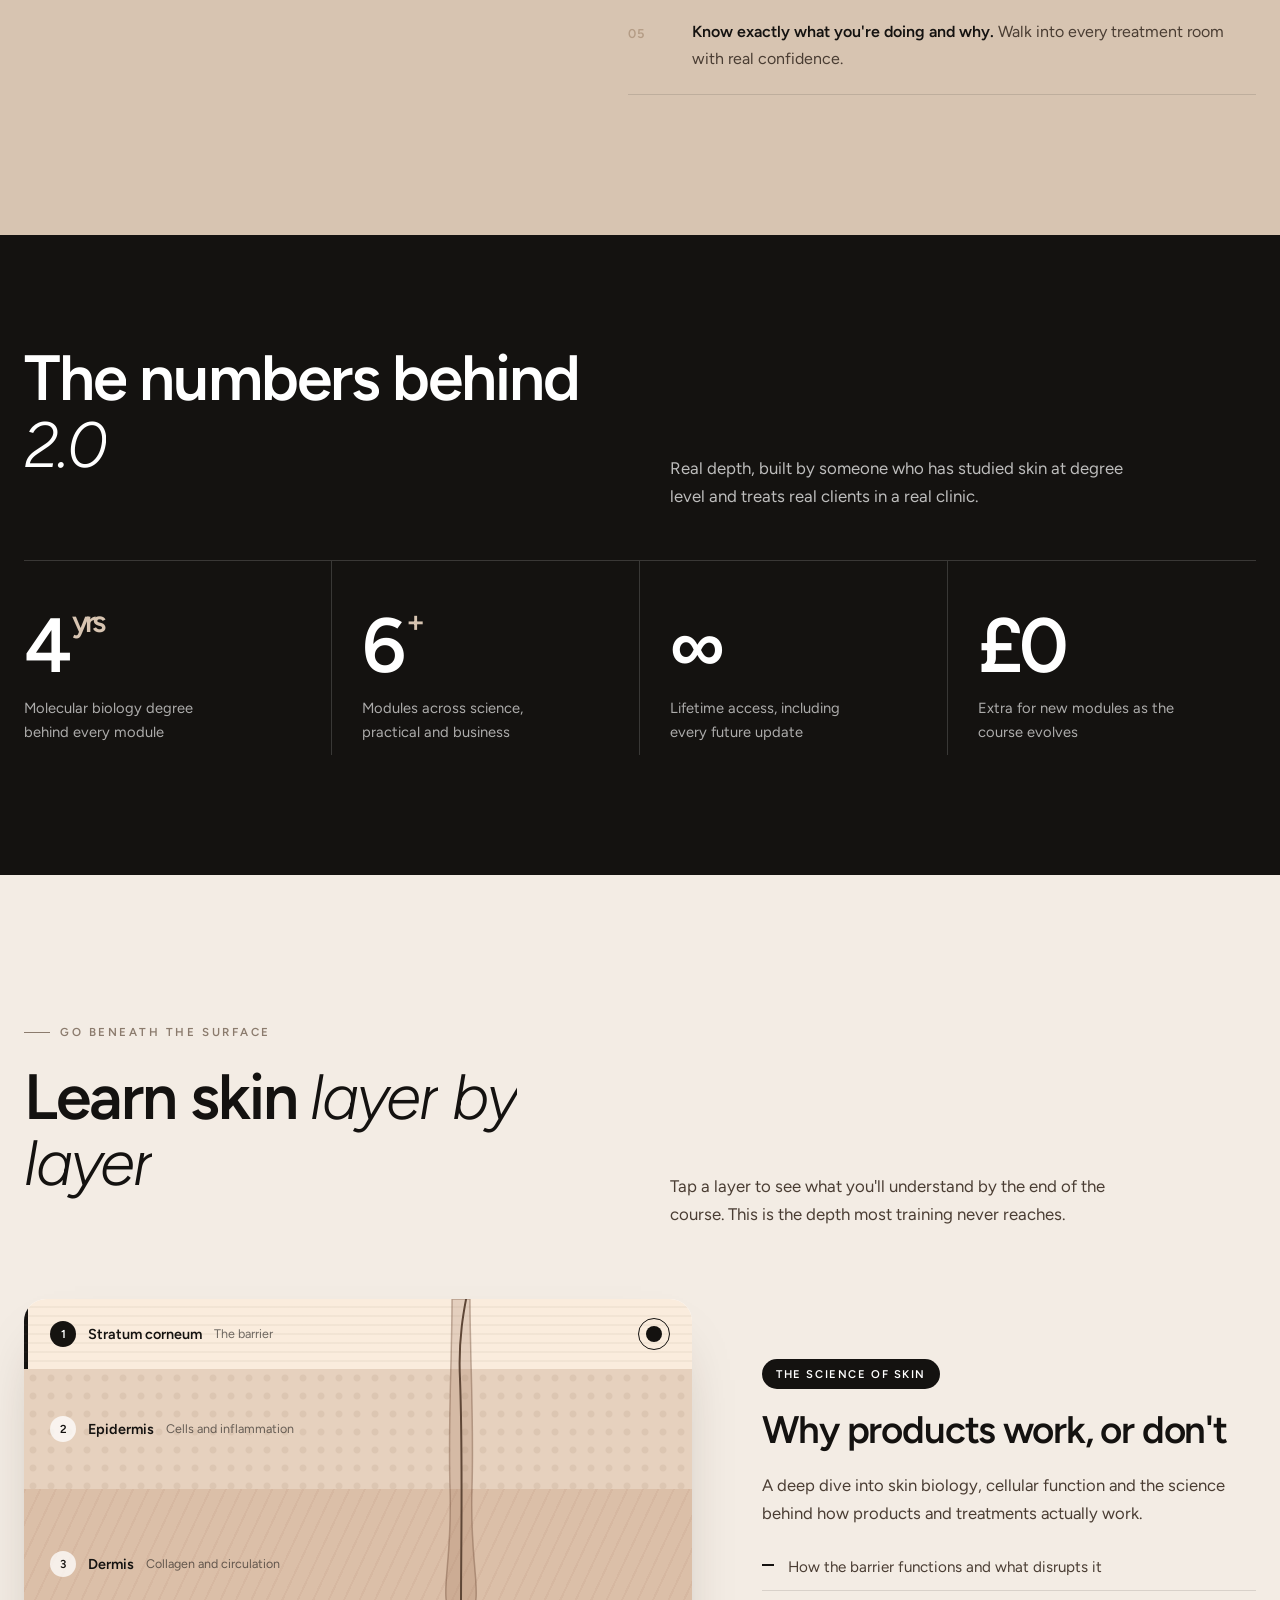
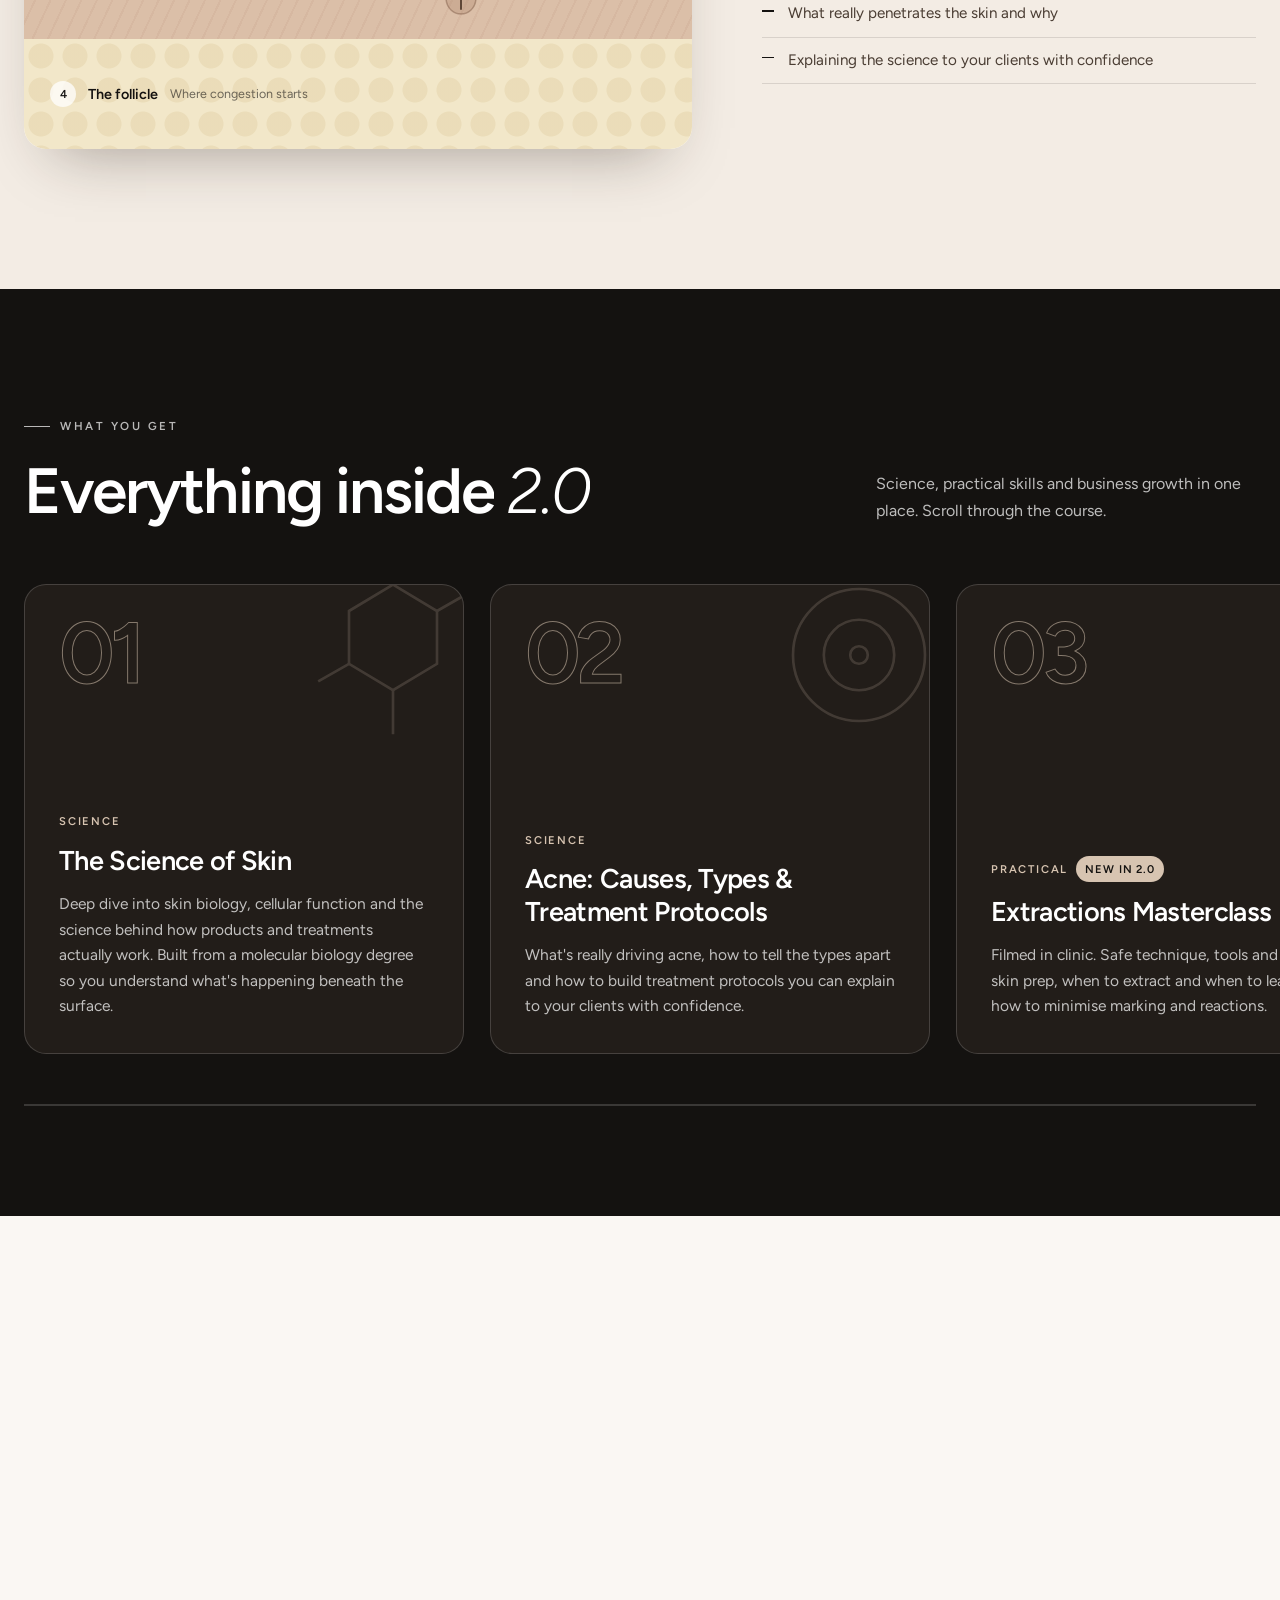
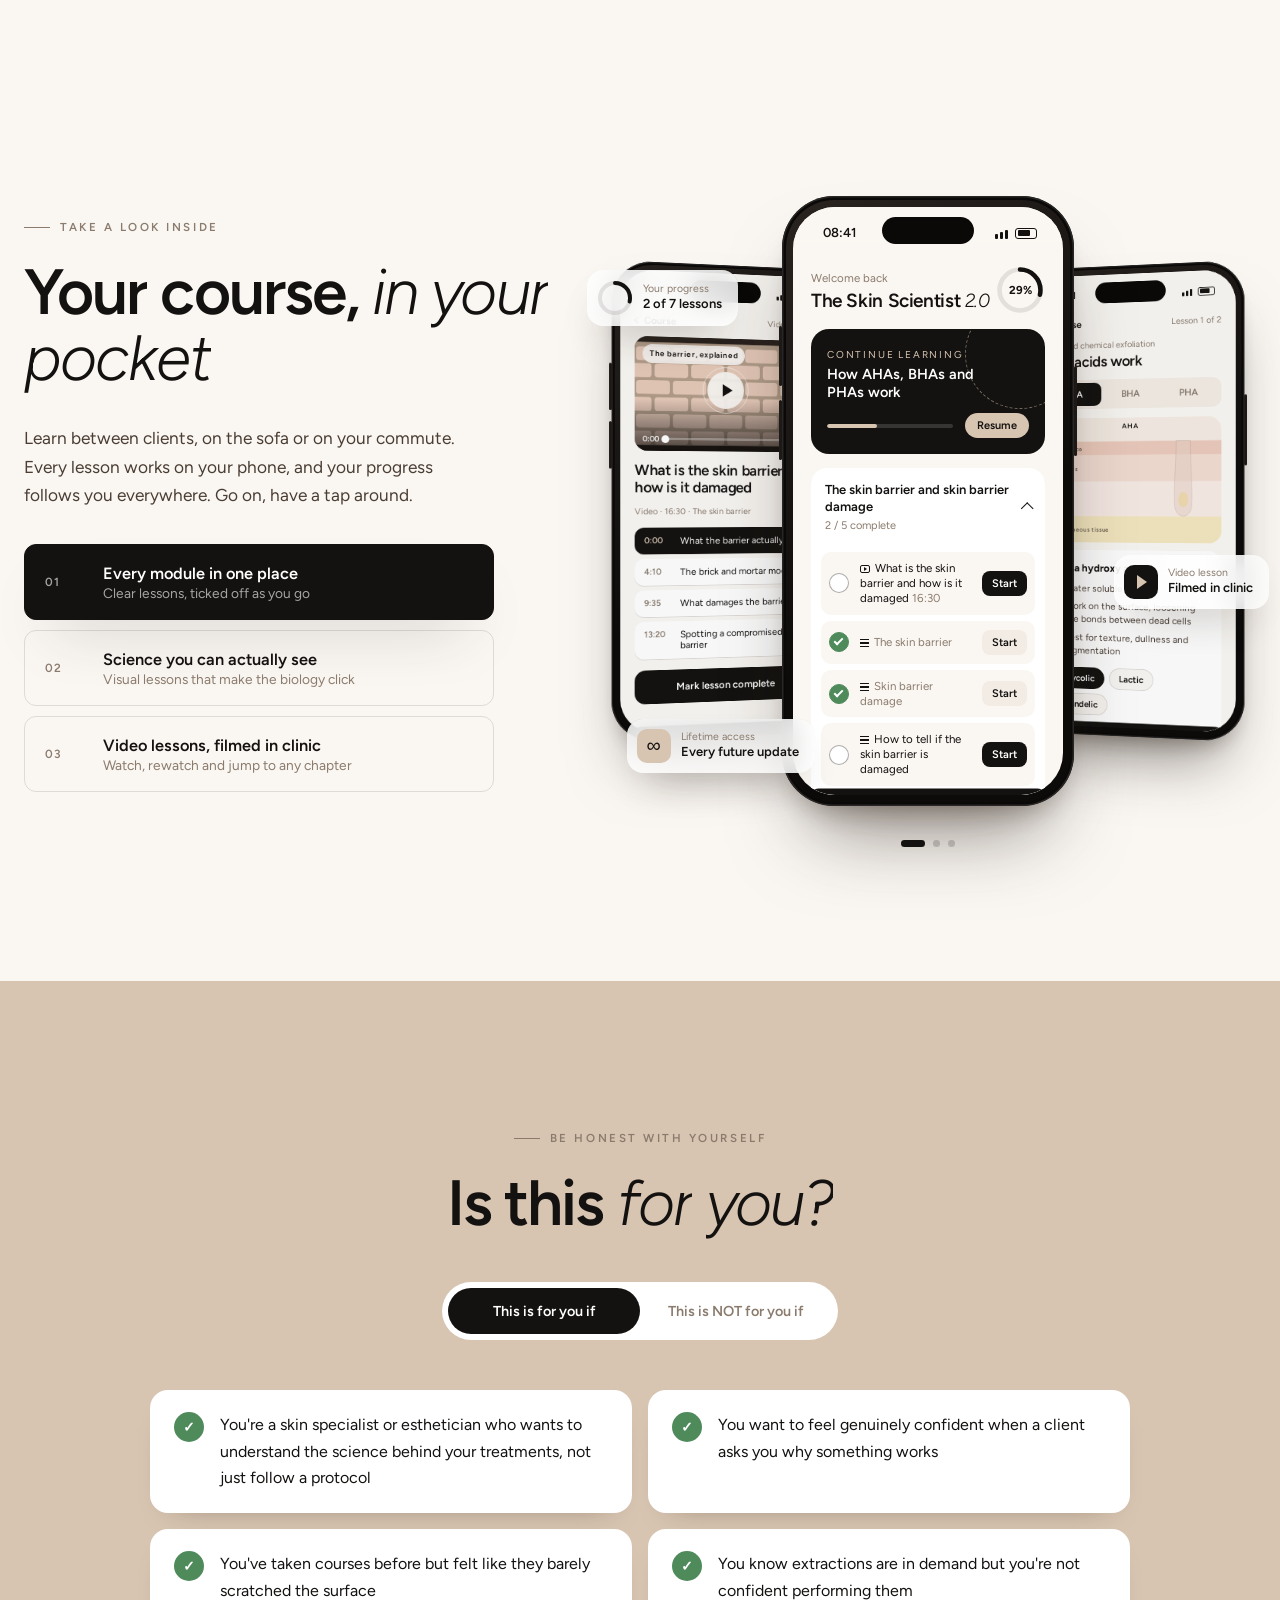
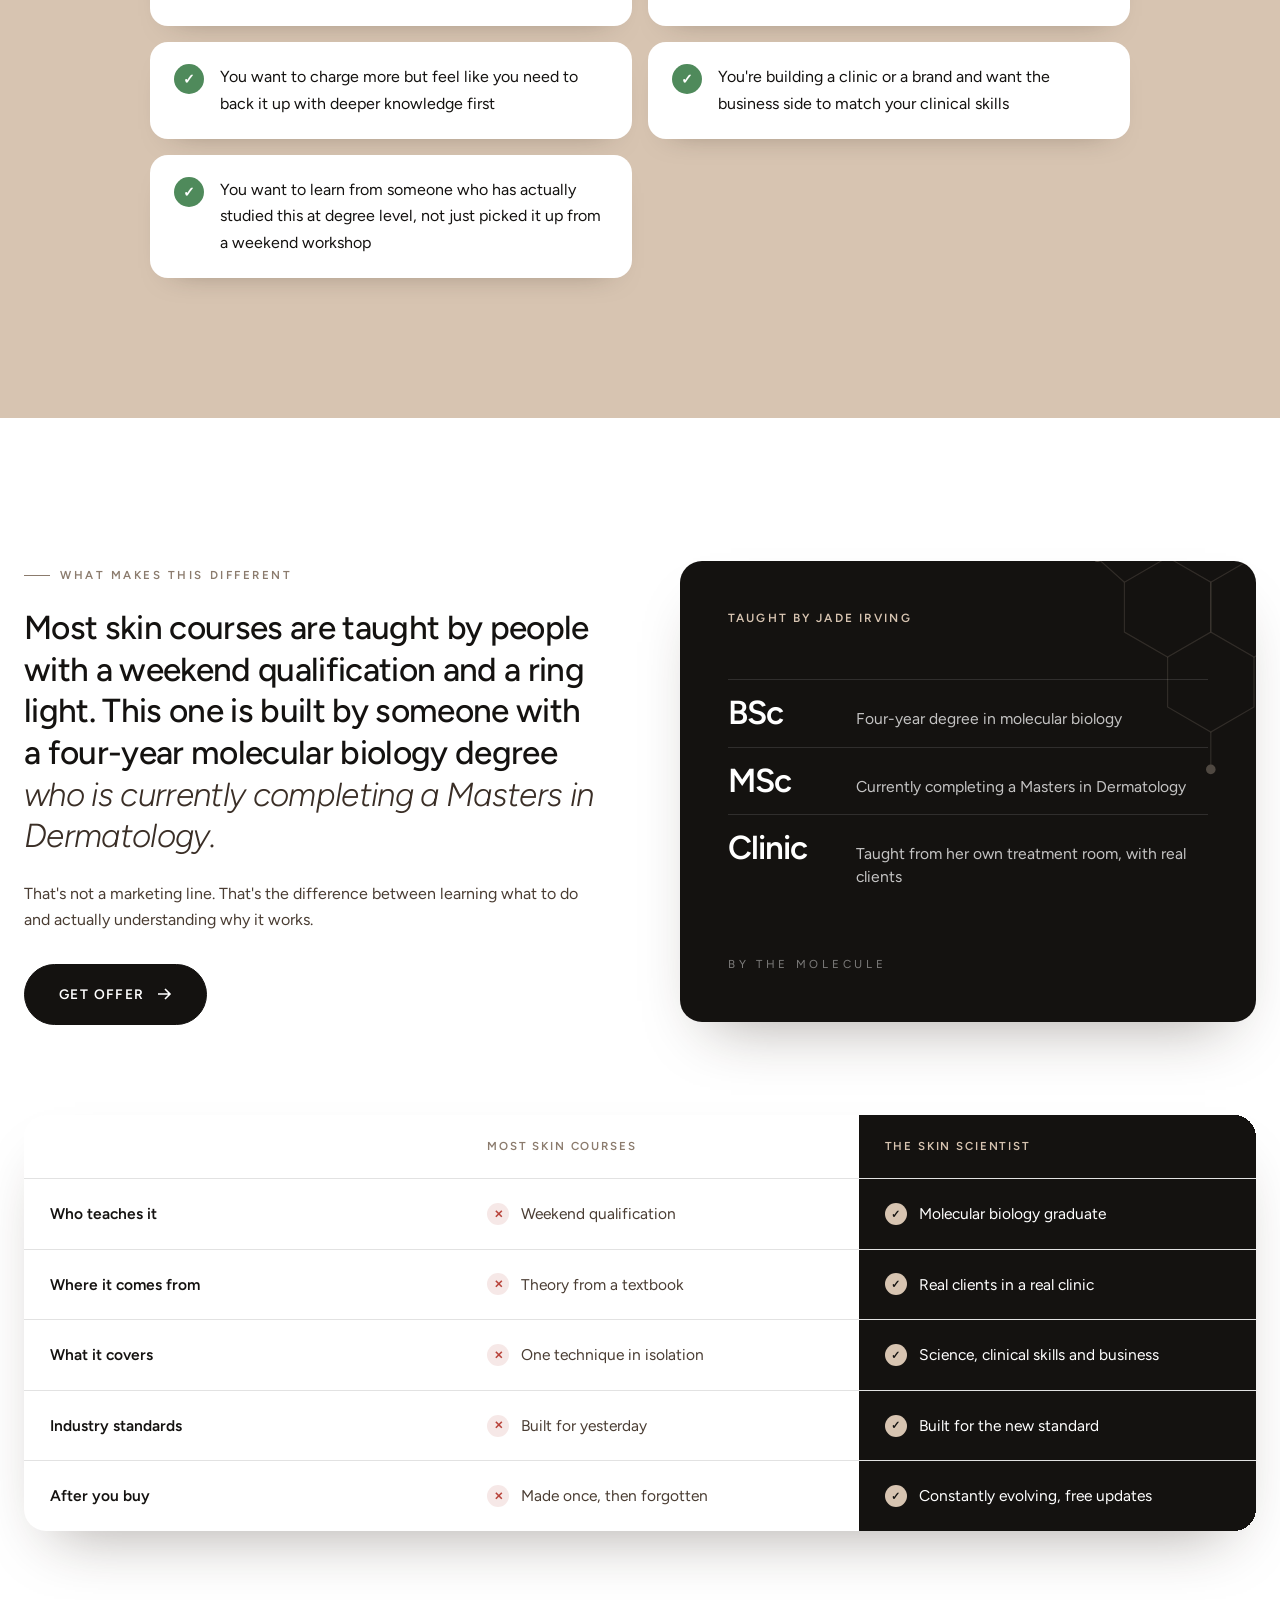
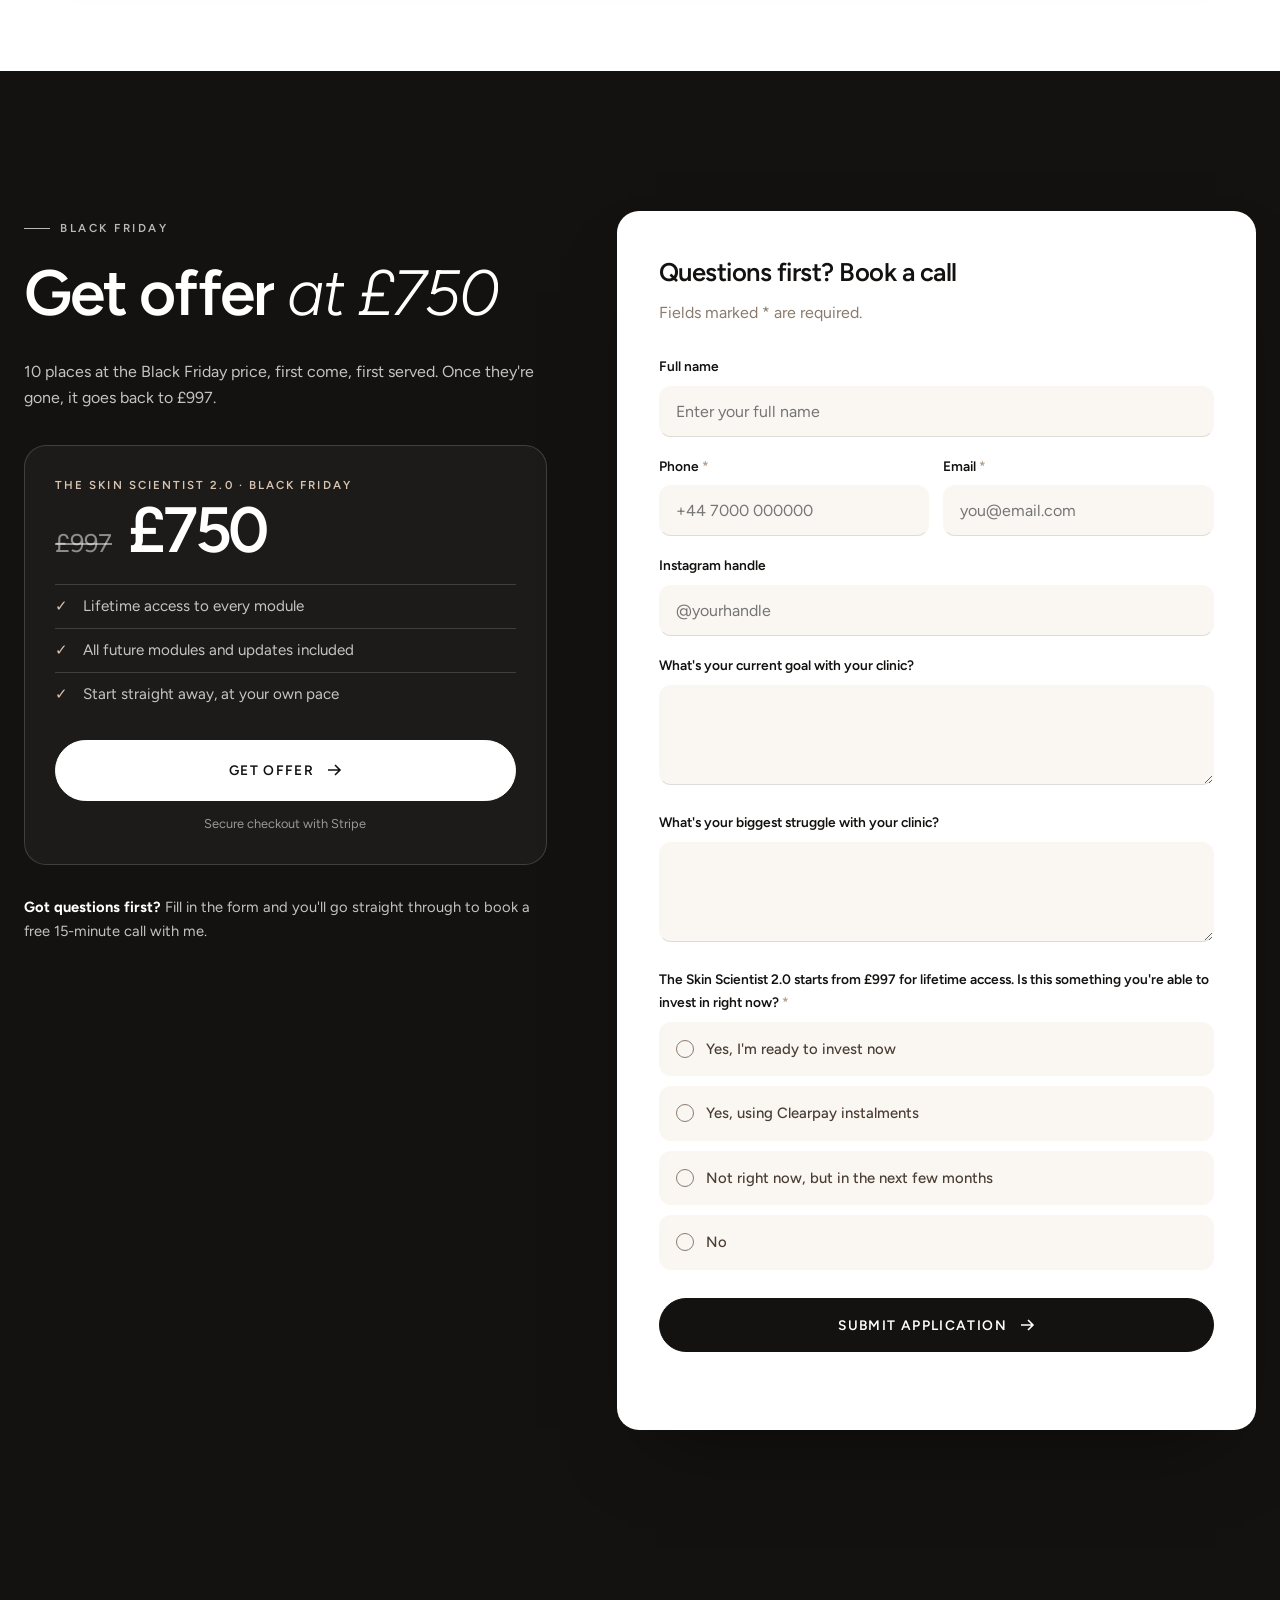
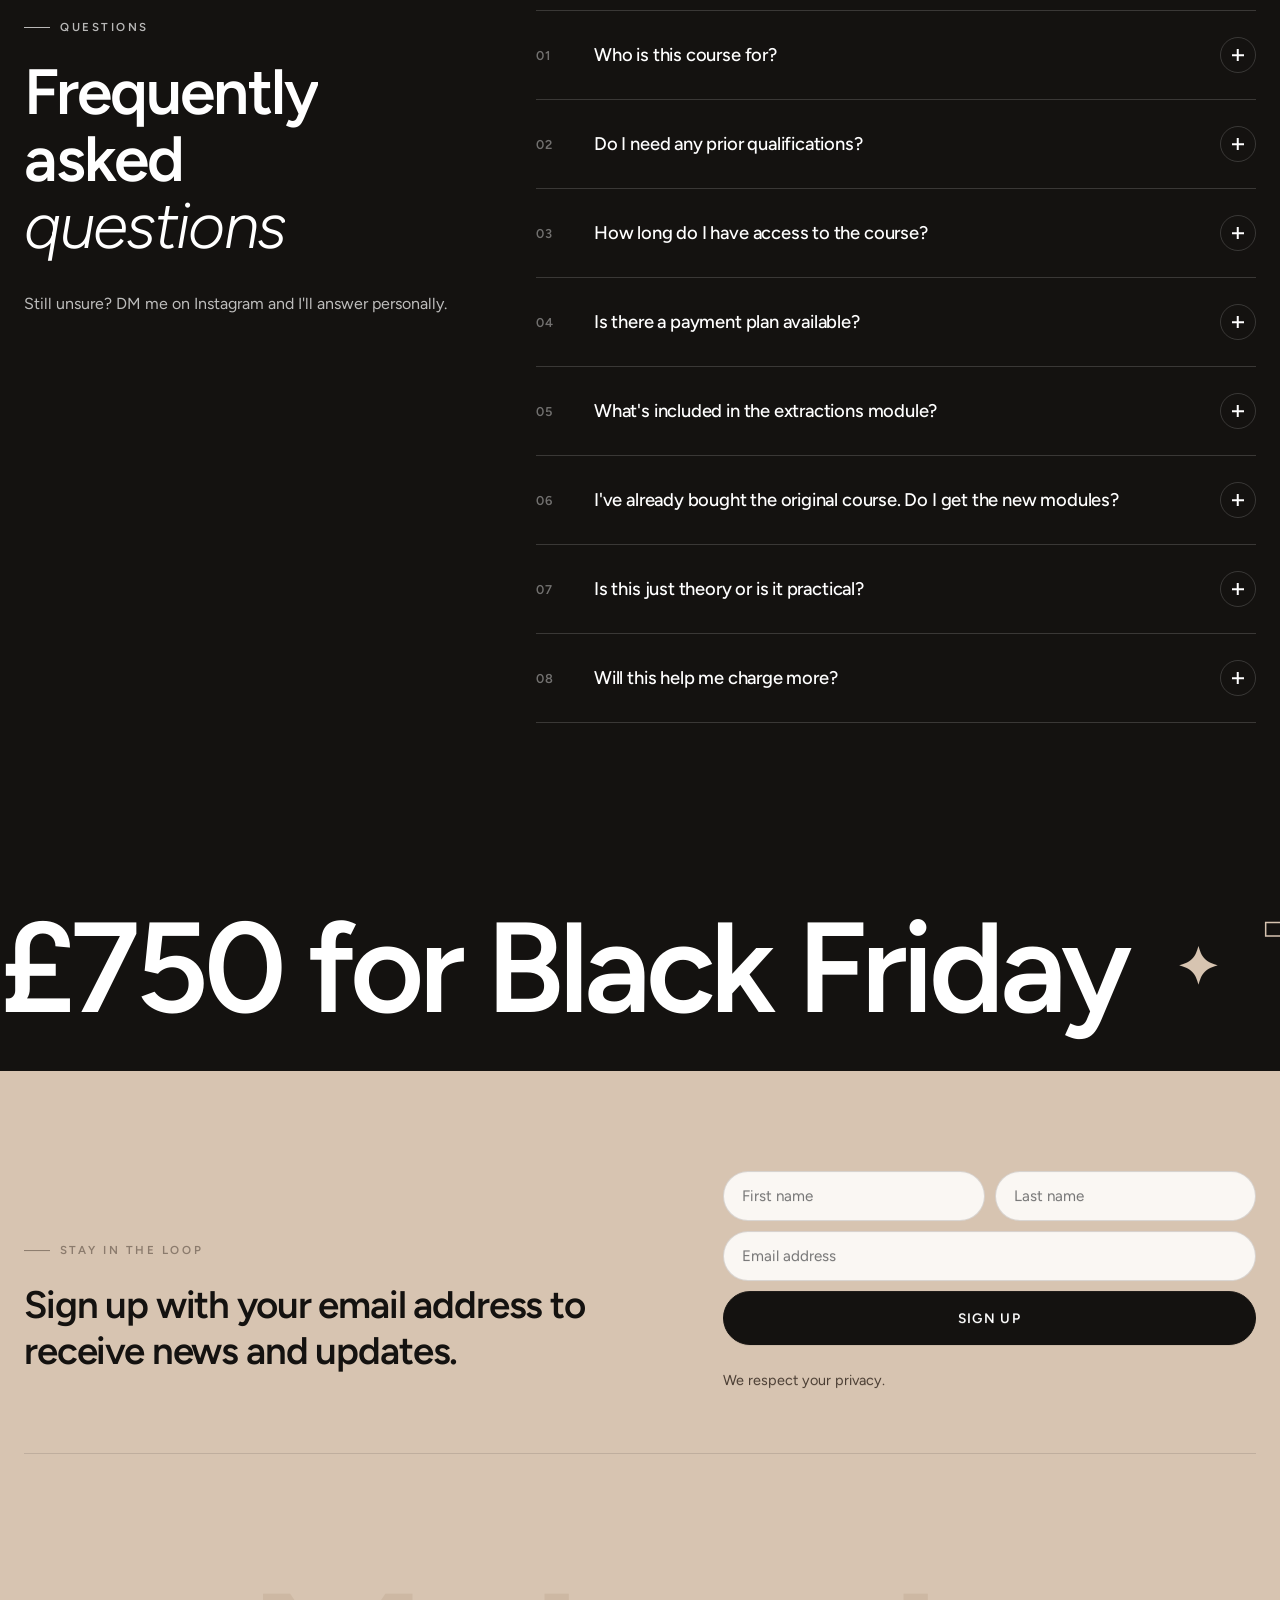
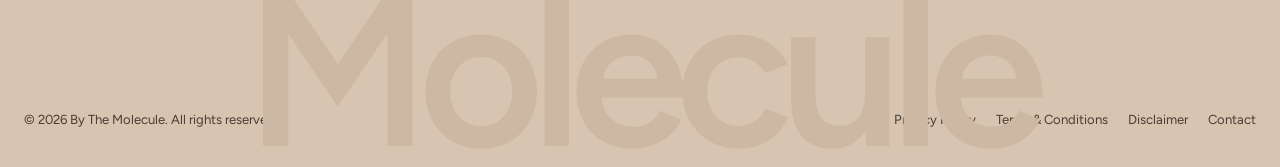
==== commit 6e60d949: "Course page: replace blank "What makes this different" image with a credentials panel The treatment-" ====
--- a/skin-scientist/index.html
+++ b/skin-scientist/index.html
@@ -553,8 +553,21 @@
               <svg class="arrow" viewBox="0 0 16 16" fill="none" stroke="currentColor" stroke-width="1.6"><path d="M2 8h12M9 3l5 5-5 5"/></svg>
             </a>
           </div>
-          <div class="media media--land" data-clip>
-            <img src="../assets/img/treatment-bed.jpg" alt="Treatment room with a By The Molecule towel" loading="lazy">
+          <div class="cred-panel" data-reveal>
+            <svg class="cred-molecule" viewBox="0 0 300 300" fill="none" stroke-width="1.2" aria-hidden="true">
+              <path d="M90 95l45-26 45 26v52l-45 26-45-26z"/>
+              <path d="M180 95l45-26 45 26v52l-45 26-45-26z"/>
+              <path d="M135 173v52l45 26 45-26v-52"/>
+              <line x1="270" y1="95" x2="296" y2="80"/><line x1="90" y1="95" x2="62" y2="70"/><line x1="180" y1="251" x2="180" y2="290"/>
+              <circle cx="296" cy="80" r="5"/><circle cx="62" cy="70" r="4"/><circle cx="180" cy="290" r="5"/><circle cx="135" cy="69" r="3"/>
+            </svg>
+            <span class="cred-eyebrow">Taught by Jade Irving</span>
+            <ul class="cred-list">
+              <li><b>BSc</b><span>Four-year degree in molecular biology</span></li>
+              <li><b>MSc</b><span>Currently completing a Masters in Dermatology</span></li>
+              <li><b>Clinic</b><span>Taught from her own treatment room, with real clients</span></li>
+            </ul>
+            <span class="cred-sign">By The Molecule</span>
           </div>
         </div>
 
--- a/assets/css/styles.css
+++ b/assets/css/styles.css
@@ -758,3 +758,18 @@
 .media-float { top: auto; right: auto; bottom: 36px; left: -28px; }
 @media (max-width: 1024px) { .media-float { left: 16px; right: auto; } }
 @media (max-width: 720px) { .media-float { top: auto; bottom: 16px; left: 16px; } }
+
+/* "What makes this different" credentials panel (replaces the missing photo) */
+.cred-panel { position: relative; overflow: hidden; aspect-ratio: 5 / 4; border-radius: var(--r); background: var(--ink); color: rgba(255,255,255,.75); padding: clamp(28px, 4vw, 48px); display: flex; flex-direction: column; justify-content: space-between; box-shadow: var(--shadow); }
+.cred-molecule { position: absolute; right: -70px; top: -70px; width: 50%; opacity: .3; animation: credSpin 60s linear infinite; }
+.cred-molecule path, .cred-molecule line { stroke: rgba(215,196,177,.5); }
+.cred-molecule circle { fill: var(--sand); }
+@keyframes credSpin { to { transform: rotate(360deg); } }
+.cred-eyebrow { position: relative; font-size: .74rem; font-weight: 600; letter-spacing: .18em; text-transform: uppercase; color: var(--sand); }
+.cred-list { position: relative; list-style: none; margin: 0; padding: 0; }
+.cred-list li { display: grid; grid-template-columns: 110px 1fr; gap: 18px; align-items: baseline; padding: 16px 0; border-top: 1px solid rgba(255,255,255,.12); }
+.cred-list b { font-size: clamp(1.6rem, 2.6vw, 2.2rem); font-weight: 600; letter-spacing: -.03em; color: var(--white); line-height: 1; }
+.cred-list span { font-size: .98rem; line-height: 1.45; }
+.cred-sign { position: relative; font-size: .72rem; letter-spacing: .32em; text-transform: uppercase; color: rgba(255,255,255,.45); }
+@media (max-width: 720px) { .cred-panel { aspect-ratio: auto; gap: 26px; } .cred-list li { grid-template-columns: 84px 1fr; gap: 12px; } }
+@media (prefers-reduced-motion: reduce) { .cred-molecule { animation: none; } }
